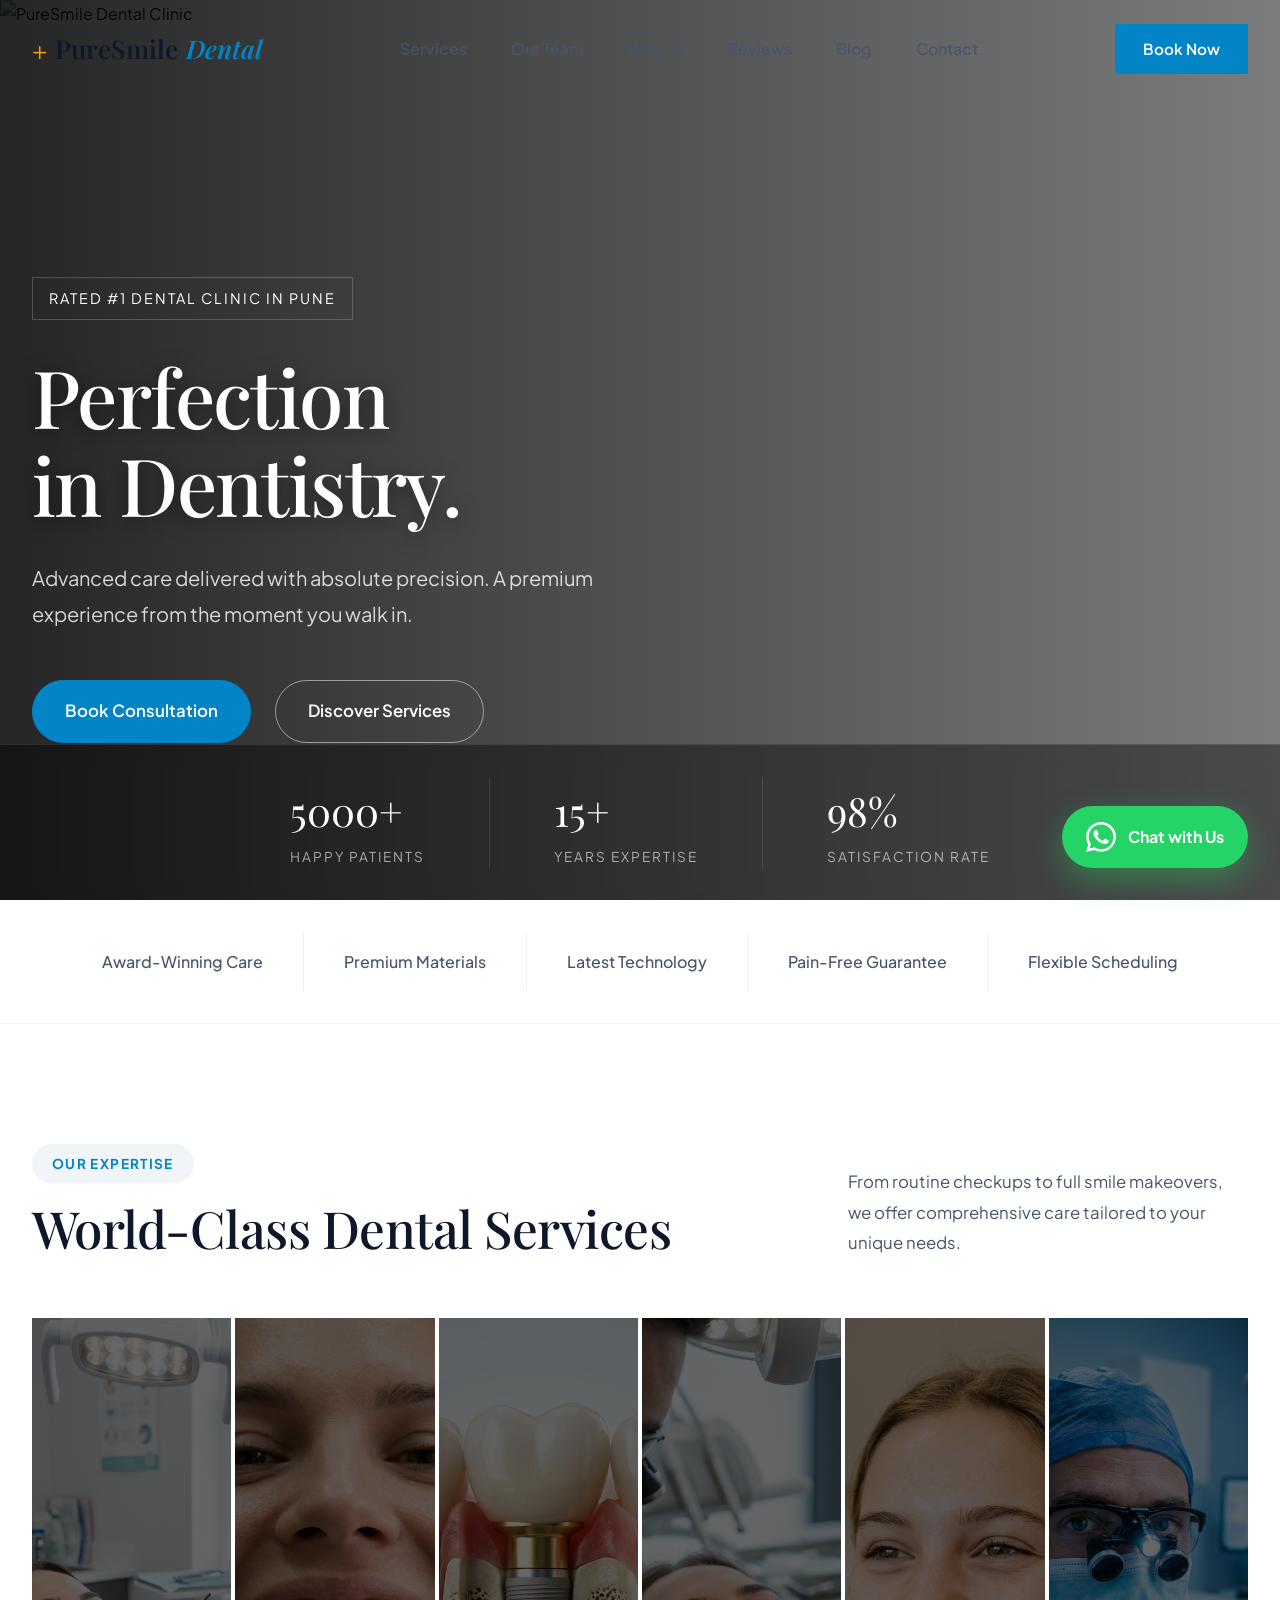
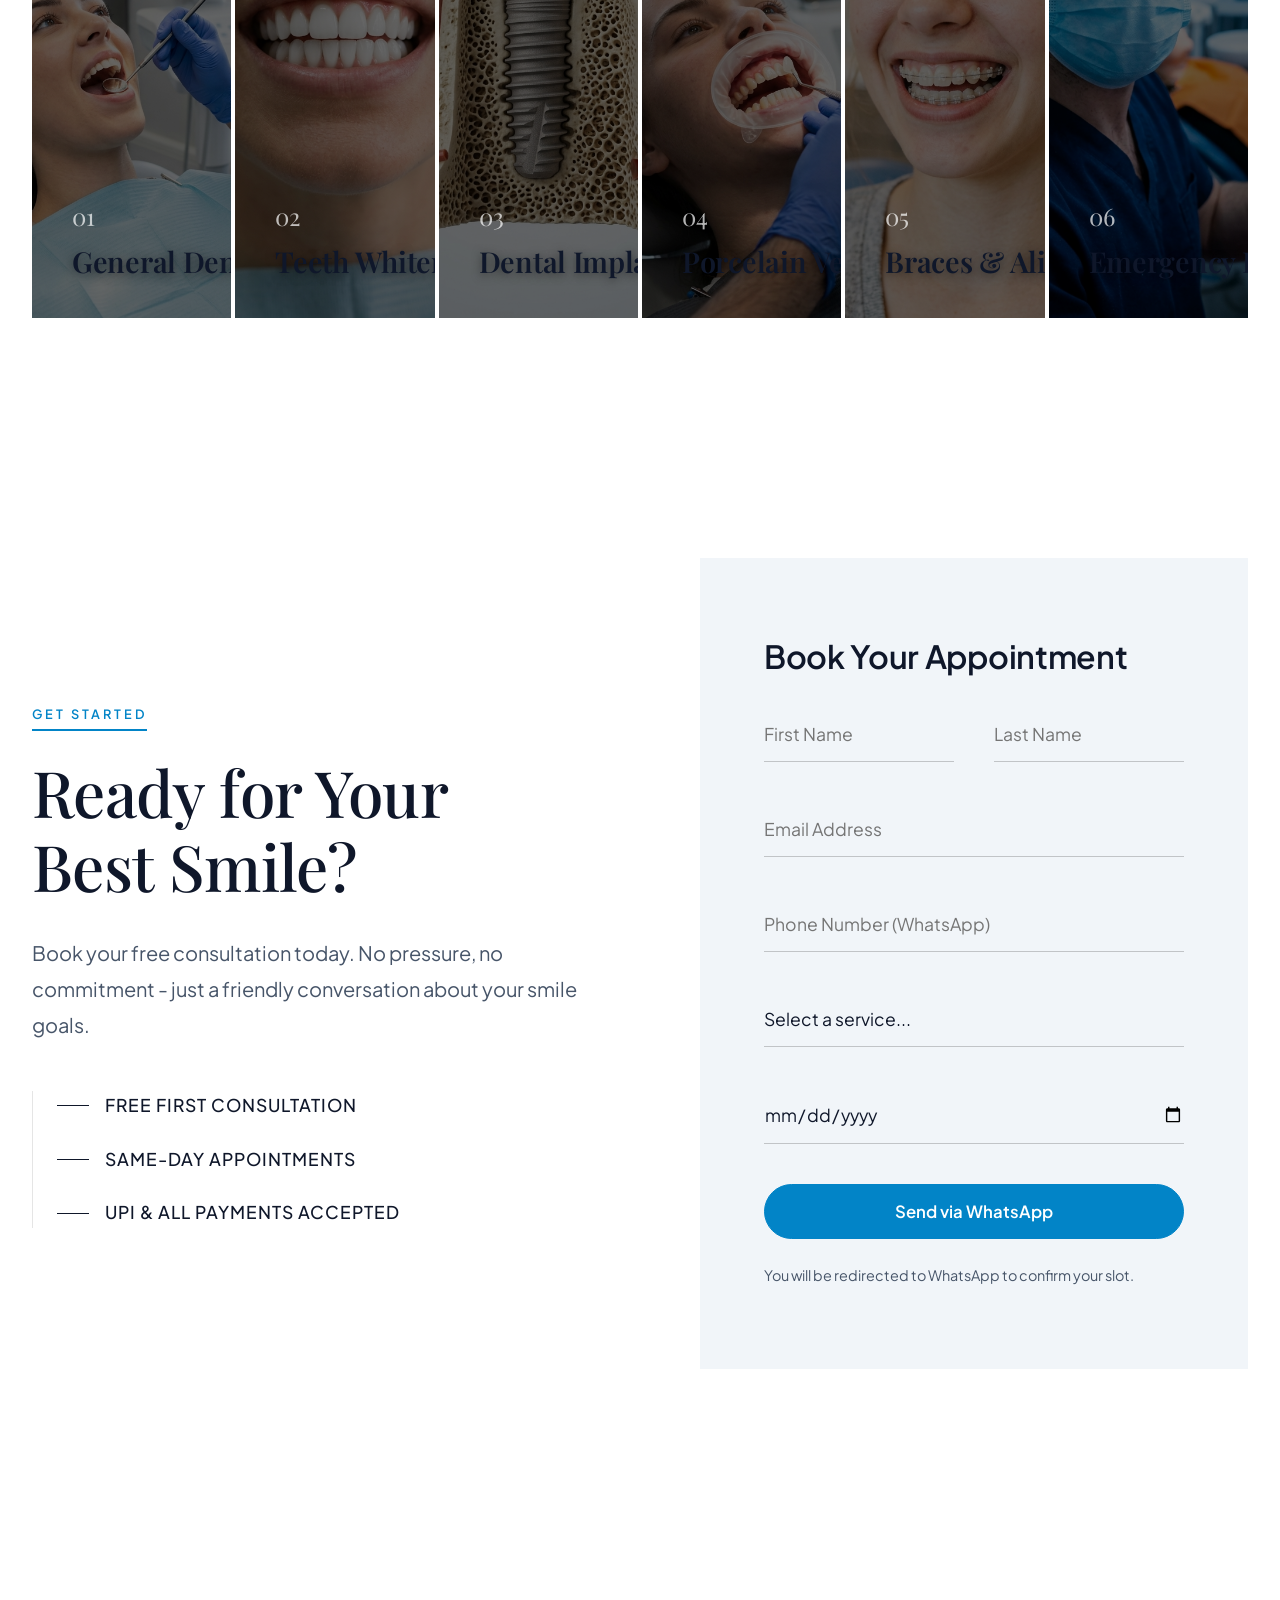
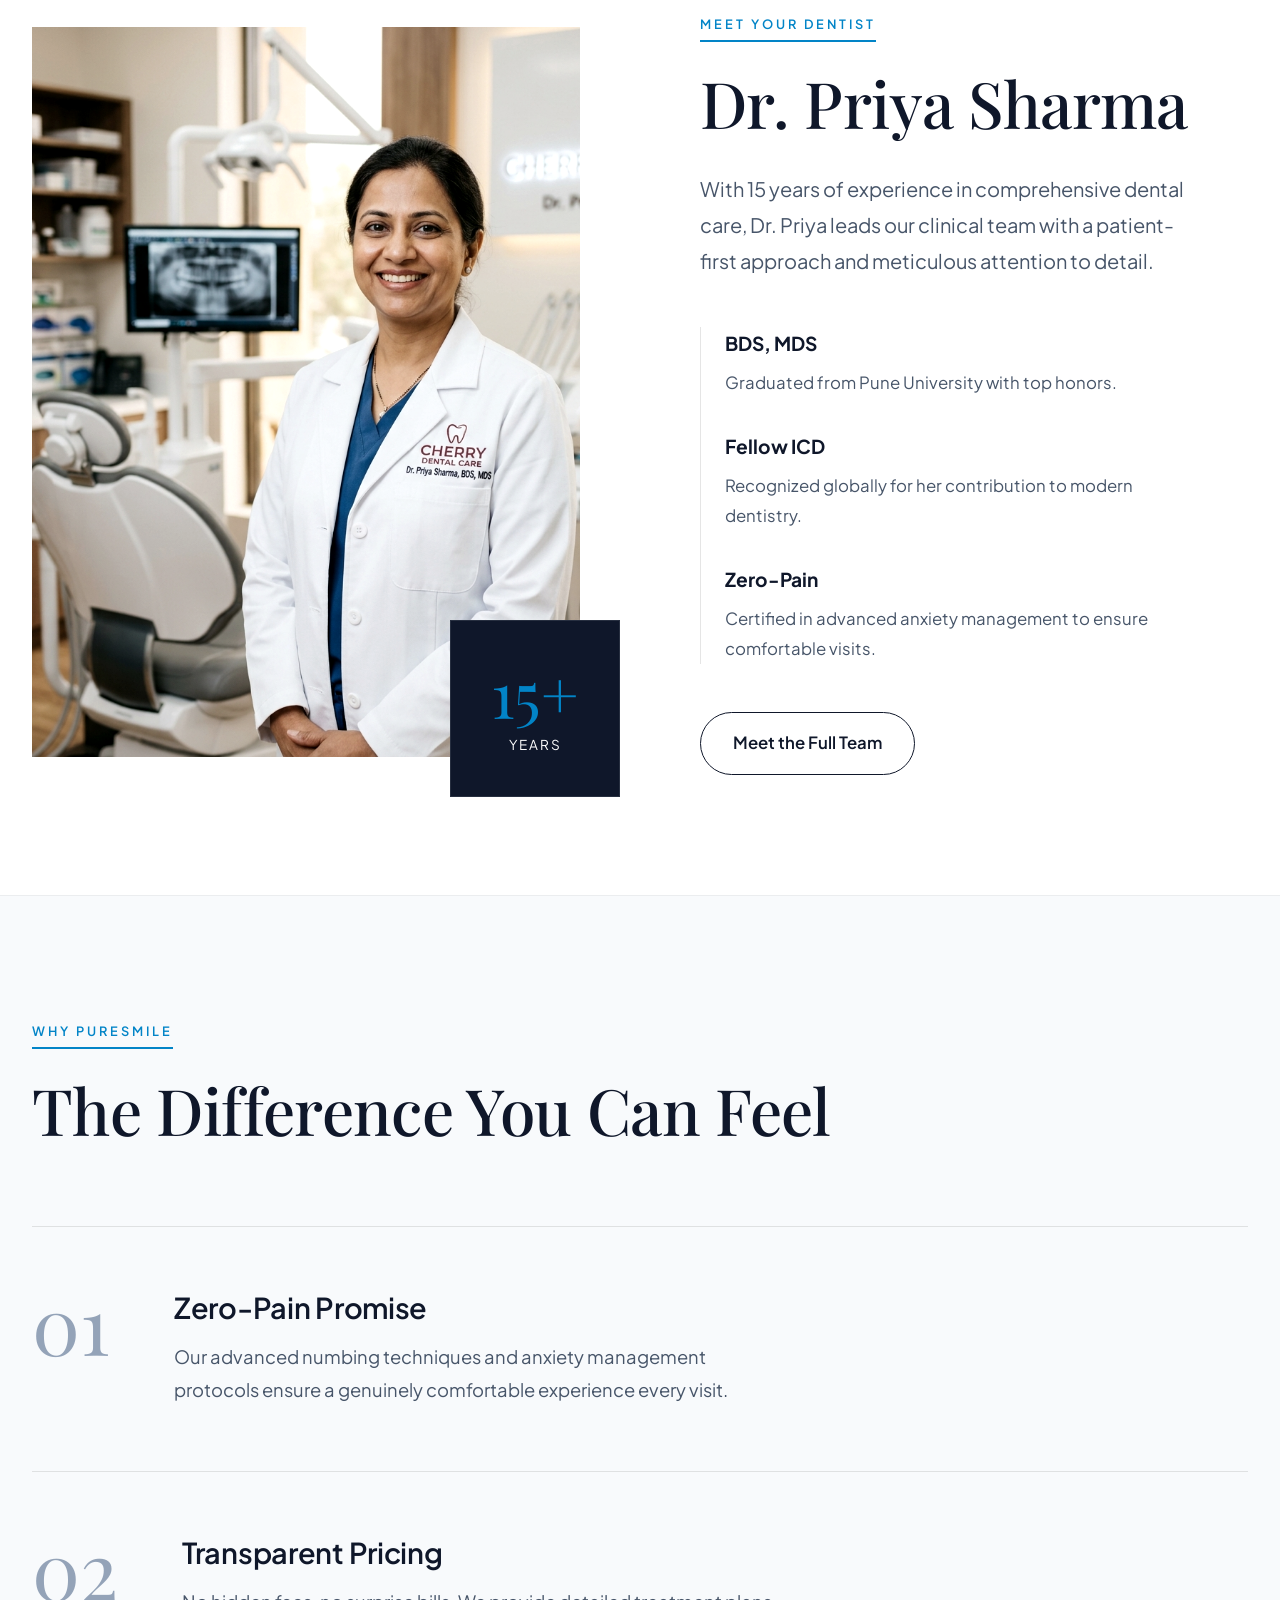
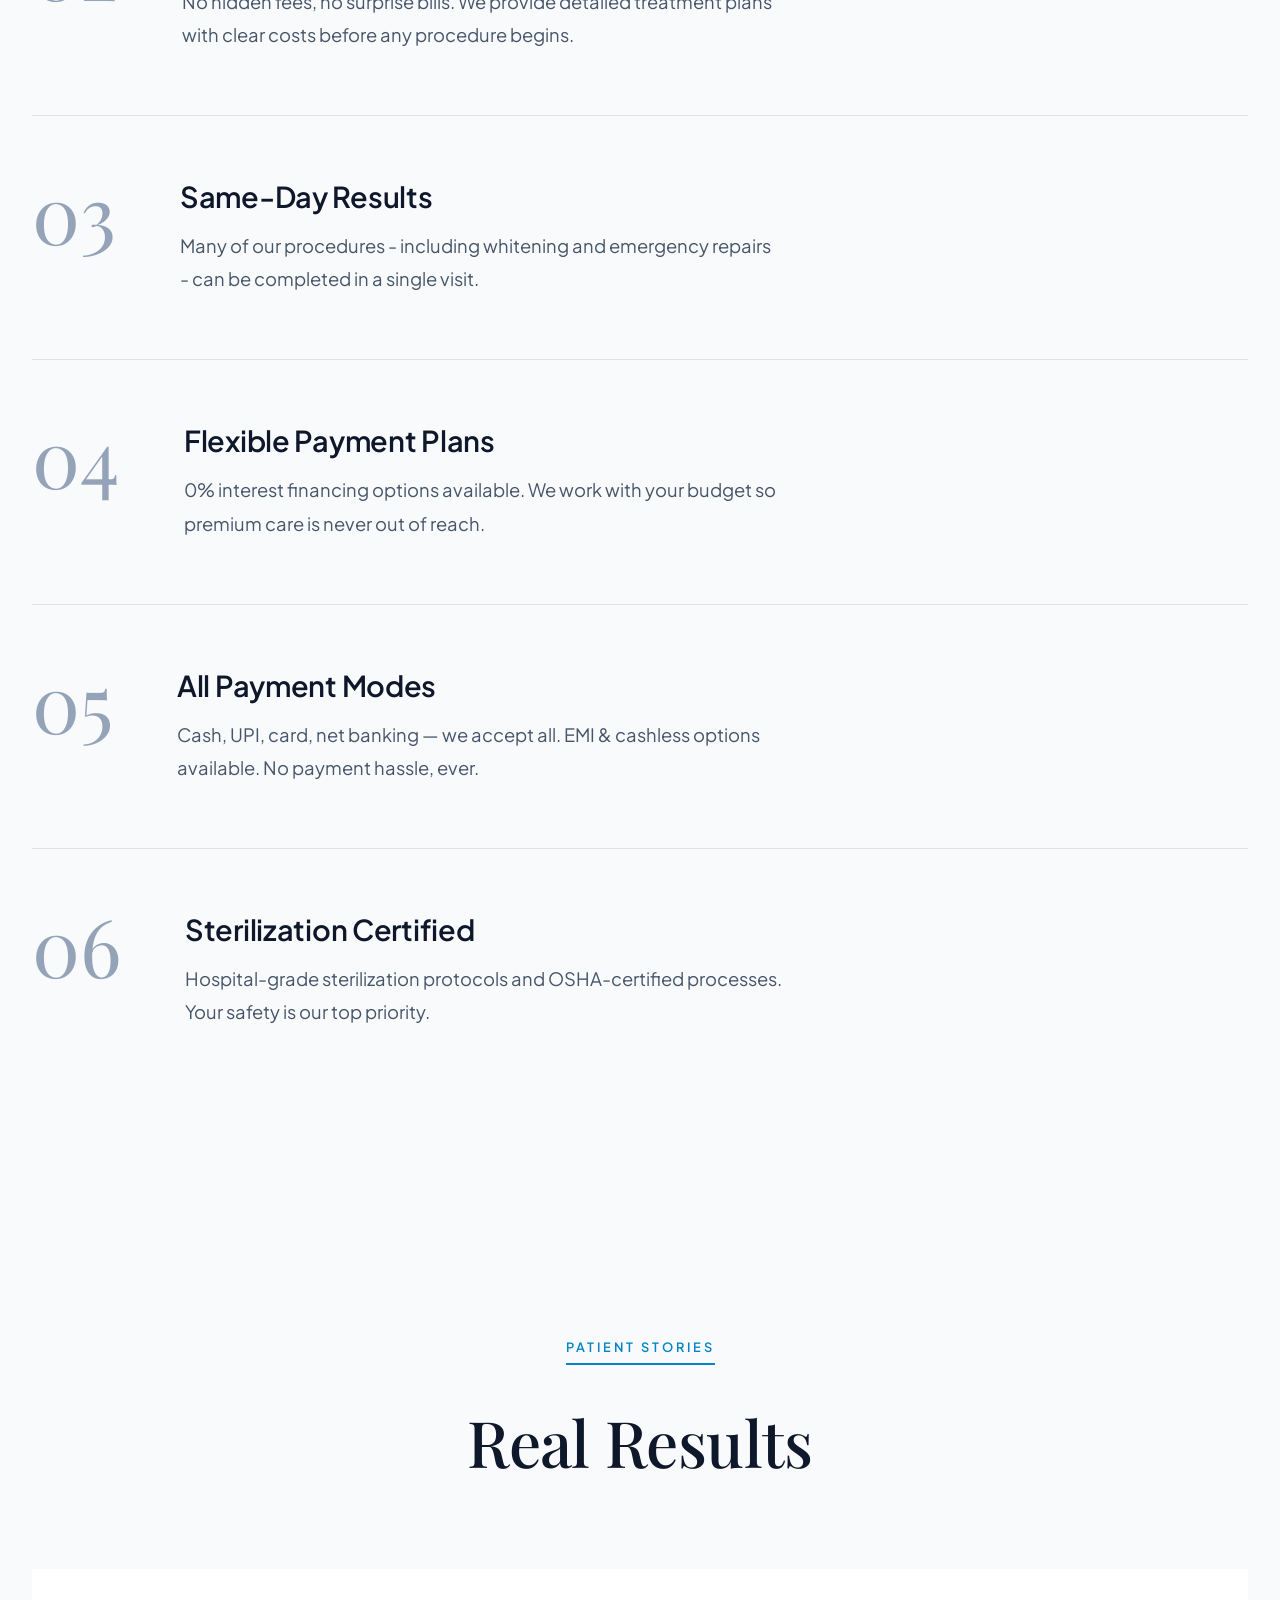
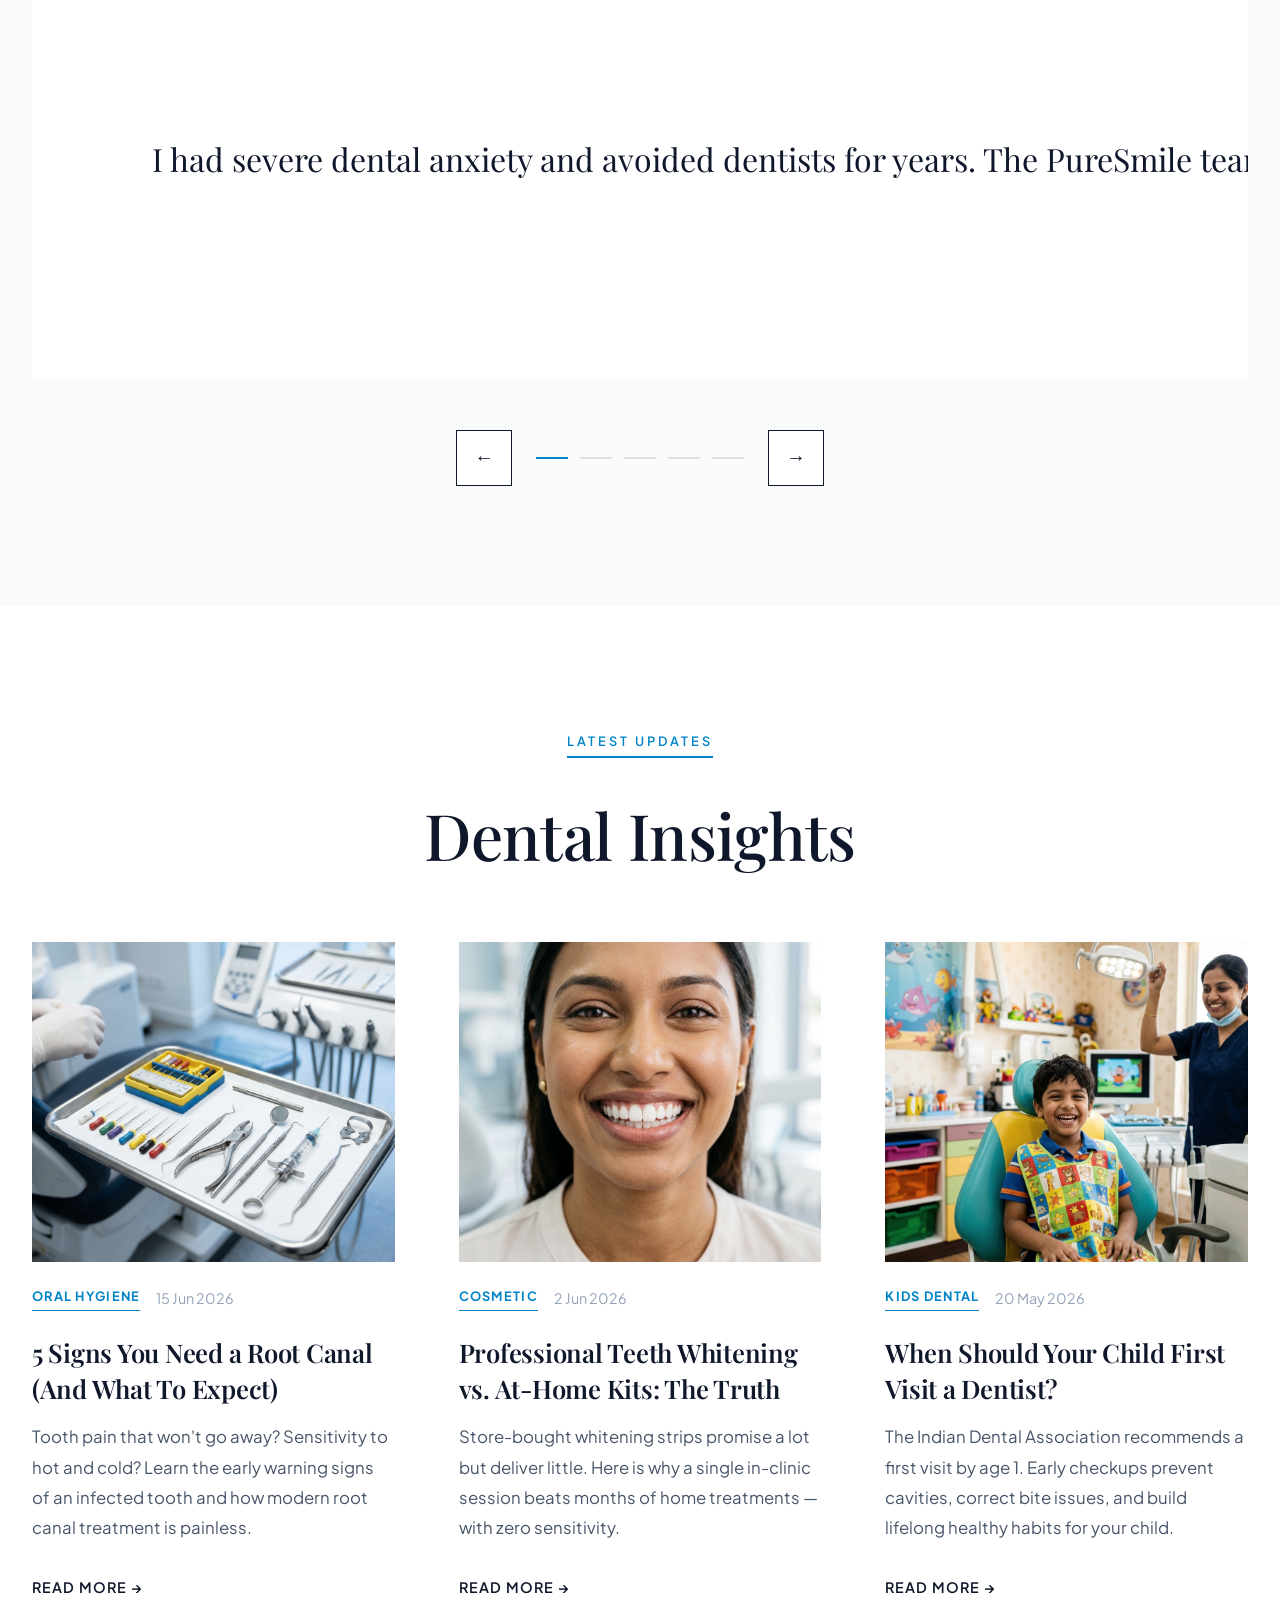
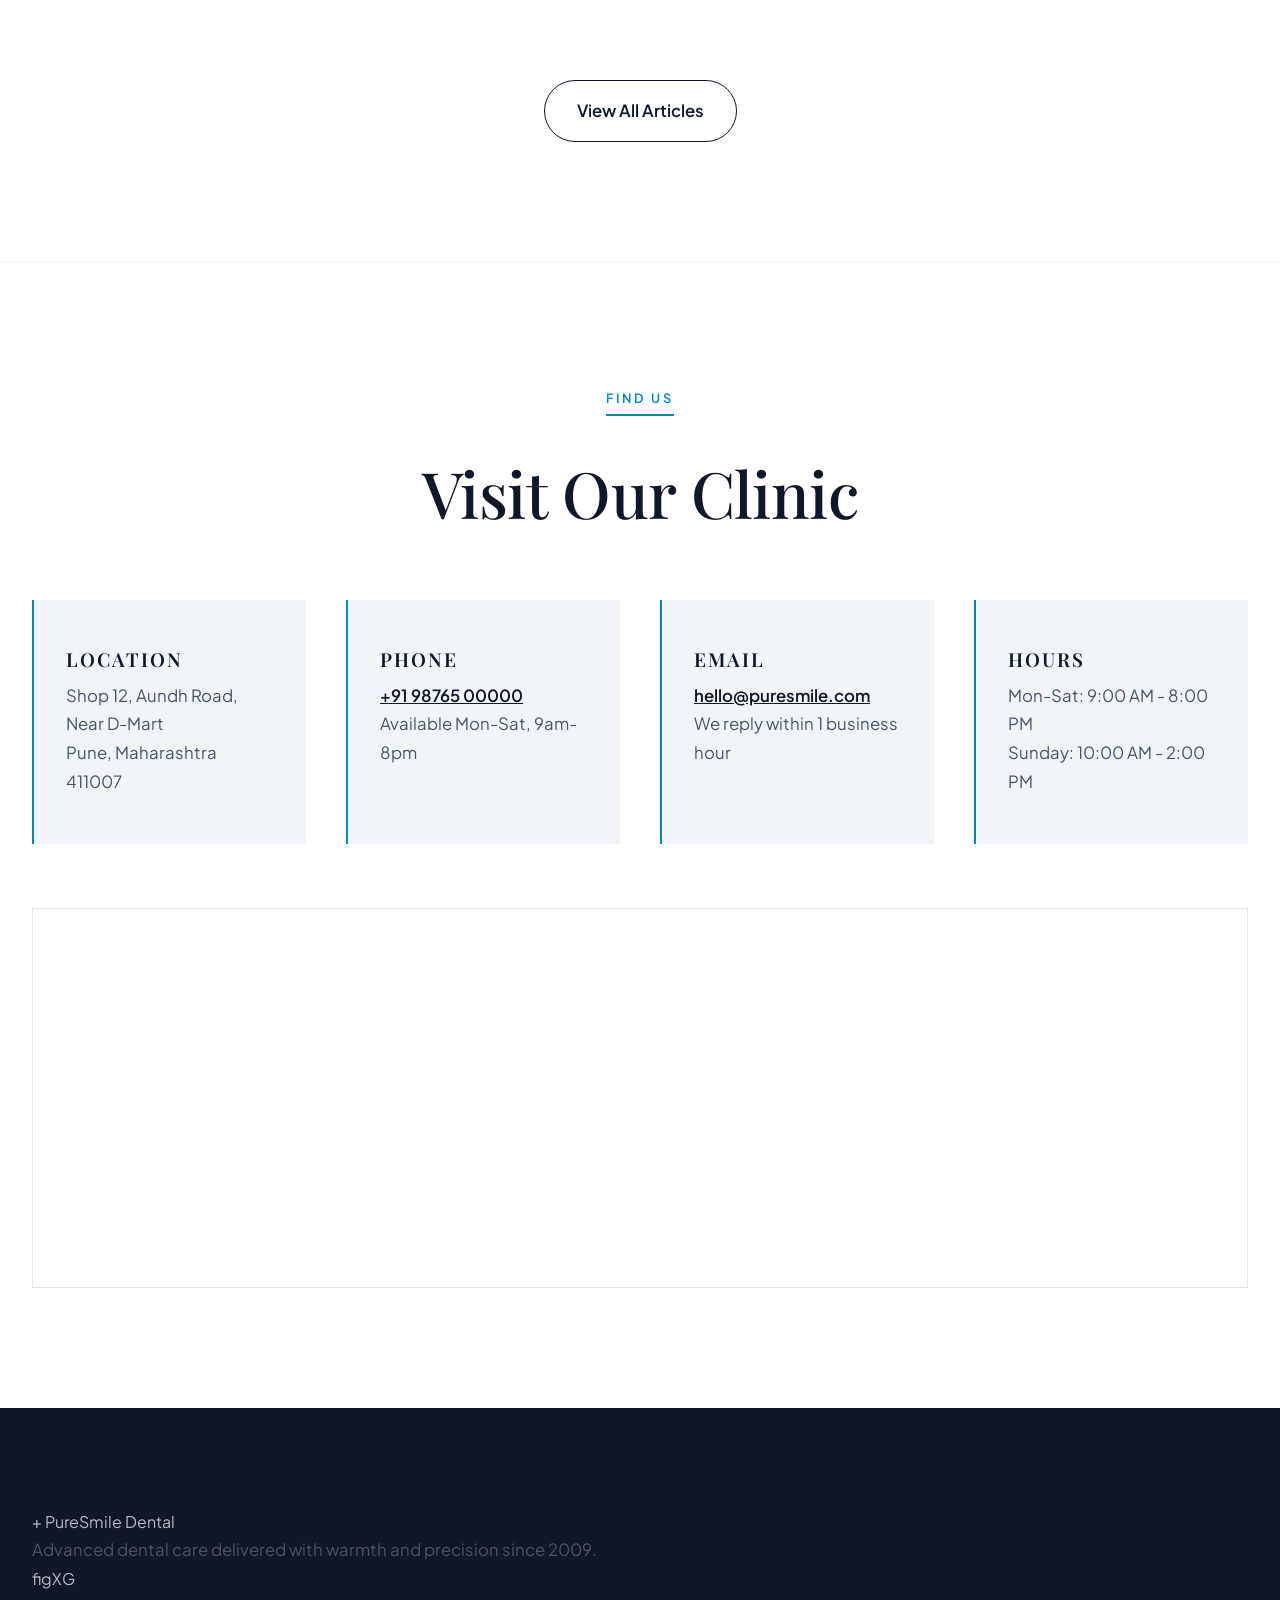
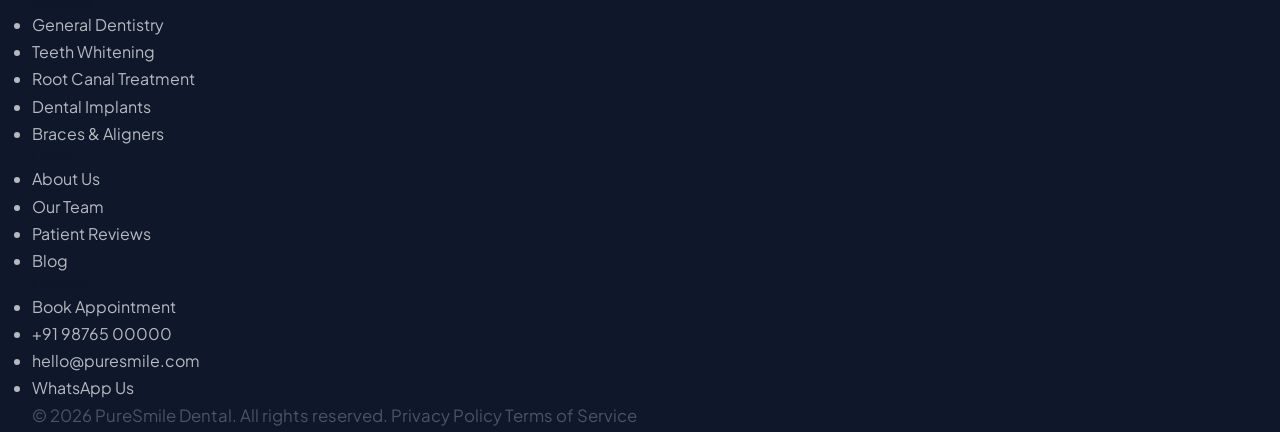
==== index.html @ 9d8875af "Fix missing HTML for why us, booking, and testimonials" ====
<!DOCTYPE html>
<html lang="en">
<head>
  <meta charset="UTF-8" />
  <meta name="viewport" content="width=device-width, initial-scale=1.0" />
  <title>PureSmile Dental | Advanced Dental Care in Pune</title>
  <meta name="description" content="PureSmile Dental offers advanced, compassionate dental care in Pune with cutting-edge technology. Book your appointment today for a healthier, brighter smile." />
  <link rel="canonical" href="https://pure-smile-dental.com/" />
  
  <!-- Open Graph / Facebook -->
  <meta property="og:type" content="website" />
  <meta property="og:url" content="https://pure-smile-dental.com/" />
  <meta property="og:title" content="PureSmile Dental | Advanced Dental Care in Pune" />
  <meta property="og:description" content="PureSmile Dental offers advanced, compassionate dental care in Pune with cutting-edge technology. Book your appointment today for a healthier, brighter smile." />
  <meta property="og:image" content="https://pure-smile-dental.com/images/dental_hero_bg_1782434562988.png" />

  <!-- Twitter -->
  <meta property="twitter:card" content="summary_large_image" />
  <meta property="twitter:url" content="https://pure-smile-dental.com/" />
  <meta property="twitter:title" content="PureSmile Dental | Advanced Dental Care in Pune" />
  <meta property="twitter:description" content="PureSmile Dental offers advanced, compassionate dental care in Pune with cutting-edge technology." />
  <meta property="twitter:image" content="https://pure-smile-dental.com/images/dental_hero_bg_1782434562988.png" />

  <!-- Preconnect and Fonts -->
  <link rel="preconnect" href="https://fonts.googleapis.com" />
  <link rel="preconnect" href="https://fonts.gstatic.com" crossorigin />
  <link href="https://fonts.googleapis.com/css2?family=Plus+Jakarta+Sans:wght@300;400;500;600;700;800&family=Playfair+Display:ital,wght@0,400;0,500;0,600;0,700;1,400;1,500;1,600&display=swap" rel="stylesheet" />
  
  <link rel="stylesheet" href="style.css" />

  <!-- Schema.org JSON-LD -->
  <script type="application/ld+json">
  {
    "@context": "https://schema.org",
    "@type": "Dentist",
    "name": "PureSmile Dental",
    "image": "https://pure-smile-dental.com/images/dental_hero_bg_1782434562988.png",
    "url": "https://pure-smile-dental.com/",
    "telephone": "+919876500000",
    "address": {
      "@type": "PostalAddress",
      "streetAddress": "FC Road",
      "addressLocality": "Pune",
      "addressRegion": "Maharashtra",
      "postalCode": "411004",
      "addressCountry": "IN"
    },
    "geo": {
      "@type": "GeoCoordinates",
      "latitude": 18.5204,
      "longitude": 73.8567
    },
    "openingHoursSpecification": {
      "@type": "OpeningHoursSpecification",
      "dayOfWeek": [
        "Monday", "Tuesday", "Wednesday", "Thursday", "Friday", "Saturday"
      ],
      "opens": "09:00",
      "closes": "20:00"
    }
  }
  </script>
</head>
<body>
  <nav class="nav" id="navbar">
    <div class="nav-container">
      <a href="#" class="nav-logo"><span class="logo-icon">+</span> PureSmile<span class="logo-accent">Dental</span></a>
      <ul class="nav-links" id="navLinks">
        <li><a href="#services">Services</a></li>
        <li><a href="team.html">Our Team</a></li>
        <li><a href="#why-us">Why Us</a></li>
        <li><a href="#testimonials">Reviews</a></li>
        <li><a href="blog.html">Blog</a></li>
        <li><a href="#contact">Contact</a></li>
      </ul>
      <a href="#booking" class="nav-cta">Book Now</a>
      <button class="nav-hamburger" id="hamburger" aria-label="Open menu"><span></span><span></span><span></span></button>
    </div>
  </nav>

  <section class="hero cinematic" id="home">
    <div class="hero-bg">
      <img src="images/dental_hero_bg_1782434562988.png" alt="PureSmile Dental Clinic" />
      <div class="hero-overlay"></div>
    </div>
    <div class="container hero-content-cinematic">
      <div class="hero-badge-clean animate-fade-up">Rated #1 Dental Clinic in Pune</div>
      <h1 class="hero-title-large animate-fade-up delay-1">Perfection<br/>in Dentistry.</h1>
      <p class="hero-subtitle-light animate-fade-up delay-2">Advanced care delivered with absolute precision. A premium experience from the moment you walk in.</p>
      <div class="hero-actions animate-fade-up delay-3">
        <a href="#booking" class="btn btn-sharp-primary">Book Consultation</a>
        <a href="#services" class="btn btn-sharp-outline">Discover Services</a>
      </div>
    </div>
    <div class="hero-stats-bar animate-fade-up delay-4">
      <div class="stat-clean"><strong>5000+</strong> <span>Happy Patients</span></div>
      <div class="stat-clean"><strong>15+</strong> <span>Years Expertise</span></div>
      <div class="stat-clean"><strong>98%</strong> <span>Satisfaction Rate</span></div>
    </div>
  </section>

  <section class="trust-bar">
    <div class="container">
      <div class="trust-items">
        <div class="trust-item"><span>Award-Winning Care</span></div>
        <div class="trust-item"><span>Premium Materials</span></div>
        <div class="trust-item"><span>Latest Technology</span></div>
        <div class="trust-item"><span>Pain-Free Guarantee</span></div>
        <div class="trust-item"><span>Flexible Scheduling</span></div>
      </div>
    </div>
  </section>

  <section class="services section" id="services">
    <div class="container">
      <div class="services-header-split">
        <div class="sh-left">
          <span class="section-tag">Our Expertise</span>
          <h2>World-Class Dental Services</h2>
        </div>
        <div class="sh-right">
          <p>From routine checkups to full smile makeovers, we offer comprehensive care tailored to your unique needs.</p>
        </div>
      </div>
      <div class="services-accordion">
        <div class="sa-item">
          <div class="sa-bg">
            <img loading="lazy" src="images/service_general.png" alt="General Dentistry">
          </div>
          <div class="sa-content">
            <div class="sa-header">
              <span class="sa-num">01</span>
              <h3>General Dentistry</h3>
            </div>
            <div class="sa-body">
              <p>Comprehensive exams, professional cleanings, fillings, and preventive care to keep your smile healthy year-round.</p>
              <a href="#booking" class="sa-link">Learn More &rarr;</a>
            </div>
          </div>
        </div>
        <div class="sa-item">
          <div class="sa-bg">
            <img loading="lazy" src="images/service_whitening.png" alt="Teeth Whitening">
          </div>
          <div class="sa-content">
            <div class="sa-header">
              <span class="sa-num">02</span>
              <h3>Teeth Whitening</h3>
            </div>
            <div class="sa-body">
              <p>Professional in-office whitening that delivers 8-10 shades brighter results in a single visit. Safe, fast, stunning.</p>
              <a href="#booking" class="sa-link">Learn More &rarr;</a>
            </div>
          </div>
        </div>
        <div class="sa-item">
          <div class="sa-bg">
            <img loading="lazy" src="images/service_implants.png" alt="Dental Implants">
          </div>
          <div class="sa-content">
            <div class="sa-header">
              <span class="sa-num">03</span>
              <h3>Dental Implants</h3>
            </div>
            <div class="sa-body">
              <p>Permanent, natural-looking replacements for missing teeth. State-of-the-art implants that last a lifetime.</p>
              <a href="#booking" class="sa-link">Learn More &rarr;</a>
            </div>
          </div>
        </div>
        <div class="sa-item">
          <div class="sa-bg">
            <img loading="lazy" src="images/service_veneers.png" alt="Porcelain Veneers">
          </div>
          <div class="sa-content">
            <div class="sa-header">
              <span class="sa-num">04</span>
              <h3>Porcelain Veneers</h3>
            </div>
            <div class="sa-body">
              <p>Ultra-thin, custom-crafted veneers that transform your smile dramatically. Hollywood results, comfortable process.</p>
              <a href="#booking" class="sa-link">Learn More &rarr;</a>
            </div>
          </div>
        </div>
        <div class="sa-item">
          <div class="sa-bg">
            <img loading="lazy" src="images/service_braces.png" alt="Braces and Aligners">
          </div>
          <div class="sa-content">
            <div class="sa-header">
              <span class="sa-num">05</span>
              <h3>Braces &amp; Aligners</h3>
            </div>
            <div class="sa-body">
              <p>Metal braces and ceramic options for all ages. Affordable, effective, and supervised by our certified orthodontist.</p>
              <a href="#booking" class="sa-link">Learn More &rarr;</a>
            </div>
          </div>
        </div>
        <div class="sa-item">
          <div class="sa-bg">
            <img loading="lazy" src="images/service_emergency.png" alt="Emergency Dental">
          </div>
          <div class="sa-content">
            <div class="sa-header">
              <span class="sa-num">06</span>
              <h3>Emergency Dental</h3>
            </div>
            <div class="sa-body">
              <p>Same-day emergency appointments available. We are here when you need us most - call anytime, 24/7.</p>
              <a href="#booking" class="sa-link">Learn More &rarr;</a>
            </div>
          </div>
        </div>
      </div>
    </div>
  </section>

  <section class="booking cinematic section" id="booking">
    <div class="booking-bg"></div>
    <div class="container booking-container-cinematic">
      <div class="booking-content">
        <span class="section-tag-sharp">Get Started</span>
        <h2 class="about-title-large">Ready for Your Best Smile?</h2>
        <p class="about-lead-sharp">Book your free consultation today. No pressure, no commitment - just a friendly conversation about your smile goals.</p>
        <div class="booking-perks-sharp"><span>Free First Consultation</span><span>Same-Day Appointments</span><span>UPI &amp; All Payments Accepted</span></div>
      </div>
      <div class="booking-form-wrap">
        <form class="booking-form-sharp" id="bookingForm" novalidate>
          <h3 class="about-title-large" style="font-size:2rem;">Book Your Appointment</h3>
          <div class="form-row-sharp">
            <div class="form-group-sharp"><input type="text" id="fname" placeholder="First Name" required /></div>
            <div class="form-group-sharp"><input type="text" id="lname" placeholder="Last Name" required /></div>
          </div>
          <div class="form-group-sharp"><input type="email" id="email" placeholder="Email Address" required /></div>
          <div class="form-group-sharp"><input type="tel" id="phone" placeholder="Phone Number (WhatsApp)" required /></div>
          <div class="form-group-sharp">
            <select id="service">
              <option value="">Select a service...</option>
              <option>General Checkup &amp; Cleaning</option>
              <option>Teeth Whitening</option>
              <option>Root Canal Treatment</option>
              <option>Dental Implants</option>
              <option>Porcelain Veneers</option>
              <option>Braces &amp; Aligners</option>
              <option>Emergency Dental Care</option>
            </select>
          </div>
          <div class="form-group-sharp"><input type="date" id="apptdate" /></div>
          <button type="submit" class="btn btn-sharp-primary" style="width:100%" id="submitBtn">Send via WhatsApp</button>
          <p class="form-note-sharp">You will be redirected to WhatsApp to confirm your slot.</p>
        </form>
        <div class="booking-success-sharp" id="bookingSuccess" style="display:none;">
          <h3>You are All Set!</h3>
          <p>We have received your request and will call to confirm within 2 hours. We cannot wait to meet you!</p>
        </div>
      </div>
    </div>
  </section>

  <section class="about section" id="about">
    <div class="container about-container-cinematic">
      <div class="about-image-wrap-cinematic">
        <img loading="lazy" src="images/team_priya.png" alt="Dr. Priya Sharma" class="about-img-cinematic" style="object-position: top; object-fit: cover;" />
        <div class="about-exp-badge-sharp"><strong>15+</strong><span>Years</span></div>
      </div>
      <div class="about-content-cinematic">
        <span class="section-tag-sharp">Meet Your Dentist</span>
        <h2 class="about-title-large">Dr. Priya Sharma</h2>
        <p class="about-lead-sharp">With 15 years of experience in comprehensive dental care, Dr. Priya leads our clinical team with a patient-first approach and meticulous attention to detail.</p>
        <div class="about-features-sharp">
          <div class="about-feature-sharp">
            <strong>BDS, MDS</strong>
            <p>Graduated from Pune University with top honors.</p>
          </div>
          <div class="about-feature-sharp">
            <strong>Fellow ICD</strong>
            <p>Recognized globally for her contribution to modern dentistry.</p>
          </div>
          <div class="about-feature-sharp">
            <strong>Zero-Pain</strong>
            <p>Certified in advanced anxiety management to ensure comfortable visits.</p>
          </div>
        </div>
        <a href="team.html" class="btn btn-sharp-outline dark-btn">Meet the Full Team</a>
      </div>
    </div>
  </section>

  <section class="why-us cinematic section" id="why-us">
    <div class="container">
      <div class="section-header-left">
        <span class="section-tag-sharp">Why PureSmile</span>
        <h2 class="about-title-large">The Difference You Can Feel</h2>
      </div>
      <div class="why-list-cinematic">
        <div class="why-row-cinematic">
          <div class="why-num-large">01</div>
          <div class="why-text-wrap">
            <h3>Zero-Pain Promise</h3>
            <p>Our advanced numbing techniques and anxiety management protocols ensure a genuinely comfortable experience every visit.</p>
          </div>
        </div>
        <div class="why-row-cinematic">
          <div class="why-num-large">02</div>
          <div class="why-text-wrap">
            <h3>Transparent Pricing</h3>
            <p>No hidden fees, no surprise bills. We provide detailed treatment plans with clear costs before any procedure begins.</p>
          </div>
        </div>
        <div class="why-row-cinematic">
          <div class="why-num-large">03</div>
          <div class="why-text-wrap">
            <h3>Same-Day Results</h3>
            <p>Many of our procedures - including whitening and emergency repairs - can be completed in a single visit.</p>
          </div>
        </div>
        <div class="why-row-cinematic">
          <div class="why-num-large">04</div>
          <div class="why-text-wrap">
            <h3>Flexible Payment Plans</h3>
            <p>0% interest financing options available. We work with your budget so premium care is never out of reach.</p>
          </div>
        </div>
        <div class="why-row-cinematic">
          <div class="why-num-large">05</div>
          <div class="why-text-wrap">
            <h3>All Payment Modes</h3>
            <p>Cash, UPI, card, net banking &mdash; we accept all. EMI &amp; cashless options available. No payment hassle, ever.</p>
          </div>
        </div>
        <div class="why-row-cinematic">
          <div class="why-num-large">06</div>
          <div class="why-text-wrap">
            <h3>Sterilization Certified</h3>
            <p>Hospital-grade sterilization protocols and OSHA-certified processes. Your safety is our top priority.</p>
          </div>
        </div>
      </div>
    </div>
  </section>

  <section class="testimonials cinematic section" id="testimonials">
    <div class="container">
      <div class="section-header">
        <span class="section-tag-sharp">Patient Stories</span>
        <h2 class="about-title-large">Real Results</h2>
      </div>
      <div class="testimonials-track" id="testimonialsTrack">
        <div class="testimonial-card cinematic">
          <div class="quote-icon-large">&quot;</div>
          <p class="testimonial-text-large">I had severe dental anxiety and avoided dentists for years. The PureSmile team completely changed that. The entire experience was gentle, professional, and almost enjoyable. My new veneers look absolutely incredible.</p>
          <div class="testimonial-author-sharp">
            <strong>Jyoti T.</strong><span>Porcelain Veneers</span>
          </div>
        </div>
        <div class="testimonial-card cinematic">
          <div class="quote-icon-large">&quot;</div>
          <p class="testimonial-text-large">Got braces done here at 32 and it has been life-changing. The doctor walked me through everything patiently. 14 months later and I have the perfectly aligned smile I always wanted. Worth every rupee!</p>
          <div class="testimonial-author-sharp">
            <strong>Mihir R.</strong><span>Braces &amp; Aligners</span>
          </div>
        </div>
        <div class="testimonial-card cinematic">
          <div class="quote-icon-large">&quot;</div>
          <p class="testimonial-text-large">Had a dental emergency on a Sunday. Called PureSmile and they had me in within 2 hours. Fixed it same-day, no pain whatsoever. I have been a loyal patient ever since. Simply the best.</p>
          <div class="testimonial-author-sharp">
            <strong>Anika S.</strong><span>Emergency Dental</span>
          </div>
        </div>
        <div class="testimonial-card cinematic">
          <div class="quote-icon-large">&quot;</div>
          <p class="testimonial-text-large">The teeth whitening results were beyond what I expected. In one session my teeth went from coffee-stained to movie-star white. The hygienist was so professional and made me feel completely at ease.</p>
          <div class="testimonial-author-sharp">
            <strong>Dev K.</strong><span>Whitening</span>
          </div>
        </div>
        <div class="testimonial-card cinematic">
          <div class="quote-icon-large">&quot;</div>
          <p class="testimonial-text-large">Two implants done here and I could not be happier. Completely natural feeling, you would never know they were not my real teeth. The payment plan made it affordable. Best investment I have ever made in myself.</p>
          <div class="testimonial-author-sharp">
            <strong>Lata M.</strong><span>Dental Implants</span>
          </div>
        </div>
      </div>
      <div class="testimonials-controls">
        <button class="t-btn" id="tPrev" aria-label="Previous">&larr;</button>
        <div class="t-dots" id="tDots"></div>
        <button class="t-btn" id="tNext" aria-label="Next">&rarr;</button>
      </div>
    </div>
  </section>


  <!-- BLOG -->
  <section class="blog cinematic section" id="blog">
    <div class="container">
      <div class="section-header">
        <span class="section-tag-sharp">Latest Updates</span>
        <h2 class="about-title-large">Dental Insights</h2>
      </div>
      <div class="blog-grid-cinematic">
        <article class="blog-card-sharp">
          <div class="blog-img-wrap-sharp">
            <img loading="lazy" src="images/blog_root_canal.png" alt="Root Canal" />
          </div>
          <div class="blog-body-sharp">
            <div class="blog-meta-sharp"><span class="blog-tag-sharp">Oral Hygiene</span><span class="blog-date-sharp">15 Jun 2026</span></div>
            <h3>5 Signs You Need a Root Canal (And What To Expect)</h3>
            <p>Tooth pain that won't go away? Sensitivity to hot and cold? Learn the early warning signs of an infected tooth and how modern root canal treatment is painless.</p>
            <a href="blog-root-canal.html" class="service-link-sharp">Read More &rarr;</a>
          </div>
        </article>
        <article class="blog-card-sharp">
          <div class="blog-img-wrap-sharp">
            <img loading="lazy" src="images/blog_whitening.png" alt="Teeth Whitening" />
          </div>
          <div class="blog-body-sharp">
            <div class="blog-meta-sharp"><span class="blog-tag-sharp">Cosmetic</span><span class="blog-date-sharp">2 Jun 2026</span></div>
            <h3>Professional Teeth Whitening vs. At-Home Kits: The Truth</h3>
            <p>Store-bought whitening strips promise a lot but deliver little. Here is why a single in-clinic session beats months of home treatments &mdash; with zero sensitivity.</p>
            <a href="blog-whitening.html" class="service-link-sharp">Read More &rarr;</a>
          </div>
        </article>
        <article class="blog-card-sharp">
          <div class="blog-img-wrap-sharp">
            <img loading="lazy" src="images/blog_kids.png" alt="Kids Dental" />
          </div>
          <div class="blog-body-sharp">
            <div class="blog-meta-sharp"><span class="blog-tag-sharp">Kids Dental</span><span class="blog-date-sharp">20 May 2026</span></div>
            <h3>When Should Your Child First Visit a Dentist?</h3>
            <p>The Indian Dental Association recommends a first visit by age 1. Early checkups prevent cavities, correct bite issues, and build lifelong healthy habits for your child.</p>
            <a href="blog-kids-dental.html" class="service-link-sharp">Read More &rarr;</a>
          </div>
        </article>
      </div>
      <div style="text-align:center;margin-top:80px;">
        <a href="blog.html" class="btn btn-sharp-outline dark-btn">View All Articles</a>
      </div>
    </div>
  </section>

  <section class="contact cinematic section" id="contact">
    <div class="container">
      <div class="section-header">
        <span class="section-tag-sharp">Find Us</span>
        <h2 class="about-title-large">Visit Our Clinic</h2>
      </div>
      <div class="contact-grid-cinematic">
        <div class="contact-card-sharp">
          <h3>Location</h3>
          <p>Shop 12, Aundh Road, Near D-Mart<br />Pune, Maharashtra 411007</p>
        </div>
        <div class="contact-card-sharp">
          <h3>Phone</h3>
          <p><a href="tel:+919876500000">+91 98765 00000</a><br />Available Mon-Sat, 9am-8pm</p>
        </div>
        <div class="contact-card-sharp">
          <h3>Email</h3>
          <p><a href="mailto:hello@puresmile.com">hello@puresmile.com</a><br />We reply within 1 business hour</p>
        </div>
        <div class="contact-card-sharp">
          <h3>Hours</h3>
          <p>Mon-Sat: 9:00 AM - 8:00 PM<br />Sunday: 10:00 AM - 2:00 PM</p>
        </div>
      </div>
      <!-- Google Maps Embed -->
      <div class="map-wrap-sharp">
        <iframe
          title="PureSmile Dental Location"
          src="https://www.google.com/maps/embed?pb=!1m18!1m12!1m3!1d3781.5955!2d73.8076!3d18.5588!2m3!1f0!2f0!3f0!3m2!1i1024!2i768!4f13.1!3m3!1m2!1s0x3bc2b9b9b9b9b9b9%3A0x1!2sAundh%2C+Pune%2C+Maharashtra!5e0!3m2!1sen!2sin!4v1700000000000"
          width="100%" height="380" style="border:0;" allowfullscreen loading="lazy"
          referrerpolicy="no-referrer-when-downgrade">
        </iframe>
      </div>
    </div>
  </section>

  <footer class="footer cinematic">
    <div class="container footer-inner-cinematic">
      <div class="footer-brand-sharp">
        <a href="#" class="nav-logo-sharp"><span class="logo-icon-sharp">+</span> PureSmile Dental</a>
        <p>Advanced dental care delivered with warmth and precision since 2009.</p>
        <div class="footer-social-sharp"><a href="#" aria-label="Facebook">f</a><a href="#" aria-label="Instagram">ig</a><a href="#" aria-label="Twitter">X</a><a href="#" aria-label="Google">G</a></div>
      </div>
      <div class="footer-links-sharp"><h4>Services</h4><ul><li><a href="#services">General Dentistry</a></li><li><a href="#services">Teeth Whitening</a></li><li><a href="blog-root-canal.html">Root Canal Treatment</a></li><li><a href="#services">Dental Implants</a></li><li><a href="#services">Braces &amp; Aligners</a></li></ul></div>
      <div class="footer-links-sharp"><h4>Clinic</h4><ul><li><a href="#about">About Us</a></li><li><a href="team.html">Our Team</a></li><li><a href="#testimonials">Patient Reviews</a></li><li><a href="blog.html">Blog</a></li></ul></div>
      <div class="footer-links-sharp"><h4>Contact</h4><ul><li><a href="#booking">Book Appointment</a></li><li><a href="tel:+919876500000">+91 98765 00000</a></li><li><a href="mailto:hello@puresmile.com">hello@puresmile.com</a></li><li><a href="https://wa.me/919876500000" target="_blank">WhatsApp Us</a></li></ul></div>
    </div>
    <div class="footer-bottom-sharp"><div class="container"><p>&copy; 2026 PureSmile Dental. All rights reserved. <span><a href="#">Privacy Policy</a> <a href="#">Terms of Service</a></span></p></div></div>
  </footer>

  <!-- WhatsApp Floating Button -->
  <a href="https://wa.me/919876500000?text=Hi%20PureSmile%20Dental!%20I%20would%20like%20to%20book%20an%20appointment." class="whatsapp-float" target="_blank" rel="noopener" aria-label="Chat on WhatsApp">
    <svg xmlns="http://www.w3.org/2000/svg" width="30" height="30" viewBox="0 0 24 24" fill="white"><path d="M17.472 14.382c-.297-.149-1.758-.867-2.03-.967-.273-.099-.471-.148-.67.15-.197.297-.767.966-.94 1.164-.173.199-.347.223-.644.075-.297-.15-1.255-.463-2.39-1.475-.883-.788-1.48-1.761-1.653-2.059-.173-.297-.018-.458.13-.606.134-.133.298-.347.446-.52.149-.174.198-.298.298-.497.099-.198.05-.371-.025-.52-.075-.149-.669-1.612-.916-2.207-.242-.579-.487-.5-.669-.51-.173-.008-.371-.01-.57-.01-.198 0-.52.074-.792.372-.272.297-1.04 1.016-1.04 2.479 0 1.462 1.065 2.875 1.213 3.074.149.198 2.096 3.2 5.077 4.487.709.306 1.262.489 1.694.625.712.227 1.36.195 1.871.118.571-.085 1.758-.719 2.006-1.413.248-.694.248-1.289.173-1.413-.074-.124-.272-.198-.57-.347m-5.421 7.403h-.004a9.87 9.87 0 01-5.031-1.378l-.361-.214-3.741.982.998-3.648-.235-.374a9.86 9.86 0 01-1.51-5.26c.001-5.45 4.436-9.884 9.888-9.884 2.64 0 5.122 1.03 6.988 2.898a9.825 9.825 0 012.893 6.994c-.003 5.45-4.437 9.884-9.885 9.884m8.413-18.297A11.815 11.815 0 0012.05 0C5.495 0 .16 5.335.157 11.892c0 2.096.547 4.142 1.588 5.945L.057 24l6.305-1.654a11.882 11.882 0 005.683 1.448h.005c6.554 0 11.89-5.335 11.893-11.893a11.821 11.821 0 00-3.48-8.413Z"/></svg>
    <span>Chat with Us</span>
  </a>

  <script src="script.js"></script>
</body>
</html>
---- style.css ----
/* ===========================
   RESET & BASE
   =========================== */
*, *::before, *::after { margin: 0; padding: 0; box-sizing: border-box; }

:root {
  /* Modern Clinic Palette */
  --primary: #0284c7;       /* Ocean Blue */
  --primary-light: #38bdf8;
  --secondary: #f59e0b;     /* Amber */
  --secondary-light: #fcd34d;
  --bg-color: #f8fafc;      /* Slate 50 */
  --surface: #ffffff;
  --surface-alt: #f1f5f9;   /* Slate 100 */
  
  --text-main: #0f172a;     /* Slate 900 */
  --text-muted: #475569;    /* Slate 600 */
  --text-light: #94a3b8;    /* Slate 400 */

  --font-body: 'Plus Jakarta Sans', sans-serif;
  --font-display: 'Playfair Display', serif;
  
  --radius-sm: 0px;
  --radius-md: 0px;
  --radius-lg: 0px;
  --radius-xl: 0px;
  
  --shadow-sm: 0 4px 12px rgba(28, 31, 29, 0.03);
  --shadow-md: 0 12px 32px rgba(28, 31, 29, 0.05);
  --shadow-lg: 0 24px 64px rgba(28, 31, 29, 0.08);
  --shadow-glow: 0 12px 40px rgba(59, 95, 72, 0.15);
  
  --transition: all 0.4s cubic-bezier(0.25, 1, 0.5, 1);
}

html { scroll-behavior: smooth; }

body {
  font-family: var(--font-body);
  background: var(--bg-color);
  color: var(--text-main);
  line-height: 1.7;
  overflow-x: hidden;
  -webkit-font-smoothing: antialiased;
}

.container { max-width: 1280px; margin: 0 auto; padding: 0 32px; }
.section { padding: 120px 0; }

/* ===========================
   TYPOGRAPHY
   =========================== */
h1, h2, h3, h4 { 
  font-family: var(--font-display); 
  font-weight: 500; 
  line-height: 1.15; 
  color: var(--text-main); 
}
h1 { font-size: clamp(3rem, 6vw, 5.5rem); letter-spacing: -0.02em; }
h2 { font-size: clamp(2.2rem, 4vw, 3.5rem); letter-spacing: -0.01em; }
h3 { font-size: 1.5rem; font-family: var(--font-body); font-weight: 600; letter-spacing: -0.01em; }
p { color: var(--text-muted); font-size: 1.05rem; line-height: 1.8; }
a { text-decoration: none; color: inherit; }

/* ===========================
   SECTION HEADER
   =========================== */
.section-header { text-align: center; max-width: 700px; margin: 0 auto 70px; }
.section-header h2 { margin: 16px 0 20px; }
.section-header p { font-size: 1.15rem; }
.section-header.light h2, .section-header.light p { color: var(--surface); }

.section-tag {
  display: inline-block;
  padding: 8px 20px;
  background: var(--surface-alt);
  color: var(--primary);
  border-radius: 100px;
  font-size: 0.85rem;
  font-weight: 700;
  letter-spacing: 0.1em;
  text-transform: uppercase;
  font-family: var(--font-body);
}

/* ===========================
   BUTTONS
   =========================== */
.btn {
  display: inline-flex;
  align-items: center;
  gap: 10px;
  padding: 16px 36px;
  border-radius: 100px;
  font-family: var(--font-body);
  font-size: 1.05rem;
  font-weight: 600;
  cursor: pointer;
  border: none;
  transition: var(--transition);
  text-align: center;
}
.btn-primary {
  background: var(--primary);
  color: var(--surface);
  box-shadow: var(--shadow-glow);
}
.btn-primary:hover { 
  transform: translateY(-3px); 
  background: var(--primary-light);
  box-shadow: 0 16px 48px rgba(59, 95, 72, 0.25); 
}
.btn-ghost {
  background: transparent;
  color: var(--primary);
  border: 2px solid var(--primary);
}
.btn-ghost:hover { 
  background: var(--primary); 
  color: var(--surface);
}
.btn-full { width: 100%; justify-content: center; }

/* ===========================
   NAV
   =========================== */
.nav {
  position: fixed;
  top: 0; left: 0; right: 0;
  z-index: 1000;
  padding: 24px 0;
  transition: var(--transition);
}
.nav.scrolled {
  background: rgba(252, 251, 249, 0.95);
  backdrop-filter: blur(24px);
  padding: 16px 0;
  box-shadow: var(--shadow-sm);
}
.nav-container { max-width: 1280px; margin: 0 auto; padding: 0 32px; display: flex; align-items: center; gap: 40px; }

.nav-logo {
  font-family: var(--font-display);
  font-size: 1.6rem;
  font-weight: 600;
  color: var(--text-main);
  display: flex;
  align-items: center;
  gap: 8px;
  transition: var(--transition);
}
.logo-icon { color: var(--secondary); font-family: var(--font-body); font-weight: 300; }
.logo-accent { font-style: italic; color: var(--primary); }

.nav-links { display: flex; list-style: none; gap: 12px; margin: 0 auto; }
.nav-links a {
  padding: 8px 16px;
  font-weight: 500;
  color: var(--text-muted);
  transition: var(--transition);
  font-size: 1rem;
}
.nav-links a:hover, .nav-links a.active { color: var(--primary); background: transparent; border-bottom: 2px solid var(--primary); }

.nav-cta {
  background: var(--primary);
  color: #fff;
  padding: 12px 28px;
  font-weight: 600;
  font-size: 0.95rem;
  transition: var(--transition);
  white-space: nowrap;
}
.nav-cta:hover { background: #000; color: #fff; }

.nav-hamburger { display: none; flex-direction: column; gap: 6px; background: none; border: none; cursor: pointer; padding: 4px; }
.nav-hamburger span { display: block; width: 28px; height: 2px; background: var(--text-main); border-radius: 2px; transition: var(--transition); }

/* ===========================
   HERO (Cinematic Redesign)
   =========================== */
.hero.cinematic {
  min-height: 100vh;
  display: flex;
  align-items: center;
  position: relative;
  overflow: hidden;
  padding: 120px 0 0;
  max-width: 100%;
}
.hero-bg {
  position: absolute;
  inset: 0;
  z-index: 0;
}
.hero-bg img {
  width: 100%;
  height: 100%;
  object-fit: cover;
}
.hero-overlay {
  position: absolute;
  inset: 0;
  background: linear-gradient(to right, rgba(0,0,0,0.85) 0%, rgba(0,0,0,0.5) 100%);
}
.hero-content-cinematic {
  position: relative;
  z-index: 2;
  width: 100%;
  max-width: 1280px;
  padding: 0 32px;
  margin: 0 auto;
}
.hero-badge-clean {
  display: inline-block;
  color: #fff;
  border: 1px solid rgba(255,255,255,0.2);
  padding: 8px 16px;
  font-size: 0.9rem;
  letter-spacing: 2px;
  text-transform: uppercase;
  margin-bottom: 32px;
}
.hero-title-large {
  font-size: 5rem;
  color: #fff;
  line-height: 1.1;
  margin-bottom: 32px;
  text-shadow: 0 4px 20px rgba(0,0,0,0.5);
}
.hero-subtitle-light {
  font-size: 1.25rem;
  color: rgba(255,255,255,0.8);
  max-width: 600px;
  line-height: 1.8;
  margin-bottom: 48px;
}
.hero-actions {
  display: flex;
  gap: 24px;
}
.btn-sharp-primary {
  display: inline-flex;
  align-items: center;
  justify-content: center;
  background: var(--primary);
  color: #fff;
  padding: 16px 32px;
  font-weight: 600;
  border: 1px solid var(--primary);
  transition: all 0.3s ease;
  text-decoration: none;
}
.btn-sharp-primary:hover {
  background: #fff;
  color: var(--primary);
}
.btn-sharp-outline {
  display: inline-flex;
  align-items: center;
  justify-content: center;
  background: transparent;
  color: #fff;
  padding: 16px 32px;
  font-weight: 600;
  border: 1px solid rgba(255,255,255,0.5);
  transition: all 0.3s ease;
  text-decoration: none;
}
.btn-sharp-outline:hover {
  background: #fff;
  color: #000;
}
.hero-stats-bar {
  position: absolute;
  bottom: 0;
  left: 0;
  width: 100%;
  background: rgba(0,0,0,0.4);
  backdrop-filter: blur(10px);
  z-index: 2;
  display: flex;
  justify-content: center;
  padding: 32px 0;
  border-top: 1px solid rgba(255,255,255,0.1);
}
.stat-clean {
  color: #fff;
  display: flex;
  flex-direction: column;
  padding: 0 64px;
  border-right: 1px solid rgba(255,255,255,0.1);
}
.stat-clean:last-child {
  border-right: none;
}
.stat-clean strong {
  font-size: 2.5rem;
  font-family: var(--font-display);
  font-weight: 400;
}
.stat-clean span {
  font-size: 0.85rem;
  text-transform: uppercase;
  letter-spacing: 2px;
  color: rgba(255,255,255,0.6);
}

/* ===========================
   TRUST BAR
   =========================== */
.trust-bar {
  background: var(--surface);
  padding: 32px 0;
  border-bottom: 1px solid rgba(0,0,0,0.04);
}
.trust-items { display: flex; justify-content: center; flex-wrap: wrap; gap: 0; }
.trust-item {
  display: flex;
  align-items: center;
  gap: 12px;
  padding: 16px 40px;
  color: var(--text-muted);
  font-weight: 500;
  font-size: 1rem;
  border-right: 1px solid rgba(0,0,0,0.06);
}
.trust-item:last-child { border-right: none; }
.trust-icon { font-size: 1.4rem; color: var(--primary); }

/* ===========================
   SERVICES
   =========================== */
.services { background: var(--surface); }
.services-header-split {
  display: flex;
  justify-content: space-between;
  align-items: flex-end;
  margin-bottom: 60px;
  gap: 40px;
}
.services-header-split .sh-left h2 { margin: 16px 0 0; }
.services-header-split .sh-right { max-width: 400px; }
.services-header-split .sh-right p { margin: 0; }

.services-accordion {
  display: flex;
  height: 600px;
  width: 100%;
  gap: 4px;
  margin-top: 40px;
}
.sa-item {
  flex: 1;
  position: relative;
  overflow: hidden;
  transition: flex 0.6s cubic-bezier(0.25, 1, 0.5, 1);
  background: #000;
  display: flex;
  align-items: flex-end;
  cursor: pointer;
}
.sa-item:hover {
  flex: 4;
}
.sa-bg {
  position: absolute;
  inset: 0;
  z-index: 1;
  opacity: 0.4;
  transition: opacity 0.6s cubic-bezier(0.25, 1, 0.5, 1), transform 0.6s cubic-bezier(0.25, 1, 0.5, 1);
}
.sa-bg img {
  width: 100%;
  height: 100%;
  object-fit: cover;
}
.sa-item:hover .sa-bg {
  opacity: 0.7;
  transform: scale(1.05);
}
.sa-content {
  position: relative;
  z-index: 2;
  padding: 40px;
  color: #fff;
  width: 100%;
  display: flex;
  flex-direction: column;
}
.sa-header {
  display: flex;
  flex-direction: column;
  transition: transform 0.4s;
}
.sa-num {
  font-family: var(--font-display);
  font-size: 1.5rem;
  margin-bottom: 8px;
  opacity: 0.7;
}
.sa-header h3 {
  font-family: var(--font-display);
  font-size: 1.8rem;
  margin: 0;
  white-space: nowrap;
  text-shadow: 0 2px 10px rgba(0,0,0,0.5);
}
.sa-body {
  height: 0;
  opacity: 0;
  overflow: hidden;
  transition: opacity 0.4s, height 0.4s;
}
.sa-item:hover .sa-body {
  height: 130px;
  opacity: 1;
  margin-top: 16px;
  transition: opacity 0.4s 0.2s, height 0.4s 0.2s;
}
.sa-body p {
  margin: 0 0 16px;
  line-height: 1.6;
  font-size: 1rem;
  text-shadow: 0 1px 4px rgba(0,0,0,0.5);
  max-width: 400px;
  white-space: normal;
}
.sa-link {
  color: #fff;
  font-weight: 600;
  display: inline-flex;
  align-items: center;
  gap: 8px;
  text-decoration: none;
  transition: var(--transition);
}
.sa-link:hover {
  gap: 12px;
}

/* ===========================
   ABOUT (Cinematic Redesign)
   =========================== */
.about { background: #fff; padding: 120px 0; }
.about-container-cinematic {
  display: grid;
  grid-template-columns: 1fr 1fr;
  gap: 120px;
  align-items: center;
}
.about-image-wrap-cinematic {
  position: relative;
  width: 100%;
}
.about-img-cinematic {
  width: 100%;
  aspect-ratio: 3/4;
  display: block;
  object-fit: cover;
  filter: grayscale(20%) contrast(1.1);
}
.about-exp-badge-sharp {
  position: absolute;
  bottom: -40px;
  right: -40px;
  background: var(--text-main);
  color: #fff;
  padding: 40px;
  display: flex;
  flex-direction: column;
  align-items: center;
  justify-content: center;
  border: 1px solid rgba(255,255,255,0.1);
}
.about-exp-badge-sharp strong {
  font-size: 4rem;
  font-family: var(--font-display);
  font-weight: 400;
  line-height: 1;
  color: var(--primary);
}
.about-exp-badge-sharp span {
  text-transform: uppercase;
  letter-spacing: 2px;
  font-size: 0.85rem;
  margin-top: 8px;
}
.about-content-cinematic {
  padding-right: 40px;
}
.section-tag-sharp {
  display: inline-block;
  text-transform: uppercase;
  letter-spacing: 3px;
  font-size: 0.8rem;
  font-weight: 600;
  color: var(--primary);
  margin-bottom: 24px;
  border-bottom: 2px solid var(--primary);
  padding-bottom: 4px;
}
.about-title-large {
  font-size: 4rem;
  margin-bottom: 32px;
  color: var(--text-main);
}
.about-lead-sharp {
  font-size: 1.25rem;
  color: var(--text-muted);
  line-height: 1.8;
  margin-bottom: 48px;
}
.about-features-sharp {
  display: flex;
  flex-direction: column;
  gap: 32px;
  margin-bottom: 48px;
  border-left: 1px solid rgba(0,0,0,0.1);
  padding-left: 24px;
}
.about-feature-sharp strong {
  display: block;
  font-size: 1.2rem;
  color: var(--text-main);
  margin-bottom: 8px;
}
.about-feature-sharp p {
  color: var(--text-muted);
  margin: 0;
}
.dark-btn {
  border-color: var(--text-main);
  color: var(--text-main);
}
.dark-btn:hover {
  background: var(--text-main);
  color: #fff;
}

/* ===========================
   WHY US
   =========================== */
.why-us.cinematic {
  background: var(--bg-color);
  padding: 120px 0;
  border-top: 1px solid rgba(0,0,0,0.05);
}
.section-header-left {
  margin-bottom: 80px;
}
.why-list-cinematic {
  display: flex;
  flex-direction: column;
}
.why-row-cinematic {
  display: flex;
  align-items: flex-start;
  gap: 64px;
  padding: 64px 0;
  border-top: 1px solid rgba(0,0,0,0.1);
  transition: all 0.4s ease;
}
.why-row-cinematic:hover {
  background: #fff;
  padding-left: 32px;
  padding-right: 32px;
}
.why-num-large {
  font-size: 5rem;
  font-family: var(--font-display);
  color: var(--text-light);
  line-height: 0.8;
  transition: color 0.4s ease;
}
.why-row-cinematic:hover .why-num-large {
  color: var(--primary);
}
.why-text-wrap h3 {
  font-size: 1.8rem;
  color: var(--text-main);
  margin-bottom: 16px;
}
.why-text-wrap p {
  font-size: 1.15rem;
  color: var(--text-muted);
  margin: 0;
  max-width: 600px;
}

/* ===========================
   TESTIMONIALS
   =========================== */
.testimonials { background: var(--bg-color); overflow: hidden; }
.testimonials-track {
  display: flex;
  gap: 32px;
  transition: transform 0.6s cubic-bezier(0.25, 1, 0.5, 1);
  overflow: hidden;
  padding: 20px 0 40px; /* Space for shadow */
}

.testimonial-card.cinematic {
  position: relative;
  background: var(--surface);
  padding: 80px 120px;
  min-width: 100%;
  flex-shrink: 0;
  display: flex;
  flex-direction: column;
  align-items: center;
  text-align: center;
}
.quote-icon-large {
  font-family: var(--font-display);
  font-size: 120px;
  line-height: 0.5;
  color: var(--primary);
  opacity: 0.2;
  margin-bottom: 24px;
}
.testimonial-text-large {
  font-size: 2rem;
  color: var(--text-main);
  line-height: 1.6;
  margin-bottom: 48px;
  font-family: var(--font-display);
}
.testimonial-author-sharp {
  display: flex;
  flex-direction: column;
  align-items: center;
  gap: 8px;
}
.testimonial-author-sharp strong {
  font-size: 1.2rem;
  color: var(--text-main);
  text-transform: uppercase;
  letter-spacing: 2px;
}
.testimonial-author-sharp span {
  color: var(--text-muted);
  font-size: 1rem;
}

.testimonials-controls { display: flex; justify-content: center; align-items: center; gap: 24px; margin-top: 10px; }
.t-btn {
  width: 56px; height: 56px;
  border: 1px solid var(--text-main);
  background: var(--surface);
  color: var(--text-main);
  font-size: 1.2rem;
  cursor: pointer;
  transition: var(--transition);
  display: flex; align-items: center; justify-content: center;
}
.t-btn:hover { background: var(--text-main); color: var(--surface); }
.t-dots { display: flex; gap: 12px; }
.t-dot {
  width: 32px; height: 2px;
  background: rgba(0,0,0,0.1);
  cursor: pointer;
  transition: var(--transition);
}
.t-dot.active { background: var(--primary); }

/* ===========================
   BOOKING
   =========================== */
/* ===========================
   BOOKING
   =========================== */
.booking.cinematic { position: relative; overflow: hidden; background: #fff; padding: 120px 0; }
.booking-container-cinematic {
  display: grid;
  grid-template-columns: 1fr 1fr;
  gap: 120px;
  align-items: center;
}
.booking-perks-sharp { display: flex; flex-direction: column; gap: 24px; border-left: 1px solid rgba(0,0,0,0.1); padding-left: 24px; }
.booking-perks-sharp span { display: flex; align-items: center; gap: 16px; font-weight: 500; color: var(--text-main); font-size: 1.1rem; text-transform: uppercase; letter-spacing: 1px;}
.booking-perks-sharp span::before { content: ''; width: 32px; height: 1px; background: var(--text-main); }

.booking-form-sharp {
  background: var(--surface-alt);
  padding: 80px 64px;
}
.form-row-sharp { display: grid; grid-template-columns: 1fr 1fr; gap: 40px; }
.form-group-sharp { margin-bottom: 40px; }
.form-group-sharp input,
.form-group-sharp select {
  padding: 16px 0;
  border: none;
  border-bottom: 1px solid rgba(0,0,0,0.2);
  border-radius: 0;
  font-family: var(--font-body);
  font-size: 1.1rem;
  color: var(--text-main);
  background: transparent;
  transition: var(--transition);
  outline: none;
  width: 100%;
}
.form-group-sharp input:focus,
.form-group-sharp select:focus { border-bottom-color: var(--text-main); }
.form-group-sharp select { appearance: none; cursor: pointer; }

.form-note-sharp { font-size: 0.9rem; color: var(--text-muted); margin-top: 24px; }

.booking-success-sharp {
  background: var(--surface-alt);
  padding: 80px 64px;
}

/* ===========================
   CONTACT
   =========================== */
.contact.cinematic { background: #fff; padding: 120px 0; border-top: 1px solid rgba(0,0,0,0.05); }
.contact-grid-cinematic { display: grid; grid-template-columns: repeat(4, 1fr); gap: 40px; margin-bottom: 64px; }
.contact-card-sharp {
  background: var(--surface-alt);
  padding: 48px 32px;
  text-align: left;
  border-left: 2px solid var(--primary);
}
.contact-card-sharp h3 { font-size: 1.2rem; margin-bottom: 12px; font-family: var(--font-display); text-transform: uppercase; letter-spacing: 2px; }
.contact-card-sharp p { font-size: 1.05rem; line-height: 1.7; color: var(--text-muted); }
.contact-card-sharp a { color: var(--text-main); font-weight: 600; text-decoration: underline; }
.contact-card-sharp a:hover { color: var(--primary); }

.map-wrap-sharp { border: 1px solid rgba(0,0,0,0.1); width: 100%; height: 380px; }
.map-wrap iframe { display: block; }

/* ===========================
   BLOG
   =========================== */
/* ===========================
   BLOG
   =========================== */
.blog.cinematic { background: #fff; padding: 120px 0; }
.blog-grid-cinematic { display: grid; grid-template-columns: repeat(3, 1fr); gap: 64px; }
.blog-card-sharp {
  background: transparent;
  display: flex; flex-direction: column;
}
.blog-img-wrap-sharp { height: 320px; overflow: hidden; margin-bottom: 24px; position: relative; }
.blog-img-wrap-sharp img { width: 100%; height: 100%; object-fit: cover; transition: transform 0.6s ease; filter: grayscale(10%); }
.blog-card-sharp:hover .blog-img-wrap-sharp img { transform: scale(1.05); filter: grayscale(0%); }
.blog-body-sharp { display: flex; flex-direction: column; flex: 1; gap: 16px; }
.blog-meta-sharp { display: flex; align-items: center; gap: 16px; margin-bottom: 8px; }
.blog-tag-sharp { color: var(--primary); font-size: 0.8rem; font-weight: 700; text-transform: uppercase; letter-spacing: 0.1em; border-bottom: 1px solid var(--primary); padding-bottom: 2px; }
.blog-date-sharp { font-size: 0.9rem; color: var(--text-light); }
.blog-card-sharp h3 { font-size: 1.6rem; font-family: var(--font-display); line-height: 1.4; color: var(--text-main); }
.blog-card-sharp p { flex: 1; margin: 0; color: var(--text-muted); }
.service-link-sharp { display: inline-block; font-weight: 600; font-size: 0.9rem; text-transform: uppercase; letter-spacing: 1px; color: var(--text-main); margin-top: 16px; transition: color 0.3s ease; }
.service-link-sharp:hover { color: var(--primary); }

/* ===========================
   FOOTER
   =========================== */
.footer { background: var(--text-main); color: rgba(255,255,255,0.7); padding: 100px 0 0; }
.footer-inner { display: grid; grid-template-columns: 2fr 1fr 1fr 1fr; gap: 80px; padding-bottom: 80px; }

.footer .nav-logo { color: var(--surface); margin-bottom: 24px; }
.footer .logo-icon { color: var(--secondary); }
.footer-brand p { font-size: 1.05rem; line-height: 1.8; max-width: 320px; }
.footer-social { display: flex; gap: 16px; margin-top: 32px; }
.footer-social a {
  width: 44px; height: 44px;
  border-radius: 50%;
  background: rgba(255,255,255,0.05);
  display: flex; align-items: center; justify-content: center;
  font-size: 1rem; color: var(--surface);
  transition: var(--transition);
}
.footer-social a:hover { background: var(--primary); transform: translateY(-4px); }

.footer-links h4 { color: var(--surface); font-size: 1rem; font-weight: 700; margin-bottom: 24px; font-family: var(--font-body); letter-spacing: 0.1em; }
.footer-links ul { list-style: none; display: flex; flex-direction: column; gap: 16px; }
.footer-links li a { font-size: 1rem; color: rgba(255,255,255,0.6); transition: var(--transition); }
.footer-links li a:hover { color: var(--secondary); padding-left: 6px; }

.footer-bottom { border-top: 1px solid rgba(255,255,255,0.05); padding: 32px 0; }
.footer-bottom p { font-size: 0.9rem; color: rgba(255,255,255,0.4); text-align: center; }
.footer-bottom a { color: rgba(255,255,255,0.6); margin: 0 8px; }
.footer-bottom a:hover { color: var(--surface); }

/* ===========================
   WHATSAPP & ANIMATIONS & RESPONSIVE
   =========================== */
.whatsapp-float {
  position: fixed; bottom: 32px; right: 32px; z-index: 9999;
  display: flex; align-items: center; gap: 12px;
  background: #25D366; color: var(--surface);
  padding: 16px 24px; border-radius: 100px;
  font-weight: 700; font-size: 1rem;
  box-shadow: 0 12px 32px rgba(37, 211, 102, 0.4);
  transition: var(--transition);
  animation: waPulse 2.5s ease-in-out infinite;
}
.whatsapp-float:hover { transform: translateY(-4px) scale(1.05); }
@keyframes waPulse {
  0%, 100% { box-shadow: 0 8px 28px rgba(37,211,102,0.4); }
  50% { box-shadow: 0 8px 40px rgba(37,211,102,0.6), 0 0 0 12px rgba(37,211,102,0.15); }
}

@keyframes fadeUp { from { opacity: 0; transform: translateY(40px); } to { opacity: 1; transform: translateY(0); } }
@keyframes slideRight { from { opacity: 0; transform: translateX(80px); } to { opacity: 1; transform: translateX(0); } }

.animate-fade-up { opacity: 0; animation: fadeUp 0.8s cubic-bezier(0.25, 1, 0.5, 1) forwards; }
.animate-slide-right { opacity: 0; animation: slideRight 0.9s cubic-bezier(0.25, 1, 0.5, 1) 0.3s forwards; }
.delay-1 { animation-delay: 0.15s; }
.delay-2 { animation-delay: 0.3s; }
.delay-3 { animation-delay: 0.45s; }
.delay-4 { animation-delay: 0.6s; }

.reveal { opacity: 0; transform: translateY(50px); transition: opacity 0.8s cubic-bezier(0.25, 1, 0.5, 1), transform 0.8s cubic-bezier(0.25, 1, 0.5, 1); }
.reveal.visible { opacity: 1; transform: translateY(0); }

@media (max-width: 1024px) {
  .services-accordion { flex-direction: column; height: 800px; }
  .sa-header h3 { font-size: 1.5rem; }
  .why-grid { grid-template-columns: repeat(2, 1fr); }
  .about-container { grid-template-columns: 1fr; gap: 64px; }
  .about-image-wrap { max-width: 600px; margin: 0 auto; }
  .about-exp-badge { bottom: 20px; right: 20px; border-radius: var(--radius-lg); padding: 24px; }
  .booking-container { grid-template-columns: 1fr; gap: 64px; }
  .contact-grid { grid-template-columns: repeat(2, 1fr); }
  .footer-inner { grid-template-columns: 1fr 1fr; gap: 64px; }
  .hero { flex-direction: column; padding: 160px 0 80px; }
  .hero-image-wrap { flex: none; width: 100%; max-width: 500px; height: 500px; margin: 0 auto; }
  .hero-content { margin-left: 0; padding: 0 32px; max-width: 100%; text-align: center; }
  .hero-actions { justify-content: center; }
  .hero-stats { justify-content: center; flex-wrap: wrap; }
}

@media (max-width: 768px) {
  .section { padding: 80px 0; }
  .nav-links { display: none; }
  .nav-cta { display: none; }
  .nav-hamburger { display: flex; }
  .nav-links.open { display: flex; flex-direction: column; position: fixed; inset: 80px 0 0; background: var(--bg-color); padding: 40px 32px; gap: 16px; z-index: 999; border-top: 1px solid rgba(0,0,0,0.05); }
  .nav-links.open a { font-size: 1.25rem; padding: 16px 24px; color: var(--text-main); border-radius: var(--radius-sm); }
  .nav-links.open a.active { background: var(--surface-alt); }
  .services-accordion { height: 900px; }
  .sa-body p { font-size: 0.9rem; }
  .why-grid { grid-template-columns: 1fr; }
  .trust-items { gap: 0; }
  .trust-item { padding: 16px 20px; font-size: 0.9rem; border-right: none; border-bottom: 1px solid rgba(0,0,0,0.06); width: 50%; }
  .form-row { grid-template-columns: 1fr; }
  .contact-grid { grid-template-columns: 1fr; }
  .footer-inner { grid-template-columns: 1fr; gap: 48px; }
  .testimonial-card { min-width: calc(100% - 0px); }
  .hero-badge::before { content: ''; }
  .whatsapp-float span { display: none; }
  .whatsapp-float { padding: 16px; border-radius: 50%; }
  
  .nav-links.open a, .service-link, .t-btn, .footer-links a, .nav-hamburger { min-height: 44px; min-width: 44px; }
}

@media (max-width: 480px) {
  h1 { font-size: 2.8rem; }
  h2 { font-size: 2.2rem; }
  .hero-stats { gap: 24px; }
  .stat-num { font-size: 2rem; }
  .stat-num + span { font-size: 1.2rem; }
  .booking-form { padding: 32px 24px; }
  .blog-grid { grid-template-columns: 1fr; }
  .trust-item { width: 100%; }
}

/* Accessibility & Form Validation */
:focus-visible { outline: 3px solid var(--primary); outline-offset: 2px; }
input.error, select.error { border-color: #ef4444; background-color: #fef2f2; }
input.error:focus, select.error:focus { box-shadow: 0 0 0 4px rgba(239, 68, 68, 0.15); border-color: #ef4444; }
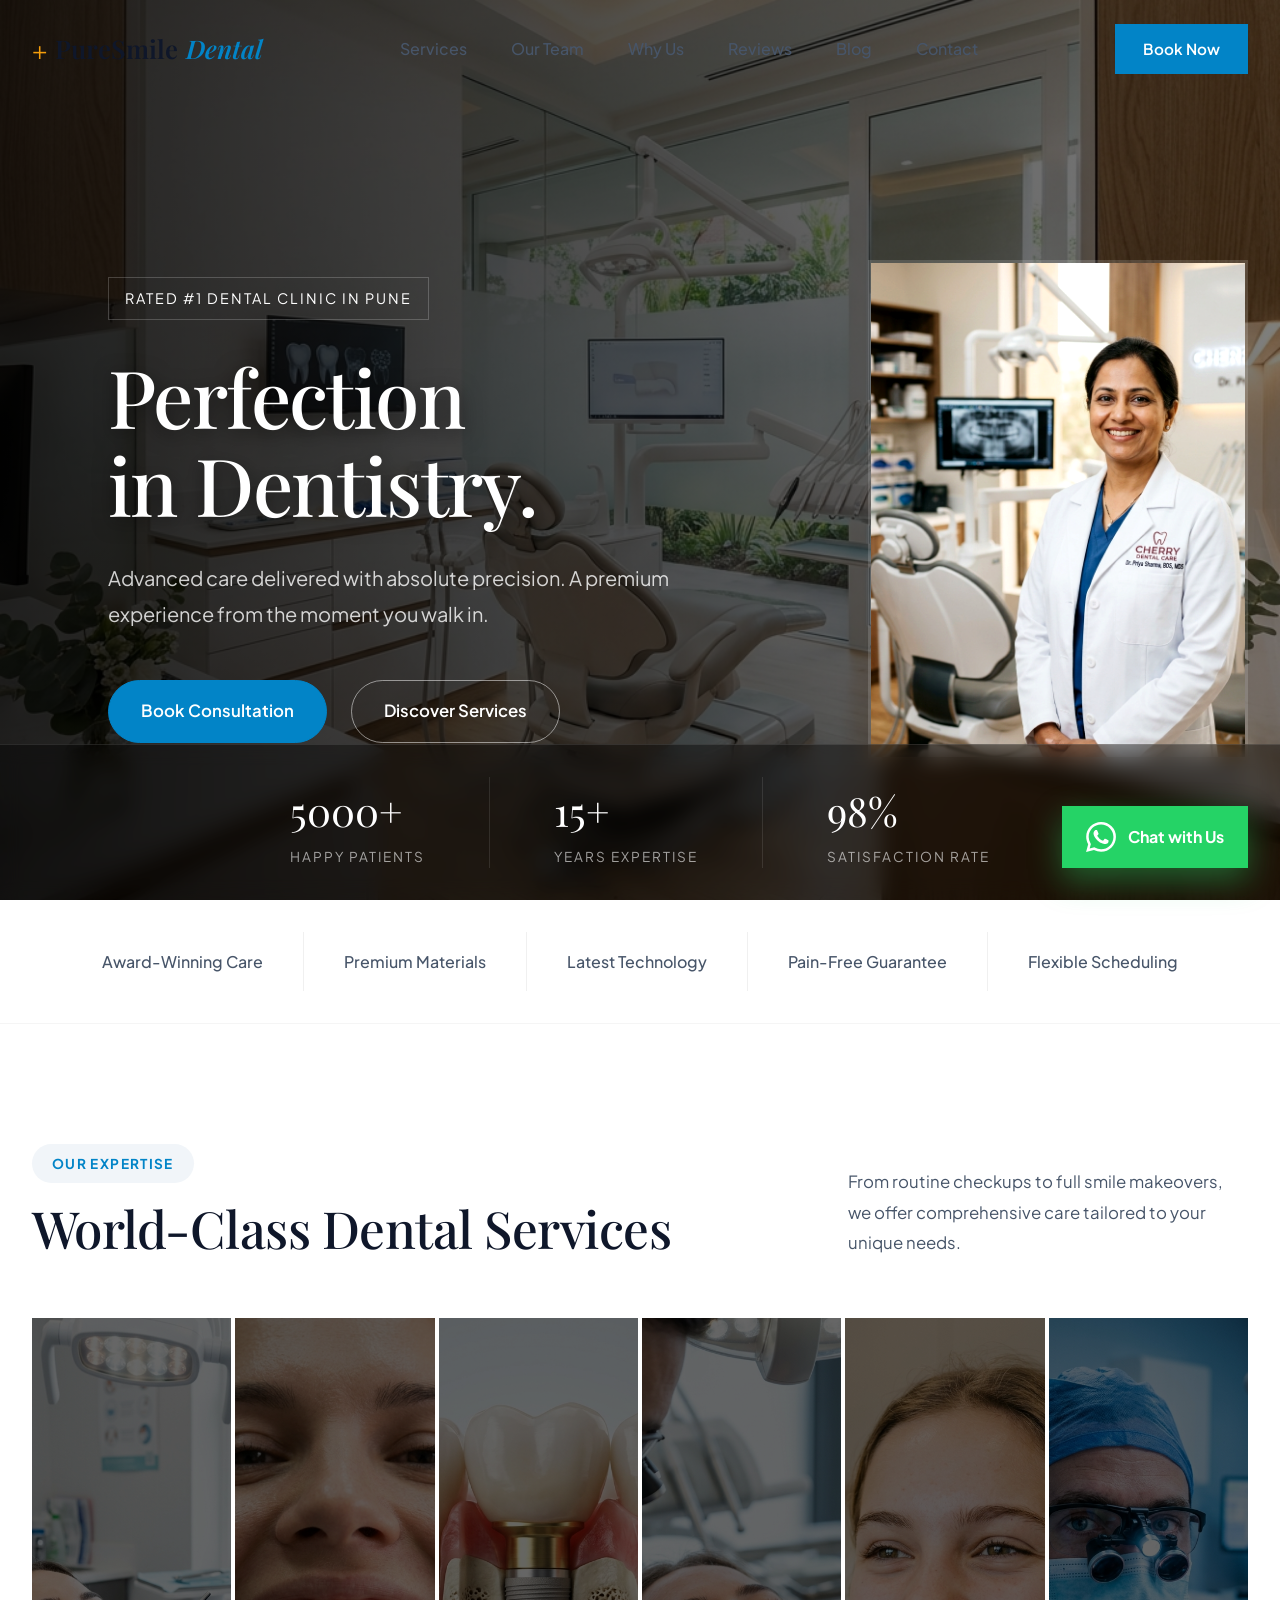
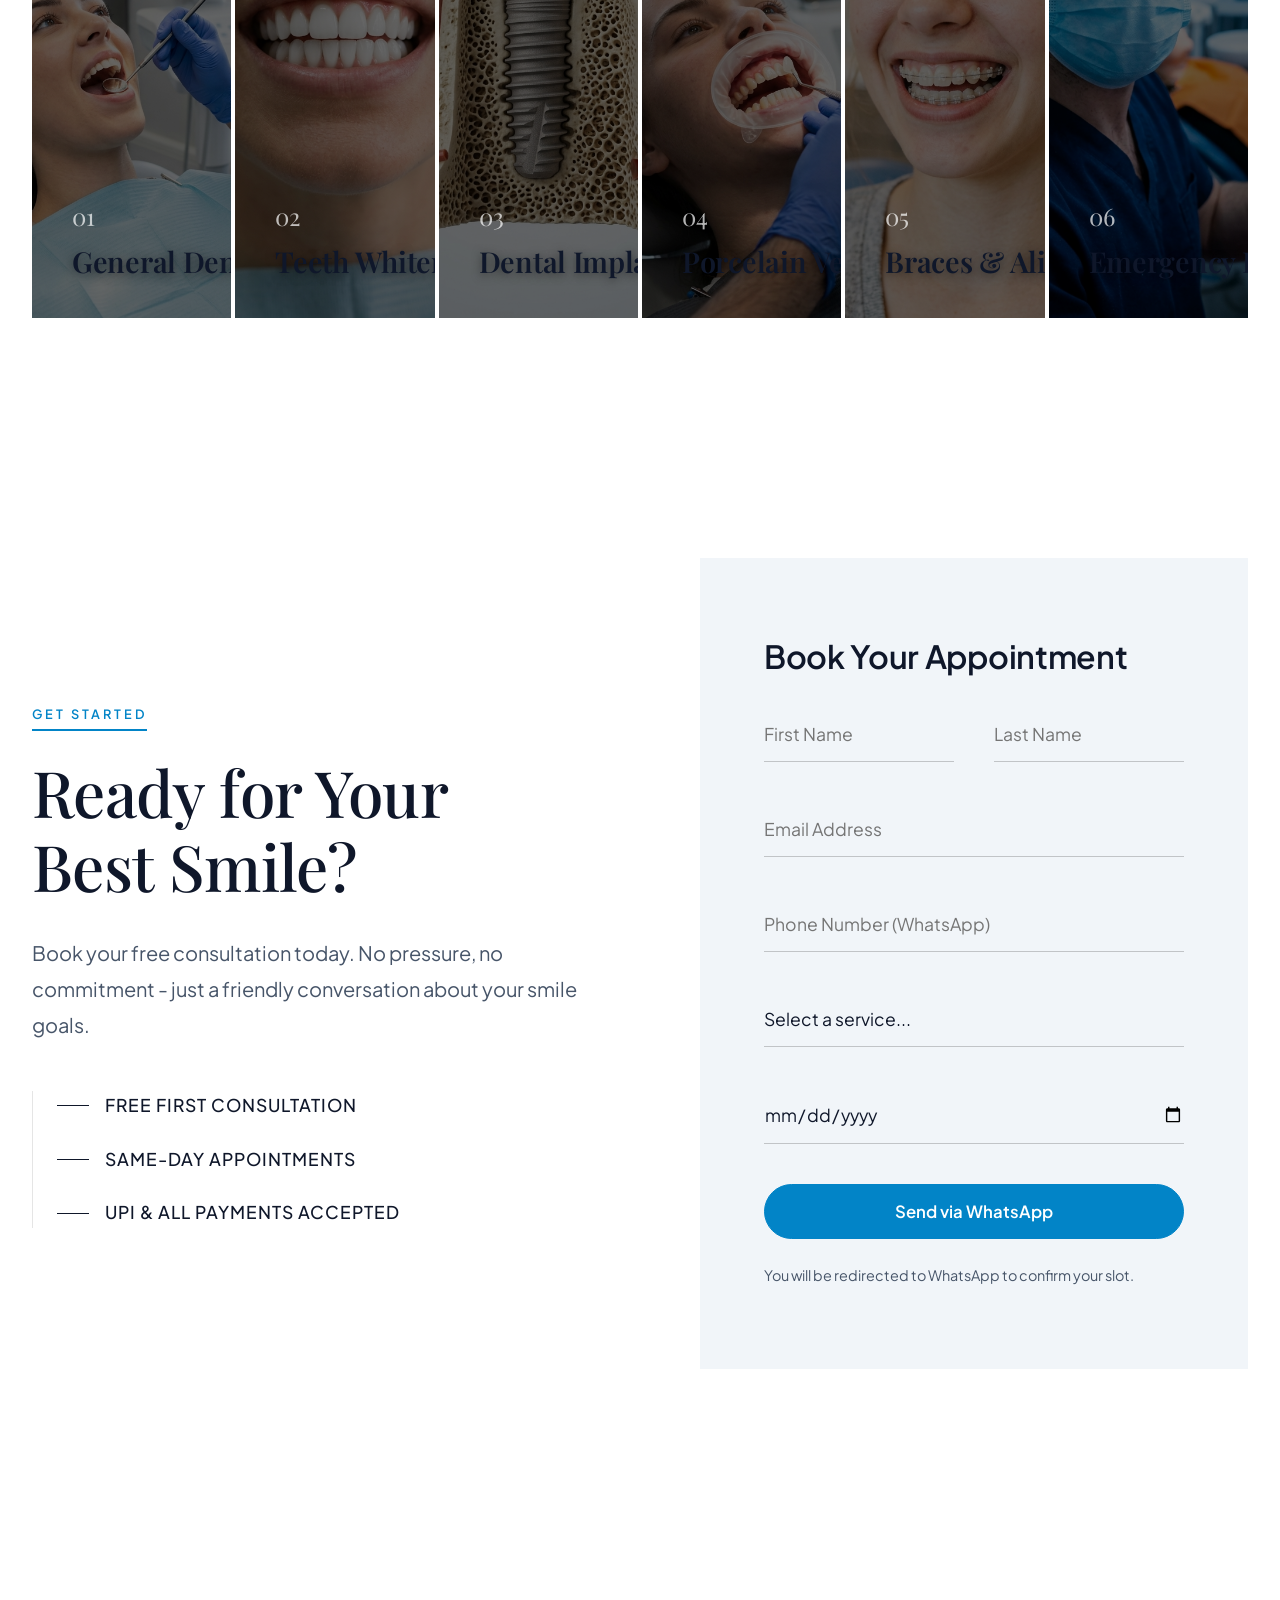
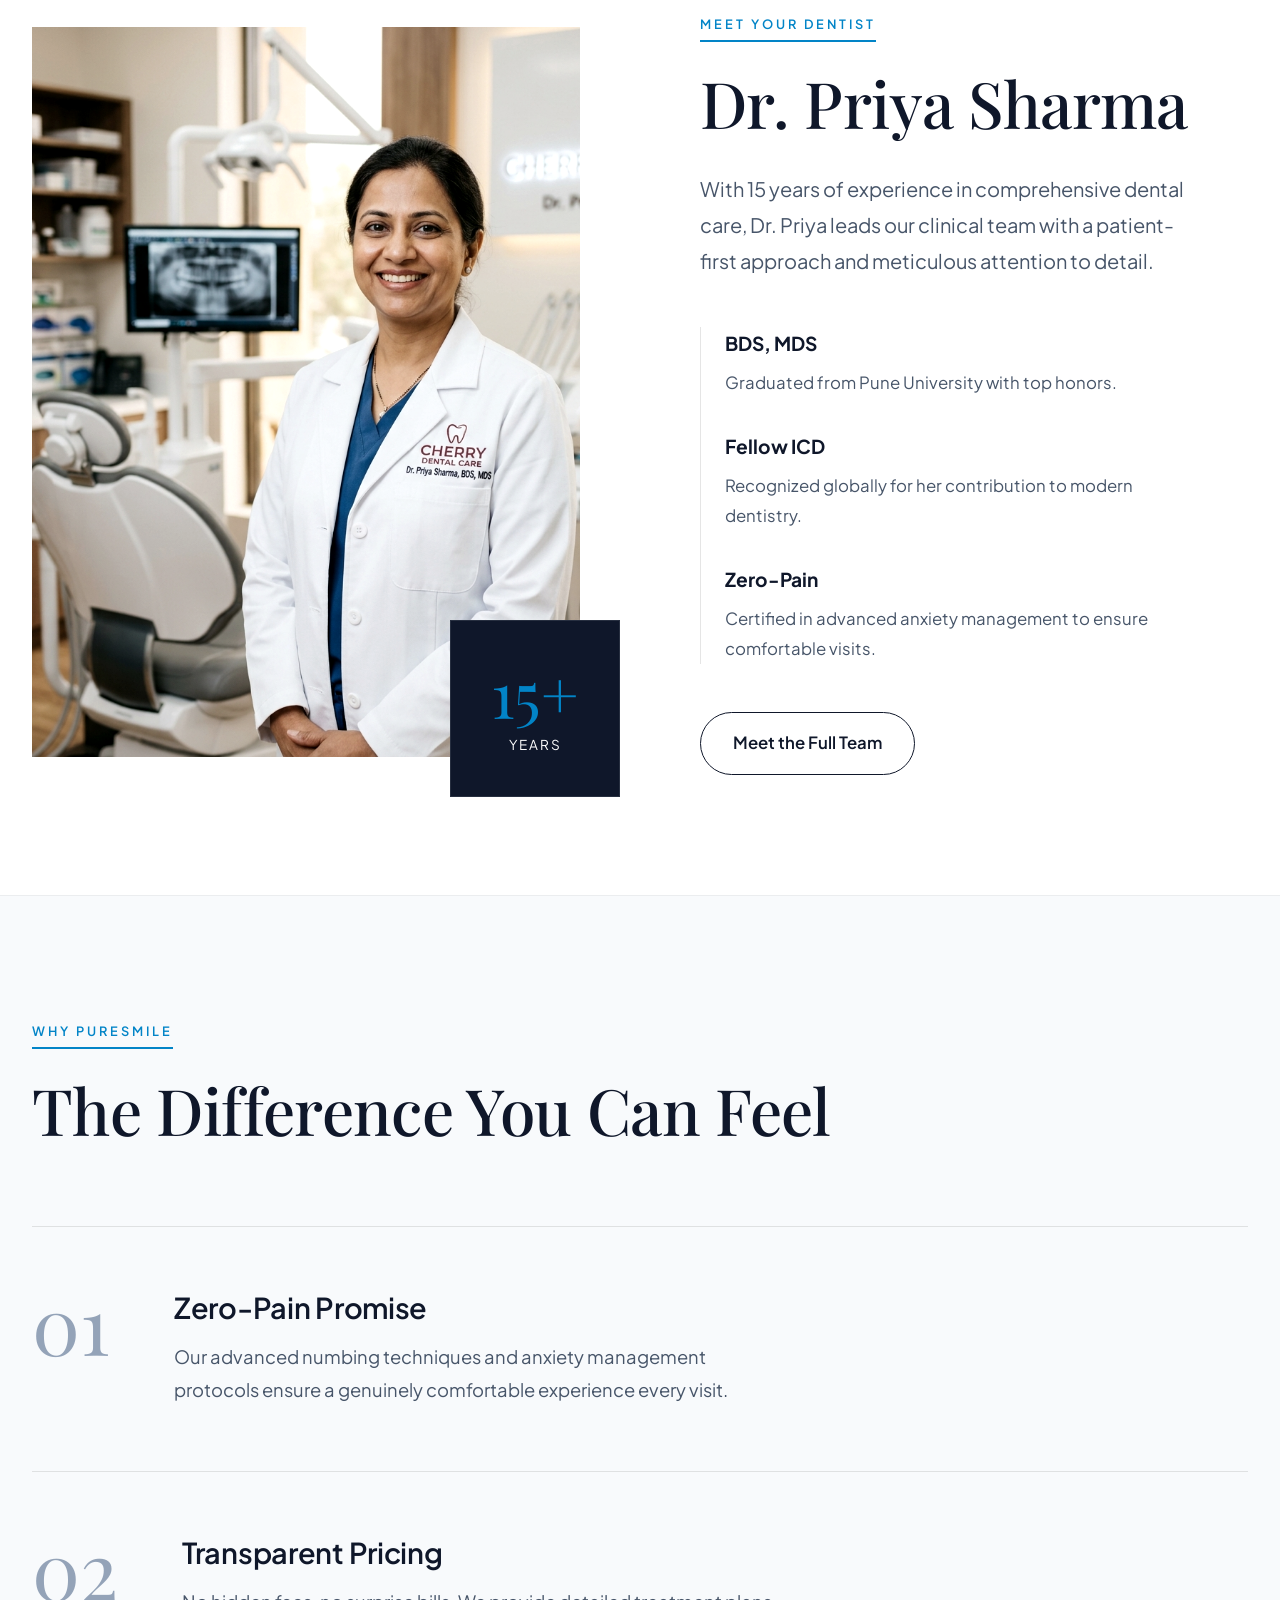
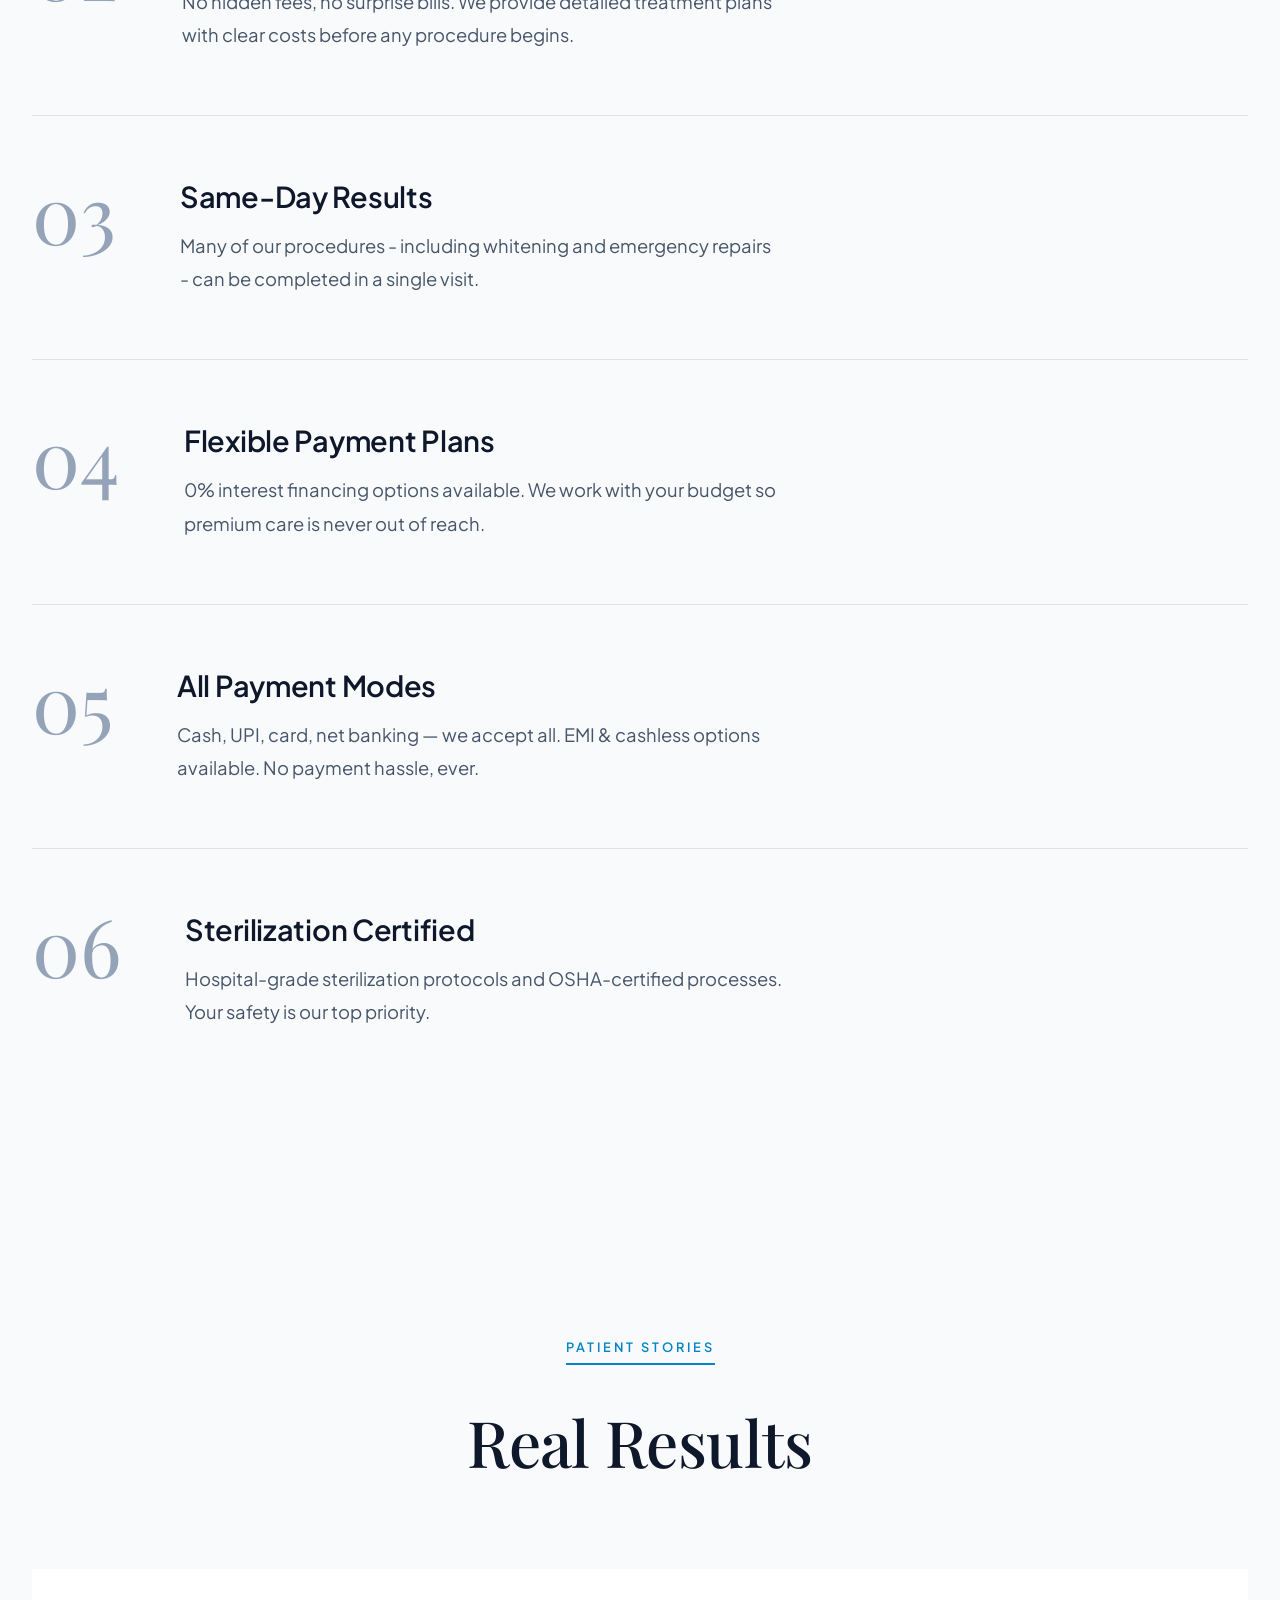
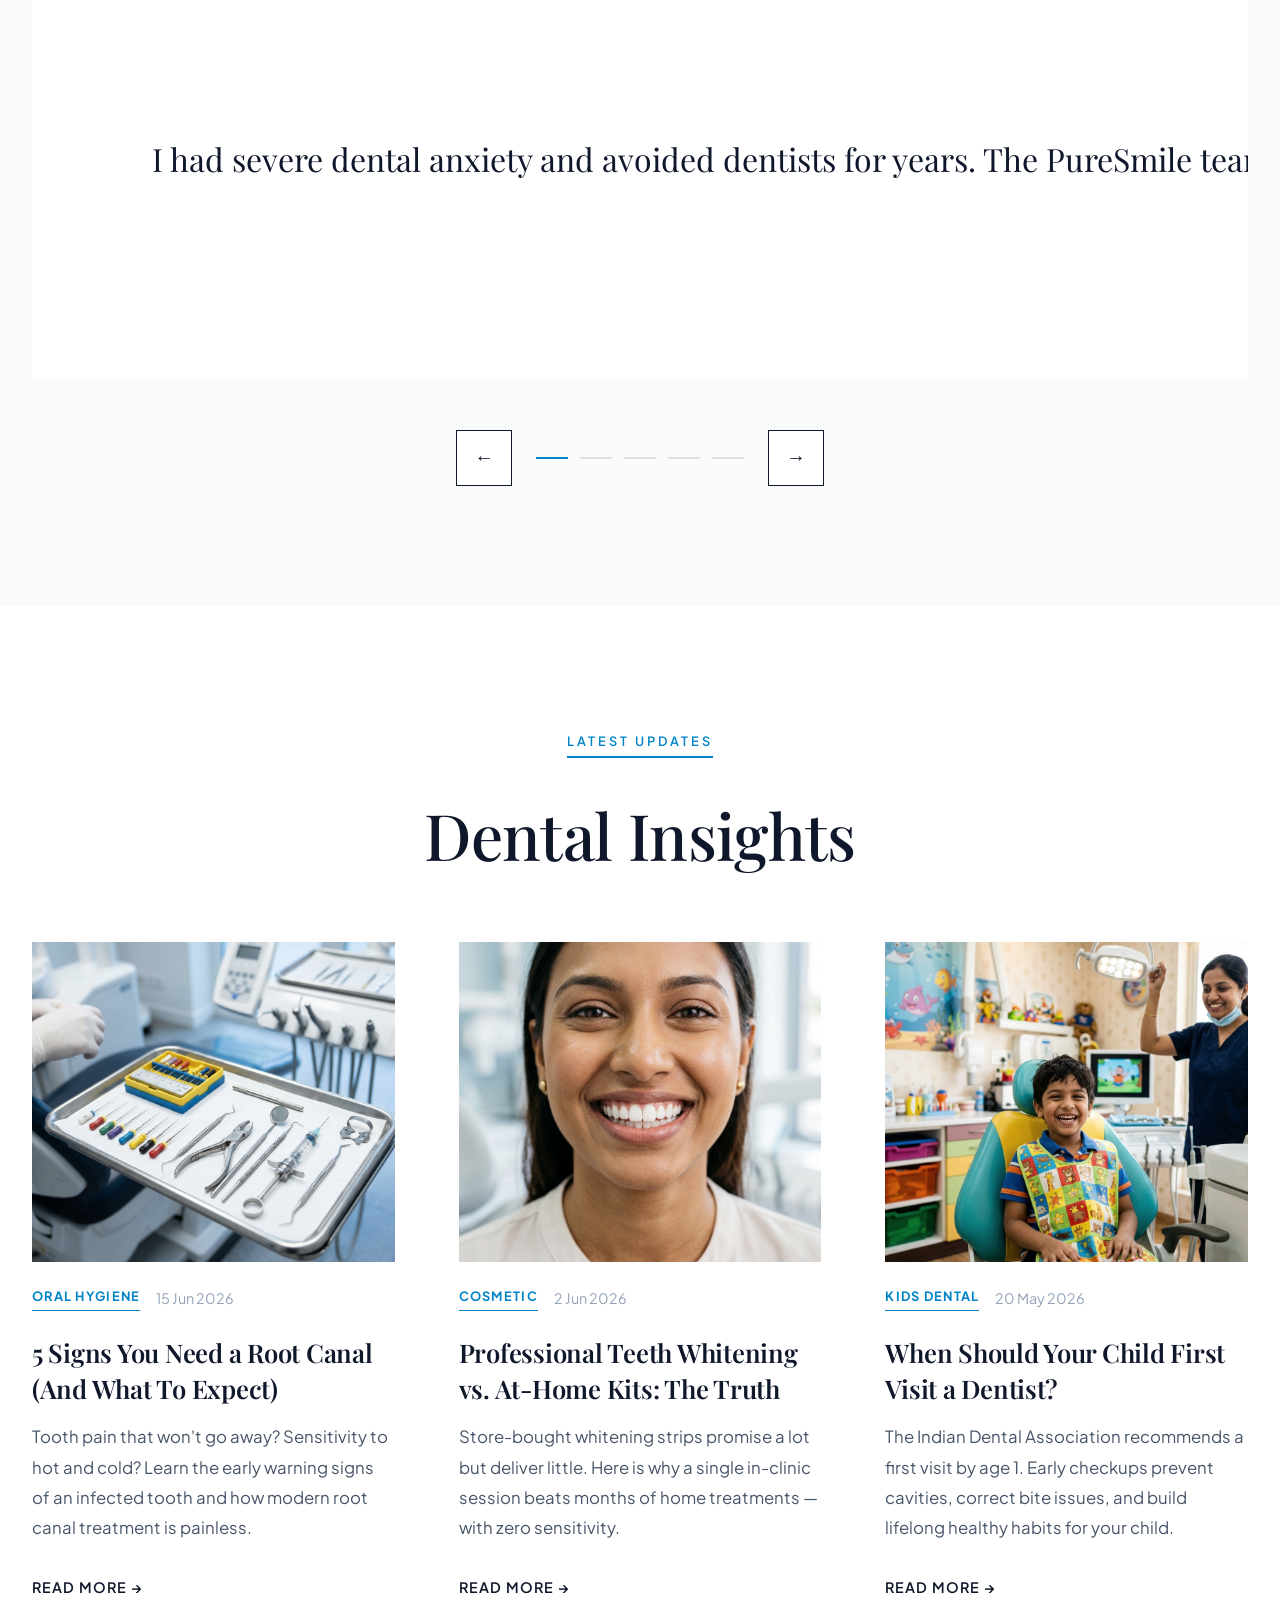
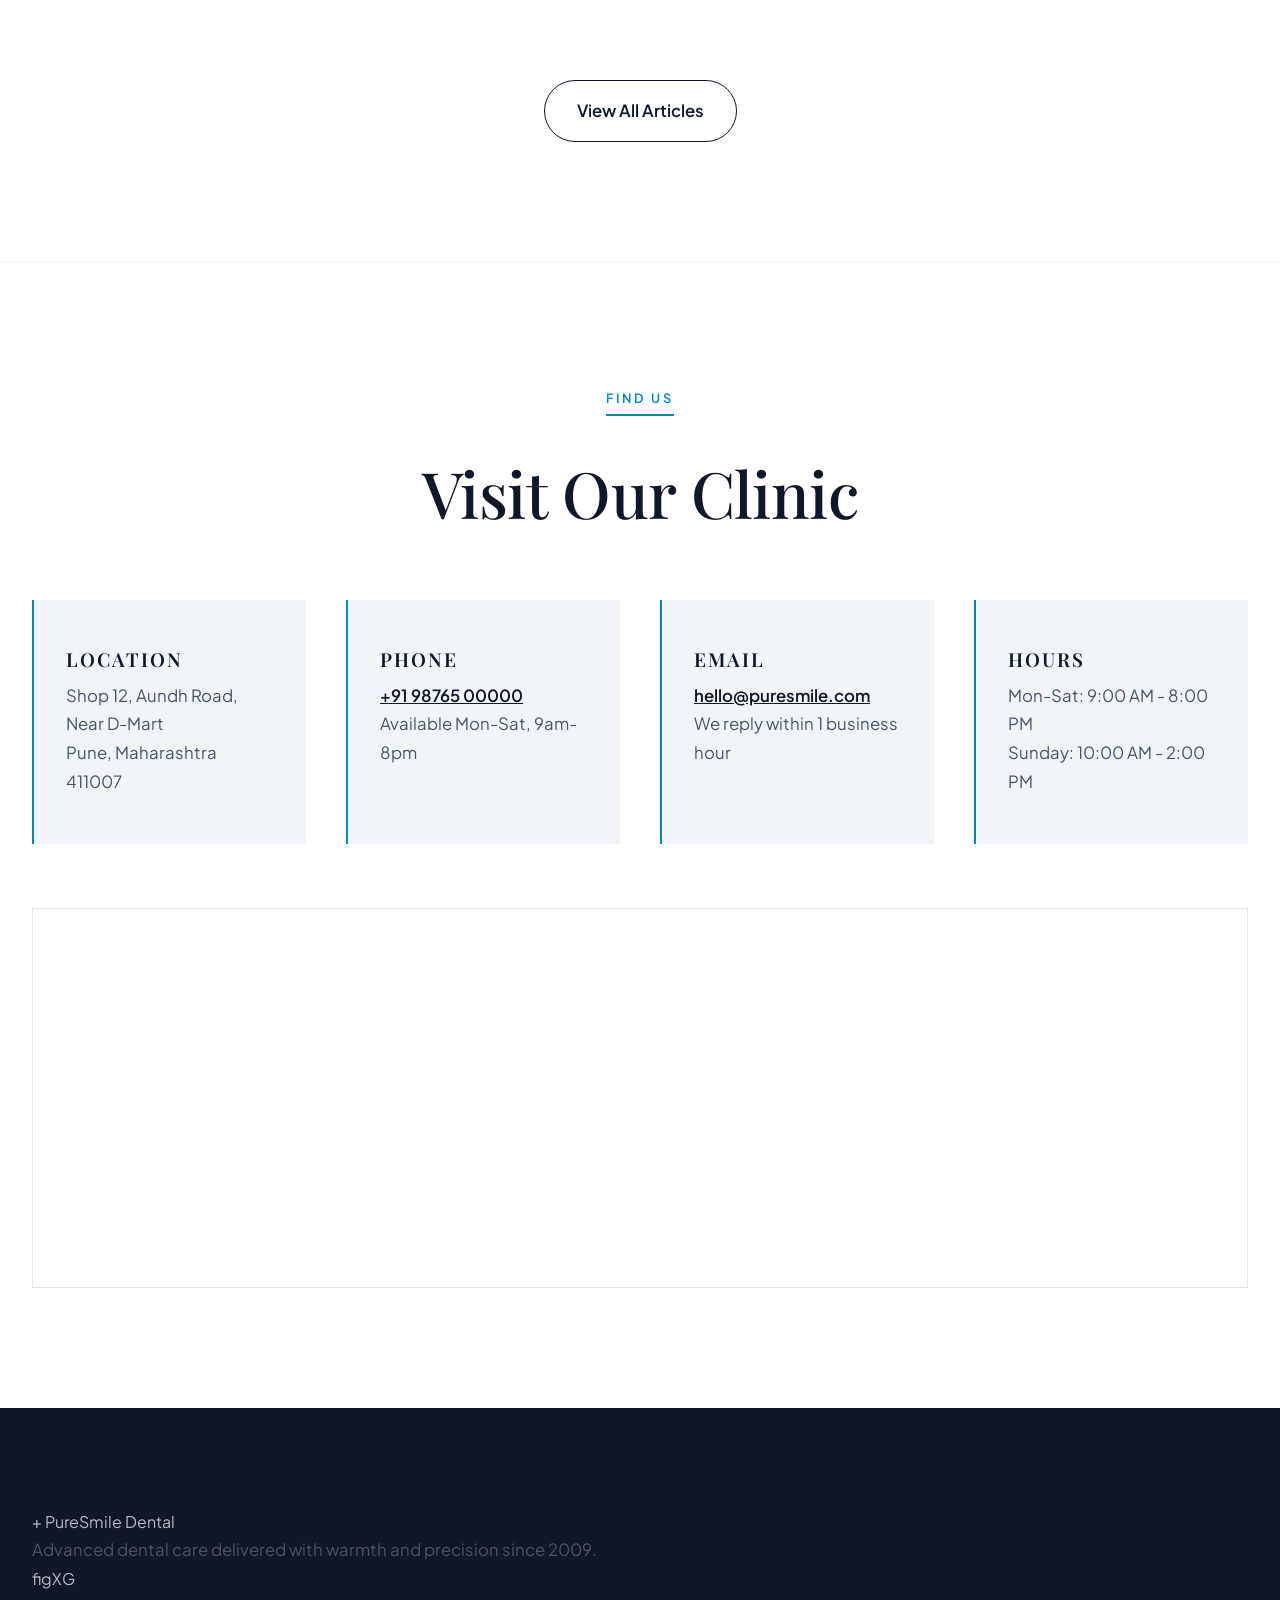
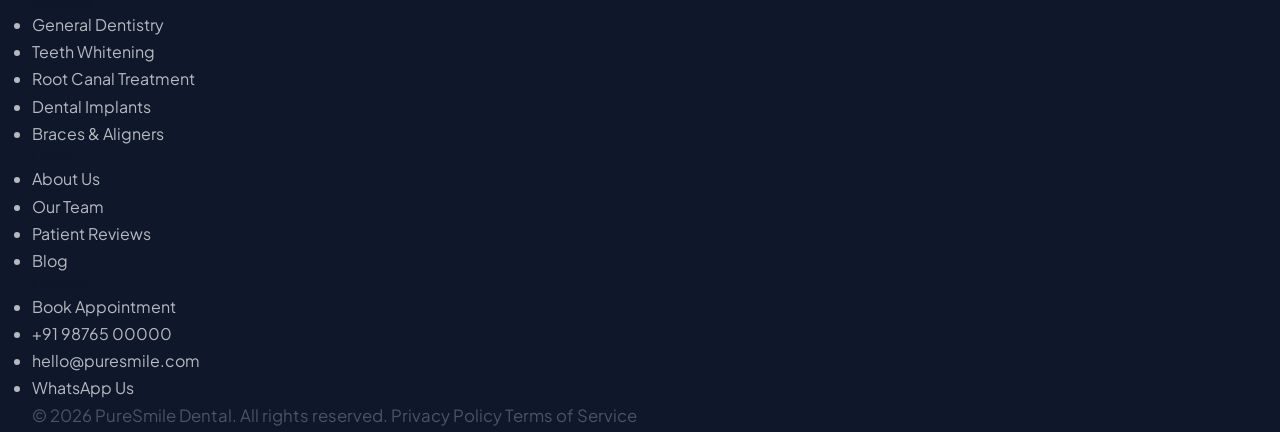
==== commit ecfce416: "Fix broken hero image, add doctor photo to hero, fix all responsive CSS, fix WhatsApp corners, fix J" ====
--- a/index.html
+++ b/index.html
@@ -12,14 +12,14 @@
   <meta property="og:url" content="https://pure-smile-dental.com/" />
   <meta property="og:title" content="PureSmile Dental | Advanced Dental Care in Pune" />
   <meta property="og:description" content="PureSmile Dental offers advanced, compassionate dental care in Pune with cutting-edge technology. Book your appointment today for a healthier, brighter smile." />
-  <meta property="og:image" content="https://pure-smile-dental.com/images/dental_hero_bg_1782434562988.png" />
+  <meta property="og:image" content="https://pure-smile-dental.com/images/dental_hero_bg.png" />
 
   <!-- Twitter -->
   <meta property="twitter:card" content="summary_large_image" />
   <meta property="twitter:url" content="https://pure-smile-dental.com/" />
   <meta property="twitter:title" content="PureSmile Dental | Advanced Dental Care in Pune" />
   <meta property="twitter:description" content="PureSmile Dental offers advanced, compassionate dental care in Pune with cutting-edge technology." />
-  <meta property="twitter:image" content="https://pure-smile-dental.com/images/dental_hero_bg_1782434562988.png" />
+  <meta property="twitter:image" content="https://pure-smile-dental.com/images/dental_hero_bg.png" />
 
   <!-- Preconnect and Fonts -->
   <link rel="preconnect" href="https://fonts.googleapis.com" />
@@ -34,7 +34,7 @@
     "@context": "https://schema.org",
     "@type": "Dentist",
     "name": "PureSmile Dental",
-    "image": "https://pure-smile-dental.com/images/dental_hero_bg_1782434562988.png",
+    "image": "https://pure-smile-dental.com/images/dental_hero_bg.png",
     "url": "https://pure-smile-dental.com/",
     "telephone": "+919876500000",
     "address": {
@@ -80,16 +80,21 @@
 
   <section class="hero cinematic" id="home">
     <div class="hero-bg">
-      <img src="images/dental_hero_bg_1782434562988.png" alt="PureSmile Dental Clinic" />
+      <img src="images/dental_hero_bg.png" alt="PureSmile Dental Clinic" />
       <div class="hero-overlay"></div>
     </div>
-    <div class="container hero-content-cinematic">
-      <div class="hero-badge-clean animate-fade-up">Rated #1 Dental Clinic in Pune</div>
-      <h1 class="hero-title-large animate-fade-up delay-1">Perfection<br/>in Dentistry.</h1>
-      <p class="hero-subtitle-light animate-fade-up delay-2">Advanced care delivered with absolute precision. A premium experience from the moment you walk in.</p>
-      <div class="hero-actions animate-fade-up delay-3">
-        <a href="#booking" class="btn btn-sharp-primary">Book Consultation</a>
-        <a href="#services" class="btn btn-sharp-outline">Discover Services</a>
+    <div class="hero-split">
+      <div class="container hero-content-cinematic">
+        <div class="hero-badge-clean animate-fade-up">Rated #1 Dental Clinic in Pune</div>
+        <h1 class="hero-title-large animate-fade-up delay-1">Perfection<br/>in Dentistry.</h1>
+        <p class="hero-subtitle-light animate-fade-up delay-2">Advanced care delivered with absolute precision. A premium experience from the moment you walk in.</p>
+        <div class="hero-actions animate-fade-up delay-3">
+          <a href="#booking" class="btn btn-sharp-primary">Book Consultation</a>
+          <a href="#services" class="btn btn-sharp-outline">Discover Services</a>
+        </div>
+      </div>
+      <div class="hero-doctor-wrap animate-slide-right">
+        <img src="images/team_priya.png" alt="Dr. Priya Sharma" class="hero-doctor-img" />
       </div>
     </div>
     <div class="hero-stats-bar animate-fade-up delay-4">
--- a/style.css
+++ b/style.css
@@ -207,9 +207,35 @@
   position: relative;
   z-index: 2;
   width: 100%;
+  max-width: 700px;
+  padding: 0 32px;
+}
+.hero-split {
+  position: relative;
+  z-index: 2;
+  display: flex;
+  align-items: center;
+  justify-content: space-between;
+  width: 100%;
   max-width: 1280px;
+  margin: 0 auto;
   padding: 0 32px;
-  margin: 0 auto;
+  gap: 48px;
+}
+.hero-doctor-wrap {
+  flex-shrink: 0;
+  width: 380px;
+  height: 500px;
+  overflow: hidden;
+  border: 3px solid rgba(255,255,255,0.15);
+  position: relative;
+}
+.hero-doctor-img {
+  width: 100%;
+  height: 100%;
+  object-fit: cover;
+  object-position: top;
+  filter: contrast(1.1);
 }
 .hero-badge-clean {
   display: inline-block;
@@ -664,9 +690,6 @@
 }
 .t-dot.active { background: var(--primary); }
 
-/* ===========================
-   BOOKING
-   =========================== */
 /* ===========================
    BOOKING
    =========================== */
@@ -734,9 +757,6 @@
 /* ===========================
    BLOG
    =========================== */
-/* ===========================
-   BLOG
-   =========================== */
 .blog.cinematic { background: #fff; padding: 120px 0; }
 .blog-grid-cinematic { display: grid; grid-template-columns: repeat(3, 1fr); gap: 64px; }
 .blog-card-sharp {
@@ -792,11 +812,12 @@
   position: fixed; bottom: 32px; right: 32px; z-index: 9999;
   display: flex; align-items: center; gap: 12px;
   background: #25D366; color: var(--surface);
-  padding: 16px 24px; border-radius: 100px;
+  padding: 16px 24px;
   font-weight: 700; font-size: 1rem;
   box-shadow: 0 12px 32px rgba(37, 211, 102, 0.4);
   transition: var(--transition);
   animation: waPulse 2.5s ease-in-out infinite;
+  text-decoration: none;
 }
 .whatsapp-float:hover { transform: translateY(-4px) scale(1.05); }
 @keyframes waPulse {
@@ -820,18 +841,20 @@
 @media (max-width: 1024px) {
   .services-accordion { flex-direction: column; height: 800px; }
   .sa-header h3 { font-size: 1.5rem; }
-  .why-grid { grid-template-columns: repeat(2, 1fr); }
-  .about-container { grid-template-columns: 1fr; gap: 64px; }
-  .about-image-wrap { max-width: 600px; margin: 0 auto; }
-  .about-exp-badge { bottom: 20px; right: 20px; border-radius: var(--radius-lg); padding: 24px; }
-  .booking-container { grid-template-columns: 1fr; gap: 64px; }
-  .contact-grid { grid-template-columns: repeat(2, 1fr); }
-  .footer-inner { grid-template-columns: 1fr 1fr; gap: 64px; }
-  .hero { flex-direction: column; padding: 160px 0 80px; }
-  .hero-image-wrap { flex: none; width: 100%; max-width: 500px; height: 500px; margin: 0 auto; }
-  .hero-content { margin-left: 0; padding: 0 32px; max-width: 100%; text-align: center; }
+  .why-list-cinematic { gap: 0; }
+  .why-row-cinematic { gap: 32px; padding: 40px 0; }
+  .why-num-large { font-size: 3.5rem; }
+  .about-container-cinematic { grid-template-columns: 1fr; gap: 64px; }
+  .about-image-wrap-cinematic { max-width: 600px; margin: 0 auto; }
+  .about-exp-badge-sharp { bottom: 20px; right: 20px; padding: 24px; }
+  .booking-container-cinematic { grid-template-columns: 1fr; gap: 64px; }
+  .contact-grid-cinematic { grid-template-columns: repeat(2, 1fr); }
+  .footer-inner-cinematic { grid-template-columns: 1fr 1fr; gap: 64px; }
+  .hero-split { flex-direction: column; text-align: center; }
+  .hero-content-cinematic { max-width: 100%; }
   .hero-actions { justify-content: center; }
-  .hero-stats { justify-content: center; flex-wrap: wrap; }
+  .hero-doctor-wrap { width: 280px; height: 360px; margin: 0 auto; }
+  .blog-grid-cinematic { grid-template-columns: 1fr 1fr; gap: 40px; }
 }
 
 @media (max-width: 768px) {
@@ -840,33 +863,38 @@
   .nav-cta { display: none; }
   .nav-hamburger { display: flex; }
   .nav-links.open { display: flex; flex-direction: column; position: fixed; inset: 80px 0 0; background: var(--bg-color); padding: 40px 32px; gap: 16px; z-index: 999; border-top: 1px solid rgba(0,0,0,0.05); }
-  .nav-links.open a { font-size: 1.25rem; padding: 16px 24px; color: var(--text-main); border-radius: var(--radius-sm); }
-  .nav-links.open a.active { background: var(--surface-alt); }
+  .nav-links.open a { font-size: 1.25rem; padding: 16px 24px; color: var(--text-main); min-height: 44px; }
   .services-accordion { height: 900px; }
   .sa-body p { font-size: 0.9rem; }
-  .why-grid { grid-template-columns: 1fr; }
-  .trust-items { gap: 0; }
+  .trust-items { gap: 0; flex-wrap: wrap; }
   .trust-item { padding: 16px 20px; font-size: 0.9rem; border-right: none; border-bottom: 1px solid rgba(0,0,0,0.06); width: 50%; }
-  .form-row { grid-template-columns: 1fr; }
-  .contact-grid { grid-template-columns: 1fr; }
-  .footer-inner { grid-template-columns: 1fr; gap: 48px; }
-  .testimonial-card { min-width: calc(100% - 0px); }
-  .hero-badge::before { content: ''; }
+  .form-row-sharp { grid-template-columns: 1fr; }
+  .contact-grid-cinematic { grid-template-columns: 1fr; }
+  .footer-inner-cinematic { grid-template-columns: 1fr; gap: 48px; }
+  .testimonial-card.cinematic { padding: 40px 24px; min-width: 100%; }
+  .testimonial-text-large { font-size: 1.3rem; }
   .whatsapp-float span { display: none; }
-  .whatsapp-float { padding: 16px; border-radius: 50%; }
-  
-  .nav-links.open a, .service-link, .t-btn, .footer-links a, .nav-hamburger { min-height: 44px; min-width: 44px; }
+  .whatsapp-float { padding: 16px; }
+  .hero-doctor-wrap { width: 220px; height: 300px; }
+  .hero-title-large { font-size: 3rem; }
+  .about-title-large { font-size: 2.5rem; }
+  .blog-grid-cinematic { grid-template-columns: 1fr; gap: 48px; }
+  .why-row-cinematic { flex-direction: column; gap: 16px; }
+  .why-num-large { font-size: 3rem; }
+  .booking-form-sharp { padding: 40px 24px; }
+  .nav-hamburger, .t-btn, .service-link-sharp { min-height: 44px; min-width: 44px; }
 }
 
 @media (max-width: 480px) {
   h1 { font-size: 2.8rem; }
   h2 { font-size: 2.2rem; }
-  .hero-stats { gap: 24px; }
-  .stat-num { font-size: 2rem; }
-  .stat-num + span { font-size: 1.2rem; }
-  .booking-form { padding: 32px 24px; }
-  .blog-grid { grid-template-columns: 1fr; }
+  .hero-title-large { font-size: 2.5rem; }
+  .about-title-large { font-size: 2rem; }
+  .hero-doctor-wrap { width: 180px; height: 240px; }
+  .booking-form-sharp { padding: 32px 16px; }
   .trust-item { width: 100%; }
+  .stat-clean { padding: 0 24px; }
+  .stat-clean strong { font-size: 1.8rem; }
 }
 
 /* Accessibility & Form Validation */
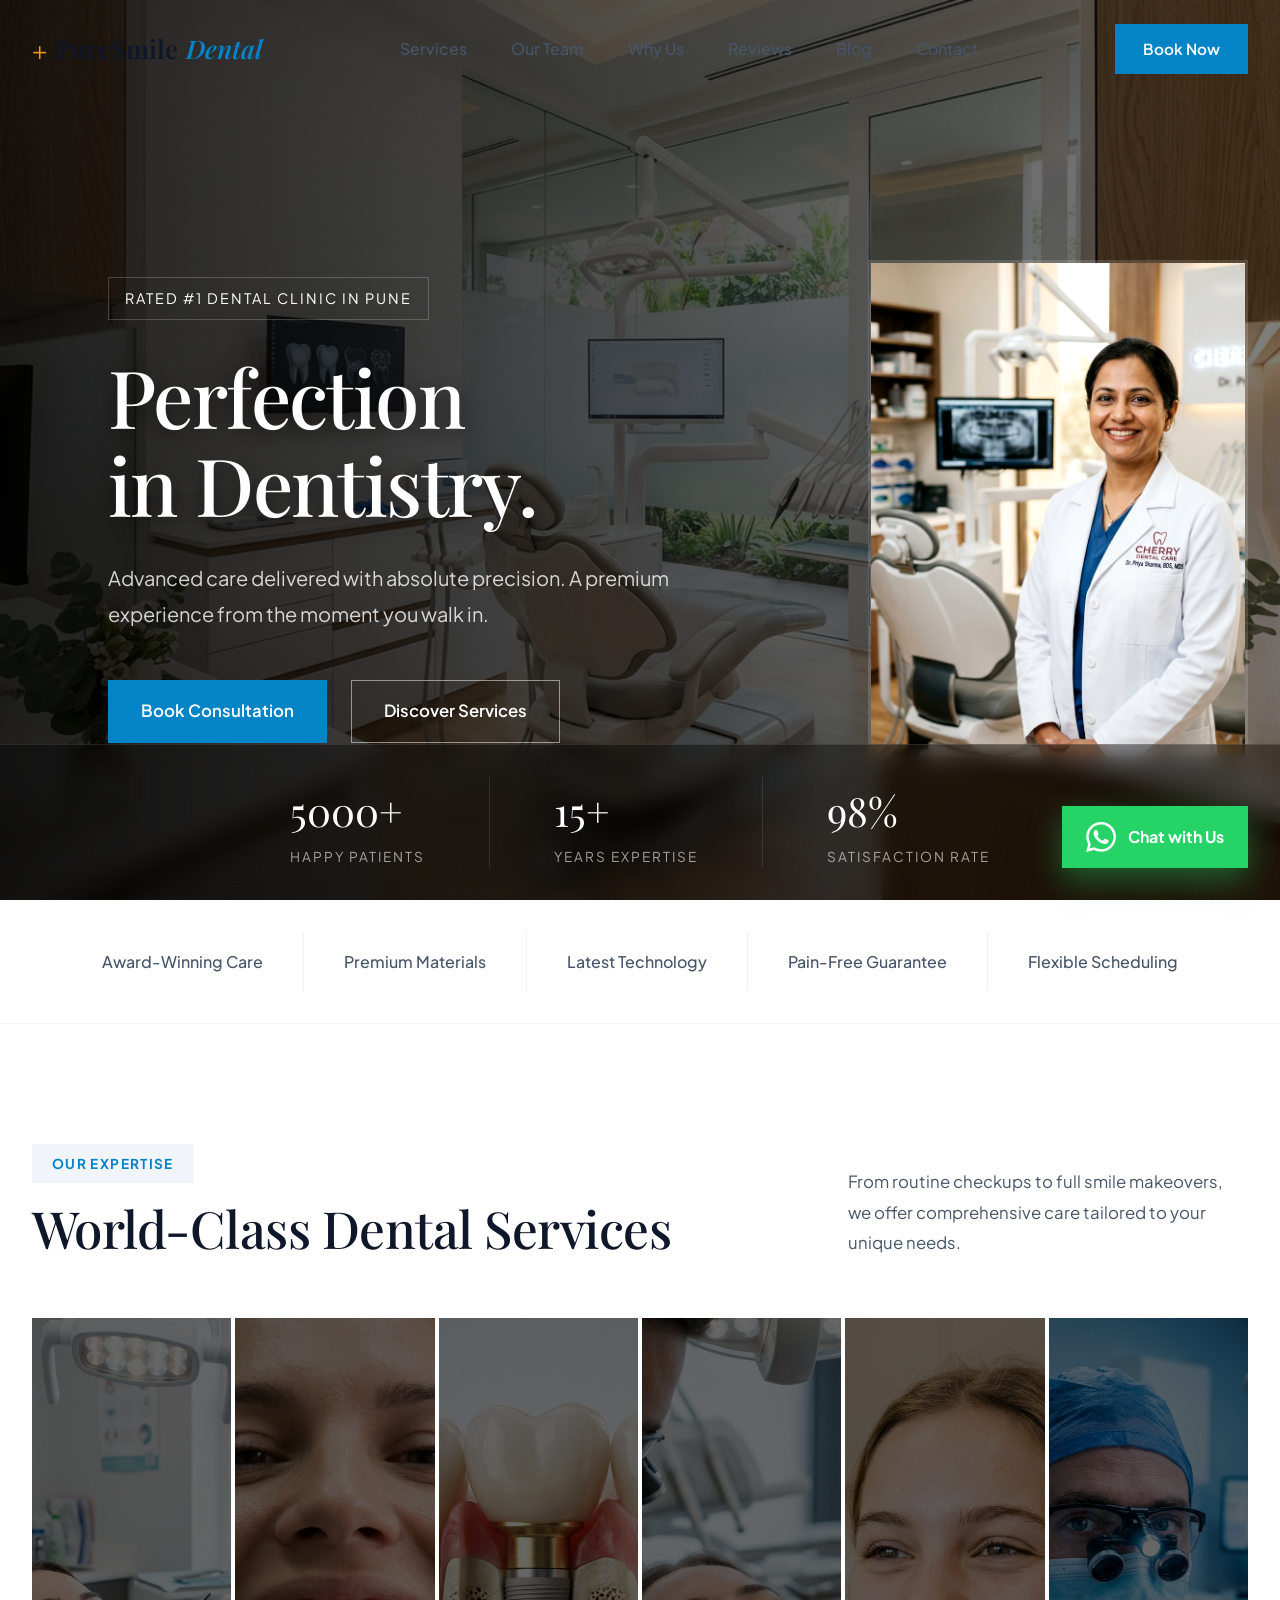
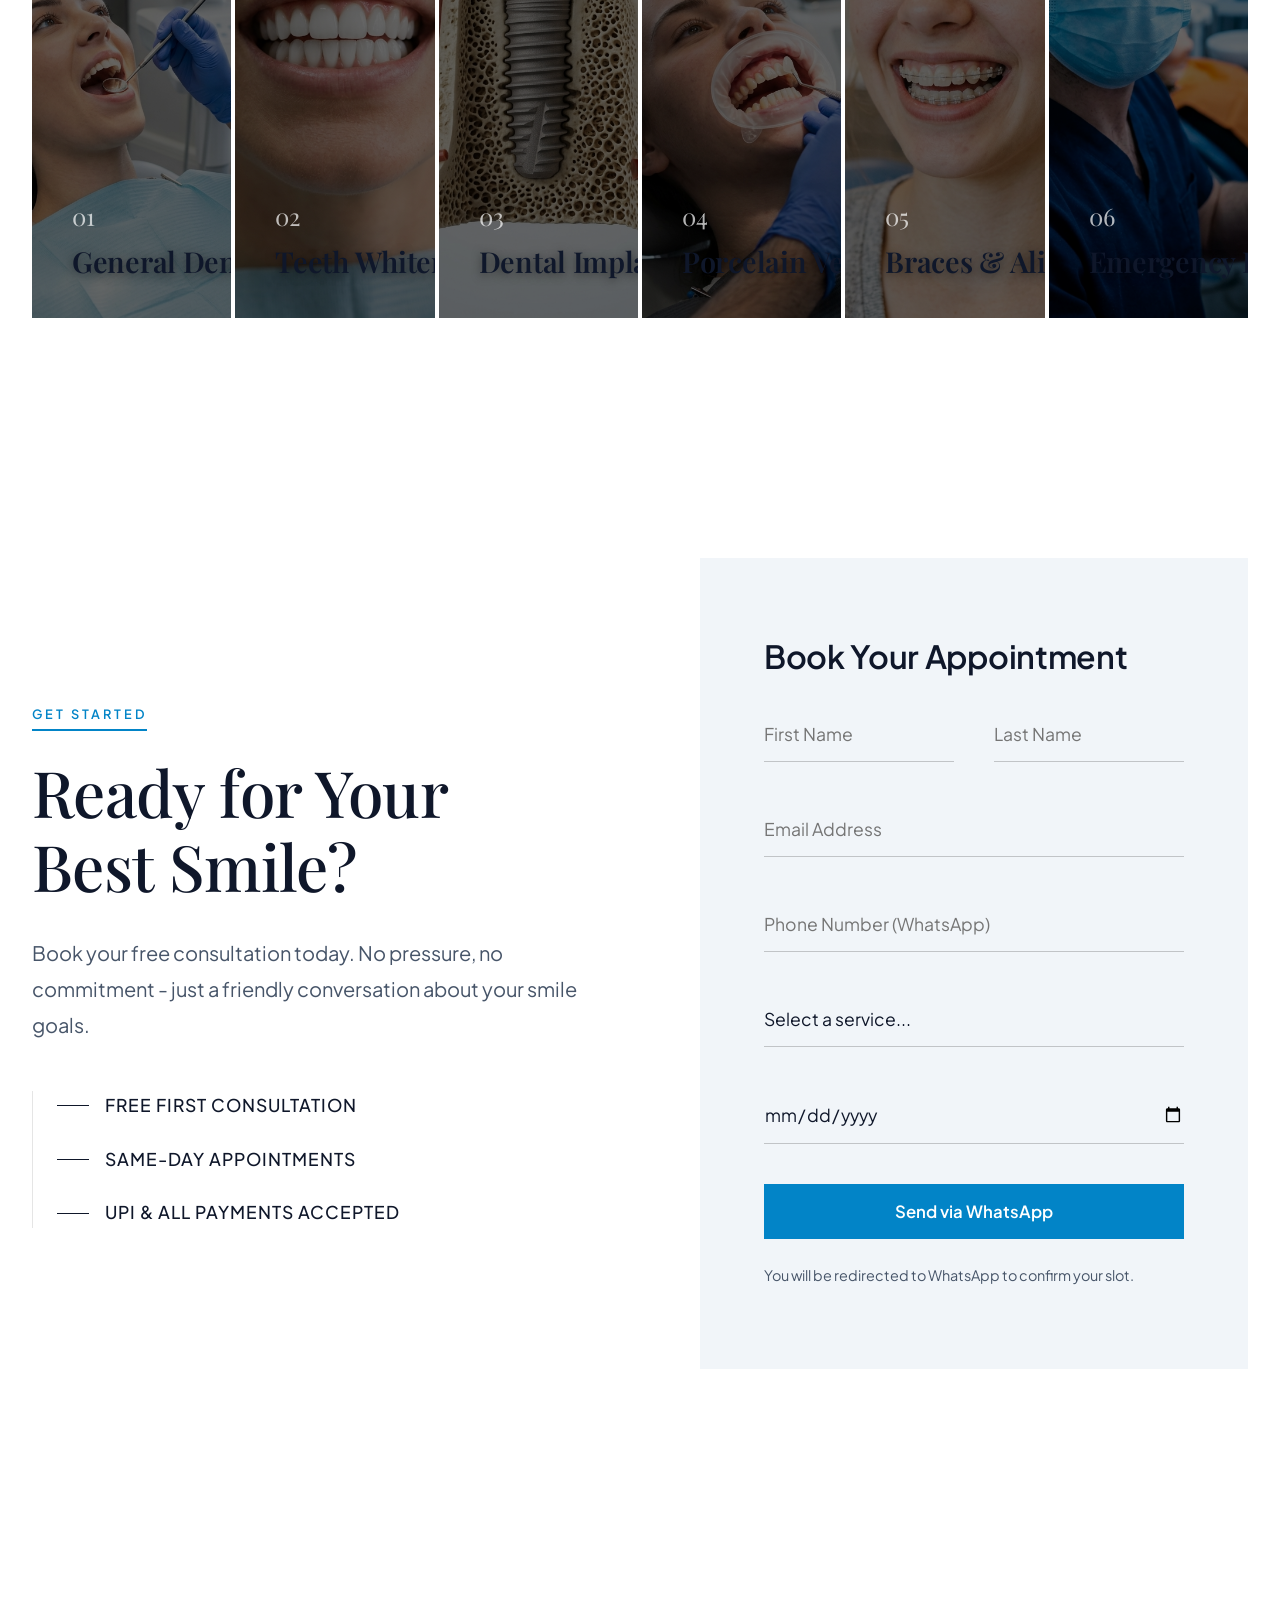
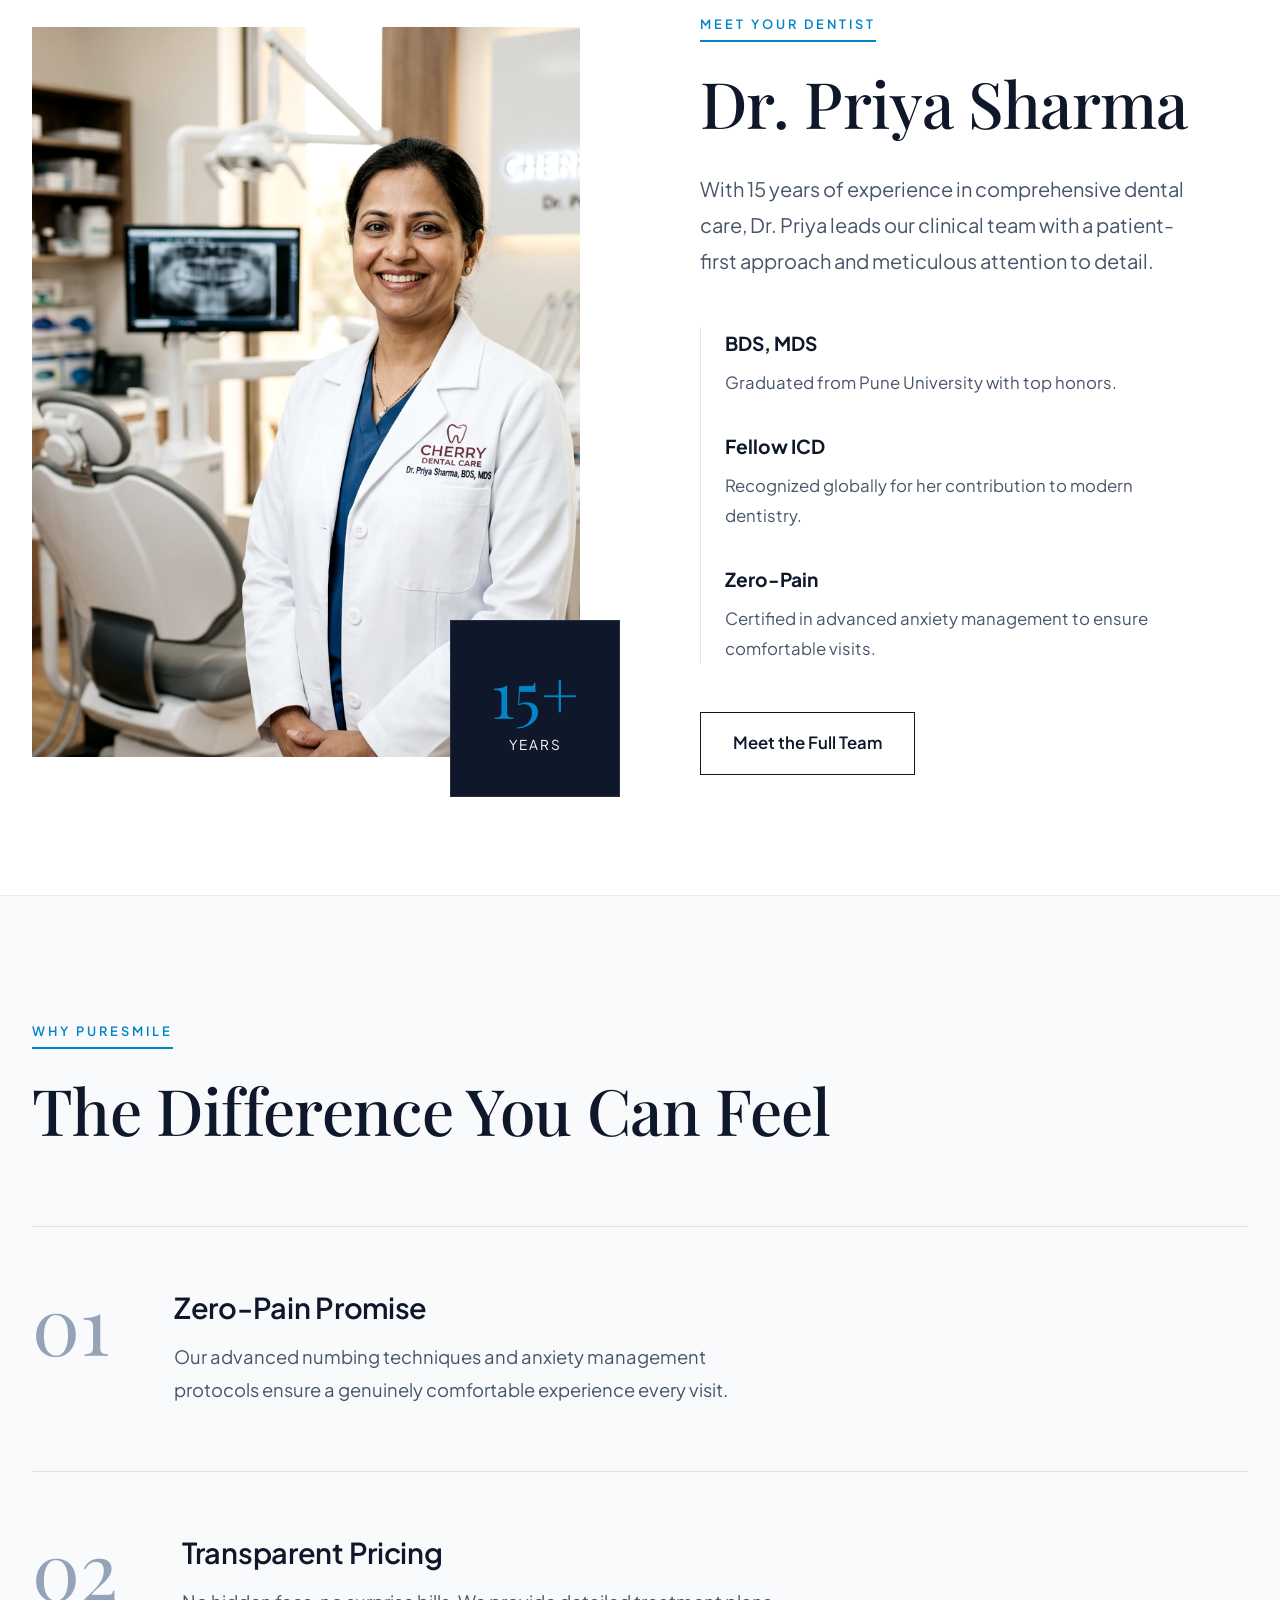
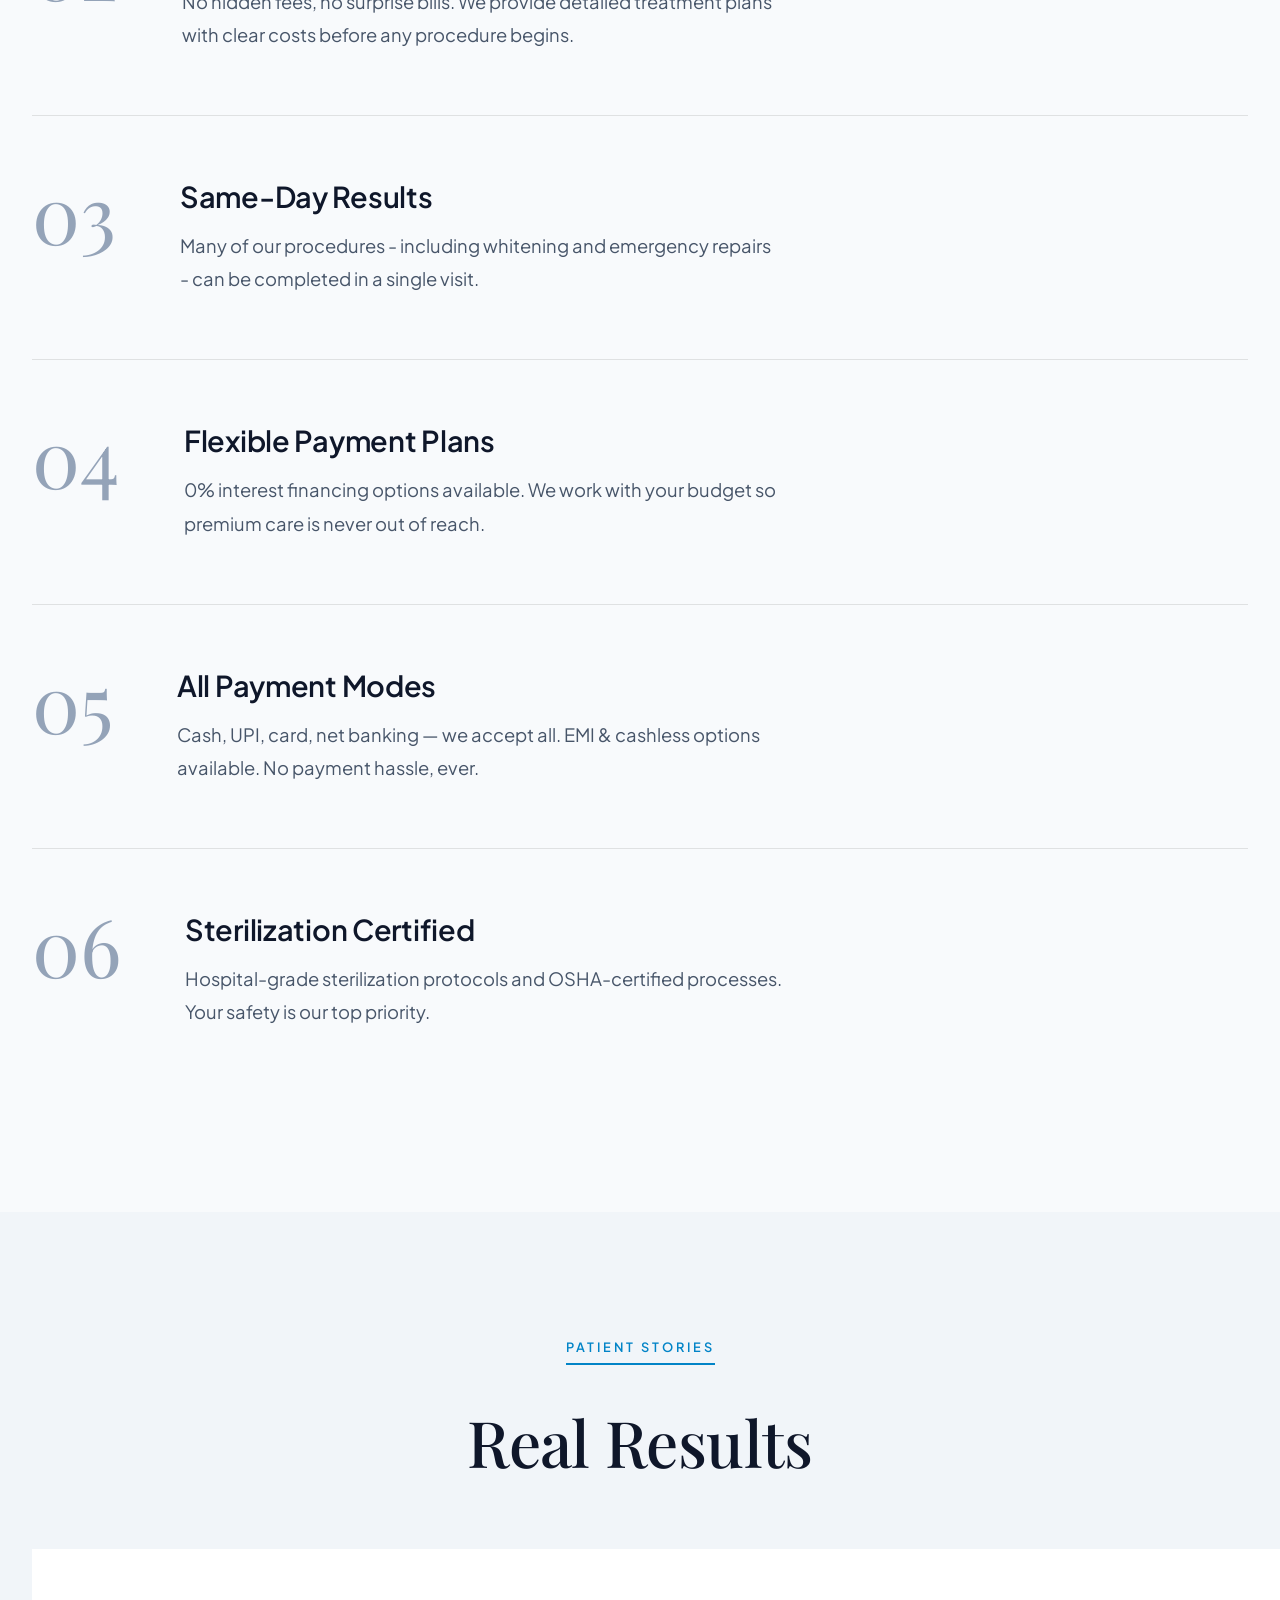
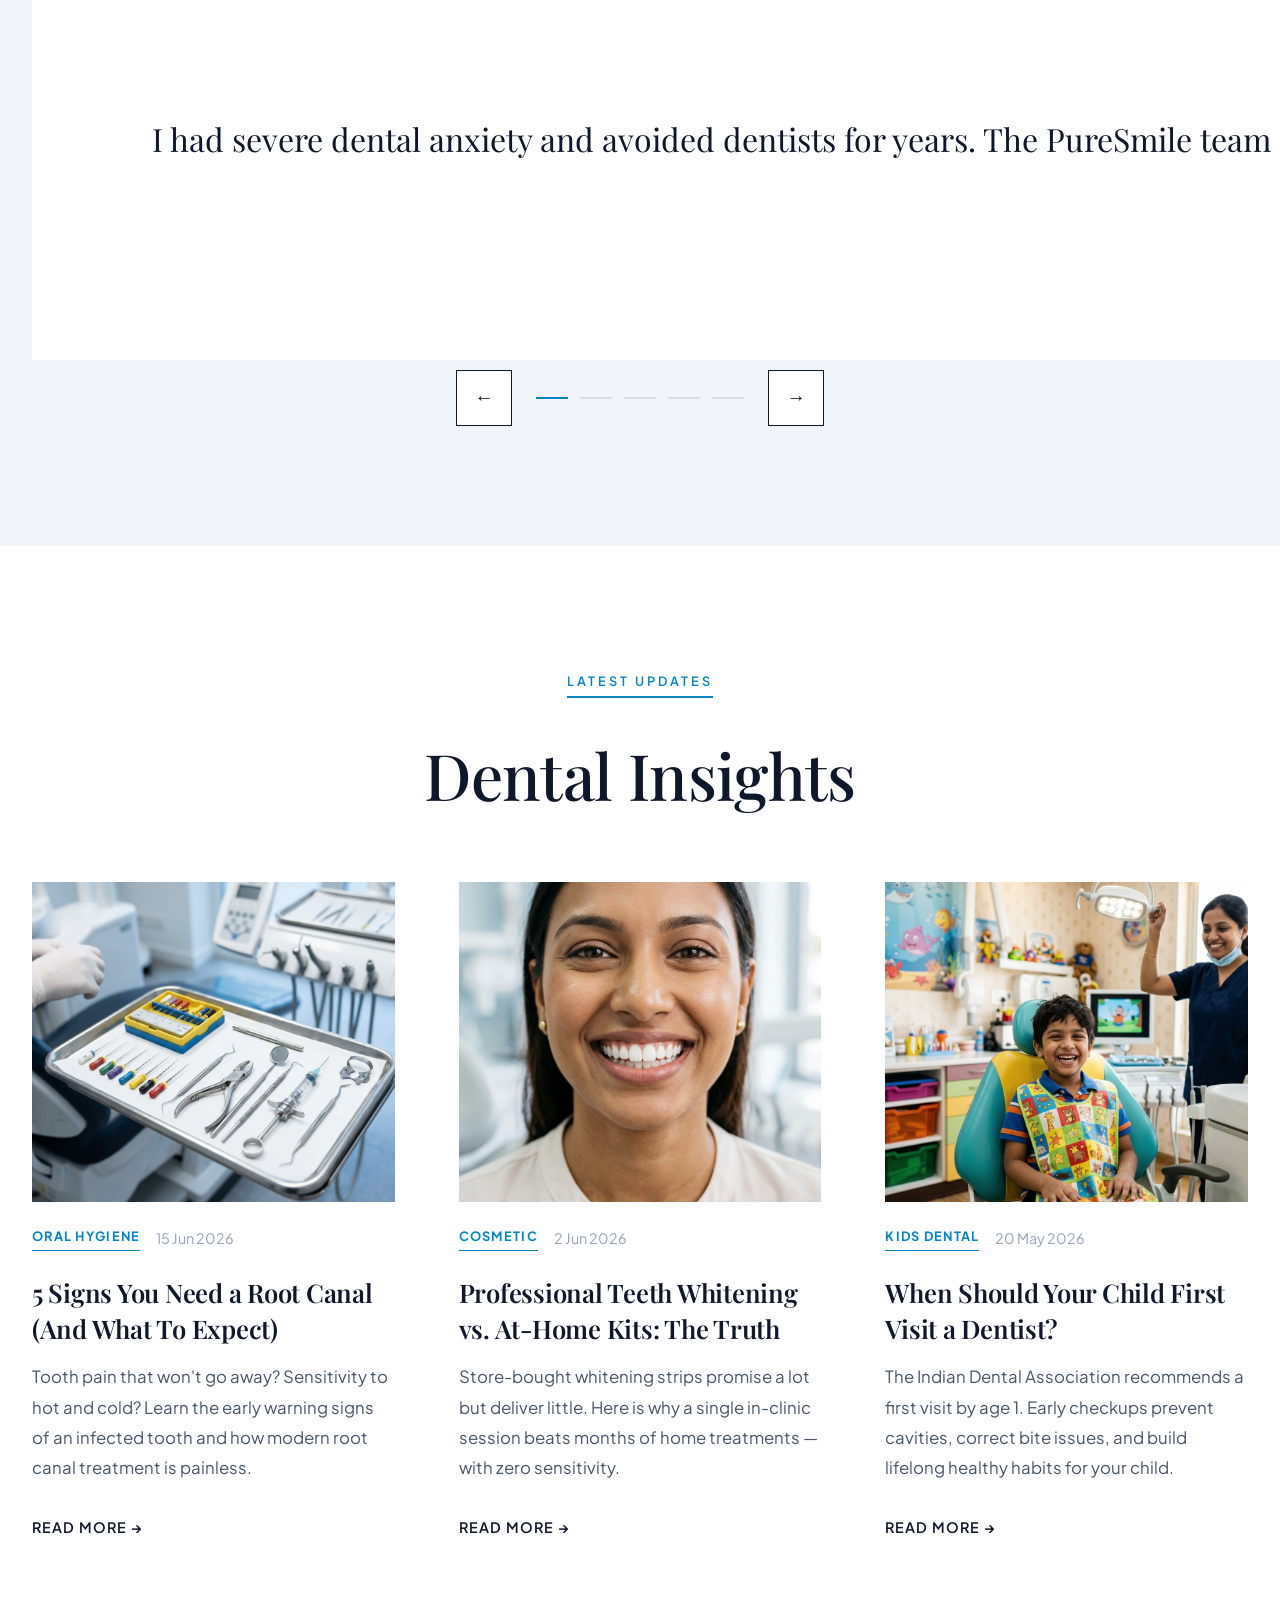
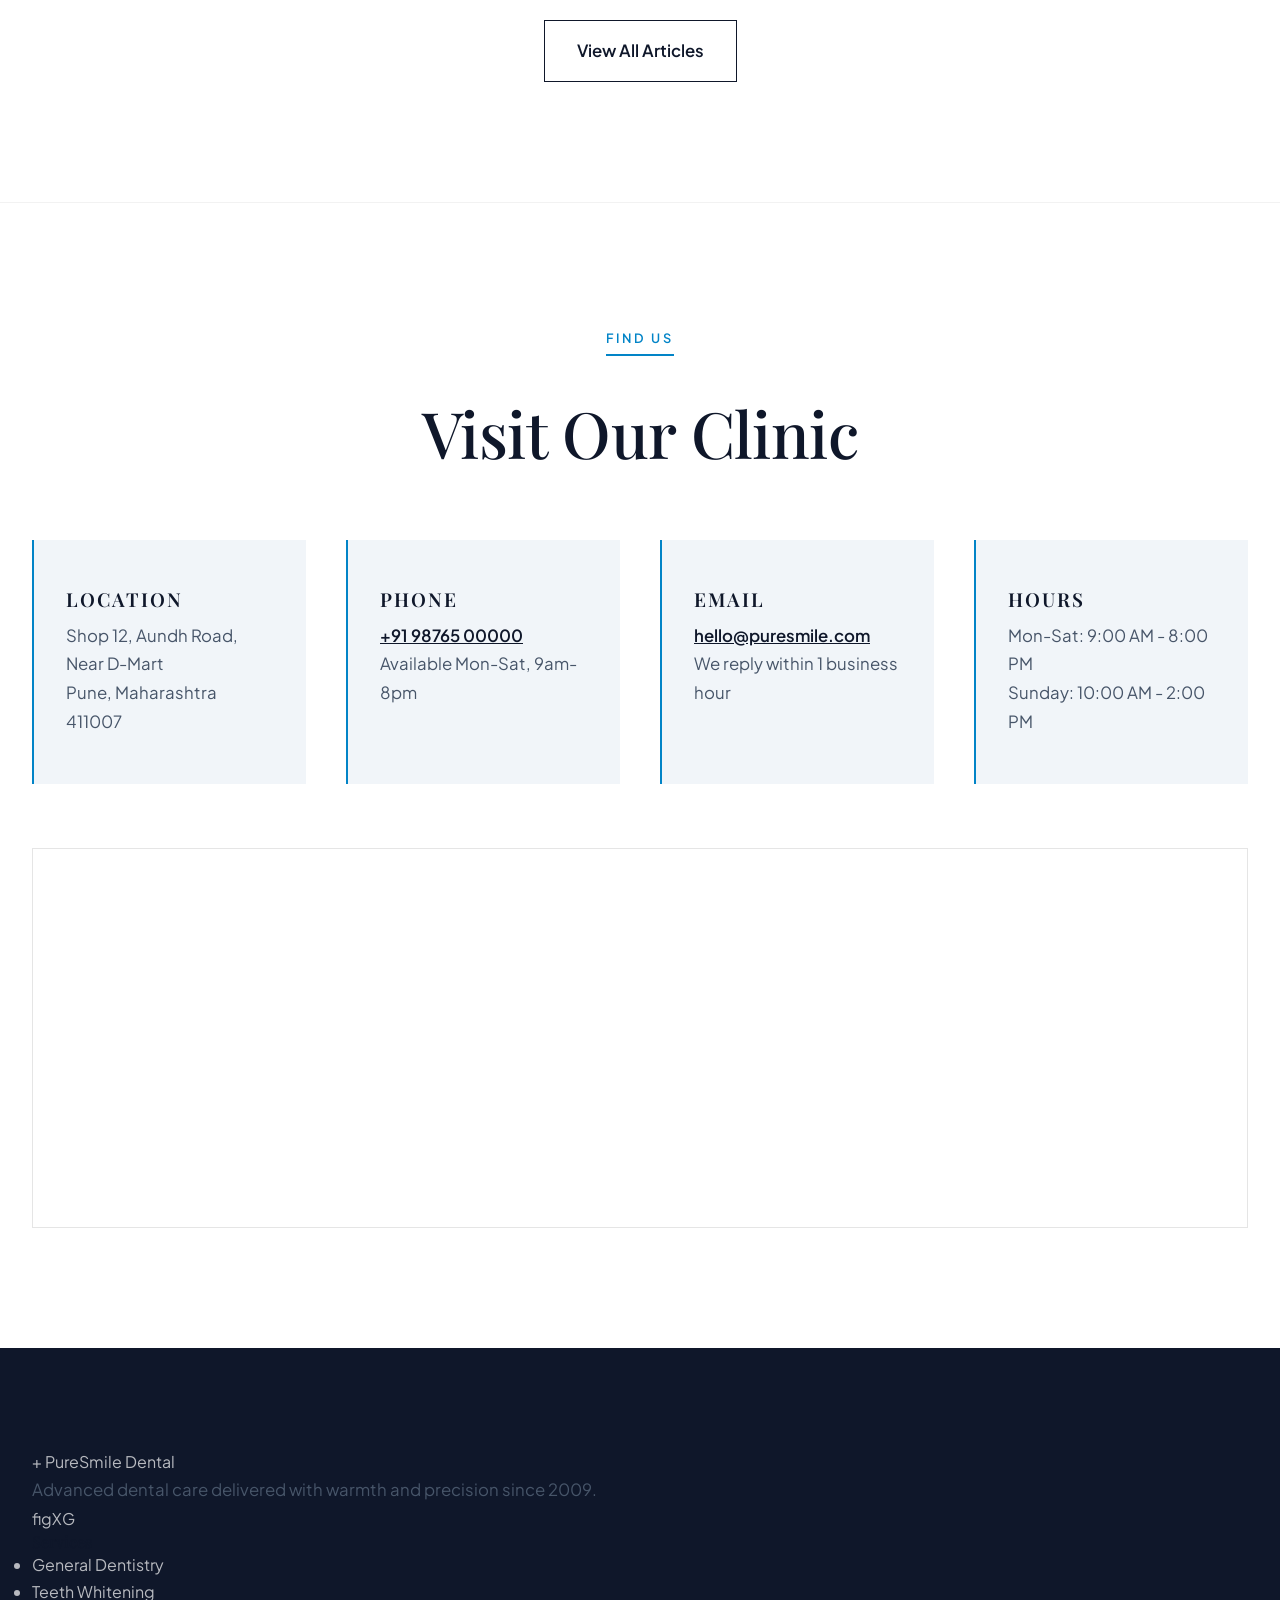
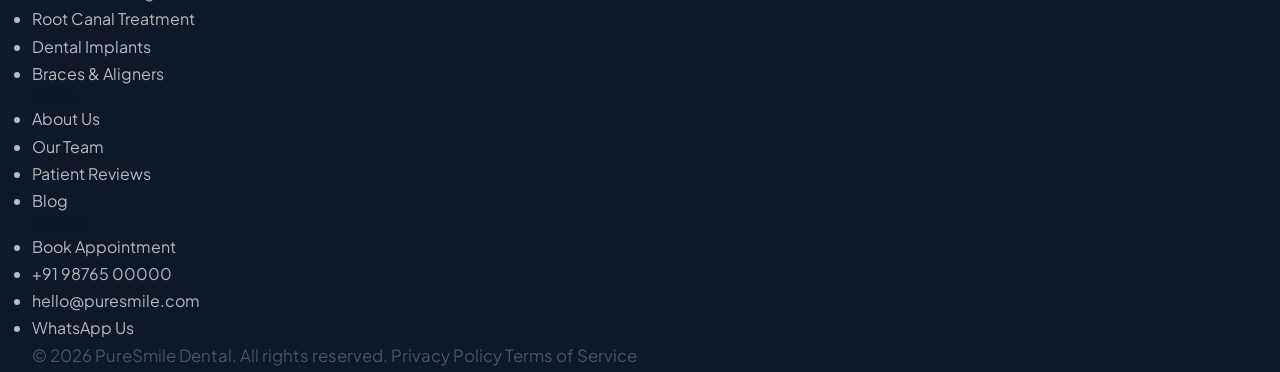
==== commit 5203ff72: "Fix remaining button radii, map wrapper, inner blur, and add cache-busters" ====
--- a/index.html
+++ b/index.html
@@ -26,7 +26,7 @@
   <link rel="preconnect" href="https://fonts.gstatic.com" crossorigin />
   <link href="https://fonts.googleapis.com/css2?family=Plus+Jakarta+Sans:wght@300;400;500;600;700;800&family=Playfair+Display:ital,wght@0,400;0,500;0,600;0,700;1,400;1,500;1,600&display=swap" rel="stylesheet" />
   
-  <link rel="stylesheet" href="style.css" />
+  <link rel="stylesheet" href="style.css?v=3" />
 
   <!-- Schema.org JSON-LD -->
   <script type="application/ld+json">
@@ -502,6 +502,6 @@
     <span>Chat with Us</span>
   </a>
 
-  <script src="script.js"></script>
+  <script src="script.js?v=3"></script>
 </body>
 </html>
--- a/style.css
+++ b/style.css
@@ -75,7 +75,7 @@
   padding: 8px 20px;
   background: var(--surface-alt);
   color: var(--primary);
-  border-radius: 100px;
+  border-radius: 0;
   font-size: 0.85rem;
   font-weight: 700;
   letter-spacing: 0.1em;
@@ -91,7 +91,7 @@
   align-items: center;
   gap: 10px;
   padding: 16px 36px;
-  border-radius: 100px;
+  border-radius: 0;
   font-family: var(--font-body);
   font-size: 1.05rem;
   font-weight: 600;
@@ -132,8 +132,7 @@
   transition: var(--transition);
 }
 .nav.scrolled {
-  background: rgba(252, 251, 249, 0.95);
-  backdrop-filter: blur(24px);
+  background: rgba(252, 251, 249, 0.97);
   padding: 16px 0;
   box-shadow: var(--shadow-sm);
 }
@@ -617,13 +616,12 @@
 /* ===========================
    TESTIMONIALS
    =========================== */
-.testimonials { background: var(--bg-color); overflow: hidden; }
+.testimonials.cinematic { background: var(--surface-alt); padding: 120px 0; overflow: hidden; }
 .testimonials-track {
   display: flex;
-  gap: 32px;
+  gap: 0;
   transition: transform 0.6s cubic-bezier(0.25, 1, 0.5, 1);
-  overflow: hidden;
-  padding: 20px 0 40px; /* Space for shadow */
+  padding: 0;
 }
 
 .testimonial-card.cinematic {
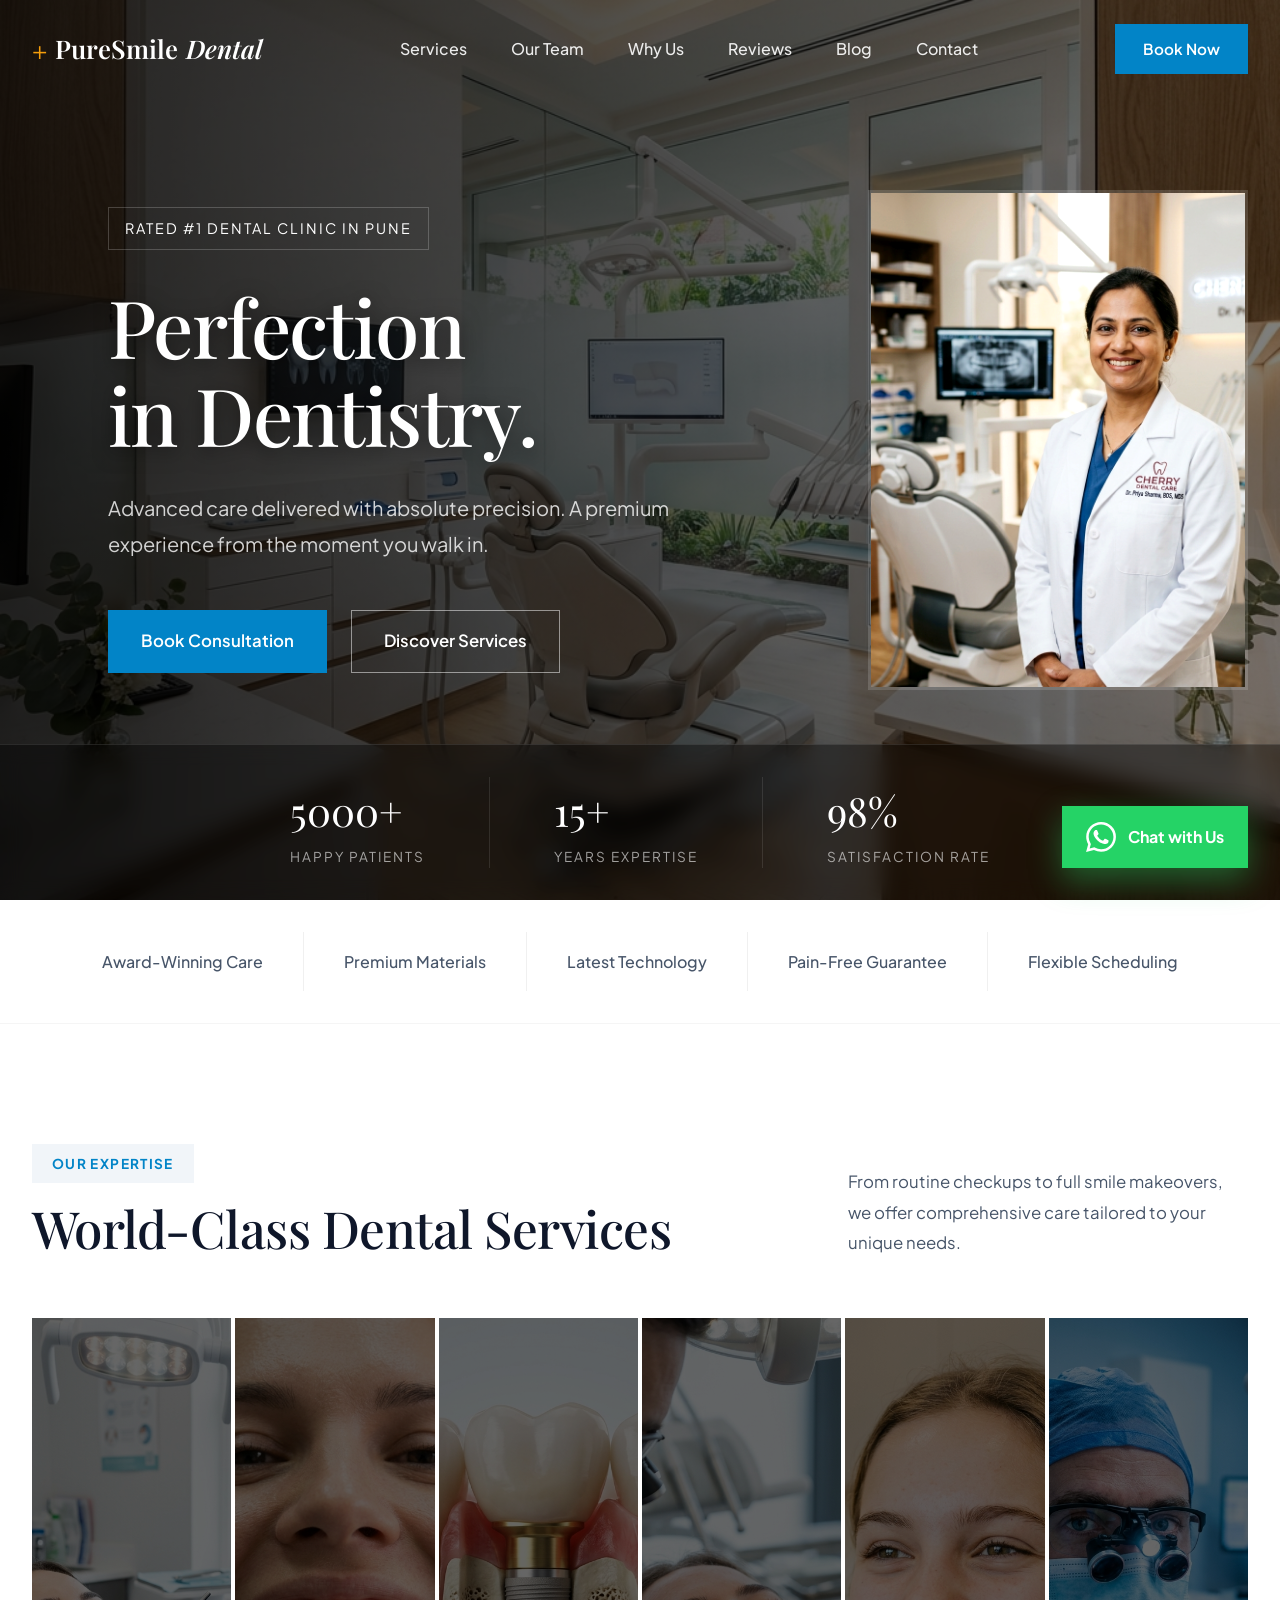
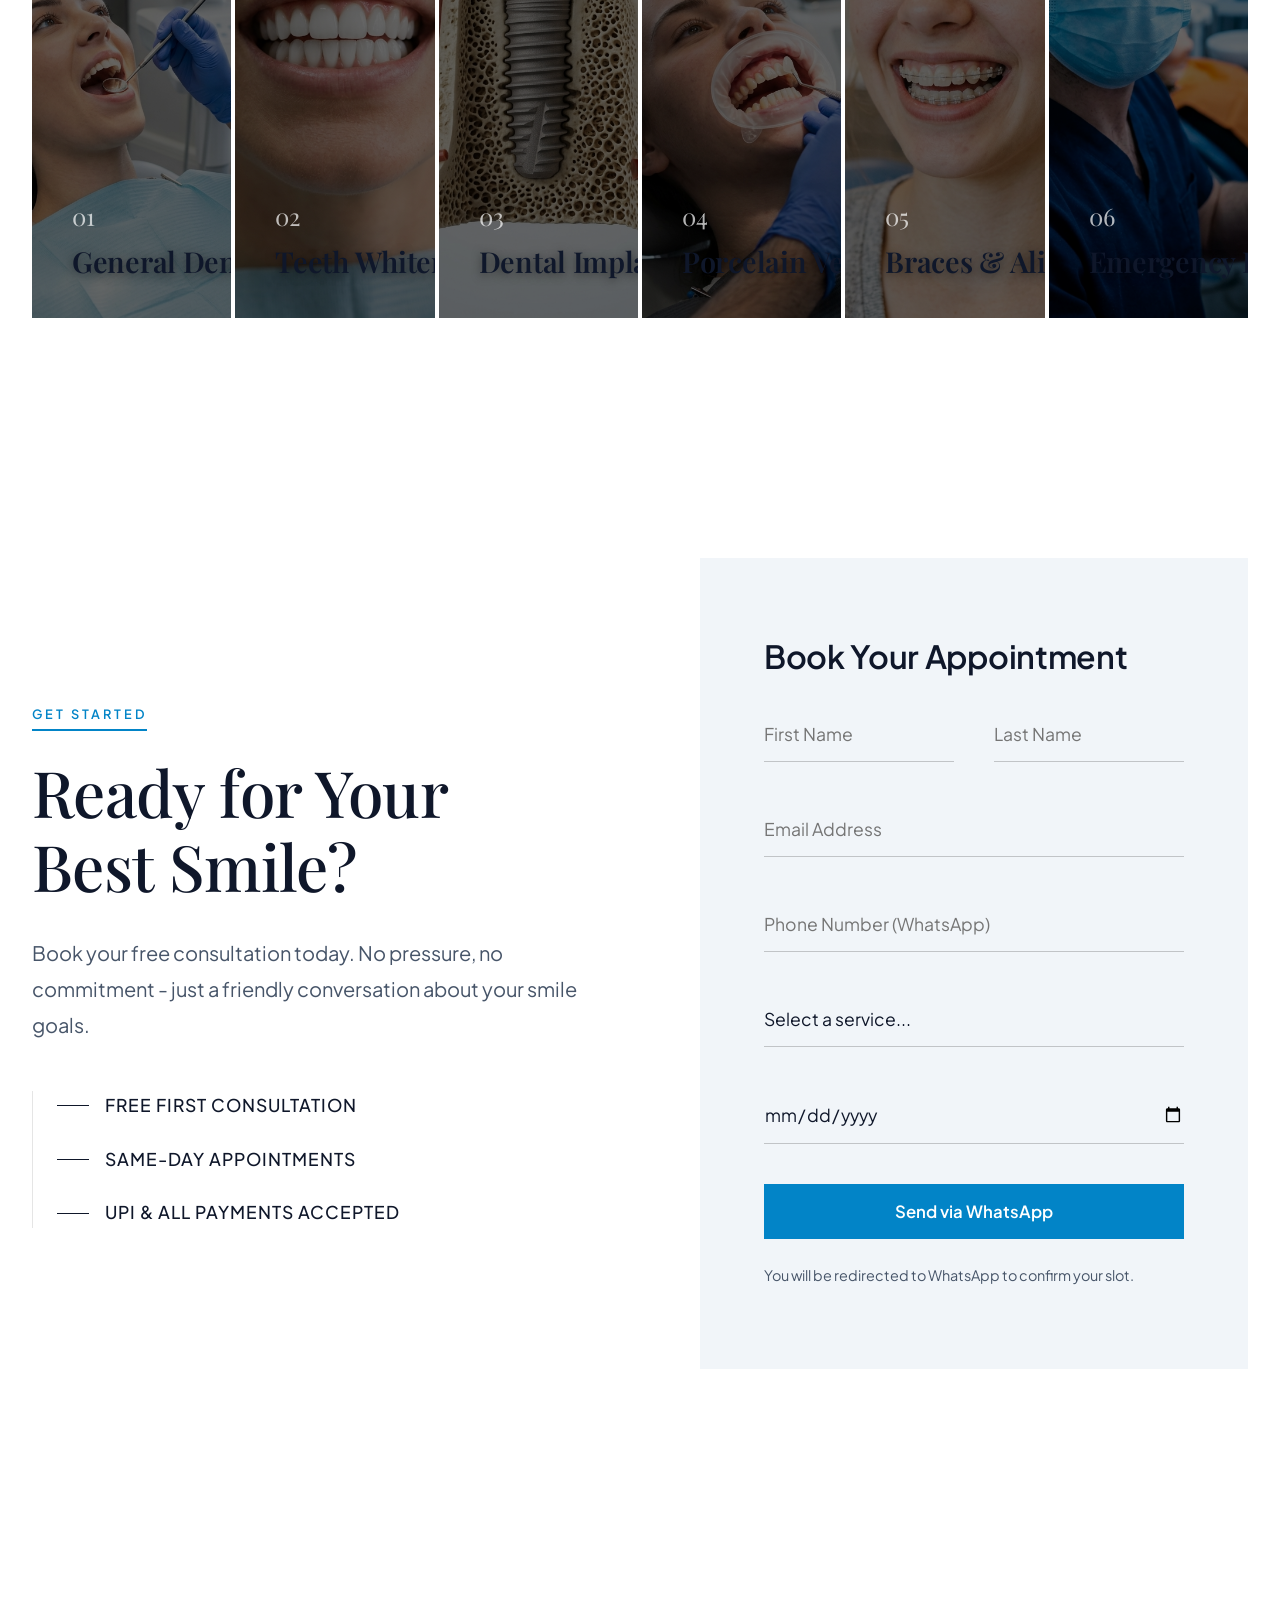
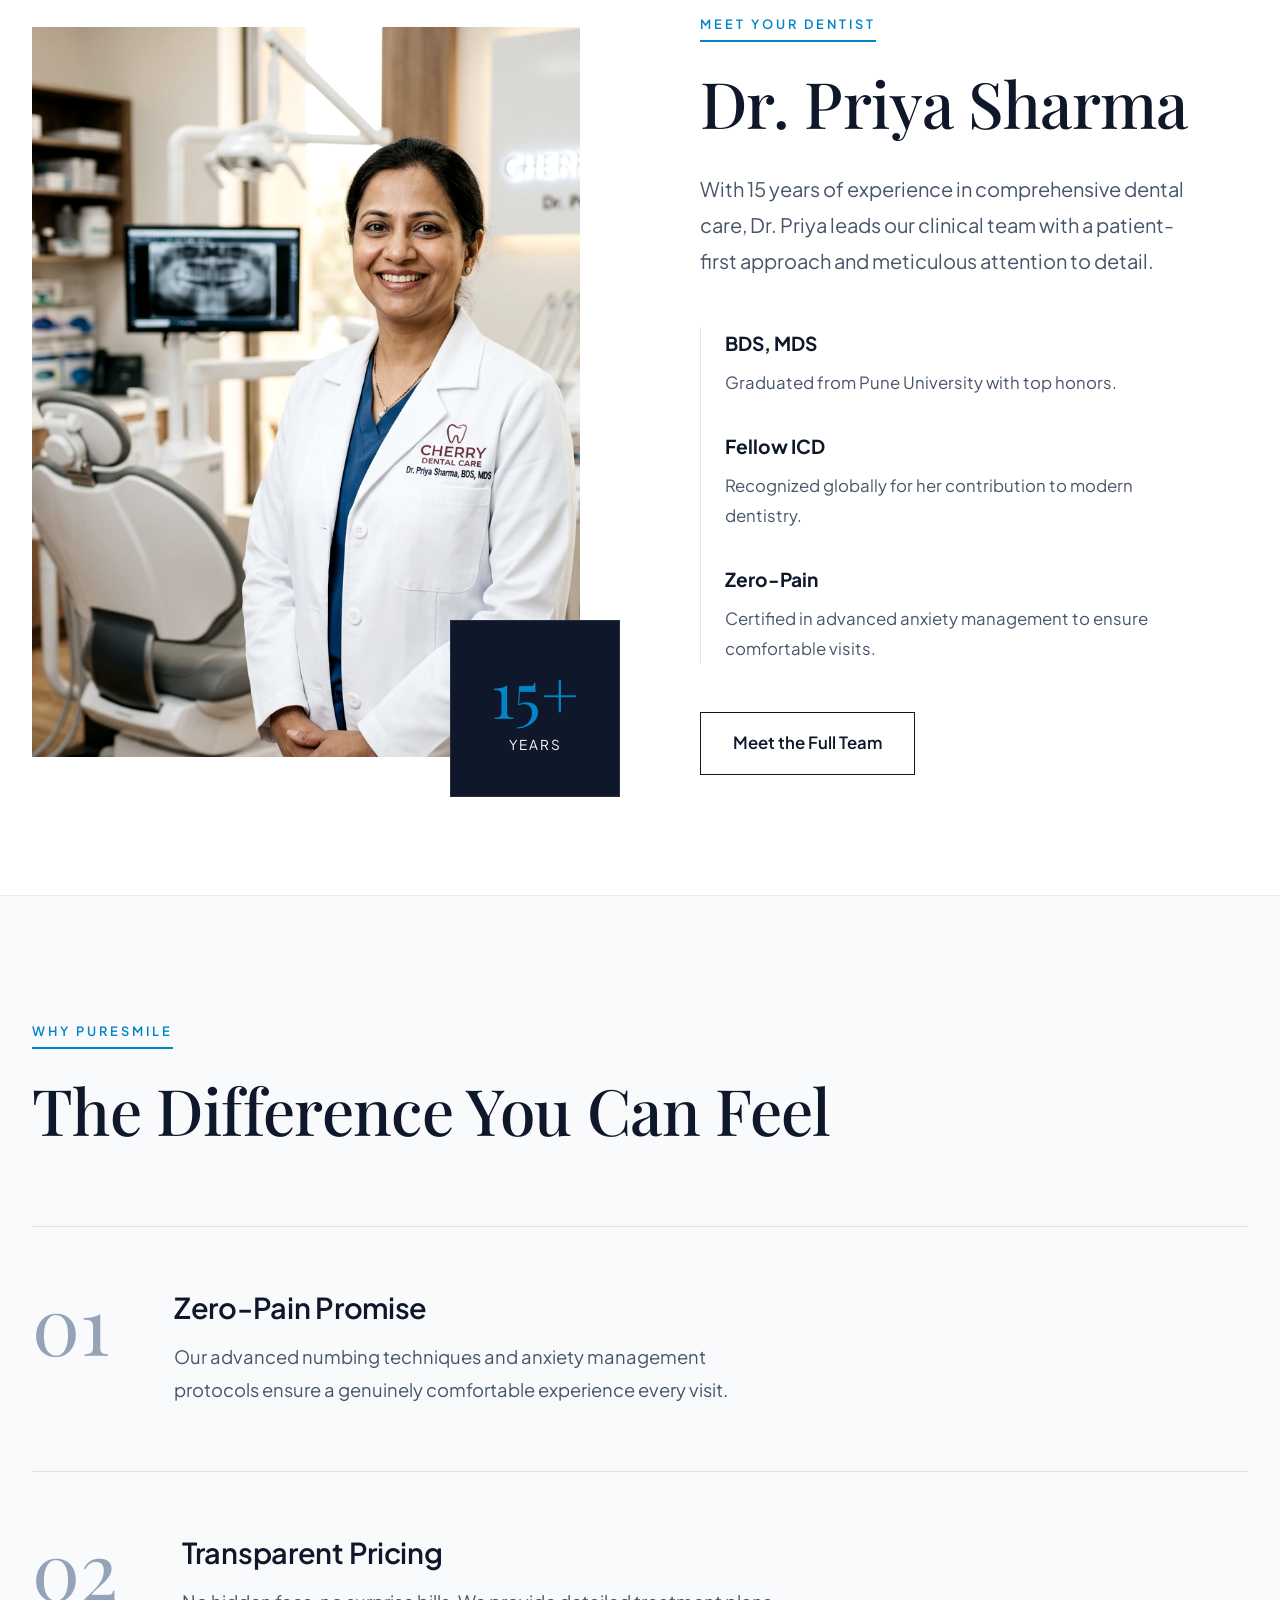
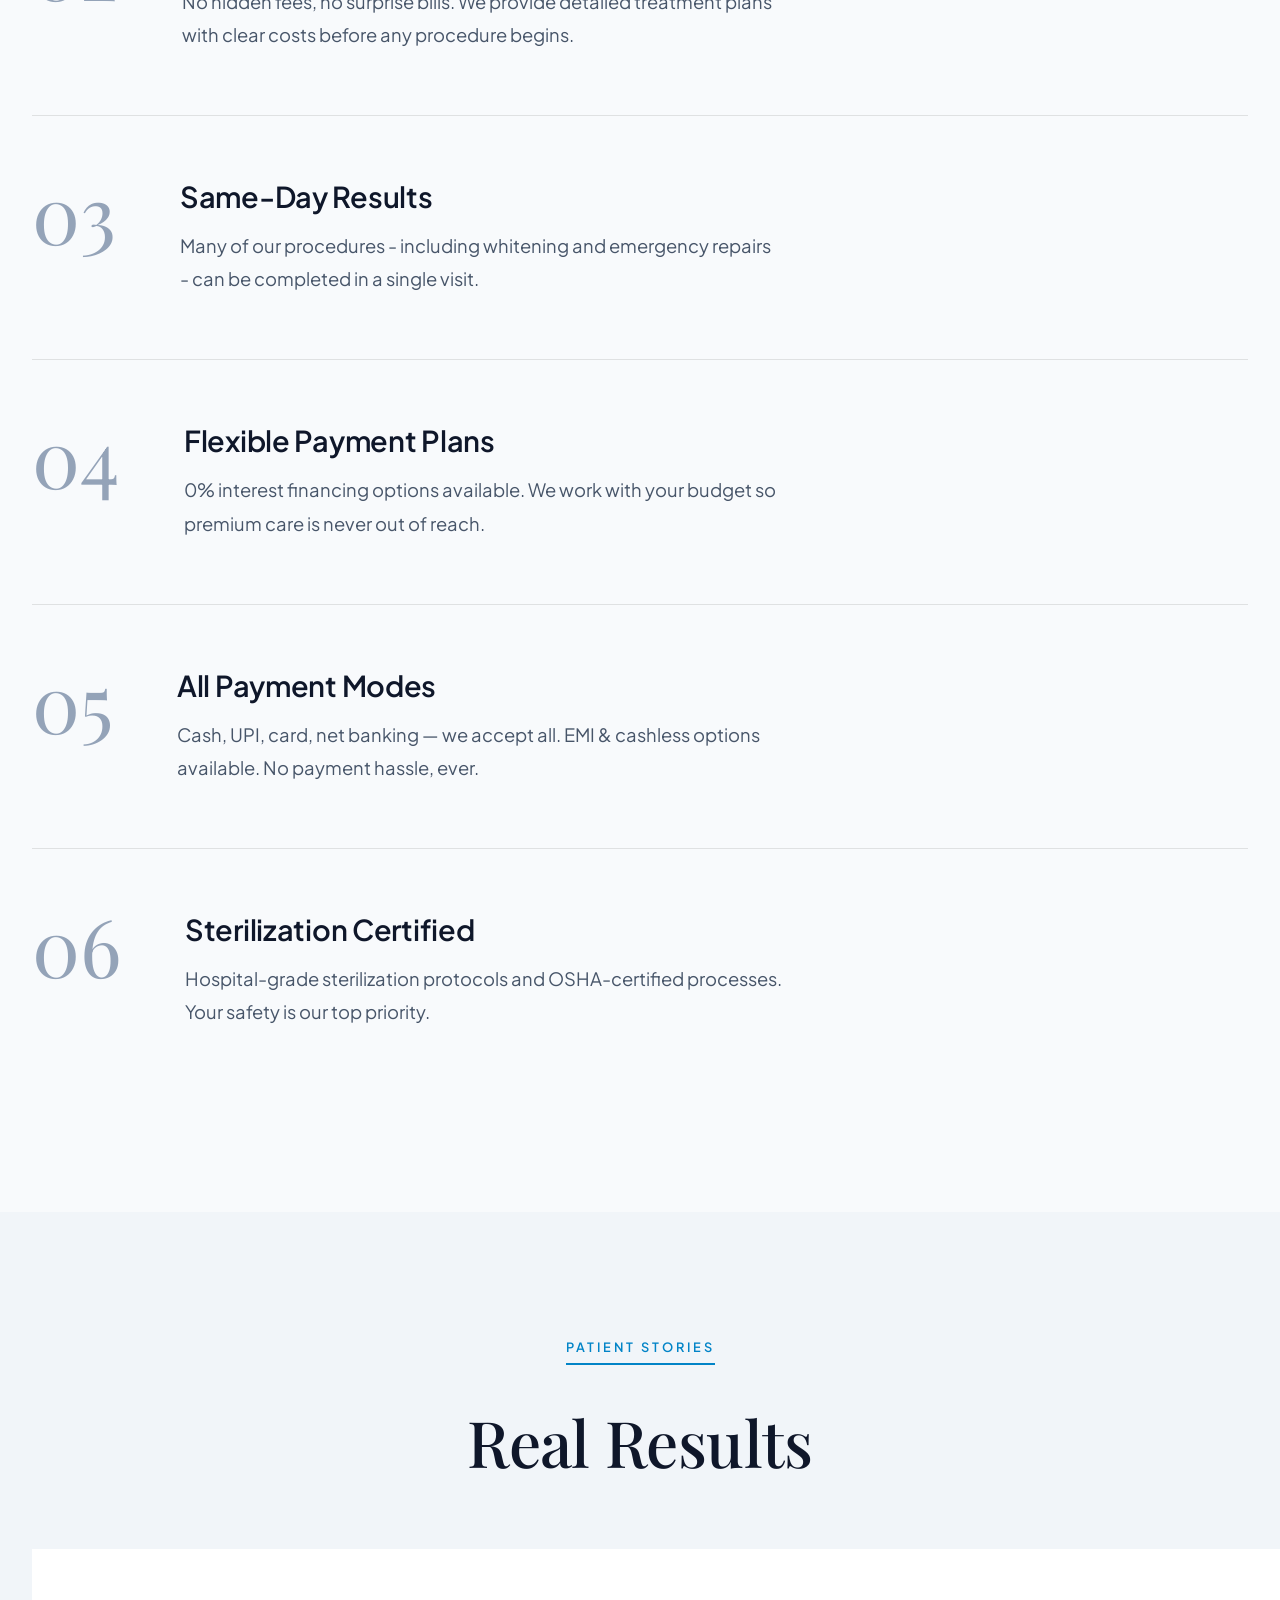
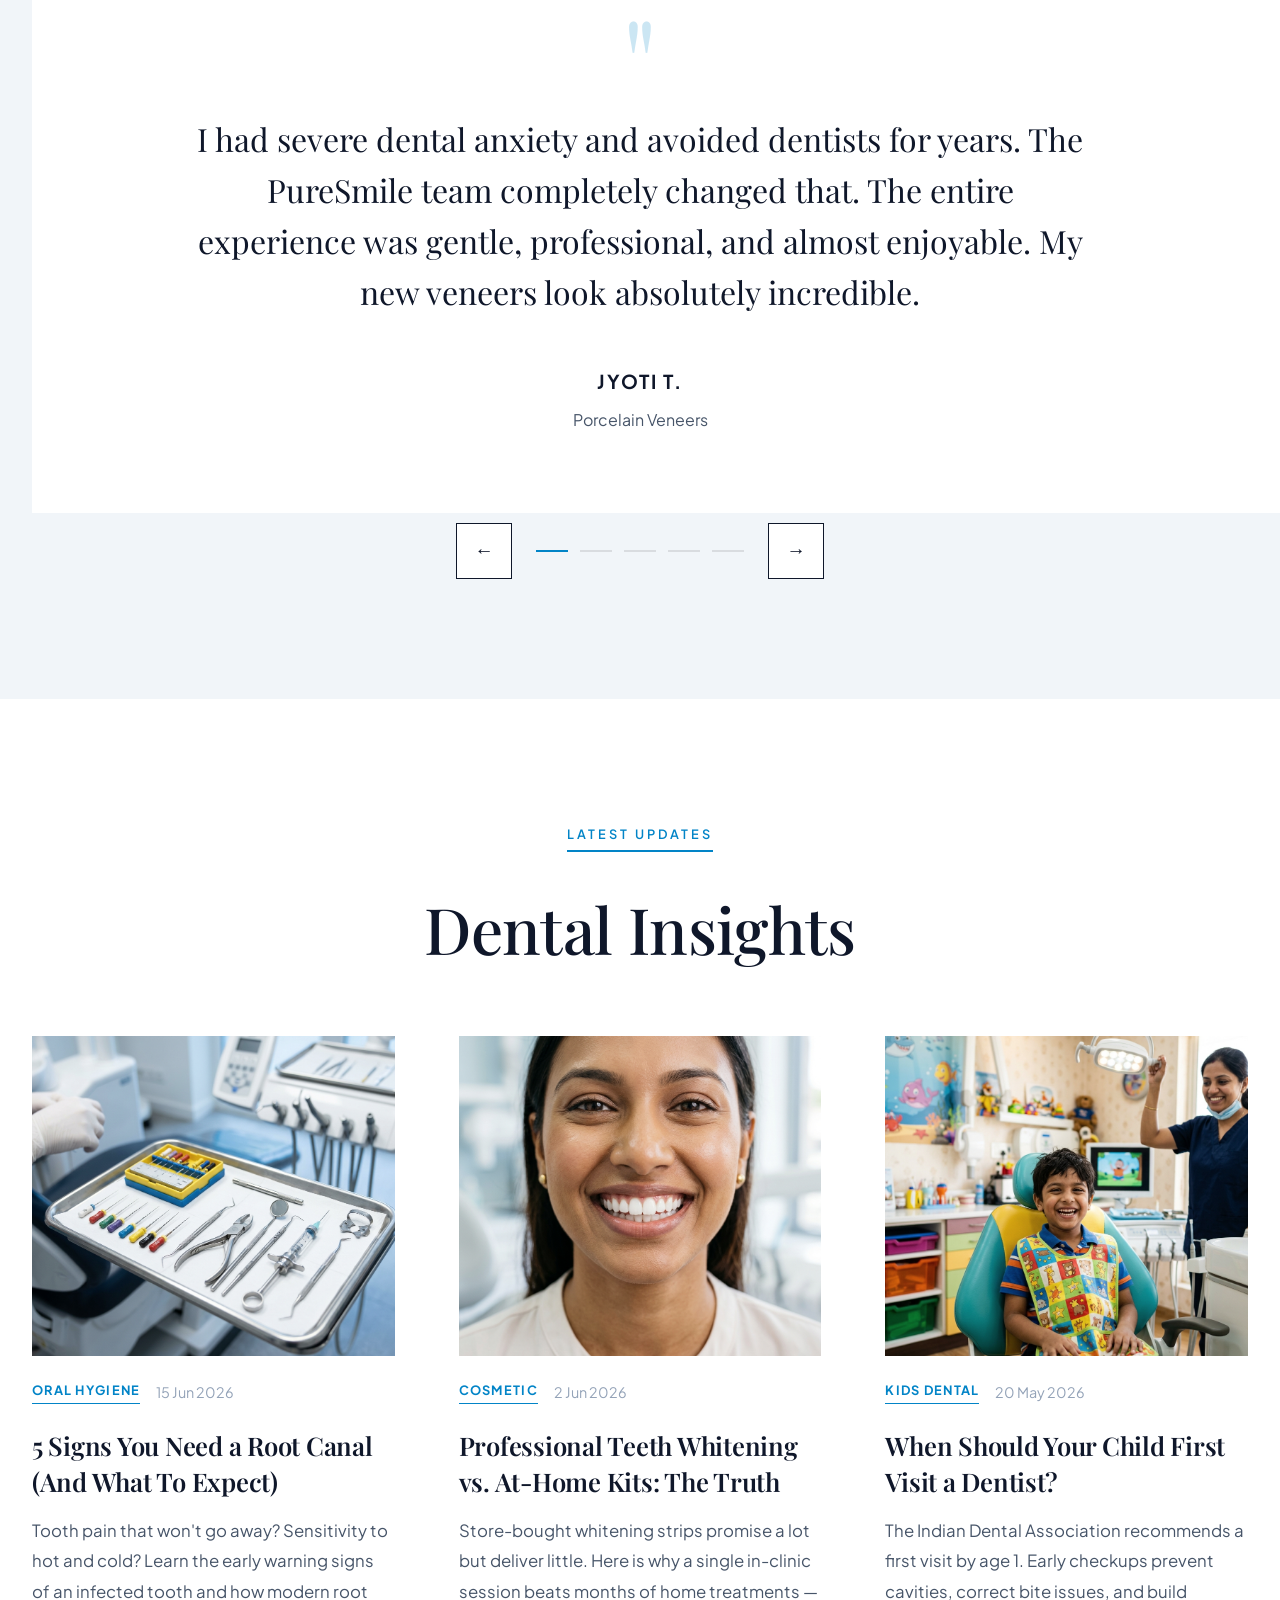
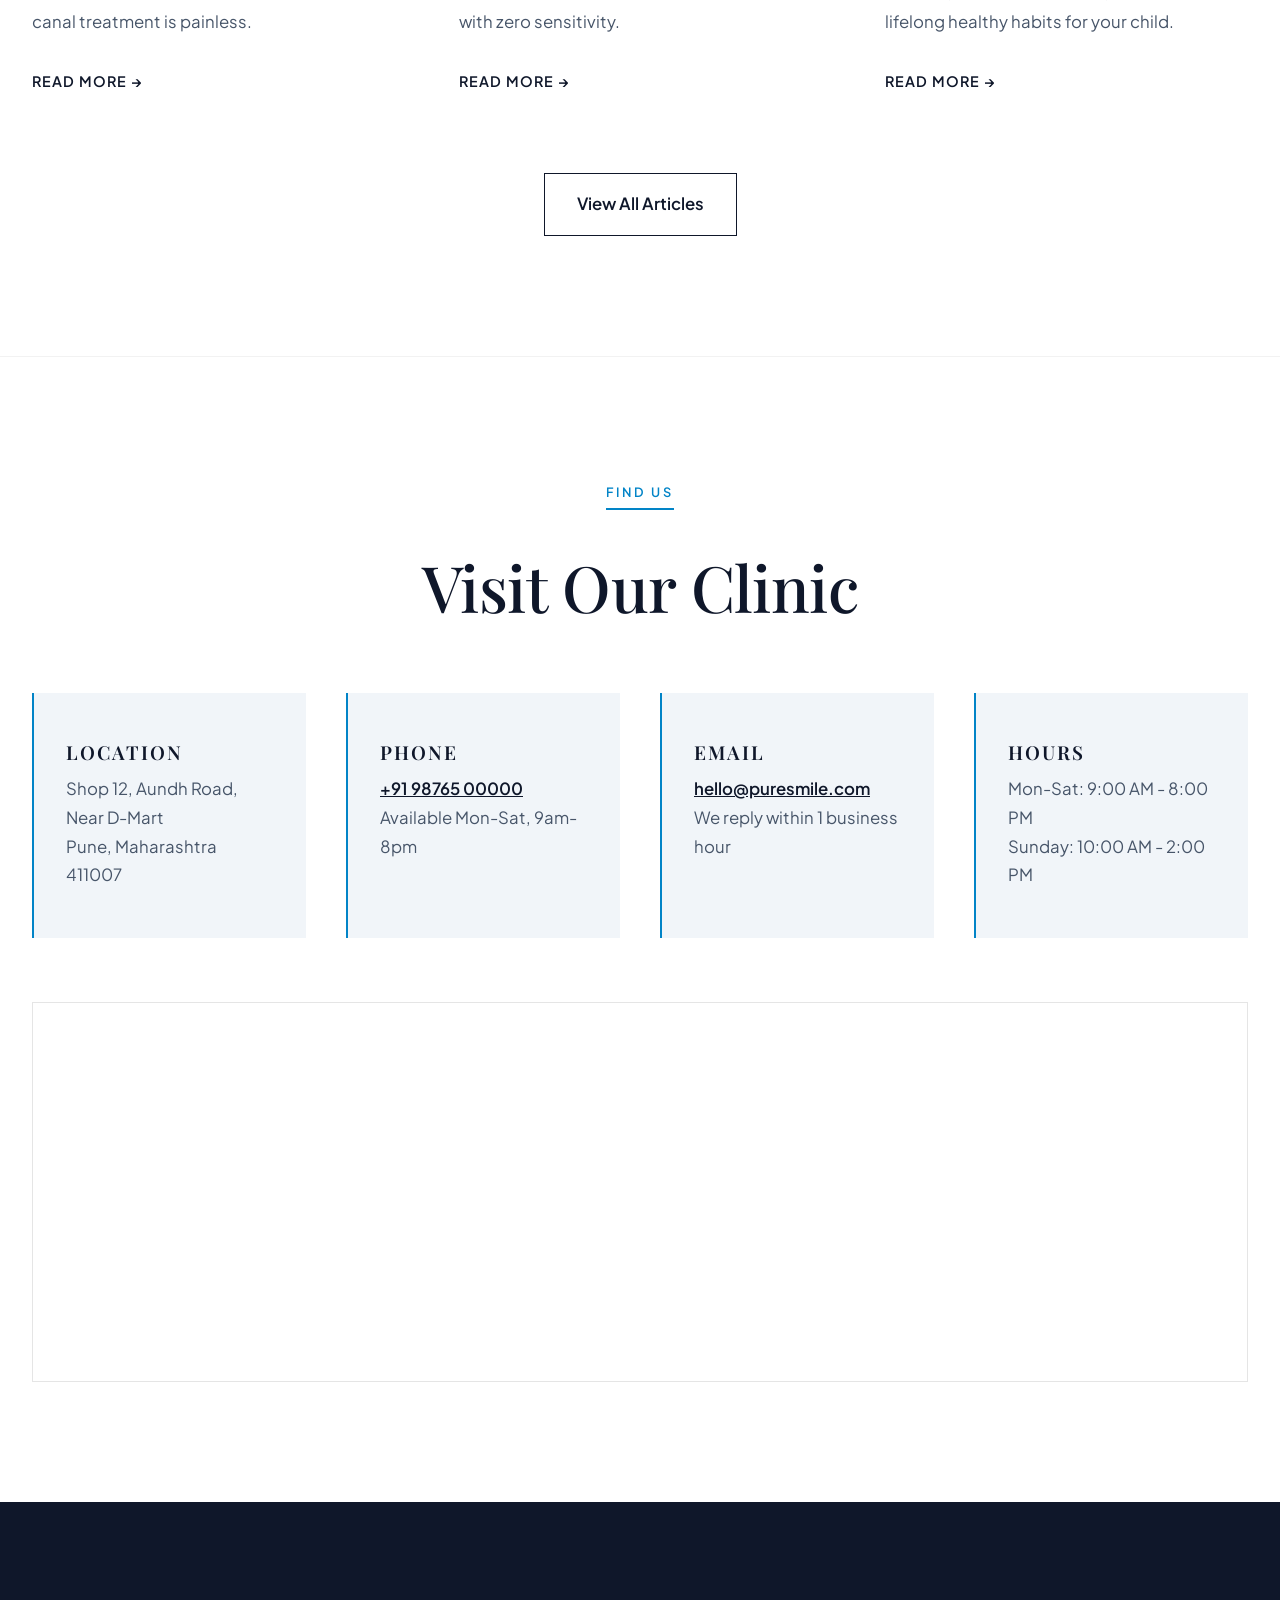
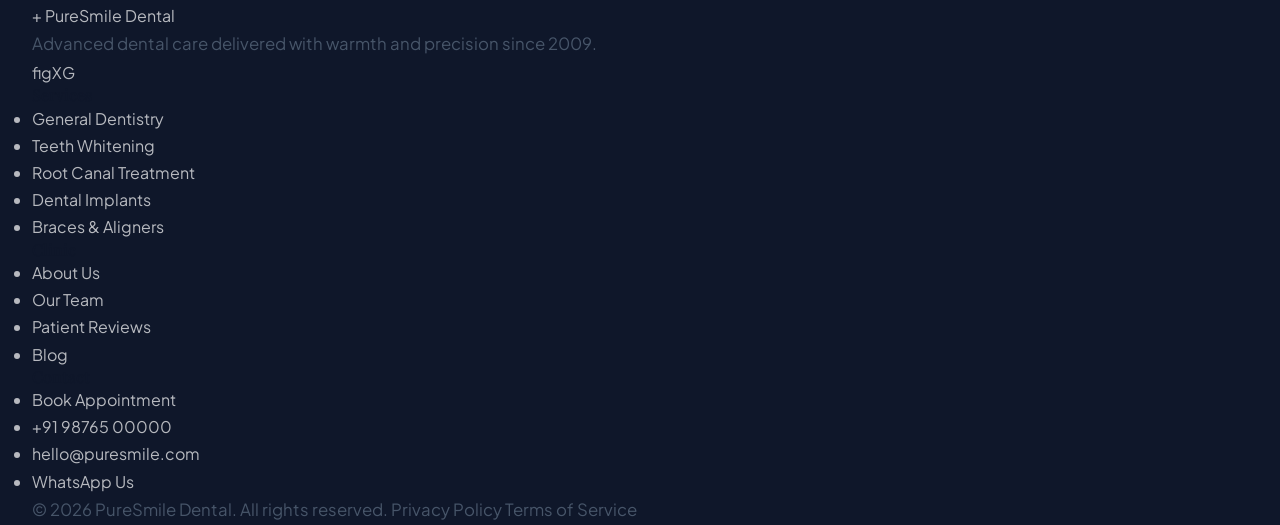
==== commit fd44f7f3: "Fix flex layout bugs on testimonial cards and nav link colors" ====
--- a/index.html
+++ b/index.html
@@ -26,7 +26,7 @@
   <link rel="preconnect" href="https://fonts.gstatic.com" crossorigin />
   <link href="https://fonts.googleapis.com/css2?family=Plus+Jakarta+Sans:wght@300;400;500;600;700;800&family=Playfair+Display:ital,wght@0,400;0,500;0,600;0,700;1,400;1,500;1,600&display=swap" rel="stylesheet" />
   
-  <link rel="stylesheet" href="style.css?v=3" />
+  <link rel="stylesheet" href="style.css" />
 
   <!-- Schema.org JSON-LD -->
   <script type="application/ld+json">
@@ -502,6 +502,6 @@
     <span>Chat with Us</span>
   </a>
 
-  <script src="script.js?v=3"></script>
+  <script src="script.js"></script>
 </body>
 </html>
--- a/style.css
+++ b/style.css
@@ -142,24 +142,33 @@
   font-family: var(--font-display);
   font-size: 1.6rem;
   font-weight: 600;
+  color: #fff;
+  display: flex;
+  align-items: center;
+  gap: 8px;
+  transition: var(--transition);
+}
+.nav.scrolled .nav-logo {
   color: var(--text-main);
-  display: flex;
-  align-items: center;
-  gap: 8px;
-  transition: var(--transition);
 }
 .logo-icon { color: var(--secondary); font-family: var(--font-body); font-weight: 300; }
-.logo-accent { font-style: italic; color: var(--primary); }
+.logo-accent { font-style: italic; color: #fff; }
+.nav.scrolled .logo-accent { color: var(--primary); }
 
 .nav-links { display: flex; list-style: none; gap: 12px; margin: 0 auto; }
 .nav-links a {
   padding: 8px 16px;
   font-weight: 500;
+  color: rgba(255,255,255,0.9);
+  transition: var(--transition);
+  font-size: 1rem;
+}
+.nav.scrolled .nav-links a {
   color: var(--text-muted);
-  transition: var(--transition);
-  font-size: 1rem;
 }
 .nav-links a:hover, .nav-links a.active { color: var(--primary); background: transparent; border-bottom: 2px solid var(--primary); }
+.nav-hamburger span { display: block; width: 28px; height: 2px; background: #fff; border-radius: 2px; transition: var(--transition); }
+.nav.scrolled .nav-hamburger span { background: var(--text-main); }
 
 .nav-cta {
   background: var(--primary);
@@ -181,10 +190,11 @@
 .hero.cinematic {
   min-height: 100vh;
   display: flex;
-  align-items: center;
+  flex-direction: column;
+  justify-content: center;
   position: relative;
   overflow: hidden;
-  padding: 120px 0 0;
+  padding: 160px 0 180px;
   max-width: 100%;
 }
 .hero-bg {
@@ -217,7 +227,7 @@
   justify-content: space-between;
   width: 100%;
   max-width: 1280px;
-  margin: 0 auto;
+  margin: auto;
   padding: 0 32px;
   gap: 48px;
 }
@@ -628,8 +638,11 @@
   position: relative;
   background: var(--surface);
   padding: 80px 120px;
-  min-width: 100%;
-  flex-shrink: 0;
+  flex: 0 0 100%;
+  width: 100%;
+  min-width: 0;
+  max-width: 100%;
+  box-sizing: border-box;
   display: flex;
   flex-direction: column;
   align-items: center;
@@ -647,7 +660,8 @@
   font-size: 2rem;
   color: var(--text-main);
   line-height: 1.6;
-  margin-bottom: 48px;
+  margin: 0 auto 48px;
+  max-width: 900px;
   font-family: var(--font-display);
 }
 .testimonial-author-sharp {
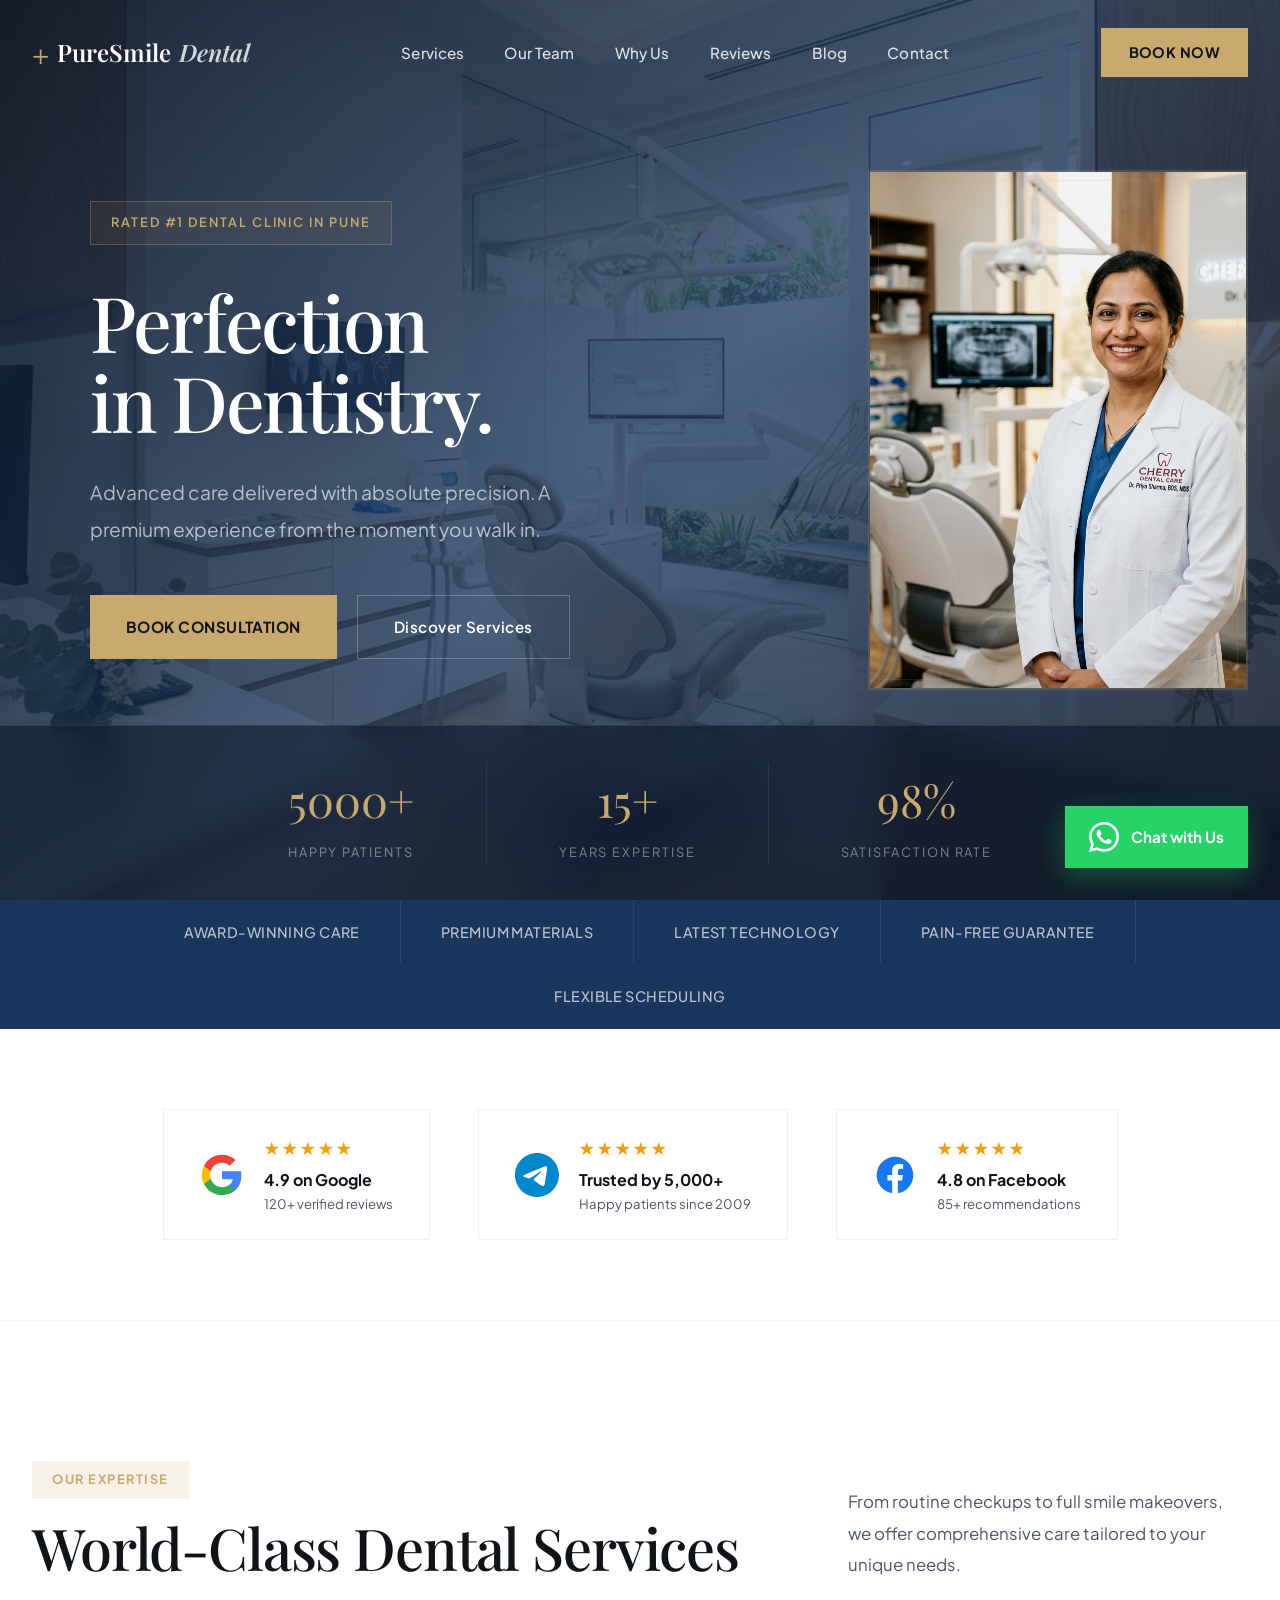
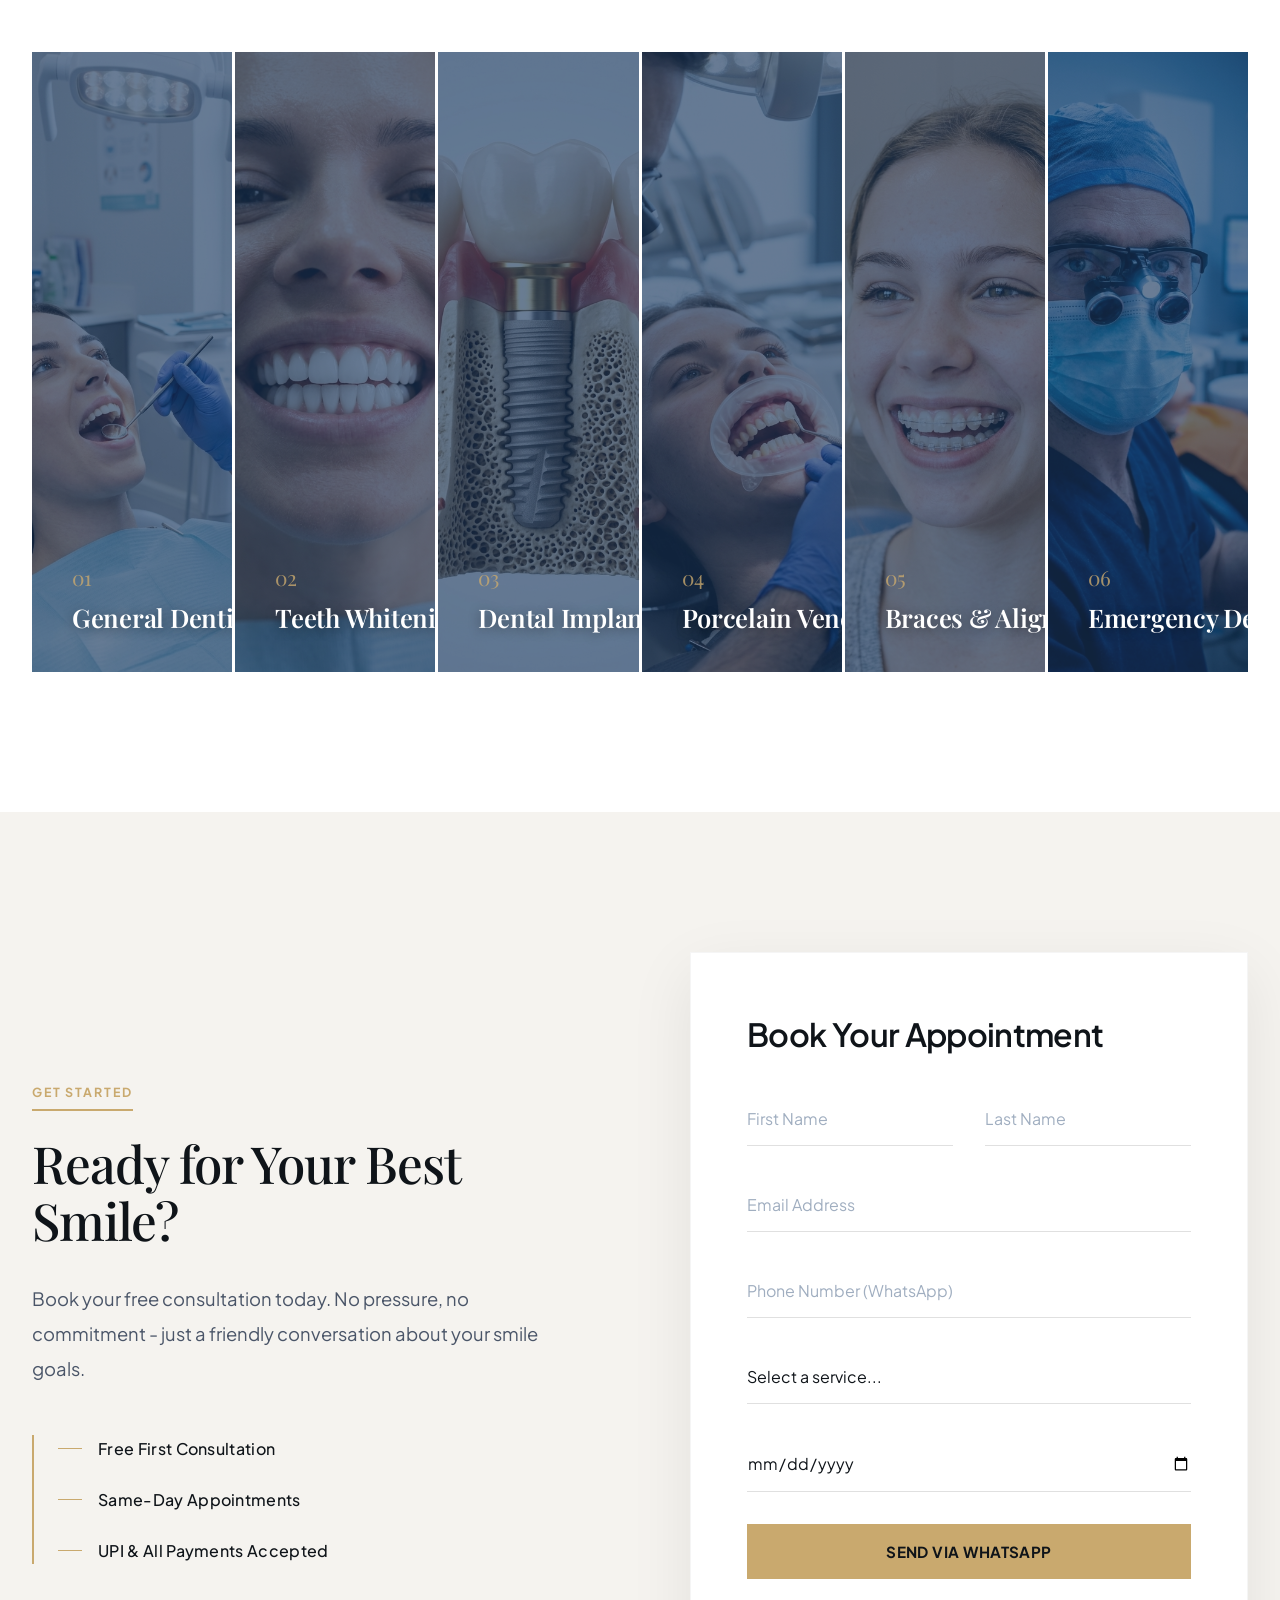
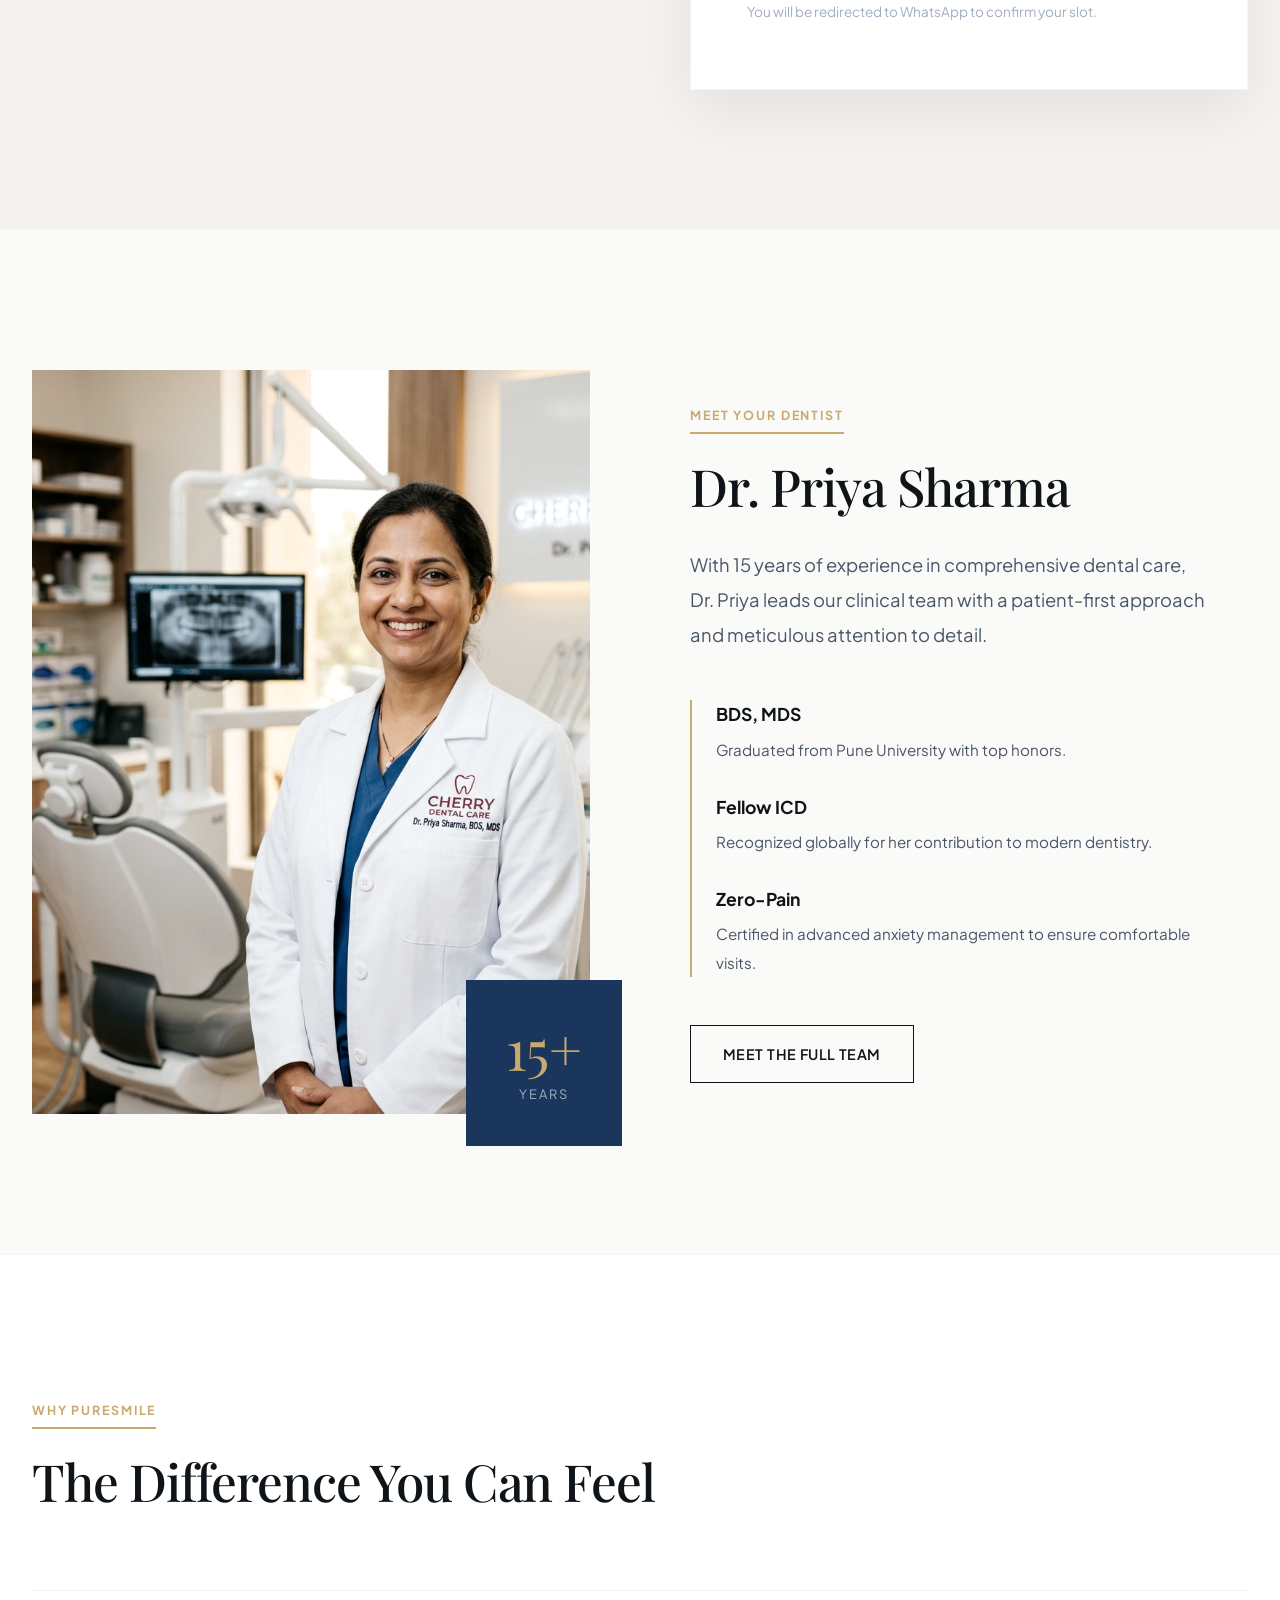
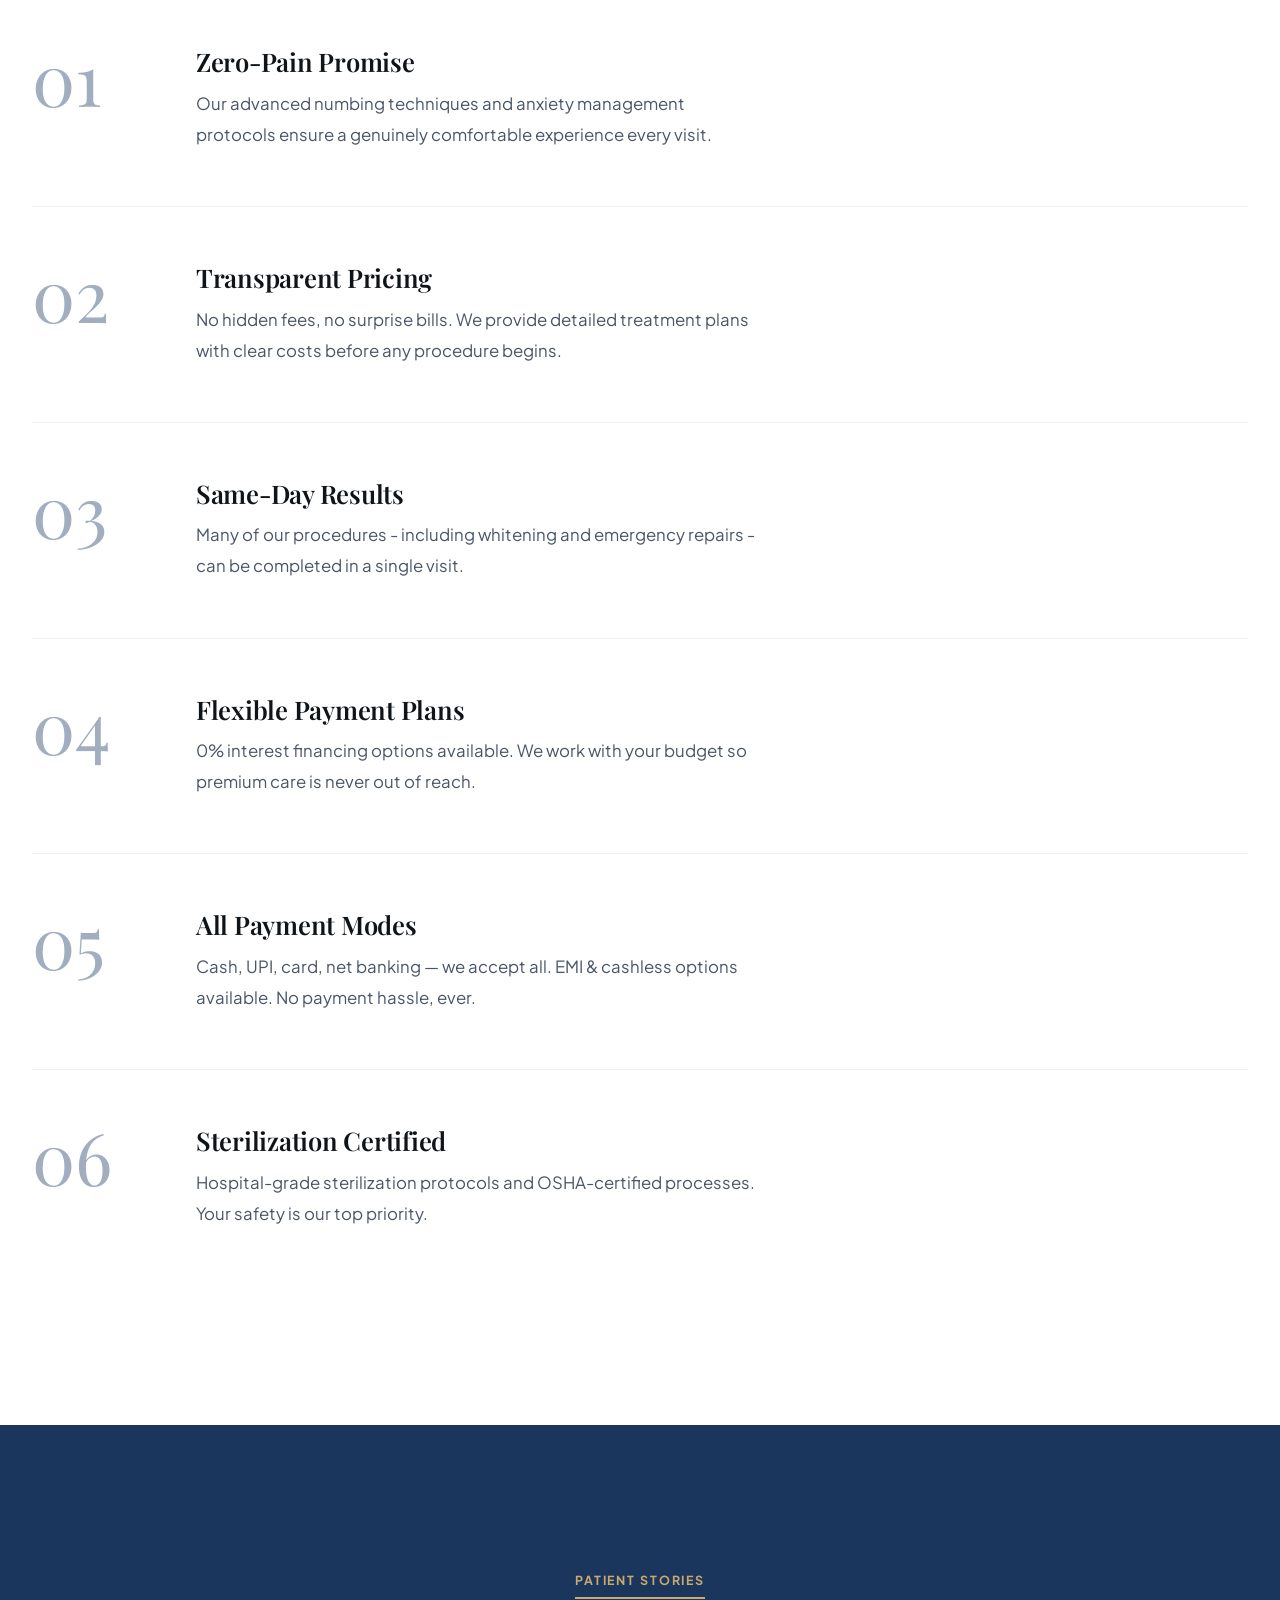
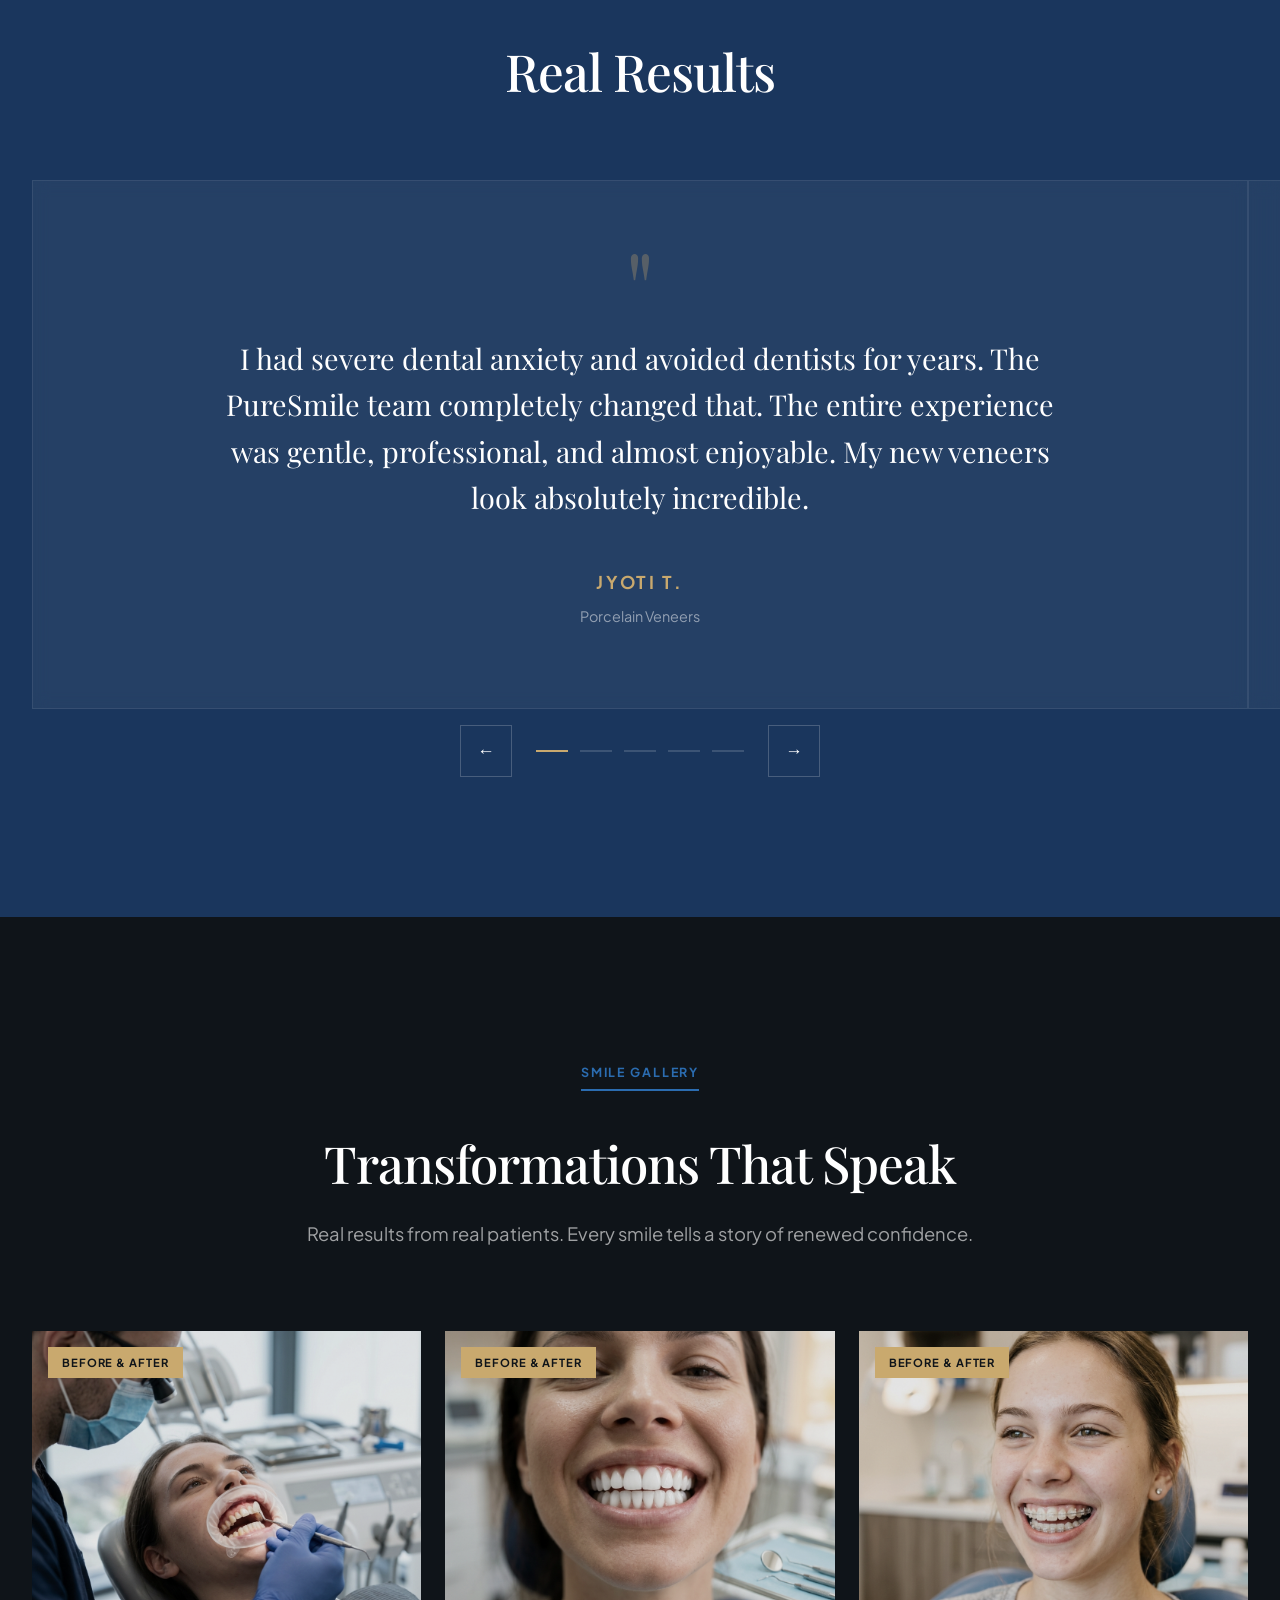
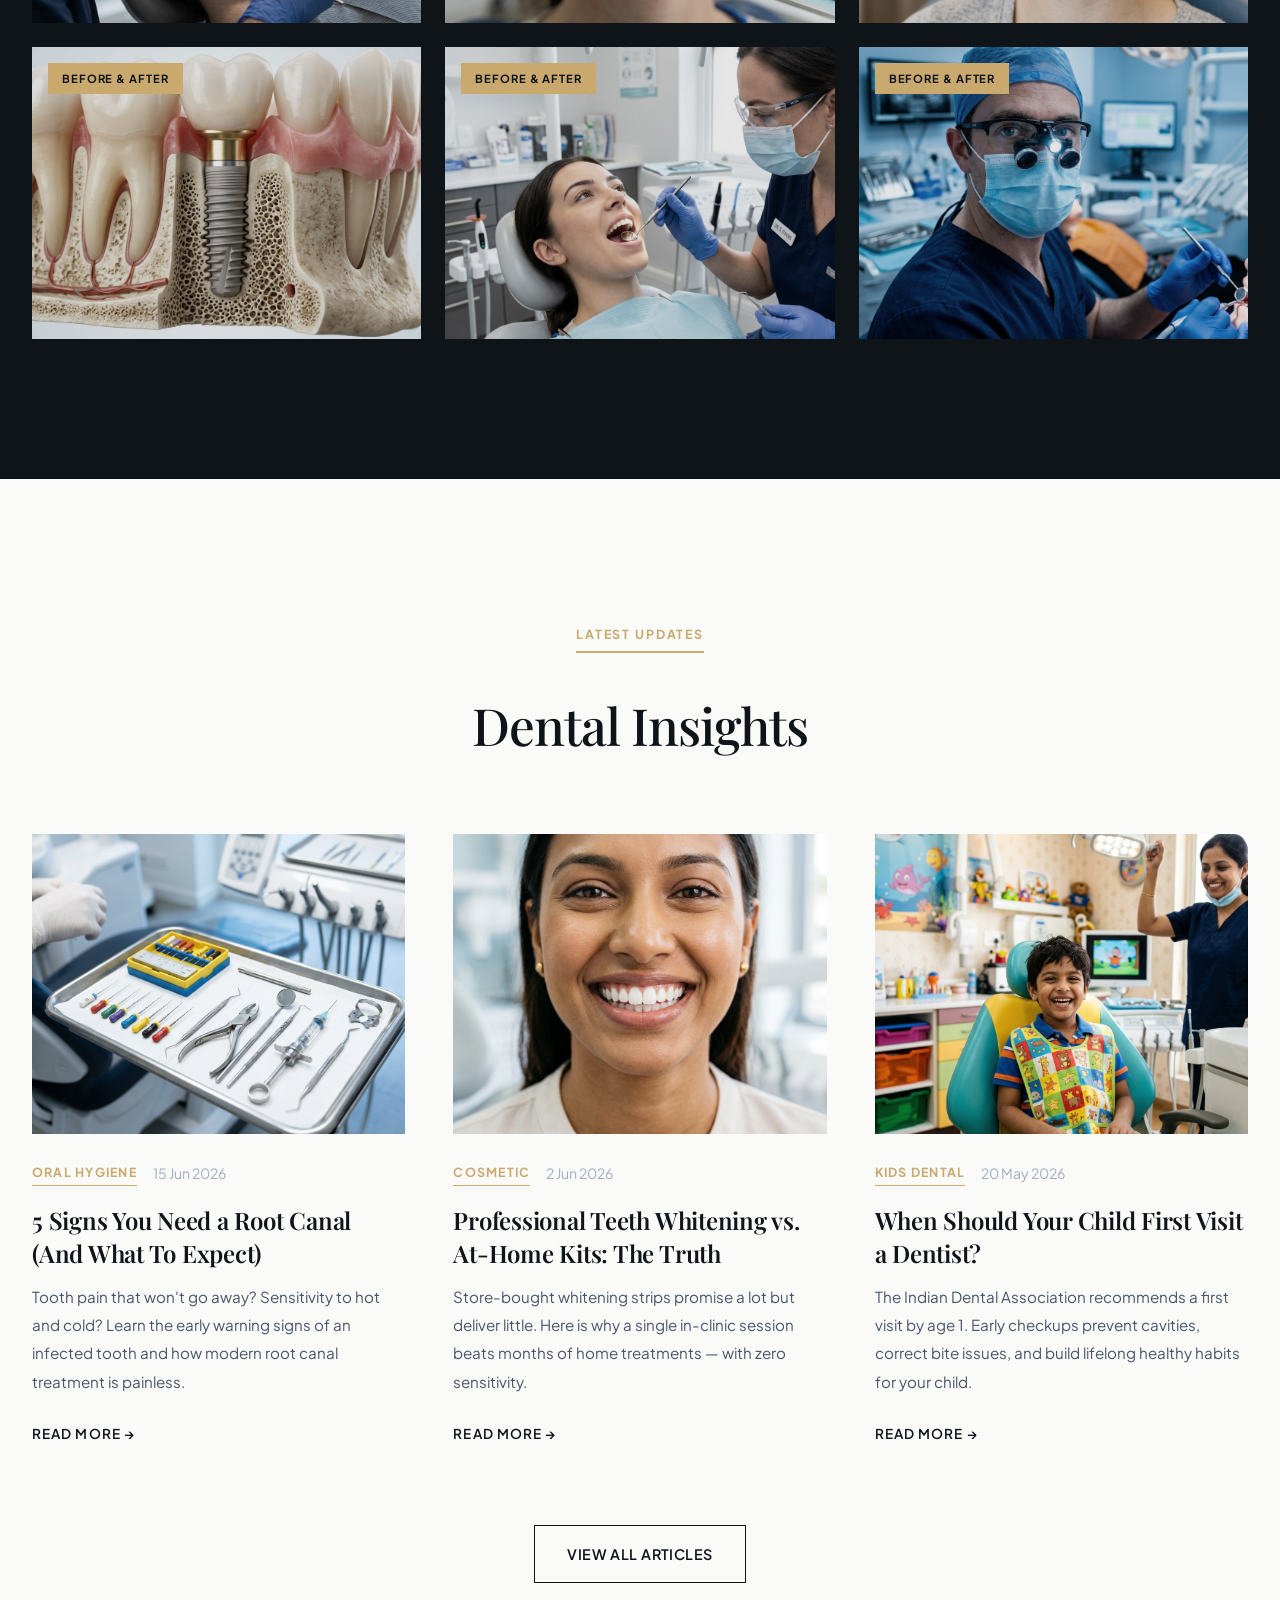
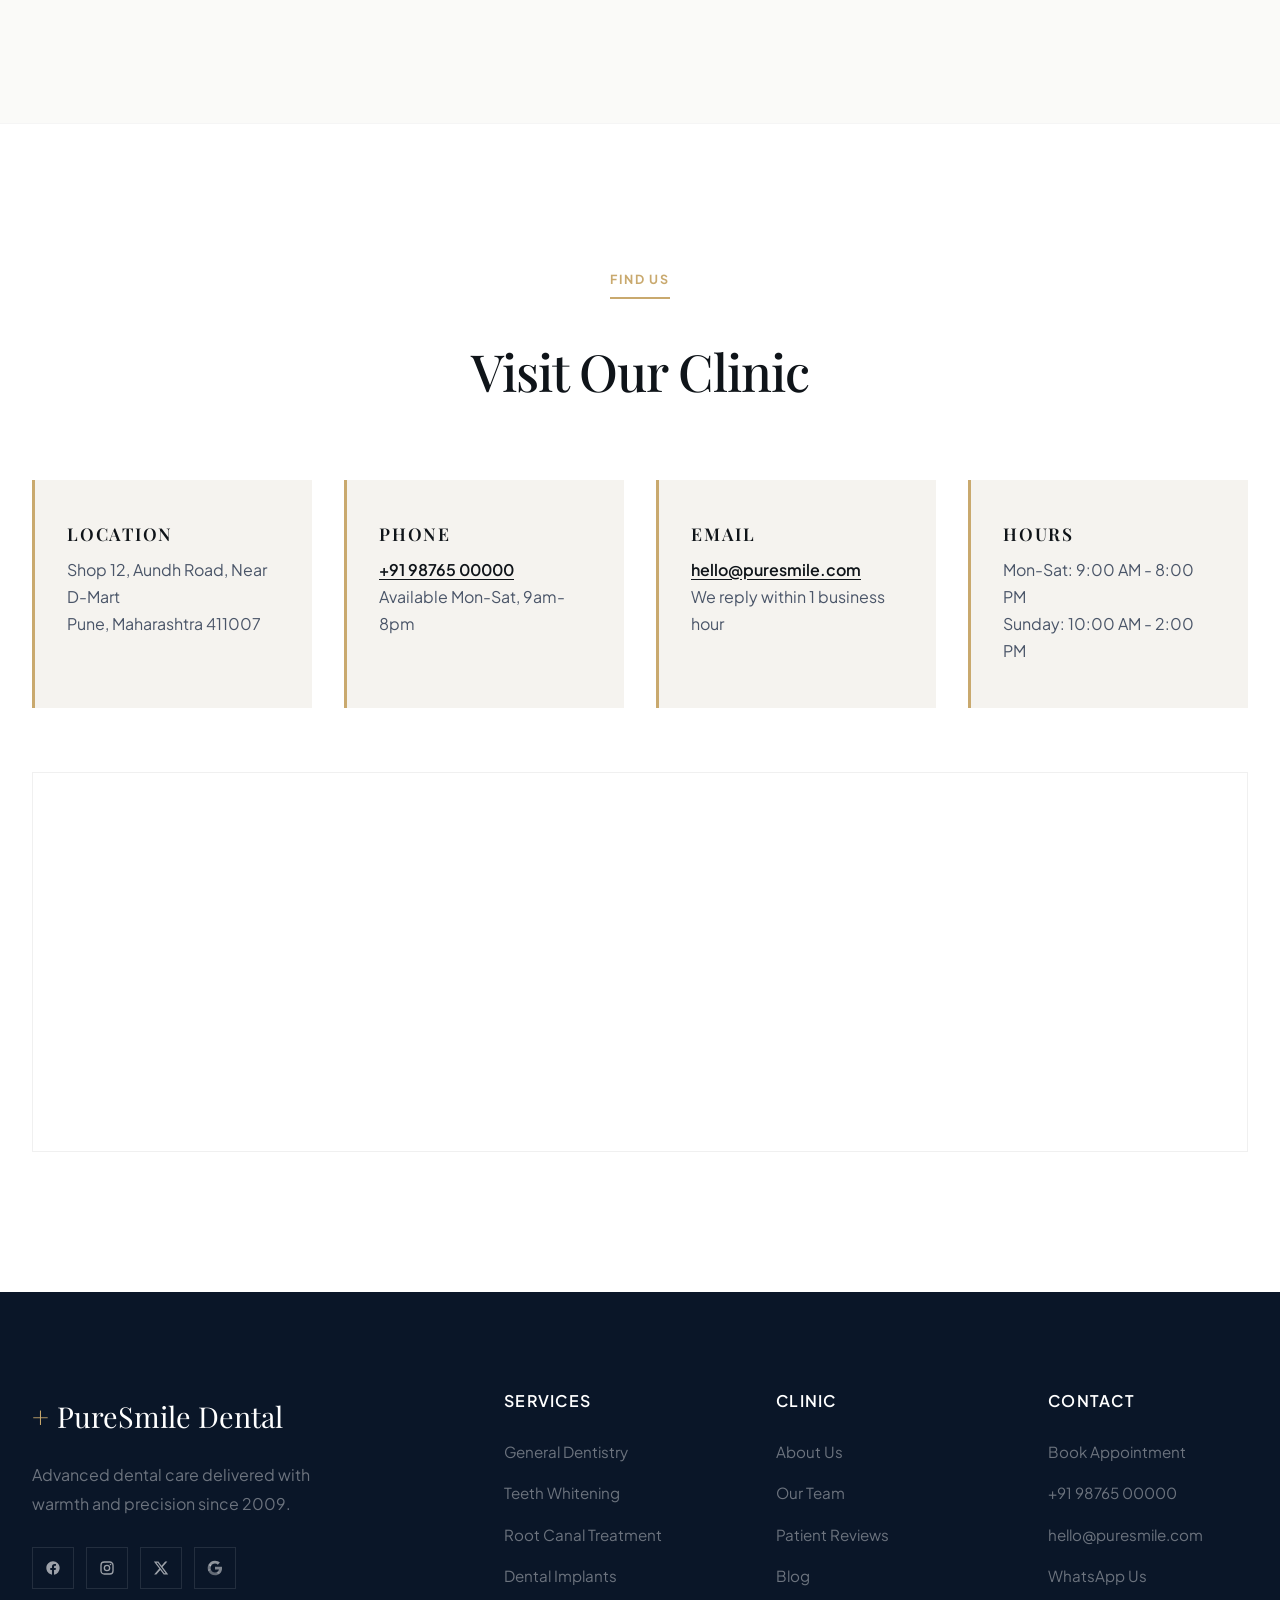
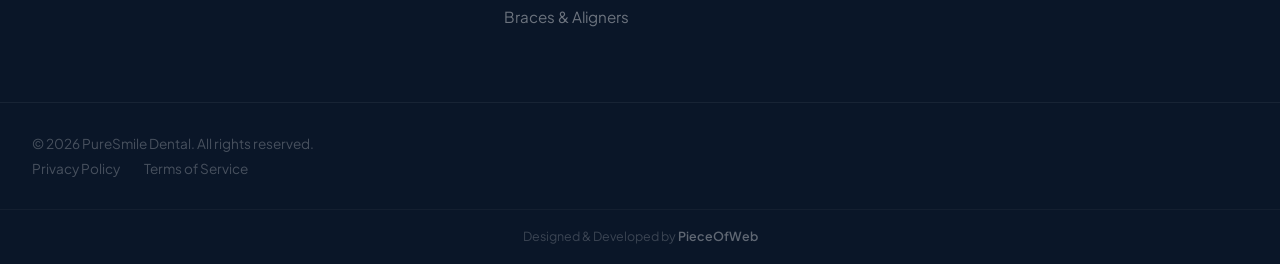
==== commit 6955e8c4: "Major UI/UX overhaul — premium dental website redesign Visual: - New premium color palette (dark nav" ====
--- a/index.html
+++ b/index.html
@@ -26,7 +26,13 @@
   <link rel="preconnect" href="https://fonts.gstatic.com" crossorigin />
   <link href="https://fonts.googleapis.com/css2?family=Plus+Jakarta+Sans:wght@300;400;500;600;700;800&family=Playfair+Display:ital,wght@0,400;0,500;0,600;0,700;1,400;1,500;1,600&display=swap" rel="stylesheet" />
   
+  <!-- Favicon -->
+  <link rel="icon" type="image/svg+xml" href="data:image/svg+xml,%3Csvg xmlns='http://www.w3.org/2000/svg' viewBox='0 0 100 100'%3E%3Cpath d='M50 8c-12 0-22 8-25 20-2 8 0 16 2 24 3 10 6 20 8 30 1 5 4 8 7 10 2 1 5 2 8 0 3-2 6-5 7-10 2-10 5-20 8-30 2-8 4-16 2-24C64 16 58 8 50 8z' fill='%230284c7'/%3E%3Ccircle cx='42' cy='30' r='4' fill='white' opacity='0.8'/%3E%3Ccircle cx='58' cy='30' r='4' fill='white' opacity='0.8'/%3E%3C/svg%3E" />
+
   <link rel="stylesheet" href="style.css" />
+
+  <!-- Preload hero image -->
+  <link rel="preload" as="image" href="images/dental_hero_bg.png" />
 
   <!-- Schema.org JSON-LD -->
   <script type="application/ld+json">
@@ -62,6 +68,17 @@
   </script>
 </head>
 <body>
+  <!-- Page Preloader -->
+  <div class="page-loader" id="pageLoader">
+    <div class="loader-tooth">
+      <svg viewBox="0 0 100 100" fill="none" xmlns="http://www.w3.org/2000/svg">
+        <path d="M50 8c-12 0-22 8-25 20-2 8 0 16 2 24 3 10 6 20 8 30 1 5 4 8 7 10 2 1 5 2 8 0 3-2 6-5 7-10 2-10 5-20 8-30 2-8 4-16 2-24C64 16 58 8 50 8z" fill="#0284c7"/>
+        <circle cx="42" cy="30" r="4" fill="white" opacity="0.8"/>
+        <circle cx="58" cy="30" r="4" fill="white" opacity="0.8"/>
+      </svg>
+    </div>
+  </div>
+
   <nav class="nav" id="navbar">
     <div class="nav-container">
       <a href="#" class="nav-logo"><span class="logo-icon">+</span> PureSmile<span class="logo-accent">Dental</span></a>
@@ -116,6 +133,44 @@
     </div>
   </section>
 
+  <!-- Social Proof / Reviews -->
+  <section class="social-proof">
+    <div class="container">
+      <div class="social-proof-inner">
+        <div class="sp-badge">
+          <div class="sp-badge-icon">
+            <svg viewBox="0 0 24 24" xmlns="http://www.w3.org/2000/svg"><path d="M22.56 12.25c0-.78-.07-1.53-.2-2.25H12v4.26h5.92a5.06 5.06 0 01-2.2 3.32v2.77h3.57c2.08-1.92 3.28-4.74 3.28-8.1z" fill="#4285F4"/><path d="M12 23c2.97 0 5.46-.98 7.28-2.66l-3.57-2.77c-.98.66-2.23 1.06-3.71 1.06-2.86 0-5.29-1.93-6.16-4.53H2.18v2.84C3.99 20.53 7.7 23 12 23z" fill="#34A853"/><path d="M5.84 14.09c-.22-.66-.35-1.36-.35-2.09s.13-1.43.35-2.09V7.07H2.18C1.43 8.55 1 10.22 1 12s.43 3.45 1.18 4.93l2.85-2.22.81-.62z" fill="#FBBC05"/><path d="M12 5.38c1.62 0 3.06.56 4.21 1.64l3.15-3.15C17.45 2.09 14.97 1 12 1 7.7 1 3.99 3.47 2.18 7.07l3.66 2.84c.87-2.6 3.3-4.53 6.16-4.53z" fill="#EA4335"/></svg>
+          </div>
+          <div class="sp-badge-text">
+            <div class="sp-stars">★★★★★</div>
+            <strong>4.9 on Google</strong>
+            <span>120+ verified reviews</span>
+          </div>
+        </div>
+        <div class="sp-badge">
+          <div class="sp-badge-icon">
+            <svg viewBox="0 0 24 24" xmlns="http://www.w3.org/2000/svg"><path d="M12 0C5.373 0 0 5.373 0 12s5.373 12 12 12 12-5.373 12-12S18.627 0 12 0zm5.562 8.161c-.18 1.897-.962 6.502-1.359 8.627-.168.9-.5 1.201-.82 1.23-.697.064-1.226-.461-1.901-.903-1.056-.692-1.653-1.123-2.678-1.799-1.185-.781-.417-1.21.258-1.911.177-.184 3.247-2.977 3.307-3.23.007-.032.014-.15-.056-.212s-.174-.041-.249-.024c-.106.024-1.793 1.14-5.061 3.345-.479.33-.913.49-1.302.48-.428-.008-1.252-.241-1.865-.44-.752-.245-1.349-.374-1.297-.789.027-.216.325-.437.893-.663 3.498-1.524 5.83-2.529 6.998-3.014 3.332-1.386 4.025-1.627 4.476-1.635.099-.002.321.023.465.141.12.098.153.229.169.354.015.12.035.389.019.6z" fill="#0088CC"/></svg>
+          </div>
+          <div class="sp-badge-text">
+            <div class="sp-stars">★★★★★</div>
+            <strong>Trusted by 5,000+</strong>
+            <span>Happy patients since 2009</span>
+          </div>
+        </div>
+        <div class="sp-badge">
+          <div class="sp-badge-icon">
+            <svg viewBox="0 0 24 24" xmlns="http://www.w3.org/2000/svg"><path d="M12 2.04C6.5 2.04 2 6.53 2 12.06C2 17.06 5.66 21.21 10.44 21.96V14.96H7.9V12.06H10.44V9.85C10.44 7.34 11.93 5.96 14.22 5.96C15.31 5.96 16.45 6.15 16.45 6.15V8.62H15.19C13.95 8.62 13.56 9.39 13.56 10.18V12.06H16.34L15.89 14.96H13.56V21.96A10 10 0 0022 12.06C22 6.53 17.5 2.04 12 2.04Z" fill="#1877F2"/></svg>
+          </div>
+          <div class="sp-badge-text">
+            <div class="sp-stars">★★★★★</div>
+            <strong>4.8 on Facebook</strong>
+            <span>85+ recommendations</span>
+          </div>
+        </div>
+      </div>
+    </div>
+  </section>
+
   <section class="services section" id="services">
     <div class="container">
       <div class="services-header-split">
@@ -398,6 +453,67 @@
   </section>
 
 
+  <!-- SMILE GALLERY -->
+  <section class="gallery-section section" id="gallery">
+    <div class="container">
+      <div class="section-header">
+        <span class="section-tag-sharp" style="color:var(--primary-light);border-color:var(--primary-light);">Smile Gallery</span>
+        <h2 class="about-title-large" style="color:#fff;">Transformations That Speak</h2>
+        <p style="color:rgba(255,255,255,0.6);">Real results from real patients. Every smile tells a story of renewed confidence.</p>
+      </div>
+      <div class="gallery-grid">
+        <div class="gallery-card reveal-stagger">
+          <span class="ba-label">Before &amp; After</span>
+          <img loading="lazy" src="images/service_veneers.png" alt="Veneer transformation" />
+          <div class="gallery-card-overlay">
+            <h4>Complete Smile Makeover</h4>
+            <span>Porcelain Veneers &bull; 2 Visits</span>
+          </div>
+        </div>
+        <div class="gallery-card reveal-stagger">
+          <span class="ba-label">Before &amp; After</span>
+          <img loading="lazy" src="images/service_whitening.png" alt="Whitening transformation" />
+          <div class="gallery-card-overlay">
+            <h4>Professional Whitening</h4>
+            <span>8 Shades Brighter &bull; 1 Session</span>
+          </div>
+        </div>
+        <div class="gallery-card reveal-stagger">
+          <span class="ba-label">Before &amp; After</span>
+          <img loading="lazy" src="images/service_braces.png" alt="Braces transformation" />
+          <div class="gallery-card-overlay">
+            <h4>Orthodontic Alignment</h4>
+            <span>Ceramic Braces &bull; 14 Months</span>
+          </div>
+        </div>
+        <div class="gallery-card reveal-stagger">
+          <span class="ba-label">Before &amp; After</span>
+          <img loading="lazy" src="images/service_implants.png" alt="Implant transformation" />
+          <div class="gallery-card-overlay">
+            <h4>Dental Implant</h4>
+            <span>Single Tooth Replacement</span>
+          </div>
+        </div>
+        <div class="gallery-card reveal-stagger">
+          <span class="ba-label">Before &amp; After</span>
+          <img loading="lazy" src="images/service_general.png" alt="General dentistry result" />
+          <div class="gallery-card-overlay">
+            <h4>Deep Cleaning &amp; Restoration</h4>
+            <span>General Dentistry &bull; 1 Visit</span>
+          </div>
+        </div>
+        <div class="gallery-card reveal-stagger">
+          <span class="ba-label">Before &amp; After</span>
+          <img loading="lazy" src="images/service_emergency.png" alt="Emergency dental repair" />
+          <div class="gallery-card-overlay">
+            <h4>Emergency Repair</h4>
+            <span>Same-Day Bonding &bull; 1 Hour</span>
+          </div>
+        </div>
+      </div>
+    </div>
+  </section>
+
   <!-- BLOG -->
   <section class="blog cinematic section" id="blog">
     <div class="container">
@@ -487,14 +603,33 @@
       <div class="footer-brand-sharp">
         <a href="#" class="nav-logo-sharp"><span class="logo-icon-sharp">+</span> PureSmile Dental</a>
         <p>Advanced dental care delivered with warmth and precision since 2009.</p>
-        <div class="footer-social-sharp"><a href="#" aria-label="Facebook">f</a><a href="#" aria-label="Instagram">ig</a><a href="#" aria-label="Twitter">X</a><a href="#" aria-label="Google">G</a></div>
+        <div class="footer-social-sharp"><a href="#" aria-label="Facebook"><svg viewBox="0 0 24 24"><path d="M12 2.04C6.5 2.04 2 6.53 2 12.06C2 17.06 5.66 21.21 10.44 21.96V14.96H7.9V12.06H10.44V9.85C10.44 7.34 11.93 5.96 14.22 5.96C15.31 5.96 16.45 6.15 16.45 6.15V8.62H15.19C13.95 8.62 13.56 9.39 13.56 10.18V12.06H16.34L15.89 14.96H13.56V21.96A10 10 0 0022 12.06C22 6.53 17.5 2.04 12 2.04Z" fill="currentColor"/></svg></a><a href="#" aria-label="Instagram"><svg viewBox="0 0 24 24"><path d="M7.8 2h8.4C19.4 2 22 4.6 22 7.8v8.4a5.8 5.8 0 01-5.8 5.8H7.8C4.6 22 2 19.4 2 16.2V7.8A5.8 5.8 0 017.8 2m-.2 2A3.6 3.6 0 004 7.6v8.8C4 18.39 5.61 20 7.6 20h8.8a3.6 3.6 0 003.6-3.6V7.6C20 5.61 18.39 4 16.4 4H7.6m9.65 1.5a1.25 1.25 0 110 2.5 1.25 1.25 0 010-2.5M12 7a5 5 0 110 10 5 5 0 010-10m0 2a3 3 0 100 6 3 3 0 000-6z" fill="currentColor"/></svg></a><a href="#" aria-label="Twitter / X"><svg viewBox="0 0 24 24"><path d="M18.244 2.25h3.308l-7.227 8.26 8.502 11.24H16.17l-5.214-6.817L4.99 21.75H1.68l7.73-8.835L1.254 2.25H8.08l4.713 6.231zm-1.161 17.52h1.833L7.084 4.126H5.117z" fill="currentColor"/></svg></a><a href="#" aria-label="Google"><svg viewBox="0 0 24 24"><path d="M22.56 12.25c0-.78-.07-1.53-.2-2.25H12v4.26h5.92a5.06 5.06 0 01-2.2 3.32v2.77h3.57c2.08-1.92 3.28-4.74 3.28-8.1z" fill="currentColor" opacity="0.8"/><path d="M12 23c2.97 0 5.46-.98 7.28-2.66l-3.57-2.77c-.98.66-2.23 1.06-3.71 1.06-2.86 0-5.29-1.93-6.16-4.53H2.18v2.84C3.99 20.53 7.7 23 12 23z" fill="currentColor" opacity="0.6"/><path d="M5.84 14.09c-.22-.66-.35-1.36-.35-2.09s.13-1.43.35-2.09V7.07H2.18C1.43 8.55 1 10.22 1 12s.43 3.45 1.18 4.93l2.85-2.22.81-.62z" fill="currentColor" opacity="0.7"/><path d="M12 5.38c1.62 0 3.06.56 4.21 1.64l3.15-3.15C17.45 2.09 14.97 1 12 1 7.7 1 3.99 3.47 2.18 7.07l3.66 2.84c.87-2.6 3.3-4.53 6.16-4.53z" fill="currentColor" opacity="0.9"/></svg></a></div>
       </div>
       <div class="footer-links-sharp"><h4>Services</h4><ul><li><a href="#services">General Dentistry</a></li><li><a href="#services">Teeth Whitening</a></li><li><a href="blog-root-canal.html">Root Canal Treatment</a></li><li><a href="#services">Dental Implants</a></li><li><a href="#services">Braces &amp; Aligners</a></li></ul></div>
       <div class="footer-links-sharp"><h4>Clinic</h4><ul><li><a href="#about">About Us</a></li><li><a href="team.html">Our Team</a></li><li><a href="#testimonials">Patient Reviews</a></li><li><a href="blog.html">Blog</a></li></ul></div>
       <div class="footer-links-sharp"><h4>Contact</h4><ul><li><a href="#booking">Book Appointment</a></li><li><a href="tel:+919876500000">+91 98765 00000</a></li><li><a href="mailto:hello@puresmile.com">hello@puresmile.com</a></li><li><a href="https://wa.me/919876500000" target="_blank">WhatsApp Us</a></li></ul></div>
     </div>
     <div class="footer-bottom-sharp"><div class="container"><p>&copy; 2026 PureSmile Dental. All rights reserved. <span><a href="#">Privacy Policy</a> <a href="#">Terms of Service</a></span></p></div></div>
+    <div class="powered-by"><div class="container">Designed &amp; Developed by <a href="https://pieceofweb.com" target="_blank" rel="noopener">PieceOfWeb</a></div></div>
   </footer>
+
+  <!-- Mobile Sticky CTA Bar -->
+  <div class="mobile-cta-bar">
+    <div class="mobile-cta-bar-inner">
+      <a href="tel:+919876500000" class="mobile-cta-link">
+        <svg viewBox="0 0 24 24" fill="none" stroke="currentColor" stroke-width="2"><path d="M22 16.92v3a2 2 0 01-2.18 2 19.79 19.79 0 01-8.63-3.07 19.5 19.5 0 01-6-6 19.79 19.79 0 01-3.07-8.67A2 2 0 014.11 2h3a2 2 0 012 1.72 12.84 12.84 0 00.7 2.81 2 2 0 01-.45 2.11L8.09 9.91a16 16 0 006 6l1.27-1.27a2 2 0 012.11-.45 12.84 12.84 0 002.81.7A2 2 0 0122 16.92z"/></svg>
+        Call Now
+      </a>
+      <a href="#booking" class="mobile-cta-link">
+        <svg viewBox="0 0 24 24" fill="none" stroke="currentColor" stroke-width="2"><rect x="3" y="4" width="18" height="18" rx="2" ry="2"/><line x1="16" y1="2" x2="16" y2="6"/><line x1="8" y1="2" x2="8" y2="6"/><line x1="3" y1="10" x2="21" y2="10"/></svg>
+        Book Now
+      </a>
+      <a href="https://wa.me/919876500000" class="mobile-cta-link wa" target="_blank" rel="noopener">
+        <svg viewBox="0 0 24 24" fill="currentColor"><path d="M17.472 14.382c-.297-.149-1.758-.867-2.03-.967-.273-.099-.471-.148-.67.15-.197.297-.767.966-.94 1.164-.173.199-.347.223-.644.075-.297-.15-1.255-.463-2.39-1.475-.883-.788-1.48-1.761-1.653-2.059-.173-.297-.018-.458.13-.606.134-.133.298-.347.446-.52.149-.174.198-.298.298-.497.099-.198.05-.371-.025-.52-.075-.149-.669-1.612-.916-2.207-.242-.579-.487-.5-.669-.51-.173-.008-.371-.01-.57-.01-.198 0-.52.074-.792.372-.272.297-1.04 1.016-1.04 2.479 0 1.462 1.065 2.875 1.213 3.074.149.198 2.096 3.2 5.077 4.487.709.306 1.262.489 1.694.625.712.227 1.36.195 1.871.118.571-.085 1.758-.719 2.006-1.413.248-.694.248-1.289.173-1.413-.074-.124-.272-.198-.57-.347z"/></svg>
+        WhatsApp
+      </a>
+    </div>
+  </div>
 
   <!-- WhatsApp Floating Button -->
   <a href="https://wa.me/919876500000?text=Hi%20PureSmile%20Dental!%20I%20would%20like%20to%20book%20an%20appointment." class="whatsapp-float" target="_blank" rel="noopener" aria-label="Chat on WhatsApp">
--- a/style.css
+++ b/style.css
@@ -4,32 +4,33 @@
 *, *::before, *::after { margin: 0; padding: 0; box-sizing: border-box; }
 
 :root {
-  /* Modern Clinic Palette */
-  --primary: #0284c7;       /* Ocean Blue */
-  --primary-light: #38bdf8;
-  --secondary: #f59e0b;     /* Amber */
-  --secondary-light: #fcd34d;
-  --bg-color: #f8fafc;      /* Slate 50 */
+  /* Premium Dental Palette — Dark Navy + Warm Gold */
+  --primary: #1a365d;        /* Deep Navy */
+  --primary-light: #2b6cb0;
+  --accent: #c9a96e;         /* Warm Gold */
+  --accent-light: #d4b98a;
+  --accent-glow: rgba(201, 169, 110, 0.15);
+  --bg-color: #fafaf8;       /* Warm Off-White */
   --surface: #ffffff;
-  --surface-alt: #f1f5f9;   /* Slate 100 */
-  
-  --text-main: #0f172a;     /* Slate 900 */
-  --text-muted: #475569;    /* Slate 600 */
-  --text-light: #94a3b8;    /* Slate 400 */
+  --surface-alt: #f5f3ef;    /* Warm Light */
+
+  --text-main: #0f1419;      /* Near Black */
+  --text-muted: #4a5568;     /* Slate */
+  --text-light: #a0aec0;     /* Light Slate */
 
   --font-body: 'Plus Jakarta Sans', sans-serif;
   --font-display: 'Playfair Display', serif;
-  
+
   --radius-sm: 0px;
   --radius-md: 0px;
   --radius-lg: 0px;
   --radius-xl: 0px;
-  
-  --shadow-sm: 0 4px 12px rgba(28, 31, 29, 0.03);
-  --shadow-md: 0 12px 32px rgba(28, 31, 29, 0.05);
-  --shadow-lg: 0 24px 64px rgba(28, 31, 29, 0.08);
-  --shadow-glow: 0 12px 40px rgba(59, 95, 72, 0.15);
-  
+
+  --shadow-sm: 0 2px 8px rgba(0,0,0,0.04);
+  --shadow-md: 0 8px 30px rgba(0,0,0,0.06);
+  --shadow-lg: 0 20px 60px rgba(0,0,0,0.08);
+  --shadow-gold: 0 8px 30px rgba(201, 169, 110, 0.2);
+
   --transition: all 0.4s cubic-bezier(0.25, 1, 0.5, 1);
 }
 
@@ -42,43 +43,42 @@
   line-height: 1.7;
   overflow-x: hidden;
   -webkit-font-smoothing: antialiased;
+  -moz-osx-font-smoothing: grayscale;
 }
 
 .container { max-width: 1280px; margin: 0 auto; padding: 0 32px; }
-.section { padding: 120px 0; }
+.section { padding: 140px 0; }
 
 /* ===========================
    TYPOGRAPHY
    =========================== */
-h1, h2, h3, h4 { 
-  font-family: var(--font-display); 
-  font-weight: 500; 
-  line-height: 1.15; 
-  color: var(--text-main); 
-}
-h1 { font-size: clamp(3rem, 6vw, 5.5rem); letter-spacing: -0.02em; }
-h2 { font-size: clamp(2.2rem, 4vw, 3.5rem); letter-spacing: -0.01em; }
-h3 { font-size: 1.5rem; font-family: var(--font-body); font-weight: 600; letter-spacing: -0.01em; }
-p { color: var(--text-muted); font-size: 1.05rem; line-height: 1.8; }
+h1, h2, h3, h4 {
+  font-family: var(--font-display);
+  font-weight: 500;
+  line-height: 1.12;
+  color: var(--text-main);
+}
+h1 { font-size: clamp(3.2rem, 6.5vw, 6rem); letter-spacing: -0.03em; }
+h2 { font-size: clamp(2.4rem, 4.5vw, 3.8rem); letter-spacing: -0.02em; }
+h3 { font-size: 1.4rem; font-family: var(--font-body); font-weight: 600; letter-spacing: -0.01em; }
+p { color: var(--text-muted); font-size: 1.05rem; line-height: 1.85; }
 a { text-decoration: none; color: inherit; }
 
 /* ===========================
-   SECTION HEADER
-   =========================== */
-.section-header { text-align: center; max-width: 700px; margin: 0 auto 70px; }
-.section-header h2 { margin: 16px 0 20px; }
+   SECTION HEADERS
+   =========================== */
+.section-header { text-align: center; max-width: 680px; margin: 0 auto 80px; }
+.section-header h2 { margin: 20px 0 24px; }
 .section-header p { font-size: 1.15rem; }
-.section-header.light h2, .section-header.light p { color: var(--surface); }
 
 .section-tag {
   display: inline-block;
   padding: 8px 20px;
-  background: var(--surface-alt);
-  color: var(--primary);
-  border-radius: 0;
-  font-size: 0.85rem;
+  background: var(--accent-glow);
+  color: var(--accent);
+  font-size: 0.8rem;
   font-weight: 700;
-  letter-spacing: 0.1em;
+  letter-spacing: 0.12em;
   text-transform: uppercase;
   font-family: var(--font-body);
 }
@@ -90,36 +90,36 @@
   display: inline-flex;
   align-items: center;
   gap: 10px;
-  padding: 16px 36px;
-  border-radius: 0;
+  padding: 18px 40px;
   font-family: var(--font-body);
-  font-size: 1.05rem;
+  font-size: 1rem;
   font-weight: 600;
   cursor: pointer;
   border: none;
   transition: var(--transition);
   text-align: center;
+  text-decoration: none;
+  letter-spacing: 0.02em;
 }
 .btn-primary {
   background: var(--primary);
   color: var(--surface);
-  box-shadow: var(--shadow-glow);
-}
-.btn-primary:hover { 
-  transform: translateY(-3px); 
-  background: var(--primary-light);
-  box-shadow: 0 16px 48px rgba(59, 95, 72, 0.25); 
+  box-shadow: var(--shadow-md);
+}
+.btn-primary:hover {
+  transform: translateY(-3px);
+  box-shadow: var(--shadow-lg);
+  background: #0f2440;
 }
 .btn-ghost {
   background: transparent;
   color: var(--primary);
   border: 2px solid var(--primary);
 }
-.btn-ghost:hover { 
-  background: var(--primary); 
+.btn-ghost:hover {
+  background: var(--primary);
   color: var(--surface);
 }
-.btn-full { width: 100%; justify-content: center; }
 
 /* ===========================
    NAV
@@ -128,19 +128,27 @@
   position: fixed;
   top: 0; left: 0; right: 0;
   z-index: 1000;
-  padding: 24px 0;
+  padding: 28px 0;
   transition: var(--transition);
 }
 .nav.scrolled {
-  background: rgba(252, 251, 249, 0.97);
+  background: rgba(255, 255, 255, 0.97);
+  backdrop-filter: blur(12px);
   padding: 16px 0;
-  box-shadow: var(--shadow-sm);
-}
-.nav-container { max-width: 1280px; margin: 0 auto; padding: 0 32px; display: flex; align-items: center; gap: 40px; }
+  box-shadow: 0 1px 0 rgba(0,0,0,0.06);
+}
+.nav-container {
+  max-width: 1280px;
+  margin: 0 auto;
+  padding: 0 32px;
+  display: flex;
+  align-items: center;
+  gap: 40px;
+}
 
 .nav-logo {
   font-family: var(--font-display);
-  font-size: 1.6rem;
+  font-size: 1.5rem;
   font-weight: 600;
   color: #fff;
   display: flex;
@@ -148,44 +156,44 @@
   gap: 8px;
   transition: var(--transition);
 }
-.nav.scrolled .nav-logo {
-  color: var(--text-main);
-}
-.logo-icon { color: var(--secondary); font-family: var(--font-body); font-weight: 300; }
-.logo-accent { font-style: italic; color: #fff; }
+.nav.scrolled .nav-logo { color: var(--text-main); }
+.logo-icon { color: var(--accent); font-family: var(--font-body); font-weight: 300; font-size: 1.8rem; }
+.logo-accent { font-style: italic; color: rgba(255,255,255,0.8); }
 .nav.scrolled .logo-accent { color: var(--primary); }
 
-.nav-links { display: flex; list-style: none; gap: 12px; margin: 0 auto; }
+.nav-links { display: flex; list-style: none; gap: 8px; margin: 0 auto; }
 .nav-links a {
   padding: 8px 16px;
   font-weight: 500;
-  color: rgba(255,255,255,0.9);
-  transition: var(--transition);
-  font-size: 1rem;
-}
-.nav.scrolled .nav-links a {
-  color: var(--text-muted);
-}
-.nav-links a:hover, .nav-links a.active { color: var(--primary); background: transparent; border-bottom: 2px solid var(--primary); }
-.nav-hamburger span { display: block; width: 28px; height: 2px; background: #fff; border-radius: 2px; transition: var(--transition); }
+  color: rgba(255,255,255,0.85);
+  transition: var(--transition);
+  font-size: 0.95rem;
+  letter-spacing: 0.01em;
+}
+.nav.scrolled .nav-links a { color: var(--text-muted); }
+.nav-links a:hover, .nav-links a.active {
+  color: var(--accent);
+}
+
+.nav-cta {
+  background: var(--accent);
+  color: var(--text-main);
+  padding: 12px 28px;
+  font-weight: 700;
+  font-size: 0.9rem;
+  transition: var(--transition);
+  white-space: nowrap;
+  letter-spacing: 0.03em;
+  text-transform: uppercase;
+}
+.nav-cta:hover { background: #b8944f; color: #fff; transform: translateY(-2px); }
+
+.nav-hamburger { display: none; flex-direction: column; gap: 6px; background: none; border: none; cursor: pointer; padding: 4px; }
+.nav-hamburger span { display: block; width: 28px; height: 2px; background: #fff; transition: var(--transition); }
 .nav.scrolled .nav-hamburger span { background: var(--text-main); }
 
-.nav-cta {
-  background: var(--primary);
-  color: #fff;
-  padding: 12px 28px;
-  font-weight: 600;
-  font-size: 0.95rem;
-  transition: var(--transition);
-  white-space: nowrap;
-}
-.nav-cta:hover { background: #000; color: #fff; }
-
-.nav-hamburger { display: none; flex-direction: column; gap: 6px; background: none; border: none; cursor: pointer; padding: 4px; }
-.nav-hamburger span { display: block; width: 28px; height: 2px; background: var(--text-main); border-radius: 2px; transition: var(--transition); }
-
-/* ===========================
-   HERO (Cinematic Redesign)
+/* ===========================
+   HERO
    =========================== */
 .hero.cinematic {
   min-height: 100vh;
@@ -194,7 +202,7 @@
   justify-content: center;
   position: relative;
   overflow: hidden;
-  padding: 160px 0 180px;
+  padding: 160px 0 200px;
   max-width: 100%;
 }
 .hero-bg {
@@ -210,14 +218,7 @@
 .hero-overlay {
   position: absolute;
   inset: 0;
-  background: linear-gradient(to right, rgba(0,0,0,0.85) 0%, rgba(0,0,0,0.5) 100%);
-}
-.hero-content-cinematic {
-  position: relative;
-  z-index: 2;
-  width: 100%;
-  max-width: 700px;
-  padding: 0 32px;
+  background: linear-gradient(135deg, rgba(10,22,40,0.92) 0%, rgba(26,54,93,0.75) 50%, rgba(10,22,40,0.85) 100%);
 }
 .hero-split {
   position: relative;
@@ -229,139 +230,202 @@
   max-width: 1280px;
   margin: auto;
   padding: 0 32px;
-  gap: 48px;
-}
+  gap: 64px;
+}
+.hero-content-cinematic {
+  position: relative;
+  z-index: 2;
+  width: 100%;
+  max-width: 720px;
+  padding: 0 32px;
+}
+.hero-badge-clean {
+  display: inline-block;
+  color: var(--accent);
+  border: 1px solid rgba(201, 169, 110, 0.3);
+  background: rgba(201, 169, 110, 0.08);
+  padding: 10px 20px;
+  font-size: 0.8rem;
+  letter-spacing: 0.15em;
+  text-transform: uppercase;
+  margin-bottom: 36px;
+  font-weight: 600;
+}
+.hero-title-large {
+  font-size: clamp(3.5rem, 6vw, 5.5rem);
+  color: #fff;
+  line-height: 1.05;
+  margin-bottom: 32px;
+  letter-spacing: -0.03em;
+}
+.hero-subtitle-light {
+  font-size: 1.2rem;
+  color: rgba(255,255,255,0.65);
+  max-width: 540px;
+  line-height: 1.9;
+  margin-bottom: 48px;
+}
+.hero-actions { display: flex; gap: 20px; flex-wrap: wrap; }
+
+.btn-sharp-primary {
+  display: inline-flex;
+  align-items: center;
+  justify-content: center;
+  background: var(--accent);
+  color: var(--text-main);
+  padding: 18px 36px;
+  font-weight: 700;
+  font-size: 0.95rem;
+  border: none;
+  transition: var(--transition);
+  text-decoration: none;
+  letter-spacing: 0.03em;
+  text-transform: uppercase;
+}
+.btn-sharp-primary:hover {
+  background: #b8944f;
+  color: #fff;
+  transform: translateY(-3px);
+  box-shadow: var(--shadow-gold);
+}
+.btn-sharp-outline {
+  display: inline-flex;
+  align-items: center;
+  justify-content: center;
+  background: transparent;
+  color: #fff;
+  padding: 18px 36px;
+  font-weight: 600;
+  font-size: 0.95rem;
+  border: 1px solid rgba(255,255,255,0.25);
+  transition: var(--transition);
+  text-decoration: none;
+  letter-spacing: 0.03em;
+}
+.btn-sharp-outline:hover {
+  background: rgba(255,255,255,0.08);
+  border-color: rgba(255,255,255,0.5);
+}
+
 .hero-doctor-wrap {
   flex-shrink: 0;
   width: 380px;
-  height: 500px;
+  height: 520px;
   overflow: hidden;
-  border: 3px solid rgba(255,255,255,0.15);
+  border: 2px solid rgba(201, 169, 110, 0.2);
   position: relative;
+}
+.hero-doctor-wrap::after {
+  content: '';
+  position: absolute;
+  inset: 0;
+  border: 1px solid rgba(201, 169, 110, 0.15);
+  pointer-events: none;
+  z-index: 2;
+  margin: 8px;
 }
 .hero-doctor-img {
   width: 100%;
   height: 100%;
   object-fit: cover;
   object-position: top;
-  filter: contrast(1.1);
-}
-.hero-badge-clean {
-  display: inline-block;
-  color: #fff;
-  border: 1px solid rgba(255,255,255,0.2);
-  padding: 8px 16px;
-  font-size: 0.9rem;
-  letter-spacing: 2px;
-  text-transform: uppercase;
-  margin-bottom: 32px;
-}
-.hero-title-large {
-  font-size: 5rem;
-  color: #fff;
-  line-height: 1.1;
-  margin-bottom: 32px;
-  text-shadow: 0 4px 20px rgba(0,0,0,0.5);
-}
-.hero-subtitle-light {
-  font-size: 1.25rem;
-  color: rgba(255,255,255,0.8);
-  max-width: 600px;
-  line-height: 1.8;
-  margin-bottom: 48px;
-}
-.hero-actions {
-  display: flex;
-  gap: 24px;
-}
-.btn-sharp-primary {
-  display: inline-flex;
-  align-items: center;
-  justify-content: center;
-  background: var(--primary);
-  color: #fff;
-  padding: 16px 32px;
-  font-weight: 600;
-  border: 1px solid var(--primary);
-  transition: all 0.3s ease;
-  text-decoration: none;
-}
-.btn-sharp-primary:hover {
-  background: #fff;
-  color: var(--primary);
-}
-.btn-sharp-outline {
-  display: inline-flex;
-  align-items: center;
-  justify-content: center;
-  background: transparent;
-  color: #fff;
-  padding: 16px 32px;
-  font-weight: 600;
-  border: 1px solid rgba(255,255,255,0.5);
-  transition: all 0.3s ease;
-  text-decoration: none;
-}
-.btn-sharp-outline:hover {
-  background: #fff;
-  color: #000;
-}
+  filter: contrast(1.05) brightness(0.95);
+}
+
 .hero-stats-bar {
   position: absolute;
   bottom: 0;
   left: 0;
   width: 100%;
-  background: rgba(0,0,0,0.4);
-  backdrop-filter: blur(10px);
+  background: rgba(10, 22, 40, 0.6);
+  backdrop-filter: blur(16px);
   z-index: 2;
   display: flex;
   justify-content: center;
-  padding: 32px 0;
-  border-top: 1px solid rgba(255,255,255,0.1);
+  padding: 36px 0;
+  border-top: 1px solid rgba(201, 169, 110, 0.15);
 }
 .stat-clean {
   color: #fff;
   display: flex;
   flex-direction: column;
-  padding: 0 64px;
-  border-right: 1px solid rgba(255,255,255,0.1);
-}
-.stat-clean:last-child {
-  border-right: none;
-}
+  align-items: center;
+  padding: 0 72px;
+  border-right: 1px solid rgba(255,255,255,0.08);
+}
+.stat-clean:last-child { border-right: none; }
 .stat-clean strong {
-  font-size: 2.5rem;
+  font-size: 2.8rem;
   font-family: var(--font-display);
   font-weight: 400;
+  color: var(--accent);
 }
 .stat-clean span {
-  font-size: 0.85rem;
-  text-transform: uppercase;
-  letter-spacing: 2px;
-  color: rgba(255,255,255,0.6);
+  font-size: 0.8rem;
+  text-transform: uppercase;
+  letter-spacing: 0.15em;
+  color: rgba(255,255,255,0.45);
+  margin-top: 4px;
 }
 
 /* ===========================
    TRUST BAR
    =========================== */
 .trust-bar {
-  background: var(--surface);
-  padding: 32px 0;
-  border-bottom: 1px solid rgba(0,0,0,0.04);
+  background: var(--primary);
+  padding: 0;
+  border: none;
 }
 .trust-items { display: flex; justify-content: center; flex-wrap: wrap; gap: 0; }
 .trust-item {
   display: flex;
   align-items: center;
   gap: 12px;
-  padding: 16px 40px;
-  color: var(--text-muted);
+  padding: 20px 40px;
+  color: rgba(255,255,255,0.7);
   font-weight: 500;
-  font-size: 1rem;
-  border-right: 1px solid rgba(0,0,0,0.06);
+  font-size: 0.9rem;
+  border-right: 1px solid rgba(255,255,255,0.08);
+  letter-spacing: 0.03em;
+  text-transform: uppercase;
 }
 .trust-item:last-child { border-right: none; }
-.trust-icon { font-size: 1.4rem; color: var(--primary); }
+
+/* ===========================
+   SOCIAL PROOF / REVIEWS
+   =========================== */
+.social-proof {
+  background: var(--surface);
+  padding: 80px 0;
+  border-bottom: 1px solid rgba(0,0,0,0.04);
+}
+.social-proof-inner {
+  display: flex;
+  align-items: center;
+  justify-content: center;
+  gap: 48px;
+  flex-wrap: wrap;
+}
+.sp-badge {
+  display: flex;
+  align-items: center;
+  gap: 20px;
+  padding: 24px 36px;
+  border: 1px solid rgba(0,0,0,0.06);
+  transition: var(--transition);
+  background: var(--surface);
+}
+.sp-badge:hover {
+  box-shadow: var(--shadow-md);
+  border-color: transparent;
+  transform: translateY(-2px);
+}
+.sp-badge-icon { width: 44px; height: 44px; display: flex; align-items: center; justify-content: center; flex-shrink: 0; }
+.sp-badge-icon svg { width: 100%; height: 100%; }
+.sp-badge-text { display: flex; flex-direction: column; }
+.sp-stars { color: #F59E0B; font-size: 1.1rem; letter-spacing: 2px; margin-bottom: 2px; }
+.sp-badge-text strong { font-size: 1rem; color: var(--text-main); }
+.sp-badge-text span { font-size: 0.82rem; color: var(--text-muted); }
 
 /* ===========================
    SERVICES
@@ -371,8 +435,8 @@
   display: flex;
   justify-content: space-between;
   align-items: flex-end;
-  margin-bottom: 60px;
-  gap: 40px;
+  margin-bottom: 72px;
+  gap: 48px;
 }
 .services-header-split .sh-left h2 { margin: 16px 0 0; }
 .services-header-split .sh-right { max-width: 400px; }
@@ -380,40 +444,31 @@
 
 .services-accordion {
   display: flex;
-  height: 600px;
+  height: 620px;
   width: 100%;
-  gap: 4px;
+  gap: 3px;
   margin-top: 40px;
 }
 .sa-item {
   flex: 1;
   position: relative;
   overflow: hidden;
-  transition: flex 0.6s cubic-bezier(0.25, 1, 0.5, 1);
-  background: #000;
+  transition: flex 0.7s cubic-bezier(0.25, 1, 0.5, 1);
+  background: var(--primary);
   display: flex;
   align-items: flex-end;
   cursor: pointer;
 }
-.sa-item:hover {
-  flex: 4;
-}
+.sa-item:hover { flex: 4.5; }
 .sa-bg {
   position: absolute;
   inset: 0;
   z-index: 1;
-  opacity: 0.4;
-  transition: opacity 0.6s cubic-bezier(0.25, 1, 0.5, 1), transform 0.6s cubic-bezier(0.25, 1, 0.5, 1);
-}
-.sa-bg img {
-  width: 100%;
-  height: 100%;
-  object-fit: cover;
-}
-.sa-item:hover .sa-bg {
-  opacity: 0.7;
-  transform: scale(1.05);
-}
+  opacity: 0.35;
+  transition: opacity 0.7s ease, transform 0.7s ease;
+}
+.sa-bg img { width: 100%; height: 100%; object-fit: cover; }
+.sa-item:hover .sa-bg { opacity: 0.6; transform: scale(1.06); }
 .sa-content {
   position: relative;
   z-index: 2;
@@ -423,23 +478,21 @@
   display: flex;
   flex-direction: column;
 }
-.sa-header {
-  display: flex;
-  flex-direction: column;
-  transition: transform 0.4s;
-}
+.sa-header { display: flex; flex-direction: column; transition: transform 0.4s; }
 .sa-num {
   font-family: var(--font-display);
-  font-size: 1.5rem;
+  font-size: 1.3rem;
   margin-bottom: 8px;
-  opacity: 0.7;
+  color: var(--accent);
+  opacity: 0.8;
 }
 .sa-header h3 {
   font-family: var(--font-display);
-  font-size: 1.8rem;
+  font-size: 1.6rem;
   margin: 0;
   white-space: nowrap;
-  text-shadow: 0 2px 10px rgba(0,0,0,0.5);
+  text-shadow: 0 2px 12px rgba(0,0,0,0.4);
+  color: #fff;
 }
 .sa-body {
   height: 0;
@@ -455,189 +508,253 @@
 }
 .sa-body p {
   margin: 0 0 16px;
-  line-height: 1.6;
-  font-size: 1rem;
-  text-shadow: 0 1px 4px rgba(0,0,0,0.5);
-  max-width: 400px;
+  line-height: 1.7;
+  font-size: 0.95rem;
+  text-shadow: 0 1px 6px rgba(0,0,0,0.4);
+  max-width: 380px;
   white-space: normal;
+  color: rgba(255,255,255,0.85);
 }
 .sa-link {
-  color: #fff;
+  color: var(--accent);
   font-weight: 600;
   display: inline-flex;
   align-items: center;
   gap: 8px;
   text-decoration: none;
   transition: var(--transition);
-}
-.sa-link:hover {
-  gap: 12px;
-}
-
-/* ===========================
-   ABOUT (Cinematic Redesign)
-   =========================== */
-.about { background: #fff; padding: 120px 0; }
+  font-size: 0.9rem;
+  text-transform: uppercase;
+  letter-spacing: 0.05em;
+}
+.sa-link:hover { gap: 14px; }
+
+/* ===========================
+   BOOKING
+   =========================== */
+.booking.cinematic { position: relative; overflow: hidden; background: var(--surface-alt); padding: 140px 0; }
+.booking-container-cinematic {
+  display: grid;
+  grid-template-columns: 1fr 1fr;
+  gap: 100px;
+  align-items: center;
+}
+.booking-content { padding-right: 20px; }
+.booking-perks-sharp {
+  display: flex;
+  flex-direction: column;
+  gap: 24px;
+  border-left: 2px solid var(--accent);
+  padding-left: 24px;
+}
+.booking-perks-sharp span {
+  display: flex;
+  align-items: center;
+  gap: 16px;
+  font-weight: 500;
+  color: var(--text-main);
+  font-size: 1rem;
+  letter-spacing: 0.02em;
+}
+.booking-perks-sharp span::before { content: ''; width: 24px; height: 1px; background: var(--accent); }
+
+.booking-form-sharp {
+  background: var(--surface);
+  padding: 64px 56px;
+  box-shadow: var(--shadow-lg);
+  border: 1px solid rgba(0,0,0,0.04);
+}
+.booking-form-sharp h3 { margin-bottom: 40px; }
+.form-row-sharp { display: grid; grid-template-columns: 1fr 1fr; gap: 32px; }
+.form-group-sharp { margin-bottom: 32px; }
+.form-group-sharp input,
+.form-group-sharp select {
+  padding: 16px 0;
+  border: none;
+  border-bottom: 1px solid rgba(0,0,0,0.12);
+  font-family: var(--font-body);
+  font-size: 1rem;
+  color: var(--text-main);
+  background: transparent;
+  transition: var(--transition);
+  outline: none;
+  width: 100%;
+}
+.form-group-sharp input:focus,
+.form-group-sharp select:focus { border-bottom-color: var(--accent); }
+.form-group-sharp input::placeholder { color: var(--text-light); }
+.form-group-sharp select { appearance: none; cursor: pointer; color: var(--text-light); }
+.form-group-sharp select:valid { color: var(--text-main); }
+
+.form-note-sharp { font-size: 0.85rem; color: var(--text-light); margin-top: 20px; }
+.booking-success-sharp { background: var(--surface); padding: 64px 56px; box-shadow: var(--shadow-lg); text-align: center; }
+
+/* ===========================
+   ABOUT
+   =========================== */
+.about { background: var(--bg-color); padding: 140px 0; }
 .about-container-cinematic {
   display: grid;
   grid-template-columns: 1fr 1fr;
-  gap: 120px;
-  align-items: center;
-}
-.about-image-wrap-cinematic {
-  position: relative;
-  width: 100%;
-}
+  gap: 100px;
+  align-items: center;
+}
+.about-image-wrap-cinematic { position: relative; width: 100%; }
 .about-img-cinematic {
   width: 100%;
   aspect-ratio: 3/4;
   display: block;
   object-fit: cover;
-  filter: grayscale(20%) contrast(1.1);
+  filter: grayscale(15%) contrast(1.05);
 }
 .about-exp-badge-sharp {
   position: absolute;
-  bottom: -40px;
-  right: -40px;
-  background: var(--text-main);
+  bottom: -32px;
+  right: -32px;
+  background: var(--primary);
   color: #fff;
   padding: 40px;
   display: flex;
   flex-direction: column;
   align-items: center;
   justify-content: center;
-  border: 1px solid rgba(255,255,255,0.1);
 }
 .about-exp-badge-sharp strong {
-  font-size: 4rem;
+  font-size: 3.5rem;
   font-family: var(--font-display);
   font-weight: 400;
   line-height: 1;
-  color: var(--primary);
+  color: var(--accent);
 }
 .about-exp-badge-sharp span {
   text-transform: uppercase;
-  letter-spacing: 2px;
-  font-size: 0.85rem;
+  letter-spacing: 0.15em;
+  font-size: 0.8rem;
   margin-top: 8px;
-}
-.about-content-cinematic {
-  padding-right: 40px;
-}
+  color: rgba(255,255,255,0.6);
+}
+.about-content-cinematic { padding-right: 40px; }
 .section-tag-sharp {
   display: inline-block;
   text-transform: uppercase;
-  letter-spacing: 3px;
-  font-size: 0.8rem;
-  font-weight: 600;
-  color: var(--primary);
+  letter-spacing: 0.15em;
+  font-size: 0.78rem;
+  font-weight: 700;
+  color: var(--accent);
   margin-bottom: 24px;
-  border-bottom: 2px solid var(--primary);
-  padding-bottom: 4px;
+  border-bottom: 2px solid var(--accent);
+  padding-bottom: 6px;
 }
 .about-title-large {
-  font-size: 4rem;
+  font-size: clamp(2.5rem, 4vw, 3.8rem);
   margin-bottom: 32px;
   color: var(--text-main);
+  letter-spacing: -0.02em;
 }
 .about-lead-sharp {
-  font-size: 1.25rem;
+  font-size: 1.15rem;
   color: var(--text-muted);
-  line-height: 1.8;
+  line-height: 1.9;
   margin-bottom: 48px;
 }
 .about-features-sharp {
   display: flex;
   flex-direction: column;
-  gap: 32px;
+  gap: 28px;
   margin-bottom: 48px;
-  border-left: 1px solid rgba(0,0,0,0.1);
+  border-left: 2px solid var(--accent);
   padding-left: 24px;
 }
 .about-feature-sharp strong {
   display: block;
-  font-size: 1.2rem;
+  font-size: 1.1rem;
   color: var(--text-main);
-  margin-bottom: 8px;
-}
-.about-feature-sharp p {
+  margin-bottom: 6px;
+}
+.about-feature-sharp p { color: var(--text-muted); margin: 0; font-size: 0.95rem; }
+.dark-btn {
+  border: 1px solid var(--text-main);
+  color: var(--text-main);
+  background: transparent;
+  padding: 16px 32px;
+  font-weight: 600;
+  font-size: 0.9rem;
+  letter-spacing: 0.03em;
+  text-transform: uppercase;
+  display: inline-flex;
+  transition: var(--transition);
+  text-decoration: none;
+}
+.dark-btn:hover {
+  background: var(--text-main);
+  color: #fff;
+}
+
+/* ===========================
+   WHY US
+   =========================== */
+.why-us.cinematic {
+  background: var(--surface);
+  padding: 140px 0;
+  border-top: 1px solid rgba(0,0,0,0.04);
+}
+.section-header-left { margin-bottom: 80px; }
+.why-list-cinematic { display: flex; flex-direction: column; }
+.why-row-cinematic {
+  display: flex;
+  align-items: flex-start;
+  gap: 64px;
+  padding: 56px 0;
+  border-top: 1px solid rgba(0,0,0,0.06);
+  transition: all 0.5s ease;
+}
+.why-row-cinematic:hover {
+  background: var(--surface-alt);
+  padding-left: 40px;
+  padding-right: 40px;
+}
+.why-num-large {
+  font-size: 4.5rem;
+  font-family: var(--font-display);
+  color: var(--text-light);
+  line-height: 0.85;
+  transition: color 0.4s ease;
+  flex-shrink: 0;
+  width: 100px;
+}
+.why-row-cinematic:hover .why-num-large { color: var(--accent); }
+.why-text-wrap h3 {
+  font-size: 1.6rem;
+  color: var(--text-main);
+  margin-bottom: 12px;
+  font-family: var(--font-display);
+}
+.why-text-wrap p {
+  font-size: 1.05rem;
   color: var(--text-muted);
   margin: 0;
-}
-.dark-btn {
-  border-color: var(--text-main);
-  color: var(--text-main);
-}
-.dark-btn:hover {
-  background: var(--text-main);
-  color: #fff;
-}
-
-/* ===========================
-   WHY US
-   =========================== */
-.why-us.cinematic {
-  background: var(--bg-color);
-  padding: 120px 0;
-  border-top: 1px solid rgba(0,0,0,0.05);
-}
-.section-header-left {
-  margin-bottom: 80px;
-}
-.why-list-cinematic {
-  display: flex;
-  flex-direction: column;
-}
-.why-row-cinematic {
-  display: flex;
-  align-items: flex-start;
-  gap: 64px;
-  padding: 64px 0;
-  border-top: 1px solid rgba(0,0,0,0.1);
-  transition: all 0.4s ease;
-}
-.why-row-cinematic:hover {
-  background: #fff;
-  padding-left: 32px;
-  padding-right: 32px;
-}
-.why-num-large {
-  font-size: 5rem;
-  font-family: var(--font-display);
-  color: var(--text-light);
-  line-height: 0.8;
-  transition: color 0.4s ease;
-}
-.why-row-cinematic:hover .why-num-large {
-  color: var(--primary);
-}
-.why-text-wrap h3 {
-  font-size: 1.8rem;
-  color: var(--text-main);
-  margin-bottom: 16px;
-}
-.why-text-wrap p {
-  font-size: 1.15rem;
-  color: var(--text-muted);
-  margin: 0;
-  max-width: 600px;
+  max-width: 560px;
 }
 
 /* ===========================
    TESTIMONIALS
    =========================== */
-.testimonials.cinematic { background: var(--surface-alt); padding: 120px 0; overflow: hidden; }
+.testimonials.cinematic { background: var(--primary); padding: 140px 0; overflow: hidden; }
+.testimonials.cinematic .section-header h2,
+.testimonials.cinematic .section-header p { color: #fff; }
+.testimonials.cinematic .section-tag-sharp { color: var(--accent); border-color: var(--accent); }
+
 .testimonials-track {
   display: flex;
   gap: 0;
-  transition: transform 0.6s cubic-bezier(0.25, 1, 0.5, 1);
+  transition: transform 0.7s cubic-bezier(0.25, 1, 0.5, 1);
   padding: 0;
 }
-
 .testimonial-card.cinematic {
   position: relative;
-  background: var(--surface);
-  padding: 80px 120px;
+  background: rgba(255,255,255,0.05);
+  border: 1px solid rgba(255,255,255,0.08);
+  padding: 80px 100px;
   flex: 0 0 100%;
   width: 100%;
   min-width: 0;
@@ -647,269 +764,513 @@
   flex-direction: column;
   align-items: center;
   text-align: center;
+  backdrop-filter: blur(8px);
 }
 .quote-icon-large {
   font-family: var(--font-display);
-  font-size: 120px;
+  font-size: 100px;
   line-height: 0.5;
-  color: var(--primary);
-  opacity: 0.2;
+  color: var(--accent);
+  opacity: 0.3;
   margin-bottom: 24px;
 }
 .testimonial-text-large {
-  font-size: 2rem;
-  color: var(--text-main);
+  font-size: 1.8rem;
+  color: #fff;
   line-height: 1.6;
   margin: 0 auto 48px;
-  max-width: 900px;
-  font-family: var(--font-display);
+  max-width: 850px;
+  font-family: var(--font-display);
+  font-weight: 400;
 }
 .testimonial-author-sharp {
   display: flex;
   flex-direction: column;
   align-items: center;
-  gap: 8px;
+  gap: 6px;
 }
 .testimonial-author-sharp strong {
-  font-size: 1.2rem;
-  color: var(--text-main);
-  text-transform: uppercase;
-  letter-spacing: 2px;
-}
-.testimonial-author-sharp span {
-  color: var(--text-muted);
-  font-size: 1rem;
-}
-
-.testimonials-controls { display: flex; justify-content: center; align-items: center; gap: 24px; margin-top: 10px; }
+  font-size: 1.1rem;
+  color: var(--accent);
+  text-transform: uppercase;
+  letter-spacing: 0.15em;
+}
+.testimonial-author-sharp span { color: rgba(255,255,255,0.5); font-size: 0.9rem; }
+
+.testimonials-controls {
+  display: flex;
+  justify-content: center;
+  align-items: center;
+  gap: 24px;
+  margin-top: 16px;
+}
 .t-btn {
-  width: 56px; height: 56px;
-  border: 1px solid var(--text-main);
-  background: var(--surface);
-  color: var(--text-main);
-  font-size: 1.2rem;
+  width: 52px; height: 52px;
+  border: 1px solid rgba(255,255,255,0.2);
+  background: transparent;
+  color: #fff;
+  font-size: 1.1rem;
   cursor: pointer;
   transition: var(--transition);
   display: flex; align-items: center; justify-content: center;
 }
-.t-btn:hover { background: var(--text-main); color: var(--surface); }
+.t-btn:hover { background: var(--accent); color: var(--text-main); border-color: var(--accent); }
 .t-dots { display: flex; gap: 12px; }
 .t-dot {
   width: 32px; height: 2px;
-  background: rgba(0,0,0,0.1);
+  background: rgba(255,255,255,0.15);
   cursor: pointer;
   transition: var(--transition);
 }
-.t-dot.active { background: var(--primary); }
-
-/* ===========================
-   BOOKING
-   =========================== */
-.booking.cinematic { position: relative; overflow: hidden; background: #fff; padding: 120px 0; }
-.booking-container-cinematic {
+.t-dot.active { background: var(--accent); }
+
+/* ===========================
+   SMILE GALLERY
+   =========================== */
+.gallery-section {
+  background: var(--text-main);
+  padding: 140px 0;
+  overflow: hidden;
+}
+.gallery-section .section-header h2,
+.gallery-section .section-header p { color: #fff; }
+.gallery-section .section-tag-sharp {
+  color: var(--accent);
+  border-color: var(--accent);
+}
+.gallery-grid {
   display: grid;
-  grid-template-columns: 1fr 1fr;
-  gap: 120px;
-  align-items: center;
-}
-.booking-perks-sharp { display: flex; flex-direction: column; gap: 24px; border-left: 1px solid rgba(0,0,0,0.1); padding-left: 24px; }
-.booking-perks-sharp span { display: flex; align-items: center; gap: 16px; font-weight: 500; color: var(--text-main); font-size: 1.1rem; text-transform: uppercase; letter-spacing: 1px;}
-.booking-perks-sharp span::before { content: ''; width: 32px; height: 1px; background: var(--text-main); }
-
-.booking-form-sharp {
-  background: var(--surface-alt);
-  padding: 80px 64px;
-}
-.form-row-sharp { display: grid; grid-template-columns: 1fr 1fr; gap: 40px; }
-.form-group-sharp { margin-bottom: 40px; }
-.form-group-sharp input,
-.form-group-sharp select {
-  padding: 16px 0;
-  border: none;
-  border-bottom: 1px solid rgba(0,0,0,0.2);
-  border-radius: 0;
-  font-family: var(--font-body);
-  font-size: 1.1rem;
+  grid-template-columns: repeat(3, 1fr);
+  gap: 24px;
+  margin-top: 64px;
+}
+.gallery-card {
+  position: relative;
+  overflow: hidden;
+  aspect-ratio: 4/3;
+  cursor: pointer;
+}
+.gallery-card img {
+  width: 100%;
+  height: 100%;
+  object-fit: cover;
+  transition: transform 0.7s ease, filter 0.7s ease;
+  filter: grayscale(25%) brightness(0.9);
+}
+.gallery-card:hover img {
+  transform: scale(1.08);
+  filter: grayscale(0%) brightness(1);
+}
+.gallery-card-overlay {
+  position: absolute;
+  inset: 0;
+  background: linear-gradient(to top, rgba(0,0,0,0.8) 0%, transparent 50%);
+  display: flex;
+  flex-direction: column;
+  justify-content: flex-end;
+  padding: 28px;
+  opacity: 0;
+  transition: opacity 0.4s ease;
+}
+.gallery-card:hover .gallery-card-overlay { opacity: 1; }
+.gallery-card-overlay h4 {
+  color: #fff;
+  font-size: 1.2rem;
+  font-family: var(--font-display);
+  margin-bottom: 6px;
+}
+.gallery-card-overlay span {
+  color: var(--accent-light);
+  font-size: 0.82rem;
+  text-transform: uppercase;
+  letter-spacing: 0.08em;
+}
+.ba-label {
+  position: absolute;
+  top: 16px;
+  left: 16px;
+  background: var(--accent);
   color: var(--text-main);
-  background: transparent;
-  transition: var(--transition);
-  outline: none;
-  width: 100%;
-}
-.form-group-sharp input:focus,
-.form-group-sharp select:focus { border-bottom-color: var(--text-main); }
-.form-group-sharp select { appearance: none; cursor: pointer; }
-
-.form-note-sharp { font-size: 0.9rem; color: var(--text-muted); margin-top: 24px; }
-
-.booking-success-sharp {
-  background: var(--surface-alt);
-  padding: 80px 64px;
-}
-
-/* ===========================
-   CONTACT
-   =========================== */
-.contact.cinematic { background: #fff; padding: 120px 0; border-top: 1px solid rgba(0,0,0,0.05); }
-.contact-grid-cinematic { display: grid; grid-template-columns: repeat(4, 1fr); gap: 40px; margin-bottom: 64px; }
-.contact-card-sharp {
-  background: var(--surface-alt);
-  padding: 48px 32px;
-  text-align: left;
-  border-left: 2px solid var(--primary);
-}
-.contact-card-sharp h3 { font-size: 1.2rem; margin-bottom: 12px; font-family: var(--font-display); text-transform: uppercase; letter-spacing: 2px; }
-.contact-card-sharp p { font-size: 1.05rem; line-height: 1.7; color: var(--text-muted); }
-.contact-card-sharp a { color: var(--text-main); font-weight: 600; text-decoration: underline; }
-.contact-card-sharp a:hover { color: var(--primary); }
-
-.map-wrap-sharp { border: 1px solid rgba(0,0,0,0.1); width: 100%; height: 380px; }
-.map-wrap iframe { display: block; }
+  padding: 6px 14px;
+  font-size: 0.7rem;
+  font-weight: 700;
+  text-transform: uppercase;
+  letter-spacing: 0.08em;
+  z-index: 2;
+}
 
 /* ===========================
    BLOG
    =========================== */
-.blog.cinematic { background: #fff; padding: 120px 0; }
-.blog-grid-cinematic { display: grid; grid-template-columns: repeat(3, 1fr); gap: 64px; }
+.blog.cinematic { background: var(--bg-color); padding: 140px 0; }
+.blog-grid-cinematic { display: grid; grid-template-columns: repeat(3, 1fr); gap: 48px; }
 .blog-card-sharp {
   background: transparent;
   display: flex; flex-direction: column;
 }
-.blog-img-wrap-sharp { height: 320px; overflow: hidden; margin-bottom: 24px; position: relative; }
-.blog-img-wrap-sharp img { width: 100%; height: 100%; object-fit: cover; transition: transform 0.6s ease; filter: grayscale(10%); }
-.blog-card-sharp:hover .blog-img-wrap-sharp img { transform: scale(1.05); filter: grayscale(0%); }
-.blog-body-sharp { display: flex; flex-direction: column; flex: 1; gap: 16px; }
-.blog-meta-sharp { display: flex; align-items: center; gap: 16px; margin-bottom: 8px; }
-.blog-tag-sharp { color: var(--primary); font-size: 0.8rem; font-weight: 700; text-transform: uppercase; letter-spacing: 0.1em; border-bottom: 1px solid var(--primary); padding-bottom: 2px; }
-.blog-date-sharp { font-size: 0.9rem; color: var(--text-light); }
-.blog-card-sharp h3 { font-size: 1.6rem; font-family: var(--font-display); line-height: 1.4; color: var(--text-main); }
-.blog-card-sharp p { flex: 1; margin: 0; color: var(--text-muted); }
-.service-link-sharp { display: inline-block; font-weight: 600; font-size: 0.9rem; text-transform: uppercase; letter-spacing: 1px; color: var(--text-main); margin-top: 16px; transition: color 0.3s ease; }
-.service-link-sharp:hover { color: var(--primary); }
+.blog-img-wrap-sharp {
+  height: 300px;
+  overflow: hidden;
+  margin-bottom: 28px;
+  position: relative;
+}
+.blog-img-wrap-sharp img {
+  width: 100%;
+  height: 100%;
+  object-fit: cover;
+  transition: transform 0.7s ease, filter 0.6s ease;
+  filter: grayscale(8%);
+}
+.blog-card-sharp:hover .blog-img-wrap-sharp img {
+  transform: scale(1.05);
+  filter: grayscale(0%);
+}
+.blog-body-sharp { display: flex; flex-direction: column; flex: 1; gap: 14px; }
+.blog-meta-sharp { display: flex; align-items: center; gap: 16px; margin-bottom: 4px; }
+.blog-tag-sharp {
+  color: var(--accent);
+  font-size: 0.78rem;
+  font-weight: 700;
+  text-transform: uppercase;
+  letter-spacing: 0.1em;
+  border-bottom: 1px solid var(--accent);
+  padding-bottom: 2px;
+}
+.blog-date-sharp { font-size: 0.88rem; color: var(--text-light); }
+.blog-card-sharp h3 {
+  font-size: 1.5rem;
+  font-family: var(--font-display);
+  line-height: 1.35;
+  color: var(--text-main);
+}
+.blog-card-sharp p { flex: 1; margin: 0; color: var(--text-muted); font-size: 0.95rem; }
+.service-link-sharp {
+  display: inline-block;
+  font-weight: 600;
+  font-size: 0.85rem;
+  text-transform: uppercase;
+  letter-spacing: 0.08em;
+  color: var(--text-main);
+  margin-top: 12px;
+  transition: color 0.3s ease;
+}
+.service-link-sharp:hover { color: var(--accent); }
+
+/* ===========================
+   CONTACT
+   =========================== */
+.contact.cinematic {
+  background: var(--surface);
+  padding: 140px 0;
+  border-top: 1px solid rgba(0,0,0,0.04);
+}
+.contact-grid-cinematic {
+  display: grid;
+  grid-template-columns: repeat(4, 1fr);
+  gap: 32px;
+  margin-bottom: 64px;
+}
+.contact-card-sharp {
+  background: var(--surface-alt);
+  padding: 44px 32px;
+  text-align: left;
+  border-left: 3px solid var(--accent);
+  transition: var(--transition);
+}
+.contact-card-sharp:hover {
+  box-shadow: var(--shadow-md);
+  transform: translateY(-4px);
+}
+.contact-card-sharp h3 {
+  font-size: 1.1rem;
+  margin-bottom: 12px;
+  font-family: var(--font-display);
+  text-transform: uppercase;
+  letter-spacing: 0.1em;
+}
+.contact-card-sharp p { font-size: 1rem; line-height: 1.7; color: var(--text-muted); }
+.contact-card-sharp a { color: var(--text-main); font-weight: 600; text-decoration: underline; text-underline-offset: 3px; }
+.contact-card-sharp a:hover { color: var(--accent); }
+
+.map-wrap-sharp { border: 1px solid rgba(0,0,0,0.06); width: 100%; height: 380px; }
+.map-wrap-sharp iframe { display: block; }
 
 /* ===========================
    FOOTER
    =========================== */
-.footer { background: var(--text-main); color: rgba(255,255,255,0.7); padding: 100px 0 0; }
-.footer-inner { display: grid; grid-template-columns: 2fr 1fr 1fr 1fr; gap: 80px; padding-bottom: 80px; }
-
-.footer .nav-logo { color: var(--surface); margin-bottom: 24px; }
-.footer .logo-icon { color: var(--secondary); }
-.footer-brand p { font-size: 1.05rem; line-height: 1.8; max-width: 320px; }
-.footer-social { display: flex; gap: 16px; margin-top: 32px; }
-.footer-social a {
-  width: 44px; height: 44px;
-  border-radius: 50%;
-  background: rgba(255,255,255,0.05);
+.footer { background: #0a1628; color: rgba(255,255,255,0.6); padding: 100px 0 0; font-family: var(--font-body); }
+.footer.cinematic { background: #0a1628; }
+.footer-inner-cinematic { display: grid; grid-template-columns: 2fr 1fr 1fr 1fr; gap: 72px; padding-bottom: 72px; }
+
+.footer .nav-logo-sharp {
+  font-family: var(--font-display);
+  font-size: 1.8rem;
+  color: #fff;
+  text-decoration: none;
+  display: flex;
+  align-items: center;
+  gap: 8px;
+  margin-bottom: 20px;
+}
+.footer .logo-icon-sharp { color: var(--accent); font-weight: 300; }
+.footer-brand-sharp p { font-size: 1rem; line-height: 1.8; max-width: 300px; color: rgba(255,255,255,0.4); }
+.footer-social-sharp { display: flex; gap: 12px; margin-top: 28px; }
+.footer-social-sharp a {
+  width: 42px; height: 42px;
+  border: 1px solid rgba(255,255,255,0.1);
   display: flex; align-items: center; justify-content: center;
-  font-size: 1rem; color: var(--surface);
-  transition: var(--transition);
-}
-.footer-social a:hover { background: var(--primary); transform: translateY(-4px); }
-
-.footer-links h4 { color: var(--surface); font-size: 1rem; font-weight: 700; margin-bottom: 24px; font-family: var(--font-body); letter-spacing: 0.1em; }
-.footer-links ul { list-style: none; display: flex; flex-direction: column; gap: 16px; }
-.footer-links li a { font-size: 1rem; color: rgba(255,255,255,0.6); transition: var(--transition); }
-.footer-links li a:hover { color: var(--secondary); padding-left: 6px; }
-
-.footer-bottom { border-top: 1px solid rgba(255,255,255,0.05); padding: 32px 0; }
-.footer-bottom p { font-size: 0.9rem; color: rgba(255,255,255,0.4); text-align: center; }
-.footer-bottom a { color: rgba(255,255,255,0.6); margin: 0 8px; }
-.footer-bottom a:hover { color: var(--surface); }
-
-/* ===========================
-   WHATSAPP & ANIMATIONS & RESPONSIVE
+  font-size: 0.9rem; color: rgba(255,255,255,0.6);
+  transition: all 0.3s ease;
+  text-decoration: none;
+  background: transparent;
+}
+.footer-social-sharp a:hover { background: var(--accent); color: var(--text-main); border-color: var(--accent); transform: translateY(-3px); }
+.footer-social-sharp a svg,
+.footer-social a svg { width: 16px; height: 16px; fill: currentColor; }
+
+.footer-links-sharp h4 {
+  color: #fff;
+  font-size: 1rem;
+  font-weight: 600;
+  margin-bottom: 28px;
+  font-family: var(--font-body);
+  letter-spacing: 0.08em;
+  text-transform: uppercase;
+}
+.footer-links-sharp ul { list-style: none; display: flex; flex-direction: column; gap: 14px; padding: 0; margin: 0; }
+.footer-links-sharp li a {
+  font-size: 0.95rem;
+  color: rgba(255,255,255,0.4);
+  transition: all 0.3s ease;
+  text-decoration: none;
+  display: inline-block;
+}
+.footer-links-sharp li a:hover { color: var(--accent); transform: translateX(6px); }
+
+.footer-bottom-sharp { border-top: 1px solid rgba(255,255,255,0.06); padding: 28px 0; }
+.footer-bottom-sharp .container { display: flex; justify-content: space-between; align-items: center; flex-wrap: wrap; gap: 16px; }
+.footer-bottom-sharp p { font-size: 0.85rem; color: rgba(255,255,255,0.25); margin: 0; }
+.footer-bottom-sharp span { display: flex; gap: 24px; }
+.footer-bottom-sharp a { color: rgba(255,255,255,0.25); text-decoration: none; transition: color 0.3s ease; }
+.footer-bottom-sharp a:hover { color: var(--accent); }
+
+/* Powered By */
+.powered-by {
+  text-align: center;
+  padding: 16px 0;
+  font-size: 0.78rem;
+  color: rgba(255,255,255,0.2);
+  border-top: 1px solid rgba(255,255,255,0.04);
+}
+.powered-by a {
+  color: rgba(255,255,255,0.35);
+  font-weight: 600;
+  text-decoration: none;
+  transition: color 0.3s ease;
+}
+.powered-by a:hover { color: var(--accent); }
+
+/* ===========================
+   WHATSAPP FLOAT
    =========================== */
 .whatsapp-float {
   position: fixed; bottom: 32px; right: 32px; z-index: 9999;
   display: flex; align-items: center; gap: 12px;
   background: #25D366; color: var(--surface);
   padding: 16px 24px;
-  font-weight: 700; font-size: 1rem;
-  box-shadow: 0 12px 32px rgba(37, 211, 102, 0.4);
-  transition: var(--transition);
-  animation: waPulse 2.5s ease-in-out infinite;
+  font-weight: 700; font-size: 0.95rem;
+  box-shadow: 0 8px 28px rgba(37, 211, 102, 0.35);
+  transition: var(--transition);
+  animation: waPulse 3s ease-in-out infinite;
   text-decoration: none;
 }
-.whatsapp-float:hover { transform: translateY(-4px) scale(1.05); }
+.whatsapp-float:hover { transform: translateY(-4px) scale(1.03); }
 @keyframes waPulse {
-  0%, 100% { box-shadow: 0 8px 28px rgba(37,211,102,0.4); }
-  50% { box-shadow: 0 8px 40px rgba(37,211,102,0.6), 0 0 0 12px rgba(37,211,102,0.15); }
-}
-
+  0%, 100% { box-shadow: 0 8px 28px rgba(37,211,102,0.35); }
+  50% { box-shadow: 0 8px 40px rgba(37,211,102,0.55), 0 0 0 10px rgba(37,211,102,0.1); }
+}
+
+/* ===========================
+   MOBILE STICKY CTA BAR
+   =========================== */
+.mobile-cta-bar {
+  display: none;
+  position: fixed;
+  bottom: 0;
+  left: 0;
+  right: 0;
+  z-index: 9998;
+  background: var(--primary);
+  padding: 0;
+  box-shadow: 0 -4px 24px rgba(0,0,0,0.2);
+}
+.mobile-cta-bar-inner { display: flex; }
+.mobile-cta-link {
+  flex: 1;
+  display: flex;
+  align-items: center;
+  justify-content: center;
+  gap: 8px;
+  padding: 16px;
+  color: #fff;
+  font-weight: 600;
+  font-size: 0.88rem;
+  text-decoration: none;
+  transition: background 0.3s ease;
+  border-right: 1px solid rgba(255,255,255,0.08);
+  letter-spacing: 0.02em;
+}
+.mobile-cta-link:last-child { border-right: none; }
+.mobile-cta-link:active { background: rgba(255,255,255,0.1); }
+.mobile-cta-link svg { width: 18px; height: 18px; flex-shrink: 0; }
+.mobile-cta-link.wa { background: #25D366; }
+.mobile-cta-link.wa:active { background: #1da851; }
+
+/* ===========================
+   PAGE PRELOADER
+   =========================== */
+.page-loader {
+  position: fixed;
+  inset: 0;
+  z-index: 99999;
+  background: #fff;
+  display: flex;
+  align-items: center;
+  justify-content: center;
+  transition: opacity 0.5s ease, visibility 0.5s ease;
+}
+.page-loader.loaded {
+  opacity: 0;
+  visibility: hidden;
+  pointer-events: none;
+}
+.loader-tooth {
+  width: 44px;
+  height: 44px;
+  animation: loaderPulse 1s ease-in-out infinite;
+}
+.loader-tooth svg { width: 100%; height: 100%; }
+@keyframes loaderPulse {
+  0%, 100% { transform: scale(1); opacity: 0.6; }
+  50% { transform: scale(1.12); opacity: 1; }
+}
+
+/* ===========================
+   ANIMATIONS
+   =========================== */
 @keyframes fadeUp { from { opacity: 0; transform: translateY(40px); } to { opacity: 1; transform: translateY(0); } }
 @keyframes slideRight { from { opacity: 0; transform: translateX(80px); } to { opacity: 1; transform: translateX(0); } }
 
-.animate-fade-up { opacity: 0; animation: fadeUp 0.8s cubic-bezier(0.25, 1, 0.5, 1) forwards; }
-.animate-slide-right { opacity: 0; animation: slideRight 0.9s cubic-bezier(0.25, 1, 0.5, 1) 0.3s forwards; }
+.animate-fade-up { opacity: 0; animation: fadeUp 0.9s cubic-bezier(0.25, 1, 0.5, 1) forwards; }
+.animate-slide-right { opacity: 0; animation: slideRight 1s cubic-bezier(0.25, 1, 0.5, 1) 0.3s forwards; }
 .delay-1 { animation-delay: 0.15s; }
 .delay-2 { animation-delay: 0.3s; }
 .delay-3 { animation-delay: 0.45s; }
 .delay-4 { animation-delay: 0.6s; }
 
-.reveal { opacity: 0; transform: translateY(50px); transition: opacity 0.8s cubic-bezier(0.25, 1, 0.5, 1), transform 0.8s cubic-bezier(0.25, 1, 0.5, 1); }
+.reveal { opacity: 0; transform: translateY(40px); transition: opacity 0.8s cubic-bezier(0.25, 1, 0.5, 1), transform 0.8s cubic-bezier(0.25, 1, 0.5, 1); }
 .reveal.visible { opacity: 1; transform: translateY(0); }
 
+.reveal-stagger { opacity: 0; transform: translateY(30px); transition: opacity 0.7s cubic-bezier(0.25, 1, 0.5, 1), transform 0.7s cubic-bezier(0.25, 1, 0.5, 1); }
+.reveal-stagger.visible { opacity: 1; transform: translateY(0); }
+.reveal-stagger:nth-child(2) { transition-delay: 0.08s; }
+.reveal-stagger:nth-child(3) { transition-delay: 0.16s; }
+.reveal-stagger:nth-child(4) { transition-delay: 0.24s; }
+.reveal-stagger:nth-child(5) { transition-delay: 0.32s; }
+.reveal-stagger:nth-child(6) { transition-delay: 0.4s; }
+
+/* ===========================
+   RESPONSIVE
+   =========================== */
 @media (max-width: 1024px) {
-  .services-accordion { flex-direction: column; height: 800px; }
-  .sa-header h3 { font-size: 1.5rem; }
+  .services-accordion { flex-direction: column; height: 900px; }
+  .sa-header h3 { font-size: 1.4rem; }
   .why-list-cinematic { gap: 0; }
   .why-row-cinematic { gap: 32px; padding: 40px 0; }
   .why-num-large { font-size: 3.5rem; }
   .about-container-cinematic { grid-template-columns: 1fr; gap: 64px; }
-  .about-image-wrap-cinematic { max-width: 600px; margin: 0 auto; }
-  .about-exp-badge-sharp { bottom: 20px; right: 20px; padding: 24px; }
+  .about-image-wrap-cinematic { max-width: 560px; margin: 0 auto; }
+  .about-exp-badge-sharp { bottom: 16px; right: 16px; padding: 24px; }
   .booking-container-cinematic { grid-template-columns: 1fr; gap: 64px; }
   .contact-grid-cinematic { grid-template-columns: repeat(2, 1fr); }
-  .footer-inner-cinematic { grid-template-columns: 1fr 1fr; gap: 64px; }
+  .footer-inner-cinematic { grid-template-columns: 1fr 1fr; gap: 56px; }
   .hero-split { flex-direction: column; text-align: center; }
   .hero-content-cinematic { max-width: 100%; }
+  .hero-subtitle-light { margin-left: auto; margin-right: auto; }
   .hero-actions { justify-content: center; }
-  .hero-doctor-wrap { width: 280px; height: 360px; margin: 0 auto; }
-  .blog-grid-cinematic { grid-template-columns: 1fr 1fr; gap: 40px; }
+  .hero-doctor-wrap { width: 280px; height: 380px; margin: 0 auto; }
+  .blog-grid-cinematic { grid-template-columns: 1fr 1fr; gap: 36px; }
+  .gallery-grid { grid-template-columns: 1fr 1fr; gap: 16px; }
+  .social-proof-inner { gap: 24px; }
 }
 
 @media (max-width: 768px) {
-  .section { padding: 80px 0; }
+  .section { padding: 100px 0; }
   .nav-links { display: none; }
   .nav-cta { display: none; }
   .nav-hamburger { display: flex; }
-  .nav-links.open { display: flex; flex-direction: column; position: fixed; inset: 80px 0 0; background: var(--bg-color); padding: 40px 32px; gap: 16px; z-index: 999; border-top: 1px solid rgba(0,0,0,0.05); }
-  .nav-links.open a { font-size: 1.25rem; padding: 16px 24px; color: var(--text-main); min-height: 44px; }
+  .nav-links.open {
+    display: flex; flex-direction: column;
+    position: fixed; inset: 72px 0 0;
+    background: var(--bg-color);
+    padding: 40px 32px;
+    gap: 8px;
+    z-index: 999;
+    border-top: 1px solid rgba(0,0,0,0.05);
+  }
+  .nav-links.open a {
+    font-size: 1.15rem;
+    padding: 16px 24px;
+    color: var(--text-main) !important;
+    min-height: 44px;
+    display: flex;
+    align-items: center;
+  }
   .services-accordion { height: 900px; }
-  .sa-body p { font-size: 0.9rem; }
+  .services-header-split { flex-direction: column; align-items: flex-start; gap: 16px; }
+  .sa-body p { font-size: 0.88rem; }
   .trust-items { gap: 0; flex-wrap: wrap; }
-  .trust-item { padding: 16px 20px; font-size: 0.9rem; border-right: none; border-bottom: 1px solid rgba(0,0,0,0.06); width: 50%; }
-  .form-row-sharp { grid-template-columns: 1fr; }
+  .trust-item { padding: 14px 20px; font-size: 0.82rem; border-right: none; border-bottom: 1px solid rgba(255,255,255,0.06); width: 50%; justify-content: center; text-align: center; }
+  .form-row-sharp { grid-template-columns: 1fr; gap: 0; }
   .contact-grid-cinematic { grid-template-columns: 1fr; }
-  .footer-inner-cinematic { grid-template-columns: 1fr; gap: 48px; }
-  .testimonial-card.cinematic { padding: 40px 24px; min-width: 100%; }
-  .testimonial-text-large { font-size: 1.3rem; }
+  .footer-inner-cinematic { grid-template-columns: 1fr; gap: 40px; }
+  .testimonial-card.cinematic { padding: 48px 28px; min-width: 100%; }
+  .testimonial-text-large { font-size: 1.25rem; }
   .whatsapp-float span { display: none; }
-  .whatsapp-float { padding: 16px; }
+  .whatsapp-float { padding: 16px; bottom: 80px; }
   .hero-doctor-wrap { width: 220px; height: 300px; }
-  .hero-title-large { font-size: 3rem; }
-  .about-title-large { font-size: 2.5rem; }
-  .blog-grid-cinematic { grid-template-columns: 1fr; gap: 48px; }
-  .why-row-cinematic { flex-direction: column; gap: 16px; }
-  .why-num-large { font-size: 3rem; }
-  .booking-form-sharp { padding: 40px 24px; }
+  .hero-title-large { font-size: 2.8rem; }
+  .about-title-large { font-size: 2.4rem; }
+  .blog-grid-cinematic { grid-template-columns: 1fr; gap: 40px; }
+  .why-row-cinematic { flex-direction: column; gap: 12px; }
+  .why-num-large { font-size: 2.8rem; }
+  .booking-form-sharp { padding: 40px 28px; }
   .nav-hamburger, .t-btn, .service-link-sharp { min-height: 44px; min-width: 44px; }
+  .mobile-cta-bar { display: block; }
+  .footer { padding-bottom: 72px; }
+  .gallery-grid { grid-template-columns: 1fr 1fr; gap: 12px; }
+  .sp-badge { width: 100%; padding: 18px 24px; }
+  .hero-stats-bar { flex-wrap: wrap; padding: 20px 0; }
+  .stat-clean { padding: 12px 32px; }
+  .stat-clean strong { font-size: 2rem; }
 }
 
 @media (max-width: 480px) {
-  h1 { font-size: 2.8rem; }
-  h2 { font-size: 2.2rem; }
-  .hero-title-large { font-size: 2.5rem; }
-  .about-title-large { font-size: 2rem; }
+  h1 { font-size: 2.6rem; }
+  h2 { font-size: 2rem; }
+  .hero-title-large { font-size: 2.4rem; }
+  .about-title-large { font-size: 1.9rem; }
   .hero-doctor-wrap { width: 180px; height: 240px; }
-  .booking-form-sharp { padding: 32px 16px; }
+  .booking-form-sharp { padding: 32px 20px; }
   .trust-item { width: 100%; }
-  .stat-clean { padding: 0 24px; }
-  .stat-clean strong { font-size: 1.8rem; }
-}
-
-/* Accessibility & Form Validation */
-:focus-visible { outline: 3px solid var(--primary); outline-offset: 2px; }
+  .stat-clean { padding: 10px 20px; }
+  .stat-clean strong { font-size: 1.6rem; }
+  .gallery-grid { grid-template-columns: 1fr; }
+}
+
+/* ===========================
+   ACCESSIBILITY & FORM VALIDATION
+   =========================== */
+:focus-visible { outline: 3px solid var(--accent); outline-offset: 2px; }
 input.error, select.error { border-color: #ef4444; background-color: #fef2f2; }
 input.error:focus, select.error:focus { box-shadow: 0 0 0 4px rgba(239, 68, 68, 0.15); border-color: #ef4444; }
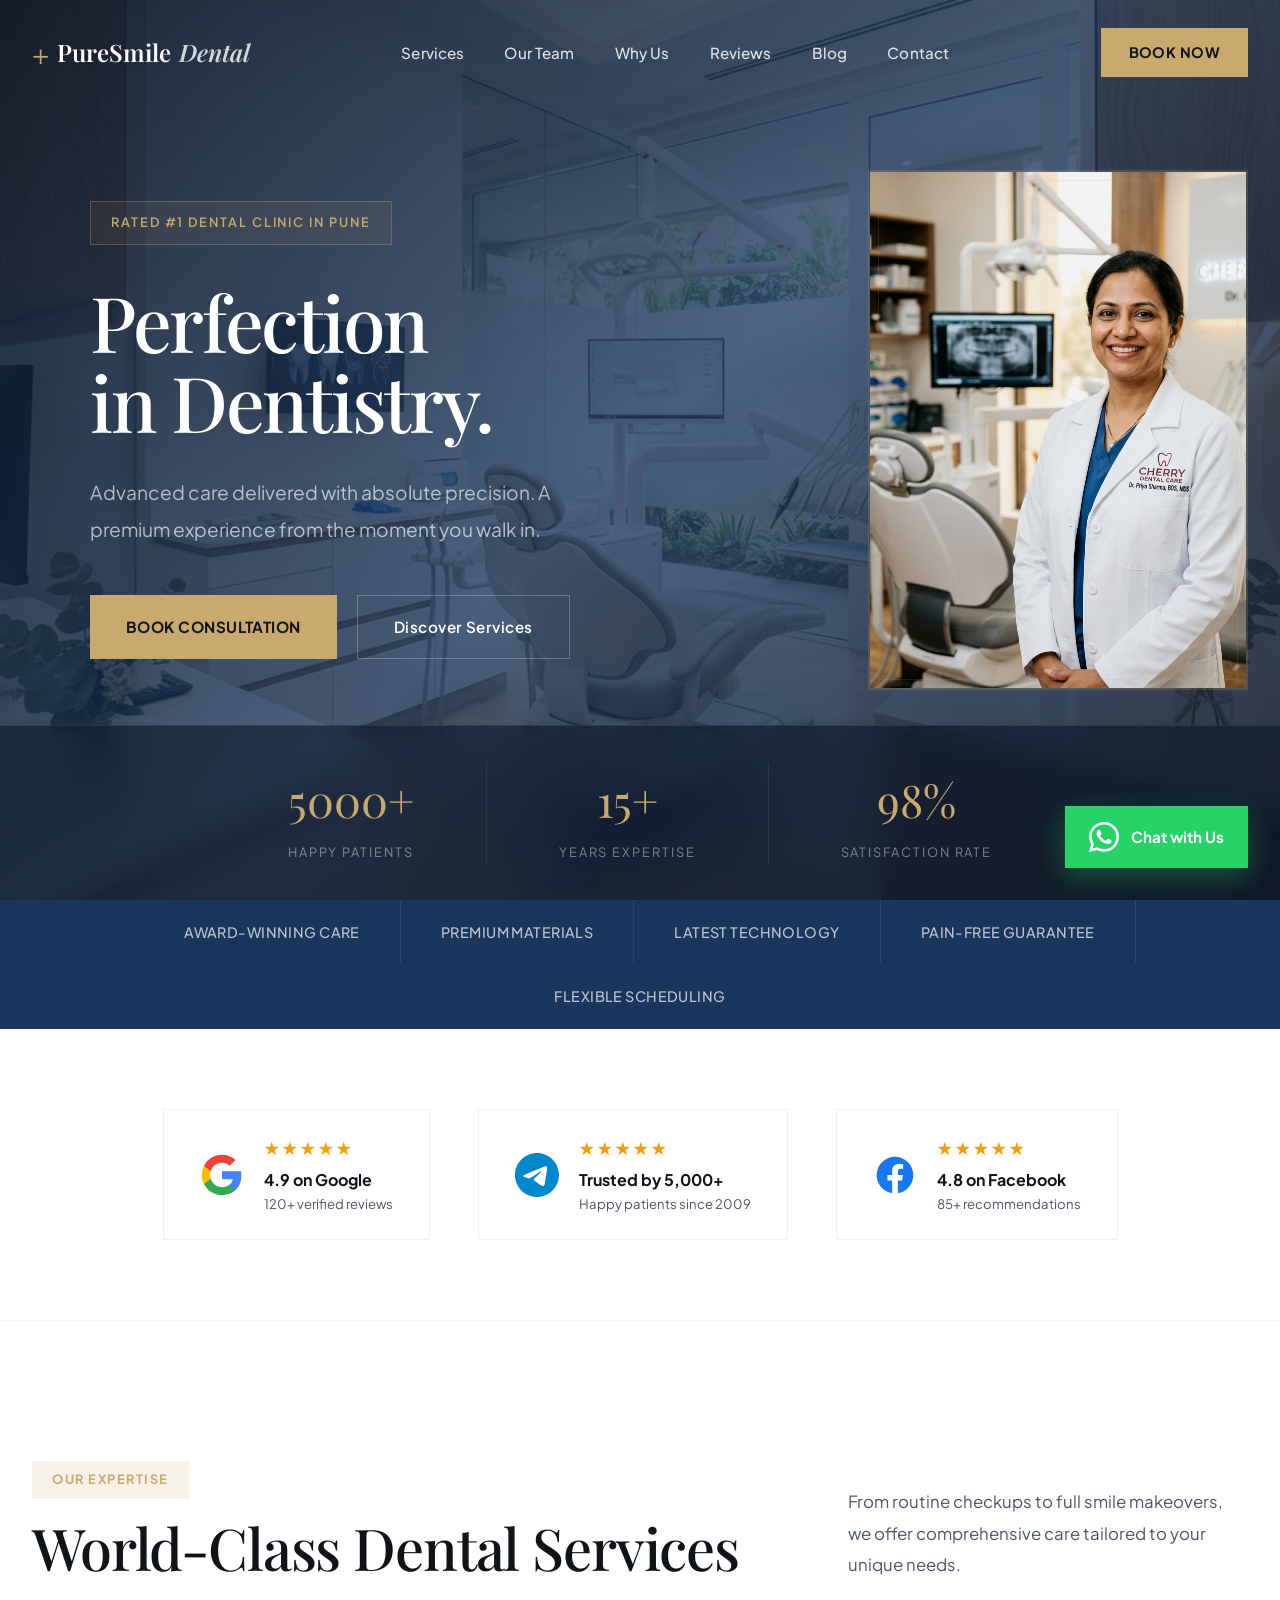
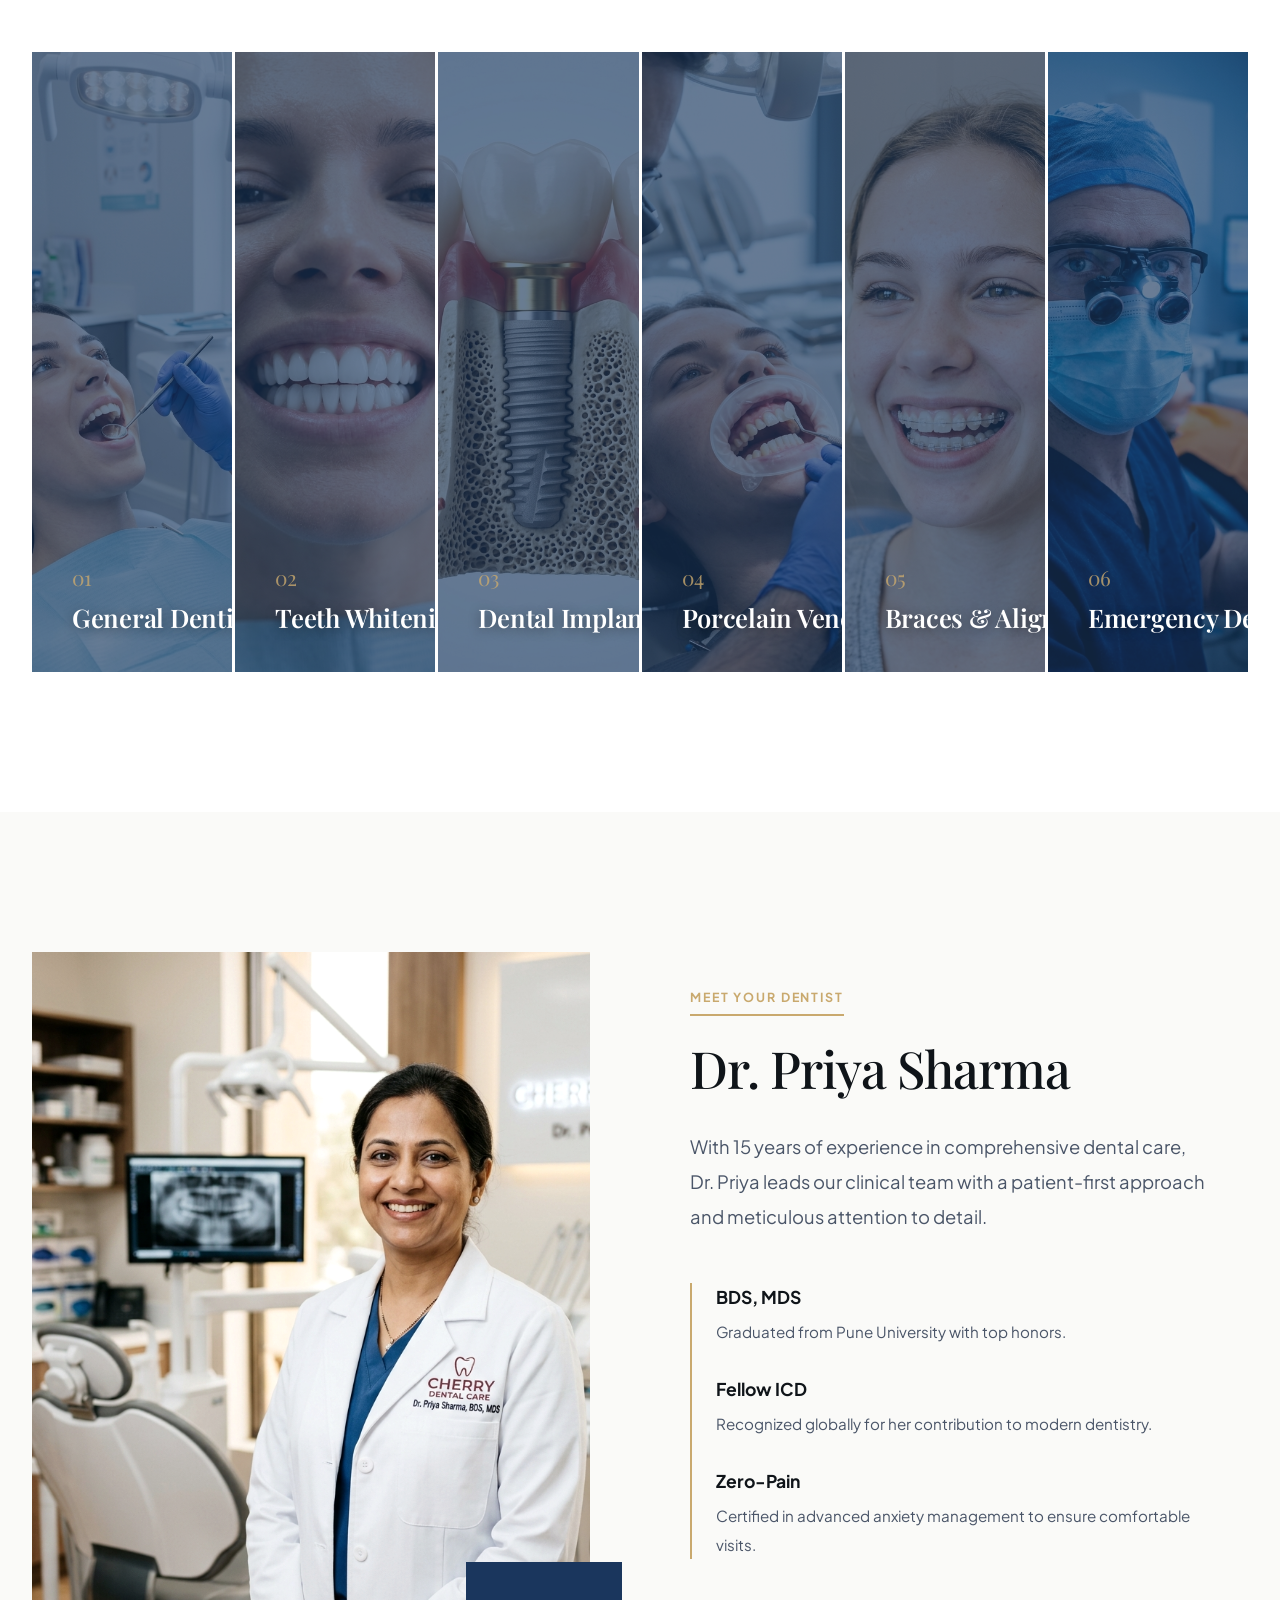
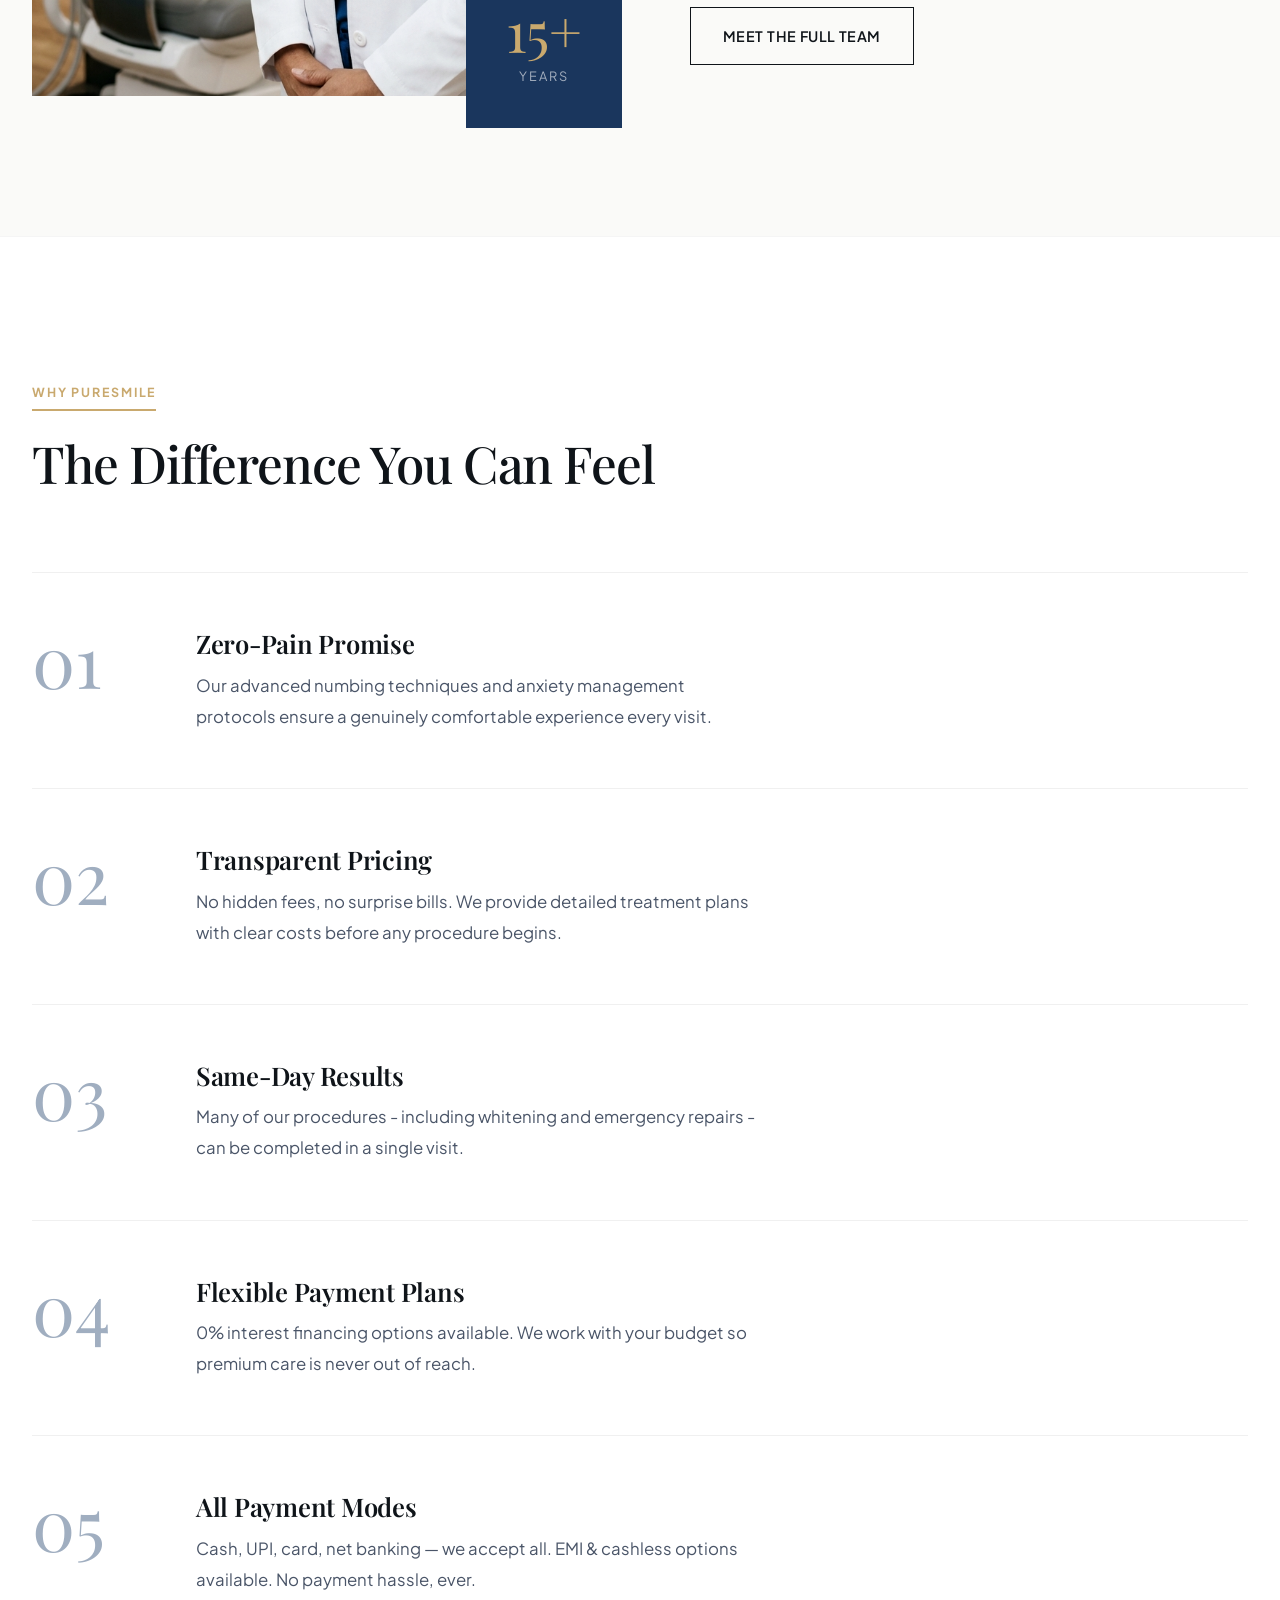
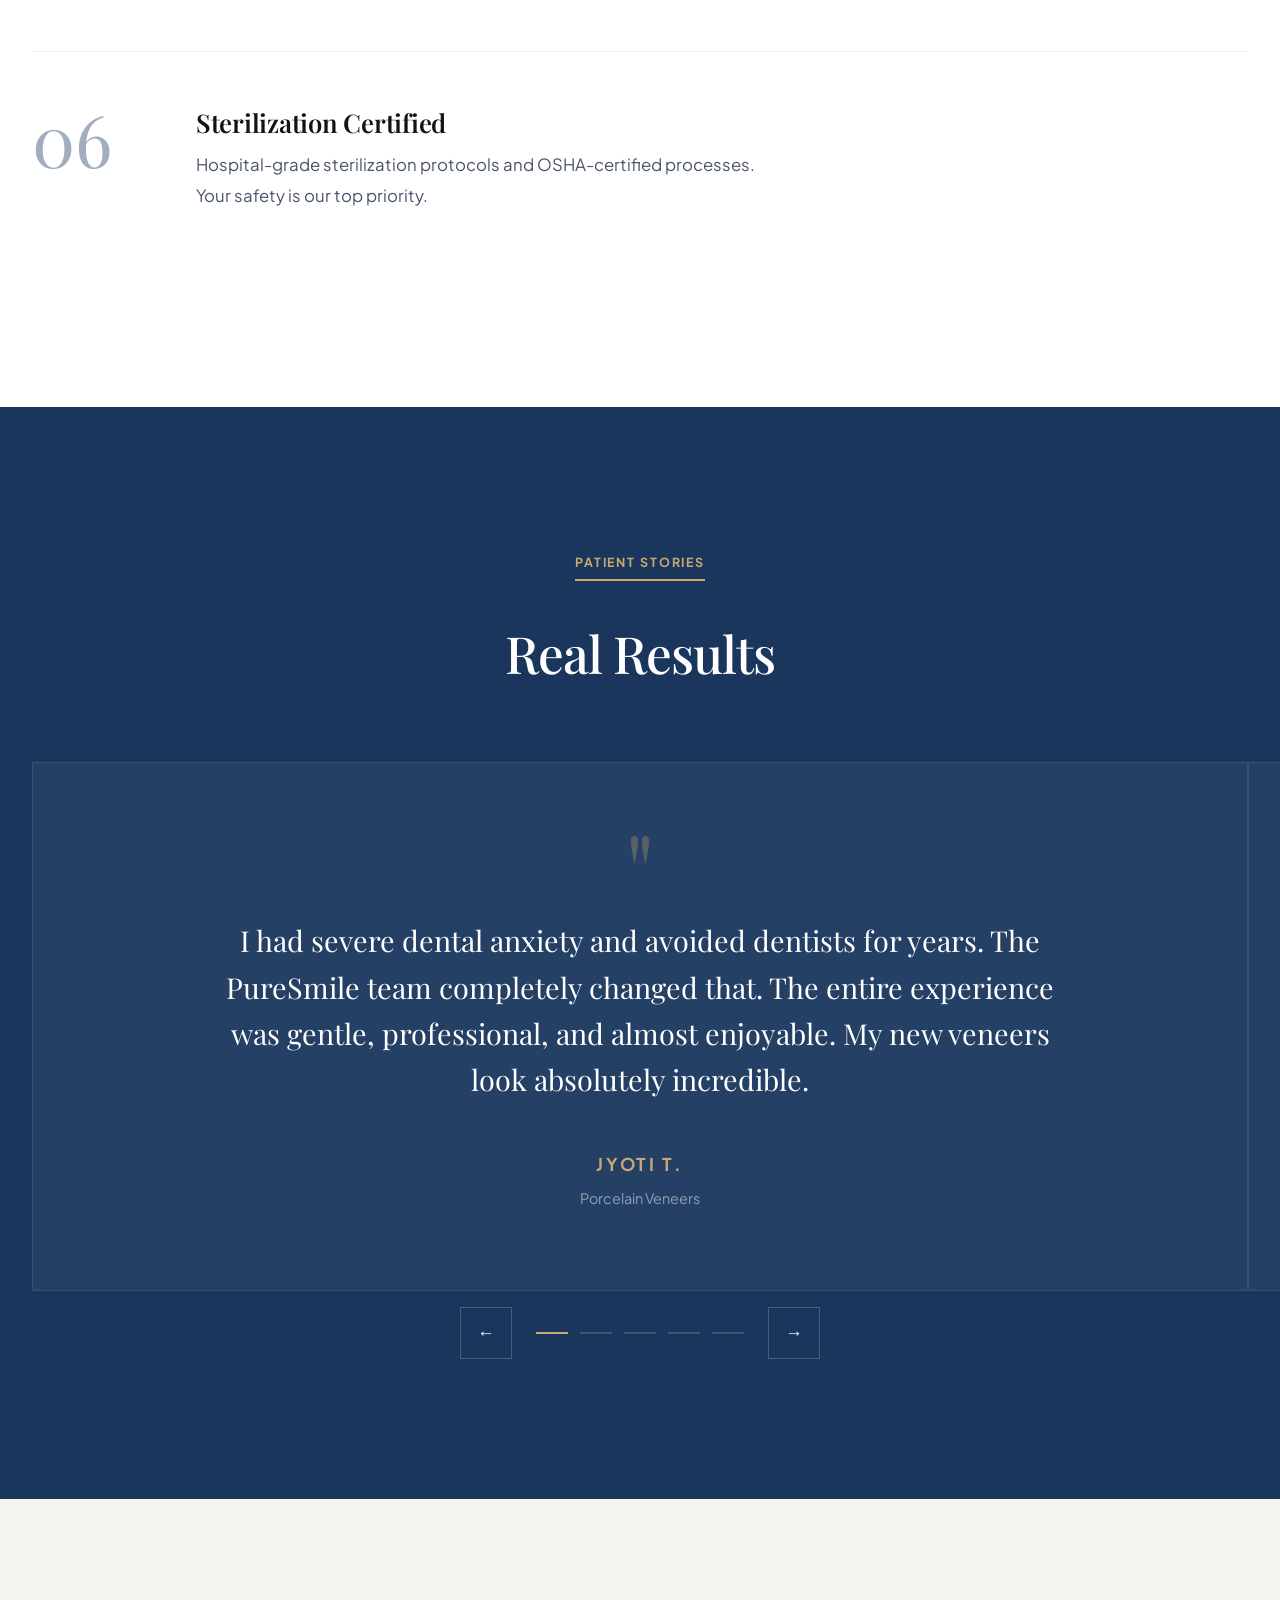
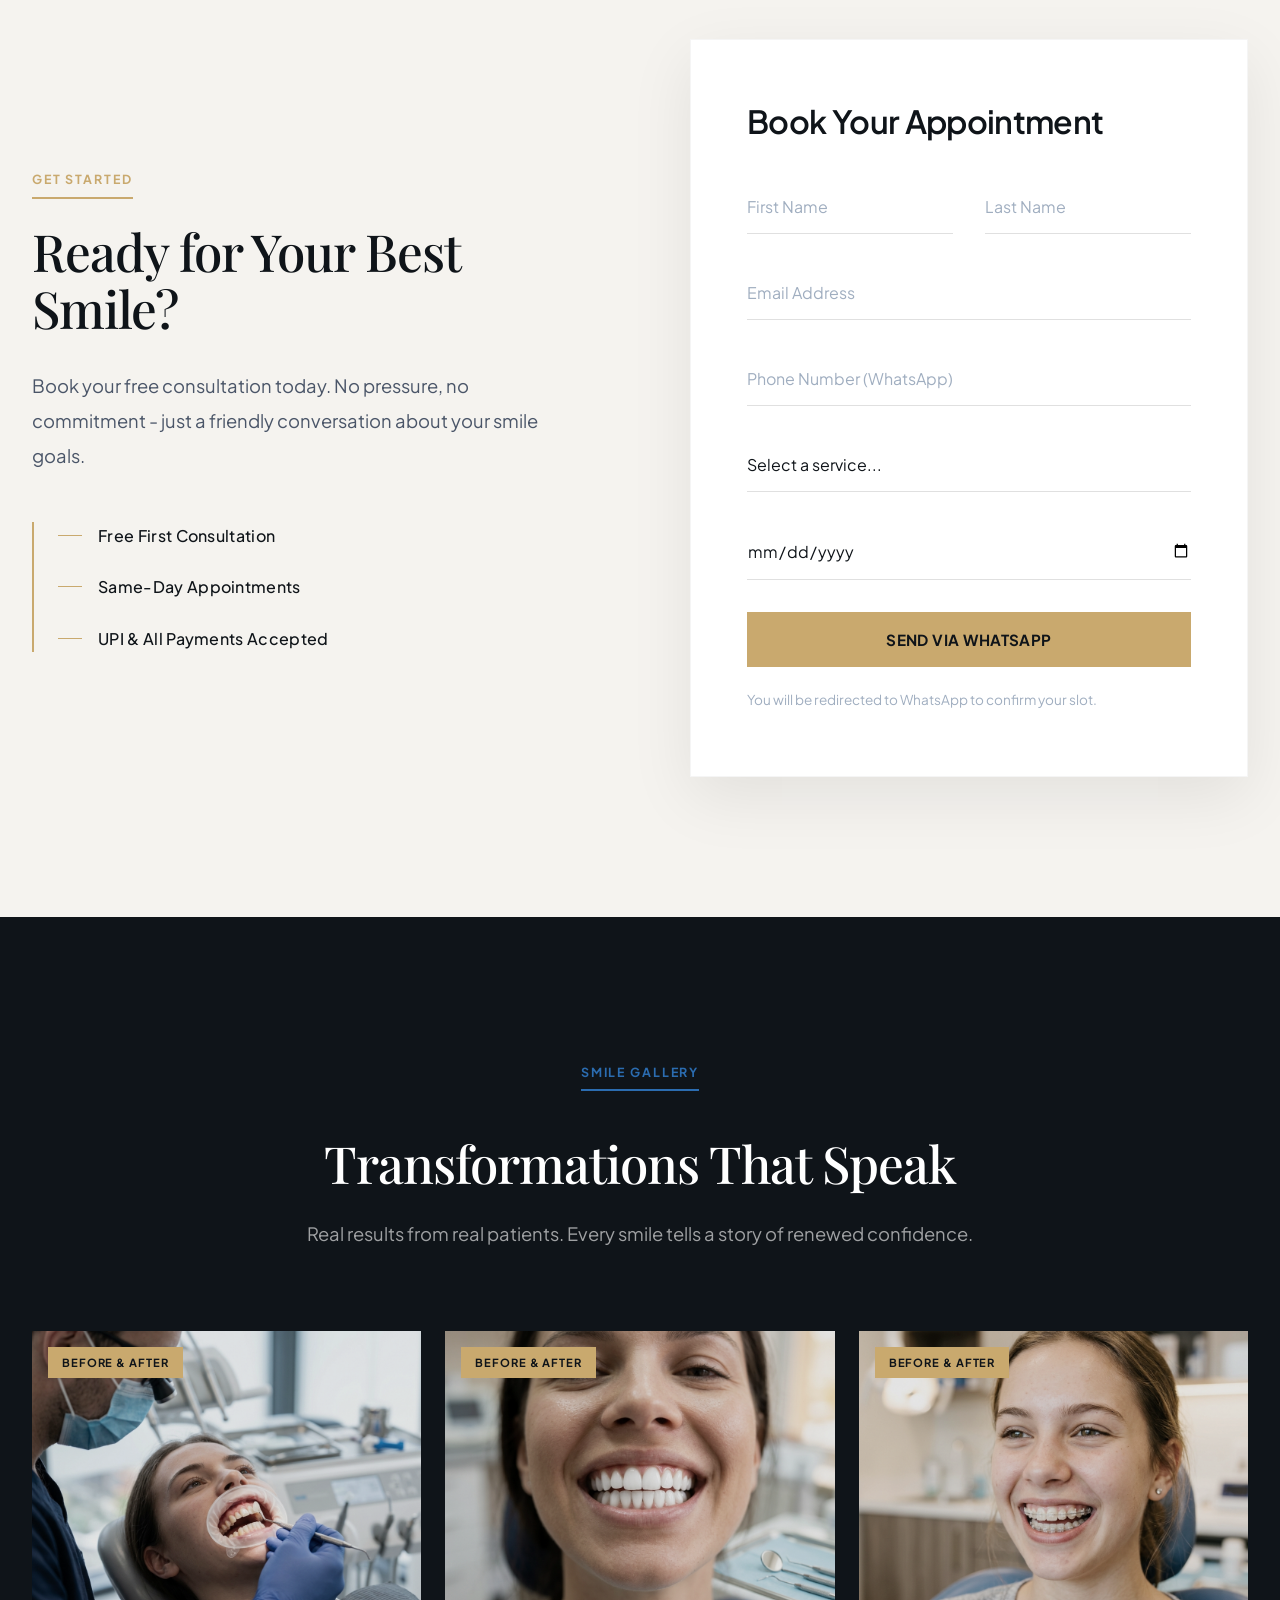
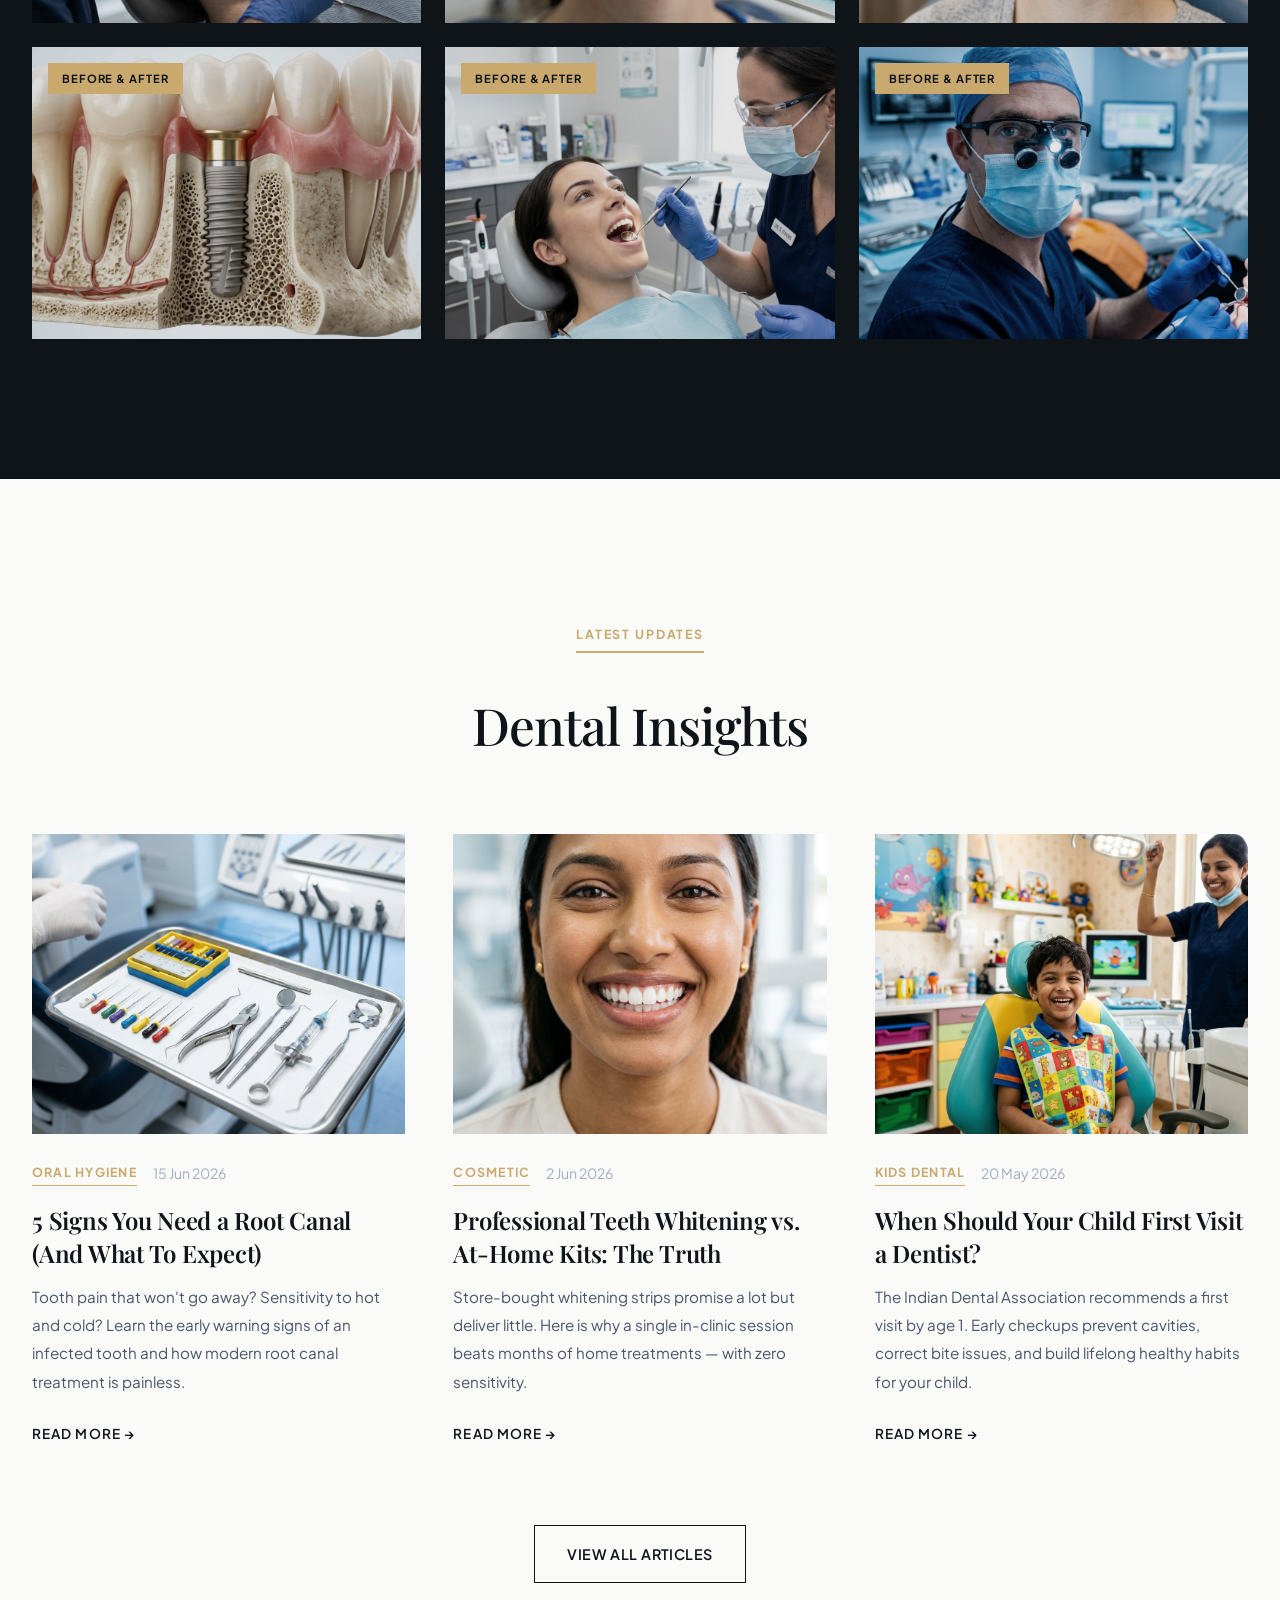
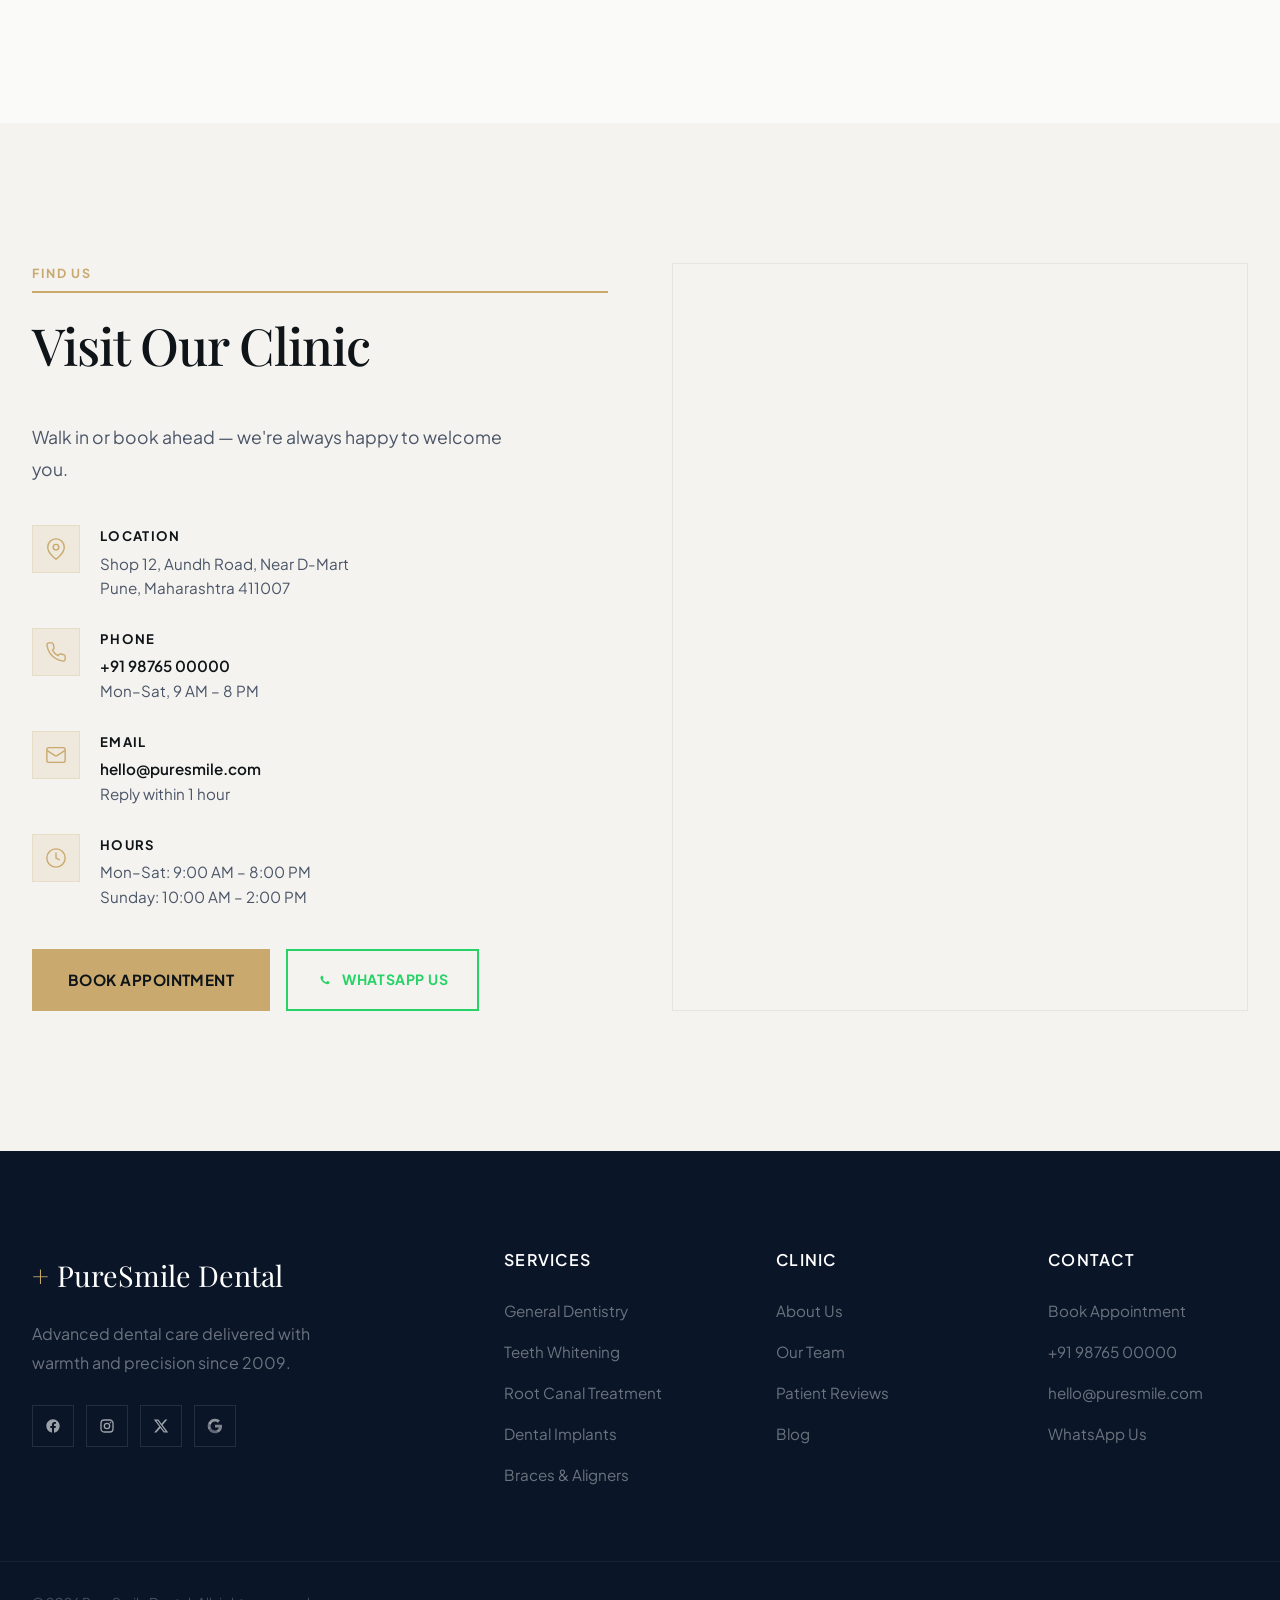
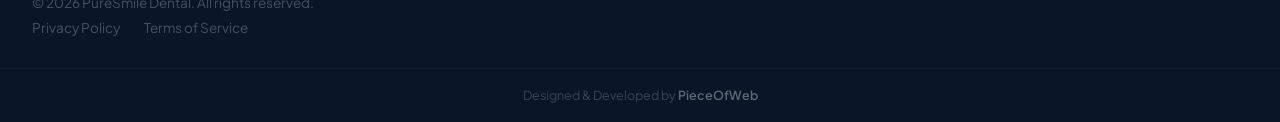
==== commit 49c40d1d: "redesign: contact section + reorder page flow - Contact: new 2-column layout with SVG icons, CTA but" ====
--- a/index.html
+++ b/index.html
@@ -277,6 +277,140 @@
     </div>
   </section>
 
+
+  <section class="about section" id="about">
+    <div class="container about-container-cinematic">
+      <div class="about-image-wrap-cinematic">
+        <img loading="lazy" src="images/team_priya.png" alt="Dr. Priya Sharma" class="about-img-cinematic" />
+        <div class="about-exp-badge-sharp"><strong>15+</strong><span>Years</span></div>
+      </div>
+      <div class="about-content-cinematic">
+        <span class="section-tag-sharp">Meet Your Dentist</span>
+        <h2 class="about-title-large">Dr. Priya Sharma</h2>
+        <p class="about-lead-sharp">With 15 years of experience in comprehensive dental care, Dr. Priya leads our clinical team with a patient-first approach and meticulous attention to detail.</p>
+        <div class="about-features-sharp">
+          <div class="about-feature-sharp">
+            <strong>BDS, MDS</strong>
+            <p>Graduated from Pune University with top honors.</p>
+          </div>
+          <div class="about-feature-sharp">
+            <strong>Fellow ICD</strong>
+            <p>Recognized globally for her contribution to modern dentistry.</p>
+          </div>
+          <div class="about-feature-sharp">
+            <strong>Zero-Pain</strong>
+            <p>Certified in advanced anxiety management to ensure comfortable visits.</p>
+          </div>
+        </div>
+        <a href="team.html" class="btn btn-sharp-outline dark-btn">Meet the Full Team</a>
+      </div>
+    </div>
+  </section>
+
+  <section class="why-us cinematic section" id="why-us">
+    <div class="container">
+      <div class="section-header-left">
+        <span class="section-tag-sharp">Why PureSmile</span>
+        <h2 class="about-title-large">The Difference You Can Feel</h2>
+      </div>
+      <div class="why-list-cinematic">
+        <div class="why-row-cinematic">
+          <div class="why-num-large">01</div>
+          <div class="why-text-wrap">
+            <h3>Zero-Pain Promise</h3>
+            <p>Our advanced numbing techniques and anxiety management protocols ensure a genuinely comfortable experience every visit.</p>
+          </div>
+        </div>
+        <div class="why-row-cinematic">
+          <div class="why-num-large">02</div>
+          <div class="why-text-wrap">
+            <h3>Transparent Pricing</h3>
+            <p>No hidden fees, no surprise bills. We provide detailed treatment plans with clear costs before any procedure begins.</p>
+          </div>
+        </div>
+        <div class="why-row-cinematic">
+          <div class="why-num-large">03</div>
+          <div class="why-text-wrap">
+            <h3>Same-Day Results</h3>
+            <p>Many of our procedures - including whitening and emergency repairs - can be completed in a single visit.</p>
+          </div>
+        </div>
+        <div class="why-row-cinematic">
+          <div class="why-num-large">04</div>
+          <div class="why-text-wrap">
+            <h3>Flexible Payment Plans</h3>
+            <p>0% interest financing options available. We work with your budget so premium care is never out of reach.</p>
+          </div>
+        </div>
+        <div class="why-row-cinematic">
+          <div class="why-num-large">05</div>
+          <div class="why-text-wrap">
+            <h3>All Payment Modes</h3>
+            <p>Cash, UPI, card, net banking &mdash; we accept all. EMI &amp; cashless options available. No payment hassle, ever.</p>
+          </div>
+        </div>
+        <div class="why-row-cinematic">
+          <div class="why-num-large">06</div>
+          <div class="why-text-wrap">
+            <h3>Sterilization Certified</h3>
+            <p>Hospital-grade sterilization protocols and OSHA-certified processes. Your safety is our top priority.</p>
+          </div>
+        </div>
+      </div>
+    </div>
+  </section>
+
+  <section class="testimonials cinematic section" id="testimonials">
+    <div class="container">
+      <div class="section-header">
+        <span class="section-tag-sharp">Patient Stories</span>
+        <h2 class="about-title-large">Real Results</h2>
+      </div>
+      <div class="testimonials-track" id="testimonialsTrack">
+        <div class="testimonial-card cinematic">
+          <div class="quote-icon-large">&quot;</div>
+          <p class="testimonial-text-large">I had severe dental anxiety and avoided dentists for years. The PureSmile team completely changed that. The entire experience was gentle, professional, and almost enjoyable. My new veneers look absolutely incredible.</p>
+          <div class="testimonial-author-sharp">
+            <strong>Jyoti T.</strong><span>Porcelain Veneers</span>
+          </div>
+        </div>
+        <div class="testimonial-card cinematic">
+          <div class="quote-icon-large">&quot;</div>
+          <p class="testimonial-text-large">Got braces done here at 32 and it has been life-changing. The doctor walked me through everything patiently. 14 months later and I have the perfectly aligned smile I always wanted. Worth every rupee!</p>
+          <div class="testimonial-author-sharp">
+            <strong>Mihir R.</strong><span>Braces &amp; Aligners</span>
+          </div>
+        </div>
+        <div class="testimonial-card cinematic">
+          <div class="quote-icon-large">&quot;</div>
+          <p class="testimonial-text-large">Had a dental emergency on a Sunday. Called PureSmile and they had me in within 2 hours. Fixed it same-day, no pain whatsoever. I have been a loyal patient ever since. Simply the best.</p>
+          <div class="testimonial-author-sharp">
+            <strong>Anika S.</strong><span>Emergency Dental</span>
+          </div>
+        </div>
+        <div class="testimonial-card cinematic">
+          <div class="quote-icon-large">&quot;</div>
+          <p class="testimonial-text-large">The teeth whitening results were beyond what I expected. In one session my teeth went from coffee-stained to movie-star white. The hygienist was so professional and made me feel completely at ease.</p>
+          <div class="testimonial-author-sharp">
+            <strong>Dev K.</strong><span>Whitening</span>
+          </div>
+        </div>
+        <div class="testimonial-card cinematic">
+          <div class="quote-icon-large">&quot;</div>
+          <p class="testimonial-text-large">Two implants done here and I could not be happier. Completely natural feeling, you would never know they were not my real teeth. The payment plan made it affordable. Best investment I have ever made in myself.</p>
+          <div class="testimonial-author-sharp">
+            <strong>Lata M.</strong><span>Dental Implants</span>
+          </div>
+        </div>
+      </div>
+      <div class="testimonials-controls">
+        <button class="t-btn" id="tPrev" aria-label="Previous">&larr;</button>
+        <div class="t-dots" id="tDots"></div>
+        <button class="t-btn" id="tNext" aria-label="Next">&rarr;</button>
+      </div>
+    </div>
+  </section>
+
   <section class="booking cinematic section" id="booking">
     <div class="booking-bg"></div>
     <div class="container booking-container-cinematic">
@@ -288,7 +422,7 @@
       </div>
       <div class="booking-form-wrap">
         <form class="booking-form-sharp" id="bookingForm" novalidate>
-          <h3 class="about-title-large" style="font-size:2rem;">Book Your Appointment</h3>
+          <h3 class="about-title-large booking-form-title">Book Your Appointment</h3>
           <div class="form-row-sharp">
             <div class="form-group-sharp"><input type="text" id="fname" placeholder="First Name" required /></div>
             <div class="form-group-sharp"><input type="text" id="lname" placeholder="Last Name" required /></div>
@@ -308,7 +442,7 @@
             </select>
           </div>
           <div class="form-group-sharp"><input type="date" id="apptdate" /></div>
-          <button type="submit" class="btn btn-sharp-primary" style="width:100%" id="submitBtn">Send via WhatsApp</button>
+          <button type="submit" class="btn btn-sharp-primary btn-full-width" id="submitBtn">Send via WhatsApp</button>
           <p class="form-note-sharp">You will be redirected to WhatsApp to confirm your slot.</p>
         </form>
         <div class="booking-success-sharp" id="bookingSuccess" style="display:none;">
@@ -319,147 +453,14 @@
     </div>
   </section>
 
-  <section class="about section" id="about">
-    <div class="container about-container-cinematic">
-      <div class="about-image-wrap-cinematic">
-        <img loading="lazy" src="images/team_priya.png" alt="Dr. Priya Sharma" class="about-img-cinematic" style="object-position: top; object-fit: cover;" />
-        <div class="about-exp-badge-sharp"><strong>15+</strong><span>Years</span></div>
-      </div>
-      <div class="about-content-cinematic">
-        <span class="section-tag-sharp">Meet Your Dentist</span>
-        <h2 class="about-title-large">Dr. Priya Sharma</h2>
-        <p class="about-lead-sharp">With 15 years of experience in comprehensive dental care, Dr. Priya leads our clinical team with a patient-first approach and meticulous attention to detail.</p>
-        <div class="about-features-sharp">
-          <div class="about-feature-sharp">
-            <strong>BDS, MDS</strong>
-            <p>Graduated from Pune University with top honors.</p>
-          </div>
-          <div class="about-feature-sharp">
-            <strong>Fellow ICD</strong>
-            <p>Recognized globally for her contribution to modern dentistry.</p>
-          </div>
-          <div class="about-feature-sharp">
-            <strong>Zero-Pain</strong>
-            <p>Certified in advanced anxiety management to ensure comfortable visits.</p>
-          </div>
-        </div>
-        <a href="team.html" class="btn btn-sharp-outline dark-btn">Meet the Full Team</a>
-      </div>
-    </div>
-  </section>
-
-  <section class="why-us cinematic section" id="why-us">
-    <div class="container">
-      <div class="section-header-left">
-        <span class="section-tag-sharp">Why PureSmile</span>
-        <h2 class="about-title-large">The Difference You Can Feel</h2>
-      </div>
-      <div class="why-list-cinematic">
-        <div class="why-row-cinematic">
-          <div class="why-num-large">01</div>
-          <div class="why-text-wrap">
-            <h3>Zero-Pain Promise</h3>
-            <p>Our advanced numbing techniques and anxiety management protocols ensure a genuinely comfortable experience every visit.</p>
-          </div>
-        </div>
-        <div class="why-row-cinematic">
-          <div class="why-num-large">02</div>
-          <div class="why-text-wrap">
-            <h3>Transparent Pricing</h3>
-            <p>No hidden fees, no surprise bills. We provide detailed treatment plans with clear costs before any procedure begins.</p>
-          </div>
-        </div>
-        <div class="why-row-cinematic">
-          <div class="why-num-large">03</div>
-          <div class="why-text-wrap">
-            <h3>Same-Day Results</h3>
-            <p>Many of our procedures - including whitening and emergency repairs - can be completed in a single visit.</p>
-          </div>
-        </div>
-        <div class="why-row-cinematic">
-          <div class="why-num-large">04</div>
-          <div class="why-text-wrap">
-            <h3>Flexible Payment Plans</h3>
-            <p>0% interest financing options available. We work with your budget so premium care is never out of reach.</p>
-          </div>
-        </div>
-        <div class="why-row-cinematic">
-          <div class="why-num-large">05</div>
-          <div class="why-text-wrap">
-            <h3>All Payment Modes</h3>
-            <p>Cash, UPI, card, net banking &mdash; we accept all. EMI &amp; cashless options available. No payment hassle, ever.</p>
-          </div>
-        </div>
-        <div class="why-row-cinematic">
-          <div class="why-num-large">06</div>
-          <div class="why-text-wrap">
-            <h3>Sterilization Certified</h3>
-            <p>Hospital-grade sterilization protocols and OSHA-certified processes. Your safety is our top priority.</p>
-          </div>
-        </div>
-      </div>
-    </div>
-  </section>
-
-  <section class="testimonials cinematic section" id="testimonials">
-    <div class="container">
-      <div class="section-header">
-        <span class="section-tag-sharp">Patient Stories</span>
-        <h2 class="about-title-large">Real Results</h2>
-      </div>
-      <div class="testimonials-track" id="testimonialsTrack">
-        <div class="testimonial-card cinematic">
-          <div class="quote-icon-large">&quot;</div>
-          <p class="testimonial-text-large">I had severe dental anxiety and avoided dentists for years. The PureSmile team completely changed that. The entire experience was gentle, professional, and almost enjoyable. My new veneers look absolutely incredible.</p>
-          <div class="testimonial-author-sharp">
-            <strong>Jyoti T.</strong><span>Porcelain Veneers</span>
-          </div>
-        </div>
-        <div class="testimonial-card cinematic">
-          <div class="quote-icon-large">&quot;</div>
-          <p class="testimonial-text-large">Got braces done here at 32 and it has been life-changing. The doctor walked me through everything patiently. 14 months later and I have the perfectly aligned smile I always wanted. Worth every rupee!</p>
-          <div class="testimonial-author-sharp">
-            <strong>Mihir R.</strong><span>Braces &amp; Aligners</span>
-          </div>
-        </div>
-        <div class="testimonial-card cinematic">
-          <div class="quote-icon-large">&quot;</div>
-          <p class="testimonial-text-large">Had a dental emergency on a Sunday. Called PureSmile and they had me in within 2 hours. Fixed it same-day, no pain whatsoever. I have been a loyal patient ever since. Simply the best.</p>
-          <div class="testimonial-author-sharp">
-            <strong>Anika S.</strong><span>Emergency Dental</span>
-          </div>
-        </div>
-        <div class="testimonial-card cinematic">
-          <div class="quote-icon-large">&quot;</div>
-          <p class="testimonial-text-large">The teeth whitening results were beyond what I expected. In one session my teeth went from coffee-stained to movie-star white. The hygienist was so professional and made me feel completely at ease.</p>
-          <div class="testimonial-author-sharp">
-            <strong>Dev K.</strong><span>Whitening</span>
-          </div>
-        </div>
-        <div class="testimonial-card cinematic">
-          <div class="quote-icon-large">&quot;</div>
-          <p class="testimonial-text-large">Two implants done here and I could not be happier. Completely natural feeling, you would never know they were not my real teeth. The payment plan made it affordable. Best investment I have ever made in myself.</p>
-          <div class="testimonial-author-sharp">
-            <strong>Lata M.</strong><span>Dental Implants</span>
-          </div>
-        </div>
-      </div>
-      <div class="testimonials-controls">
-        <button class="t-btn" id="tPrev" aria-label="Previous">&larr;</button>
-        <div class="t-dots" id="tDots"></div>
-        <button class="t-btn" id="tNext" aria-label="Next">&rarr;</button>
-      </div>
-    </div>
-  </section>
-
 
   <!-- SMILE GALLERY -->
   <section class="gallery-section section" id="gallery">
     <div class="container">
       <div class="section-header">
-        <span class="section-tag-sharp" style="color:var(--primary-light);border-color:var(--primary-light);">Smile Gallery</span>
-        <h2 class="about-title-large" style="color:#fff;">Transformations That Speak</h2>
-        <p style="color:rgba(255,255,255,0.6);">Real results from real patients. Every smile tells a story of renewed confidence.</p>
+        <span class="section-tag-sharp gallery-tag">Smile Gallery</span>
+        <h2 class="about-title-large gallery-title">Transformations That Speak</h2>
+        <p class="gallery-subtitle">Real results from real patients. Every smile tells a story of renewed confidence.</p>
       </div>
       <div class="gallery-grid">
         <div class="gallery-card reveal-stagger">
@@ -556,44 +557,77 @@
           </div>
         </article>
       </div>
-      <div style="text-align:center;margin-top:80px;">
+      <div class="section-cta-center">
         <a href="blog.html" class="btn btn-sharp-outline dark-btn">View All Articles</a>
       </div>
     </div>
   </section>
 
-  <section class="contact cinematic section" id="contact">
-    <div class="container">
-      <div class="section-header">
-        <span class="section-tag-sharp">Find Us</span>
-        <h2 class="about-title-large">Visit Our Clinic</h2>
-      </div>
-      <div class="contact-grid-cinematic">
-        <div class="contact-card-sharp">
-          <h3>Location</h3>
-          <p>Shop 12, Aundh Road, Near D-Mart<br />Pune, Maharashtra 411007</p>
-        </div>
-        <div class="contact-card-sharp">
-          <h3>Phone</h3>
-          <p><a href="tel:+919876500000">+91 98765 00000</a><br />Available Mon-Sat, 9am-8pm</p>
-        </div>
-        <div class="contact-card-sharp">
-          <h3>Email</h3>
-          <p><a href="mailto:hello@puresmile.com">hello@puresmile.com</a><br />We reply within 1 business hour</p>
-        </div>
-        <div class="contact-card-sharp">
-          <h3>Hours</h3>
-          <p>Mon-Sat: 9:00 AM - 8:00 PM<br />Sunday: 10:00 AM - 2:00 PM</p>
-        </div>
-      </div>
-      <!-- Google Maps Embed -->
-      <div class="map-wrap-sharp">
-        <iframe
-          title="PureSmile Dental Location"
-          src="https://www.google.com/maps/embed?pb=!1m18!1m12!1m3!1d3781.5955!2d73.8076!3d18.5588!2m3!1f0!2f0!3f0!3m2!1i1024!2i768!4f13.1!3m3!1m2!1s0x3bc2b9b9b9b9b9b9%3A0x1!2sAundh%2C+Pune%2C+Maharashtra!5e0!3m2!1sen!2sin!4v1700000000000"
-          width="100%" height="380" style="border:0;" allowfullscreen loading="lazy"
-          referrerpolicy="no-referrer-when-downgrade">
-        </iframe>
+  <section class="contact-v2 section" id="contact">
+    <div class="container">
+      <div class="contact-v2-grid">
+        <!-- Left: Info -->
+        <div class="contact-v2-info">
+          <span class="section-tag-sharp">Find Us</span>
+          <h2 class="about-title-large">Visit Our Clinic</h2>
+          <p class="contact-v2-lead">Walk in or book ahead — we're always happy to welcome you.</p>
+
+          <div class="contact-v2-items">
+            <div class="contact-v2-item">
+              <div class="contact-v2-icon">
+                <svg viewBox="0 0 24 24" fill="none" stroke="currentColor" stroke-width="1.5"><path d="M21 10c0 7-9 13-9 13s-9-6-9-13a9 9 0 0118 0z"/><circle cx="12" cy="10" r="3"/></svg>
+              </div>
+              <div>
+                <strong>Location</strong>
+                <p>Shop 12, Aundh Road, Near D-Mart<br />Pune, Maharashtra 411007</p>
+              </div>
+            </div>
+            <div class="contact-v2-item">
+              <div class="contact-v2-icon">
+                <svg viewBox="0 0 24 24" fill="none" stroke="currentColor" stroke-width="1.5"><path d="M22 16.92v3a2 2 0 01-2.18 2 19.79 19.79 0 01-8.63-3.07 19.5 19.5 0 01-6-6 19.79 19.79 0 01-3.07-8.67A2 2 0 014.11 2h3a2 2 0 012 1.72 12.84 12.84 0 00.7 2.81 2 2 0 01-.45 2.11L8.09 9.91a16 16 0 006 6l1.27-1.27a2 2 0 012.11-.45 12.84 12.84 0 002.81.7A2 2 0 0122 16.92z"/></svg>
+              </div>
+              <div>
+                <strong>Phone</strong>
+                <p><a href="tel:+919876500000">+91 98765 00000</a><br />Mon–Sat, 9 AM – 8 PM</p>
+              </div>
+            </div>
+            <div class="contact-v2-item">
+              <div class="contact-v2-icon">
+                <svg viewBox="0 0 24 24" fill="none" stroke="currentColor" stroke-width="1.5"><rect x="2" y="4" width="20" height="16" rx="2"/><path d="M22 7l-8.97 5.7a1.94 1.94 0 01-2.06 0L2 7"/></svg>
+              </div>
+              <div>
+                <strong>Email</strong>
+                <p><a href="mailto:hello@puresmile.com">hello@puresmile.com</a><br />Reply within 1 hour</p>
+              </div>
+            </div>
+            <div class="contact-v2-item">
+              <div class="contact-v2-icon">
+                <svg viewBox="0 0 24 24" fill="none" stroke="currentColor" stroke-width="1.5"><circle cx="12" cy="12" r="10"/><polyline points="12 6 12 12 16 14"/></svg>
+              </div>
+              <div>
+                <strong>Hours</strong>
+                <p>Mon–Sat: 9:00 AM – 8:00 PM<br />Sunday: 10:00 AM – 2:00 PM</p>
+              </div>
+            </div>
+          </div>
+
+          <div class="contact-v2-actions">
+            <a href="#booking" class="btn btn-sharp-primary">Book Appointment</a>
+            <a href="https://wa.me/919876500000" class="btn btn-whatsapp-outline" target="_blank" rel="noopener">
+              <svg viewBox="0 0 24 24" fill="currentColor" width="18" height="18"><path d="M17.472 14.382c-.297-.149-1.758-.867-2.03-.967-.273-.099-.471-.148-.67.15-.197.297-.767.966-.94 1.164-.173.199-.347.223-.644.075-.297-.15-1.255-.463-2.39-1.475-.883-.788-1.48-1.761-1.653-2.059-.173-.297-.018-.458.13-.606.134-.133.298-.347.446-.52.149-.174.198-.298.298-.497.099-.198.05-.371-.025-.52-.075-.149-.669-1.612-.916-2.207-.242-.579-.487-.5-.669-.51-.173-.008-.371-.01-.57-.01-.198 0-.52.074-.792.372-.272.297-1.04 1.016-1.04 2.479 0 1.462 1.065 2.875 1.213 3.074.149.198 2.096 3.2 5.077 4.487.709.306 1.262.489 1.694.625.712.227 1.36.195 1.871.118.571-.085 1.758-.719 2.006-1.413.248-.694.248-1.289.173-1.413-.074-.124-.272-.198-.57-.347z"/></svg>
+              WhatsApp Us
+            </a>
+          </div>
+        </div>
+        <!-- Right: Map -->
+        <div class="contact-v2-map">
+          <iframe
+            title="PureSmile Dental Location"
+            src="https://www.google.com/maps/embed?pb=!1m18!1m12!1m3!1d3781.5955!2d73.8076!3d18.5588!2m3!1f0!2f0!3f0!3m2!1i1024!2i768!4f13.1!3m3!1m2!1s0x3bc2b9b9b9b9b9b9%3A0x1!2sAundh%2C+Pune%2C+Maharashtra!5e0!3m2!1sen!2sin!4v1700000000000"
+            width="100%" height="100%" allowfullscreen loading="lazy"
+            referrerpolicy="no-referrer-when-downgrade">
+          </iframe>
+        </div>
       </div>
     </div>
   </section>
--- a/style.css
+++ b/style.css
@@ -605,6 +605,7 @@
   aspect-ratio: 3/4;
   display: block;
   object-fit: cover;
+  object-position: top;
   filter: grayscale(15%) contrast(1.05);
 }
 .about-exp-badge-sharp {
@@ -964,36 +965,47 @@
   padding: 140px 0;
   border-top: 1px solid rgba(0,0,0,0.04);
 }
-.contact-grid-cinematic {
+/* Contact V2 — Two-column layout with icons */
+.contact-v2 { background: var(--surface-alt); }
+.contact-v2-grid {
   display: grid;
-  grid-template-columns: repeat(4, 1fr);
-  gap: 32px;
-  margin-bottom: 64px;
-}
-.contact-card-sharp {
-  background: var(--surface-alt);
-  padding: 44px 32px;
-  text-align: left;
-  border-left: 3px solid var(--accent);
-  transition: var(--transition);
-}
-.contact-card-sharp:hover {
-  box-shadow: var(--shadow-md);
-  transform: translateY(-4px);
-}
-.contact-card-sharp h3 {
-  font-size: 1.1rem;
-  margin-bottom: 12px;
-  font-family: var(--font-display);
-  text-transform: uppercase;
-  letter-spacing: 0.1em;
-}
-.contact-card-sharp p { font-size: 1rem; line-height: 1.7; color: var(--text-muted); }
-.contact-card-sharp a { color: var(--text-main); font-weight: 600; text-decoration: underline; text-underline-offset: 3px; }
-.contact-card-sharp a:hover { color: var(--accent); }
-
-.map-wrap-sharp { border: 1px solid rgba(0,0,0,0.06); width: 100%; height: 380px; }
-.map-wrap-sharp iframe { display: block; }
+  grid-template-columns: 1fr 1fr;
+  gap: 64px;
+  align-items: stretch;
+}
+.contact-v2-info { display: flex; flex-direction: column; }
+.contact-v2-lead { color: var(--text-muted); font-size: 1.1rem; line-height: 1.8; margin: 16px 0 40px; max-width: 480px; }
+.contact-v2-items { display: flex; flex-direction: column; gap: 28px; margin-bottom: 40px; }
+.contact-v2-item { display: flex; gap: 20px; align-items: flex-start; }
+.contact-v2-icon {
+  width: 48px; height: 48px;
+  min-width: 48px;
+  background: var(--accent-glow);
+  display: flex; align-items: center; justify-content: center;
+  border: 1px solid rgba(201, 169, 110, 0.2);
+}
+.contact-v2-icon svg { width: 22px; height: 22px; color: var(--accent); }
+.contact-v2-item strong { display: block; font-size: 0.82rem; text-transform: uppercase; letter-spacing: 0.1em; margin-bottom: 4px; color: var(--text-main); }
+.contact-v2-item p { font-size: 0.95rem; color: var(--text-muted); line-height: 1.6; margin: 0; }
+.contact-v2-item a { color: var(--text-main); font-weight: 600; text-decoration: none; transition: color 0.3s; }
+.contact-v2-item a:hover { color: var(--accent); }
+.contact-v2-actions { display: flex; gap: 16px; flex-wrap: wrap; margin-top: auto; }
+.btn-whatsapp-outline {
+  display: inline-flex; align-items: center; gap: 8px;
+  background: transparent; color: #25D366;
+  border: 2px solid #25D366;
+  padding: 14px 28px; font-weight: 700; font-size: 0.88rem;
+  text-transform: uppercase; letter-spacing: 0.04em; text-decoration: none;
+  transition: all 0.3s ease;
+}
+.btn-whatsapp-outline svg { width: 18px; height: 18px; }
+.btn-whatsapp-outline:hover { background: #25D366; color: #fff; transform: translateY(-2px); }
+.contact-v2-map {
+  min-height: 480px;
+  border: 1px solid rgba(0,0,0,0.06);
+  overflow: hidden;
+}
+.contact-v2-map iframe { display: block; border: 0; }
 
 /* ===========================
    FOOTER
@@ -1192,7 +1204,7 @@
   .about-image-wrap-cinematic { max-width: 560px; margin: 0 auto; }
   .about-exp-badge-sharp { bottom: 16px; right: 16px; padding: 24px; }
   .booking-container-cinematic { grid-template-columns: 1fr; gap: 64px; }
-  .contact-grid-cinematic { grid-template-columns: repeat(2, 1fr); }
+  .contact-v2-grid { gap: 40px; }
   .footer-inner-cinematic { grid-template-columns: 1fr 1fr; gap: 56px; }
   .hero-split { flex-direction: column; text-align: center; }
   .hero-content-cinematic { max-width: 100%; }
@@ -1232,7 +1244,9 @@
   .trust-items { gap: 0; flex-wrap: wrap; }
   .trust-item { padding: 14px 20px; font-size: 0.82rem; border-right: none; border-bottom: 1px solid rgba(255,255,255,0.06); width: 50%; justify-content: center; text-align: center; }
   .form-row-sharp { grid-template-columns: 1fr; gap: 0; }
-  .contact-grid-cinematic { grid-template-columns: 1fr; }
+  .contact-v2-grid { grid-template-columns: 1fr; }
+  .contact-v2-map { min-height: 350px; }
+  .contact-v2-actions { flex-direction: column; }
   .footer-inner-cinematic { grid-template-columns: 1fr; gap: 40px; }
   .testimonial-card.cinematic { padding: 48px 28px; min-width: 100%; }
   .testimonial-text-large { font-size: 1.25rem; }
@@ -1274,3 +1288,13 @@
 :focus-visible { outline: 3px solid var(--accent); outline-offset: 2px; }
 input.error, select.error { border-color: #ef4444; background-color: #fef2f2; }
 input.error:focus, select.error:focus { box-shadow: 0 0 0 4px rgba(239, 68, 68, 0.15); border-color: #ef4444; }
+
+/* =========================
+   UTILITY CLASSES
+   ========================= */
+.btn-full-width { width: 100%; }
+.booking-form-title { font-size: 2rem; }
+.gallery-tag { color: var(--primary-light) !important; border-color: var(--primary-light) !important; }
+.gallery-title { color: #fff !important; }
+.gallery-subtitle { color: rgba(255,255,255,0.6) !important; }
+.section-cta-center { text-align: center; margin-top: 80px; }
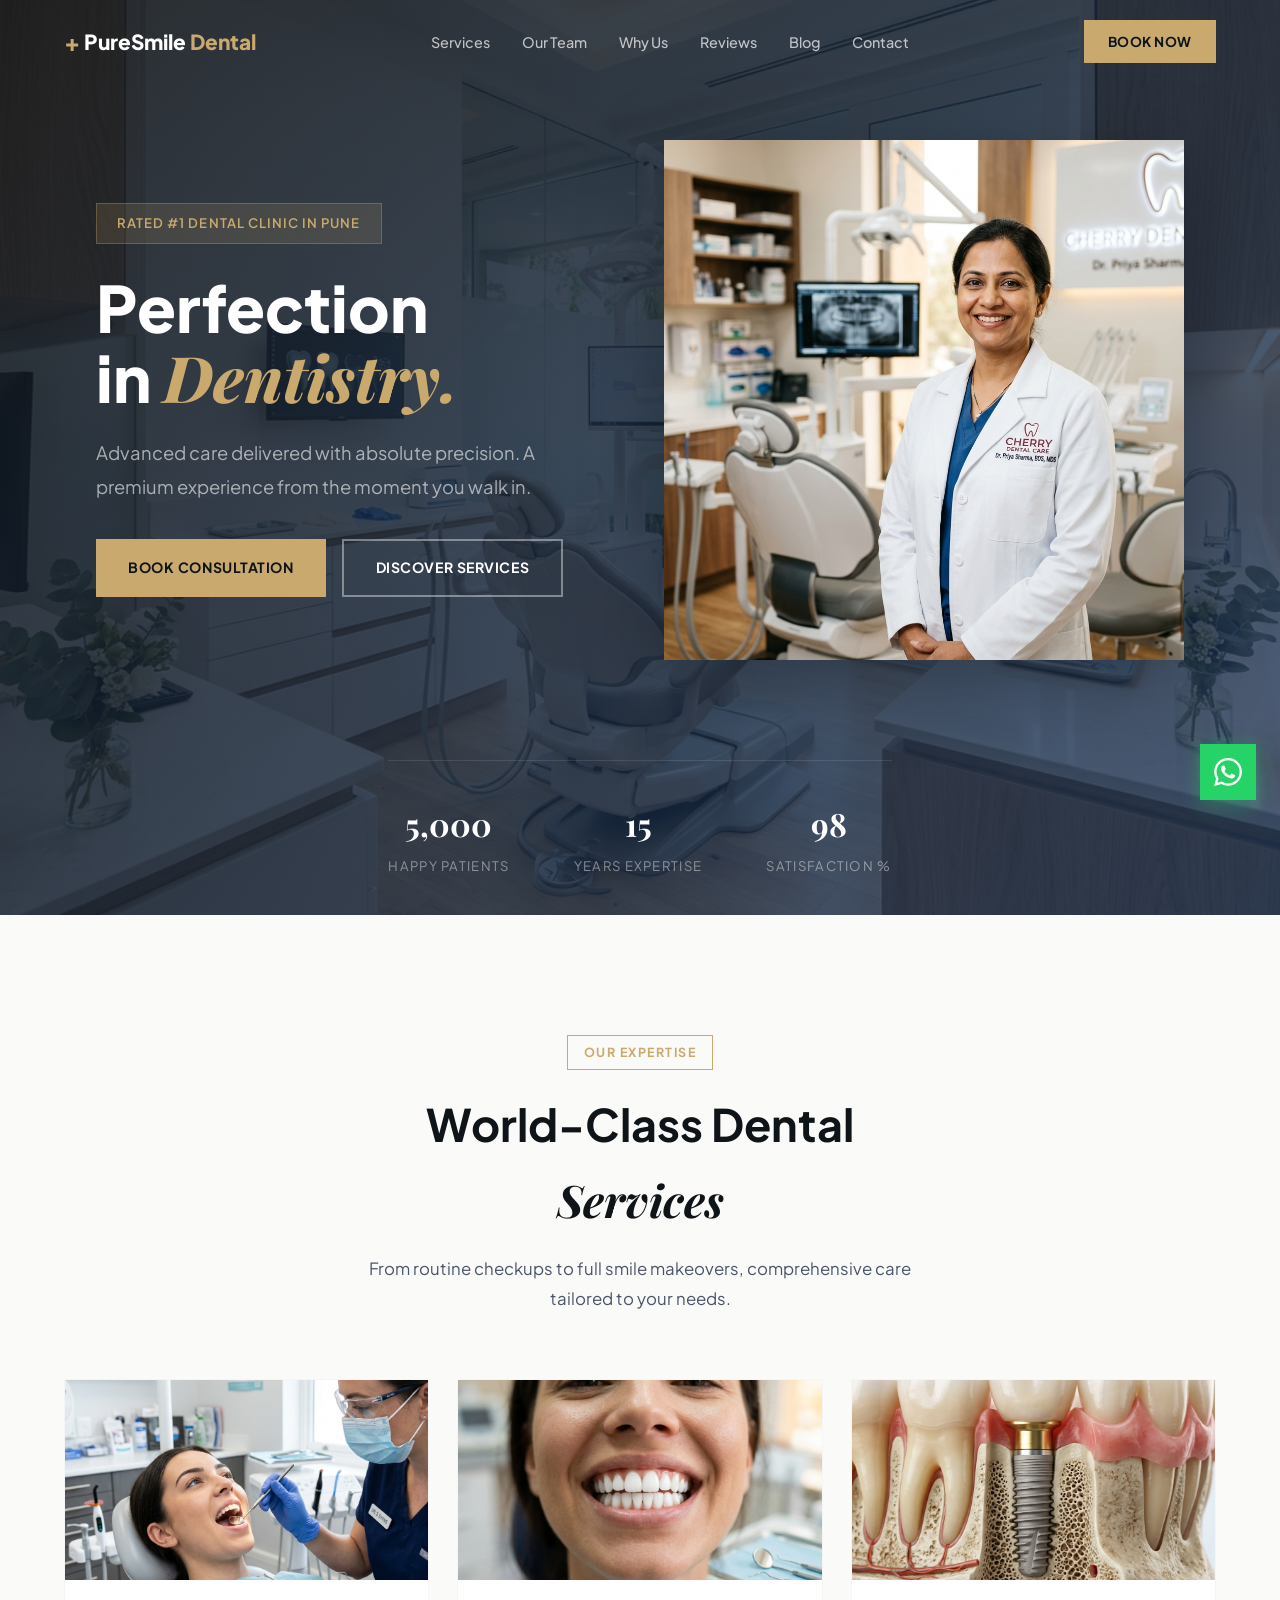
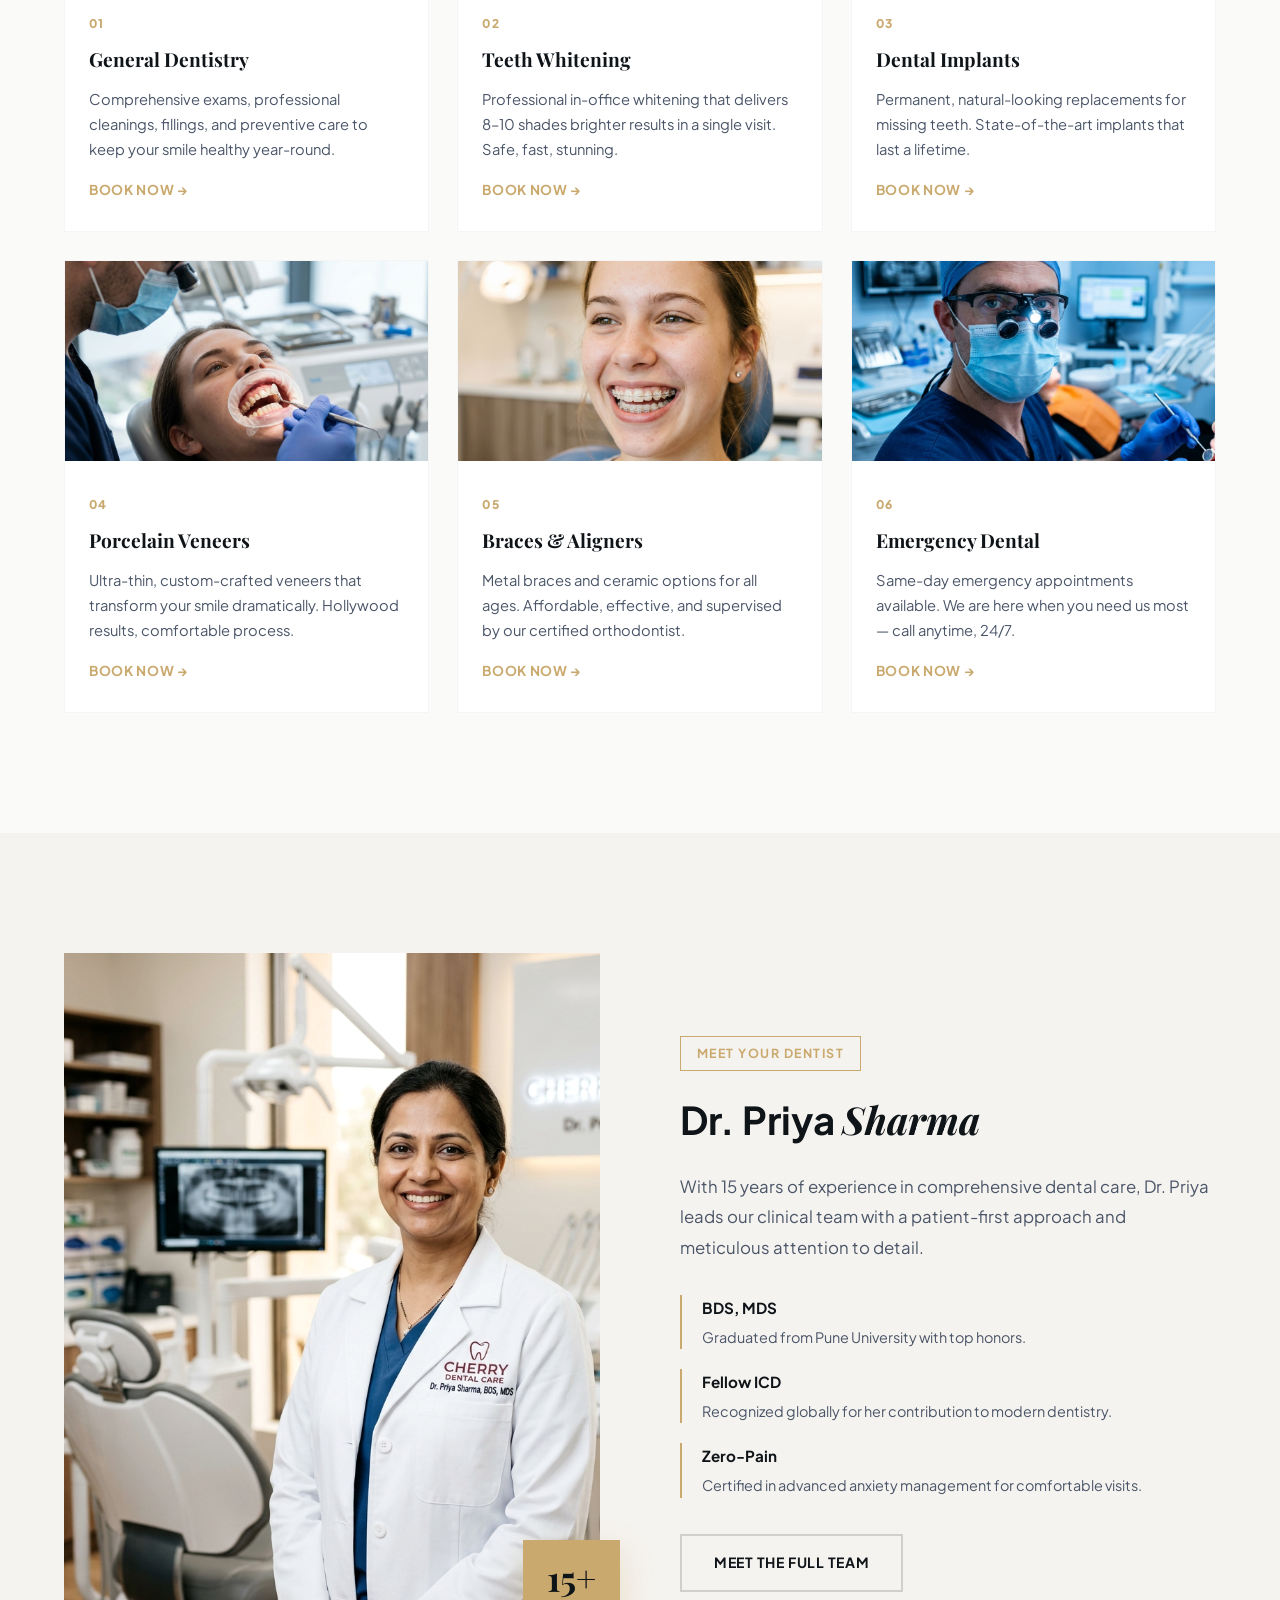
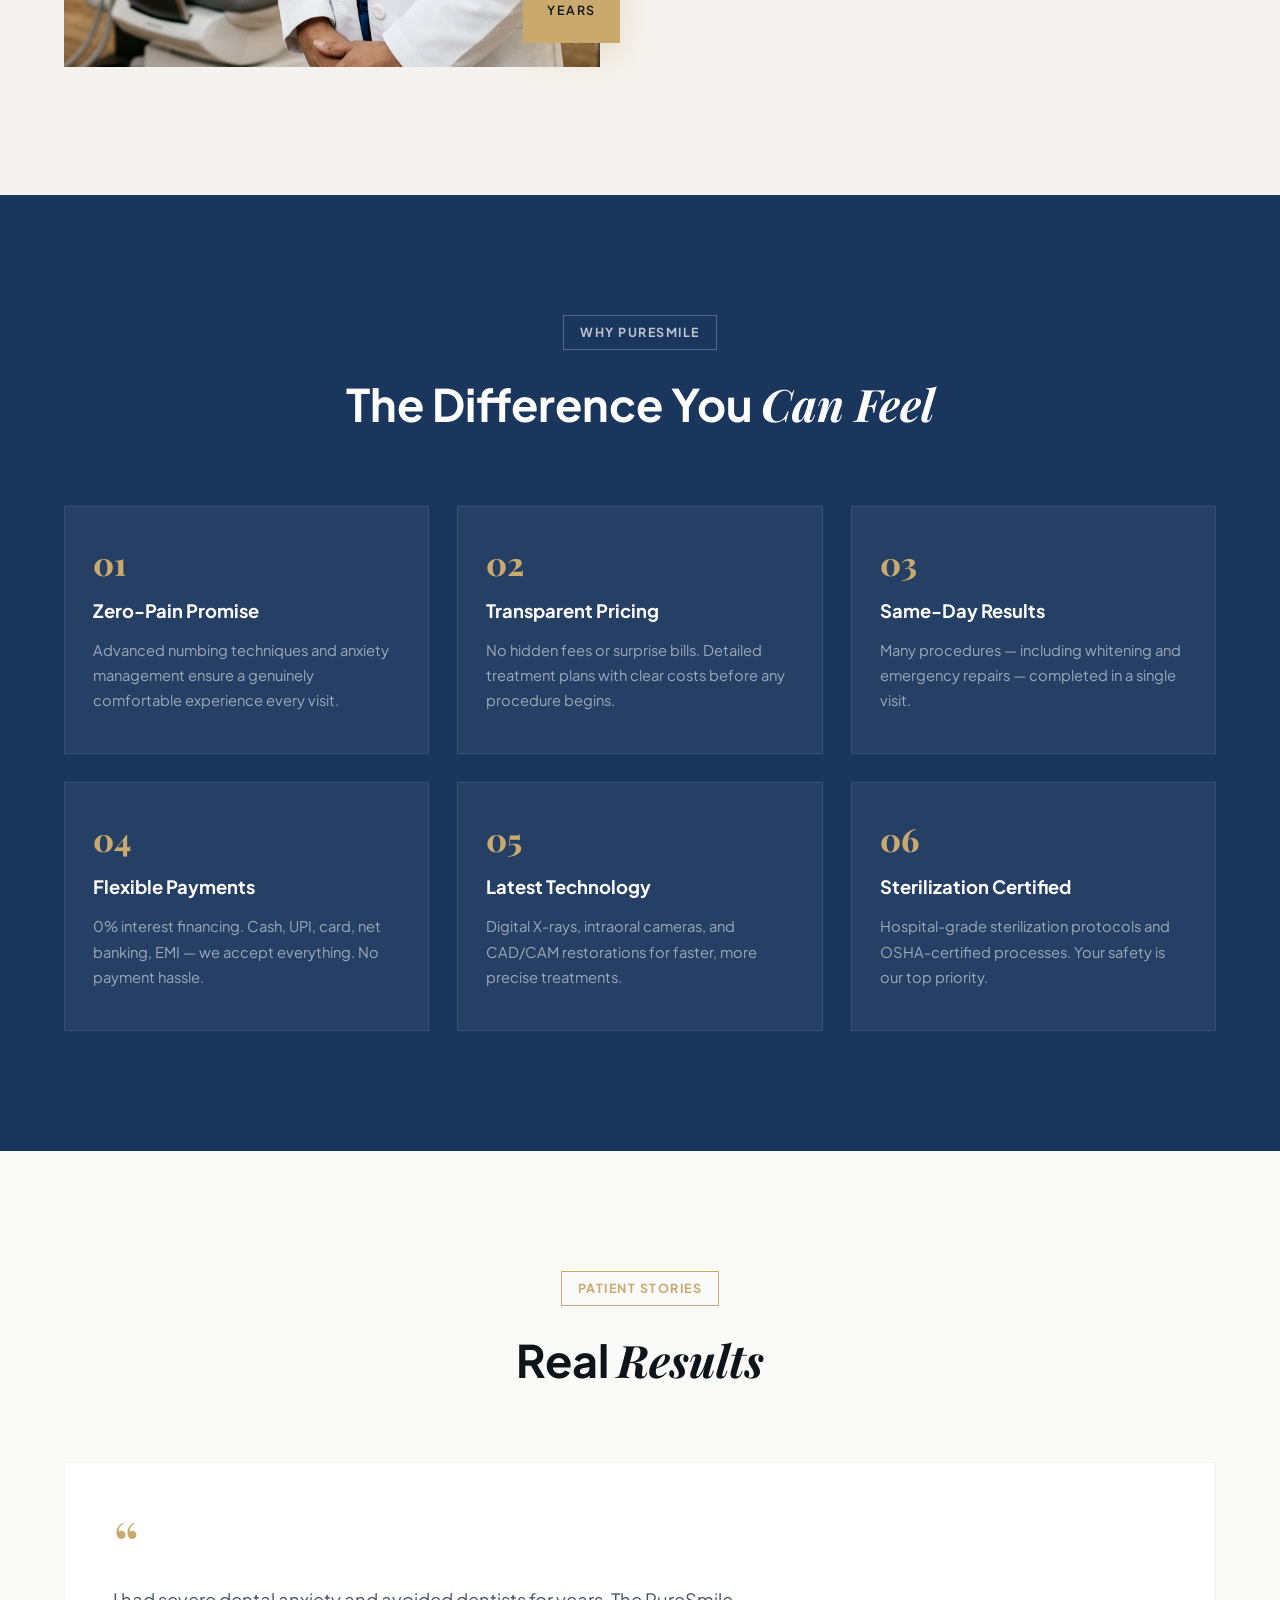
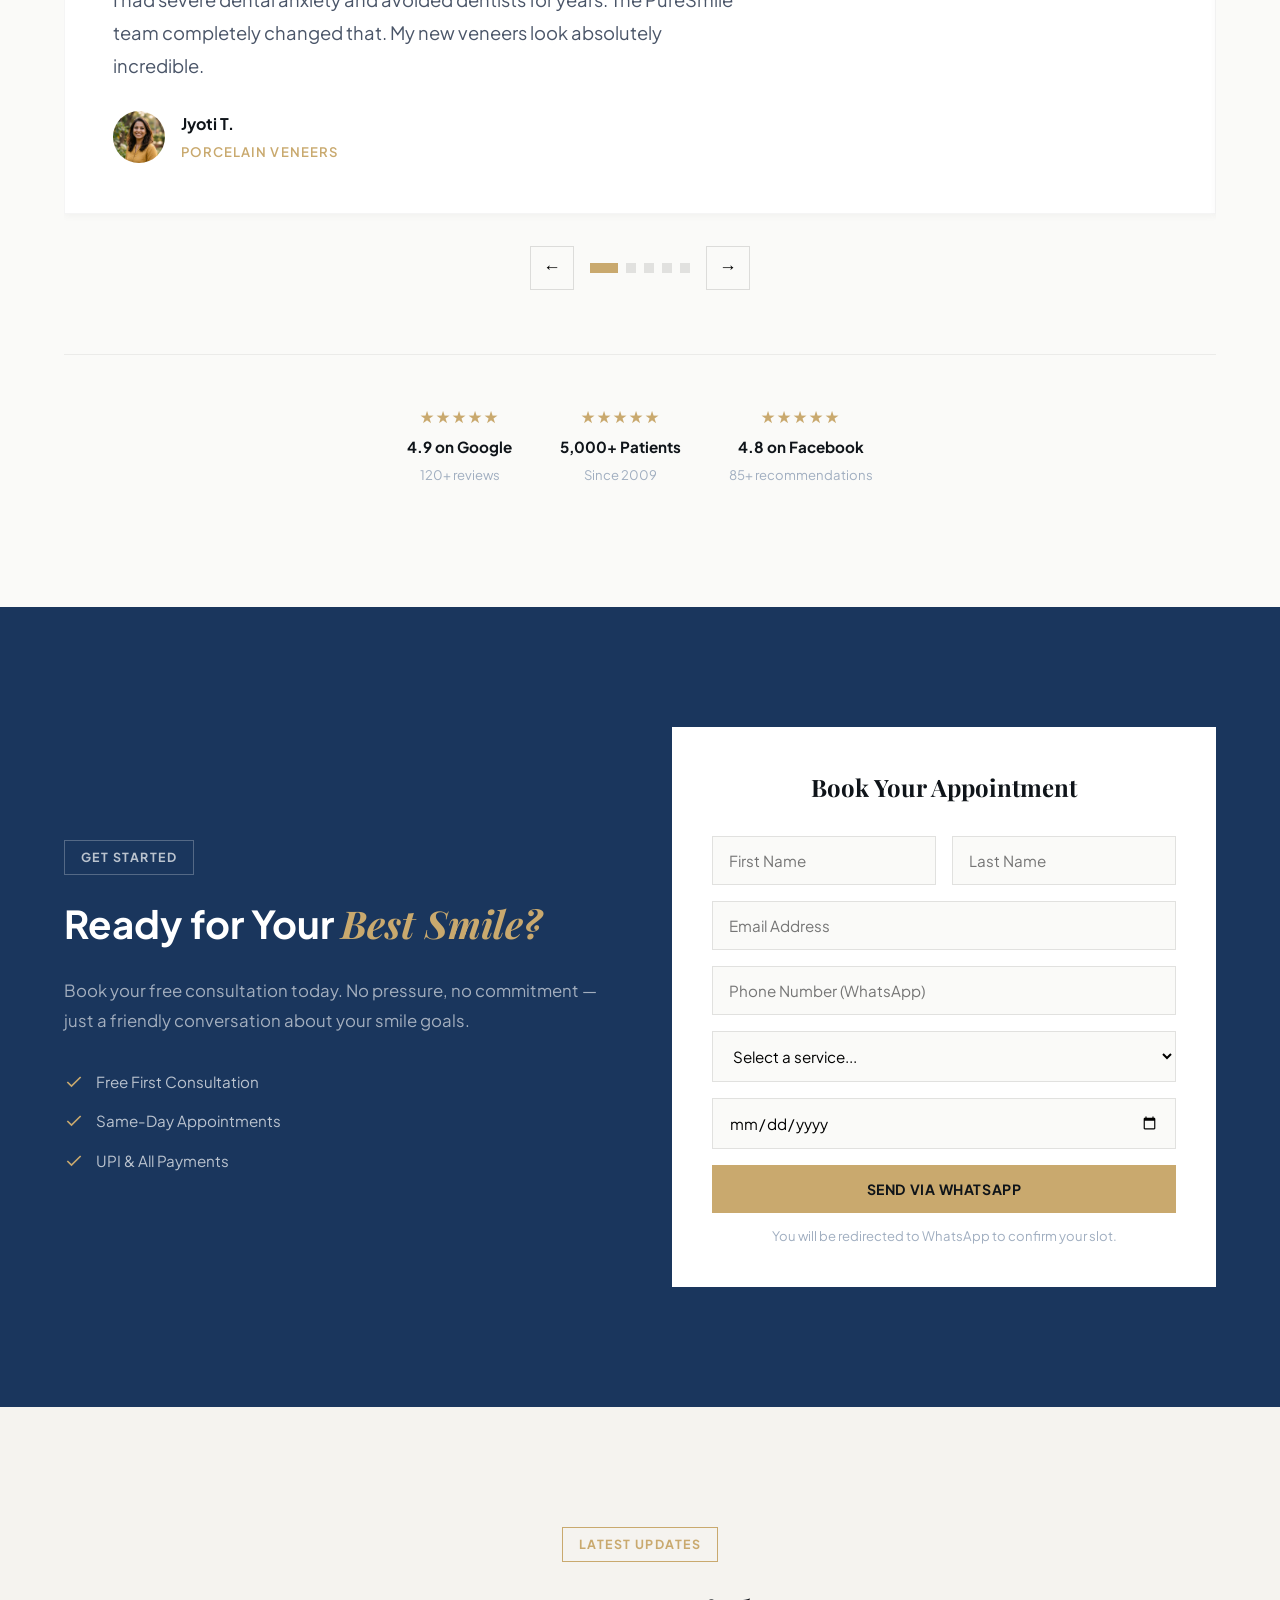
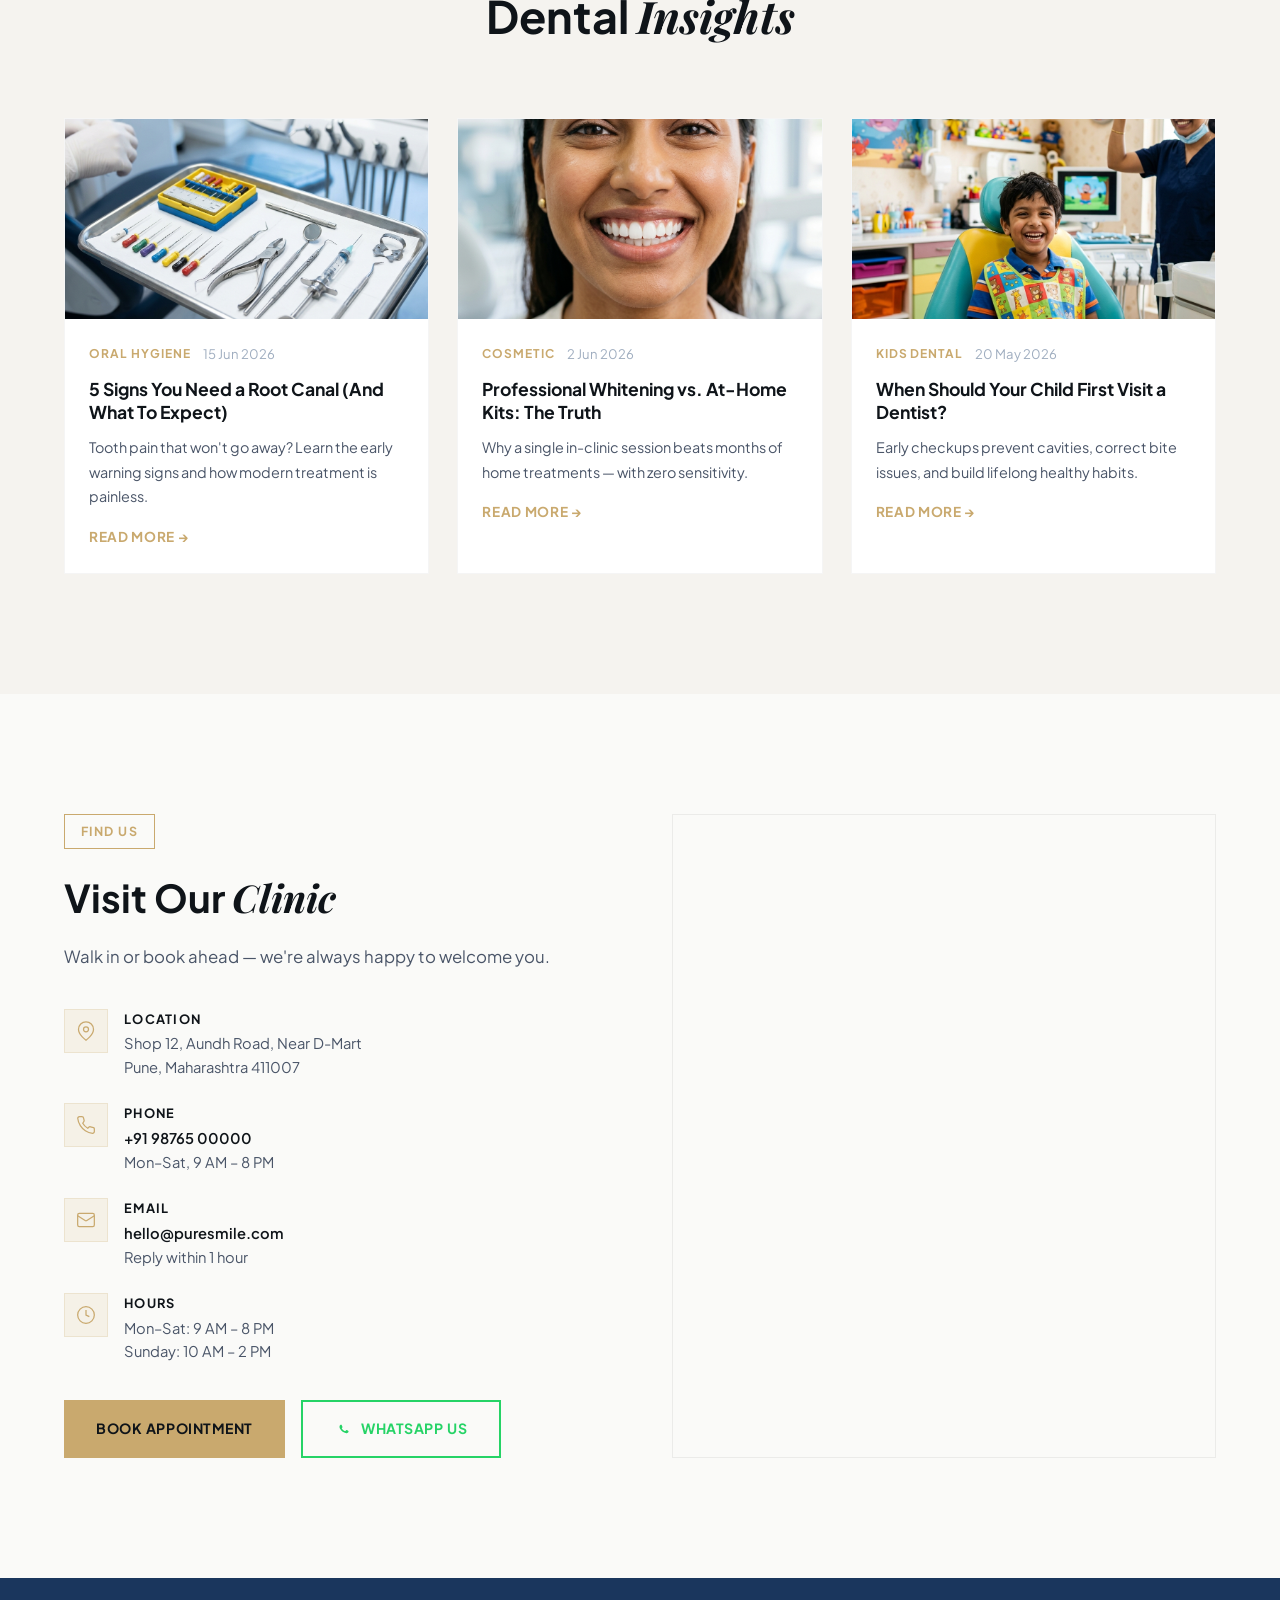
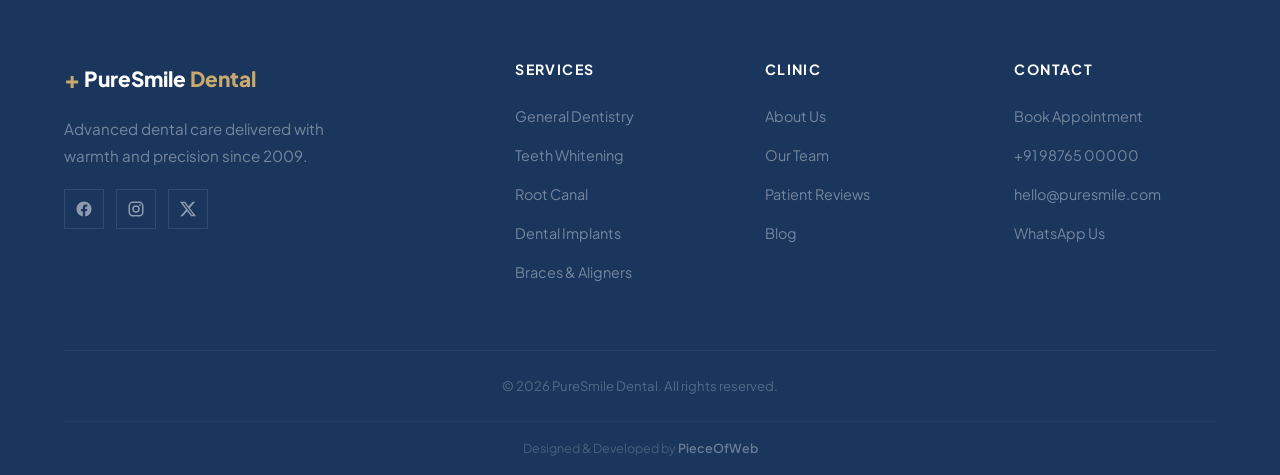
==== commit ecf85b99: "full restructure: rewrite index.html, style.css, script.js from scratch - Clean, modern page structu" ====
--- a/index.html
+++ b/index.html
@@ -6,35 +6,20 @@
   <title>PureSmile Dental | Advanced Dental Care in Pune</title>
   <meta name="description" content="PureSmile Dental offers advanced, compassionate dental care in Pune with cutting-edge technology. Book your appointment today for a healthier, brighter smile." />
   <link rel="canonical" href="https://pure-smile-dental.com/" />
-  
-  <!-- Open Graph / Facebook -->
   <meta property="og:type" content="website" />
   <meta property="og:url" content="https://pure-smile-dental.com/" />
   <meta property="og:title" content="PureSmile Dental | Advanced Dental Care in Pune" />
-  <meta property="og:description" content="PureSmile Dental offers advanced, compassionate dental care in Pune with cutting-edge technology. Book your appointment today for a healthier, brighter smile." />
+  <meta property="og:description" content="PureSmile Dental offers advanced, compassionate dental care in Pune with cutting-edge technology." />
   <meta property="og:image" content="https://pure-smile-dental.com/images/dental_hero_bg.png" />
-
-  <!-- Twitter -->
   <meta property="twitter:card" content="summary_large_image" />
-  <meta property="twitter:url" content="https://pure-smile-dental.com/" />
-  <meta property="twitter:title" content="PureSmile Dental | Advanced Dental Care in Pune" />
-  <meta property="twitter:description" content="PureSmile Dental offers advanced, compassionate dental care in Pune with cutting-edge technology." />
-  <meta property="twitter:image" content="https://pure-smile-dental.com/images/dental_hero_bg.png" />
-
-  <!-- Preconnect and Fonts -->
+
   <link rel="preconnect" href="https://fonts.googleapis.com" />
   <link rel="preconnect" href="https://fonts.gstatic.com" crossorigin />
   <link href="https://fonts.googleapis.com/css2?family=Plus+Jakarta+Sans:wght@300;400;500;600;700;800&family=Playfair+Display:ital,wght@0,400;0,500;0,600;0,700;1,400;1,500;1,600&display=swap" rel="stylesheet" />
-  
-  <!-- Favicon -->
-  <link rel="icon" type="image/svg+xml" href="data:image/svg+xml,%3Csvg xmlns='http://www.w3.org/2000/svg' viewBox='0 0 100 100'%3E%3Cpath d='M50 8c-12 0-22 8-25 20-2 8 0 16 2 24 3 10 6 20 8 30 1 5 4 8 7 10 2 1 5 2 8 0 3-2 6-5 7-10 2-10 5-20 8-30 2-8 4-16 2-24C64 16 58 8 50 8z' fill='%230284c7'/%3E%3Ccircle cx='42' cy='30' r='4' fill='white' opacity='0.8'/%3E%3Ccircle cx='58' cy='30' r='4' fill='white' opacity='0.8'/%3E%3C/svg%3E" />
-
+  <link rel="icon" type="image/svg+xml" href="data:image/svg+xml,%3Csvg xmlns='http://www.w3.org/2000/svg' viewBox='0 0 100 100'%3E%3Cpath d='M50 8c-12 0-22 8-25 20-2 8 0 16 2 24 3 10 6 20 8 30 1 5 4 8 7 10 2 1 5 2 8 0 3-2 6-5 7-10 2-10 5-20 8-30 2-8 4-16 2-24C64 16 58 8 50 8z' fill='%231a365d'/%3E%3Ccircle cx='42' cy='30' r='4' fill='white' opacity='0.8'/%3E%3Ccircle cx='58' cy='30' r='4' fill='white' opacity='0.8'/%3E%3C/svg%3E" />
   <link rel="stylesheet" href="style.css" />
-
-  <!-- Preload hero image -->
   <link rel="preload" as="image" href="images/dental_hero_bg.png" />
 
-  <!-- Schema.org JSON-LD -->
   <script type="application/ld+json">
   {
     "@context": "https://schema.org",
@@ -51,16 +36,9 @@
       "postalCode": "411004",
       "addressCountry": "IN"
     },
-    "geo": {
-      "@type": "GeoCoordinates",
-      "latitude": 18.5204,
-      "longitude": 73.8567
-    },
     "openingHoursSpecification": {
       "@type": "OpeningHoursSpecification",
-      "dayOfWeek": [
-        "Monday", "Tuesday", "Wednesday", "Thursday", "Friday", "Saturday"
-      ],
+      "dayOfWeek": ["Monday","Tuesday","Wednesday","Thursday","Friday","Saturday"],
       "opens": "09:00",
       "closes": "20:00"
     }
@@ -68,19 +46,10 @@
   </script>
 </head>
 <body>
-  <!-- Page Preloader -->
-  <div class="page-loader" id="pageLoader">
-    <div class="loader-tooth">
-      <svg viewBox="0 0 100 100" fill="none" xmlns="http://www.w3.org/2000/svg">
-        <path d="M50 8c-12 0-22 8-25 20-2 8 0 16 2 24 3 10 6 20 8 30 1 5 4 8 7 10 2 1 5 2 8 0 3-2 6-5 7-10 2-10 5-20 8-30 2-8 4-16 2-24C64 16 58 8 50 8z" fill="#0284c7"/>
-        <circle cx="42" cy="30" r="4" fill="white" opacity="0.8"/>
-        <circle cx="58" cy="30" r="4" fill="white" opacity="0.8"/>
-      </svg>
-    </div>
-  </div>
-
+
+  <!-- ===================== NAV ===================== -->
   <nav class="nav" id="navbar">
-    <div class="nav-container">
+    <div class="container nav-inner">
       <a href="#" class="nav-logo"><span class="logo-icon">+</span> PureSmile<span class="logo-accent">Dental</span></a>
       <ul class="nav-links" id="navLinks">
         <li><a href="#services">Services</a></li>
@@ -95,341 +64,272 @@
     </div>
   </nav>
 
-  <section class="hero cinematic" id="home">
+  <!-- ===================== HERO ===================== -->
+  <section class="hero" id="home">
     <div class="hero-bg">
       <img src="images/dental_hero_bg.png" alt="PureSmile Dental Clinic" />
       <div class="hero-overlay"></div>
     </div>
-    <div class="hero-split">
-      <div class="container hero-content-cinematic">
-        <div class="hero-badge-clean animate-fade-up">Rated #1 Dental Clinic in Pune</div>
-        <h1 class="hero-title-large animate-fade-up delay-1">Perfection<br/>in Dentistry.</h1>
-        <p class="hero-subtitle-light animate-fade-up delay-2">Advanced care delivered with absolute precision. A premium experience from the moment you walk in.</p>
-        <div class="hero-actions animate-fade-up delay-3">
-          <a href="#booking" class="btn btn-sharp-primary">Book Consultation</a>
-          <a href="#services" class="btn btn-sharp-outline">Discover Services</a>
-        </div>
-      </div>
-      <div class="hero-doctor-wrap animate-slide-right">
-        <img src="images/team_priya.png" alt="Dr. Priya Sharma" class="hero-doctor-img" />
-      </div>
-    </div>
-    <div class="hero-stats-bar animate-fade-up delay-4">
-      <div class="stat-clean"><strong>5000+</strong> <span>Happy Patients</span></div>
-      <div class="stat-clean"><strong>15+</strong> <span>Years Expertise</span></div>
-      <div class="stat-clean"><strong>98%</strong> <span>Satisfaction Rate</span></div>
-    </div>
-  </section>
-
-  <section class="trust-bar">
-    <div class="container">
-      <div class="trust-items">
-        <div class="trust-item"><span>Award-Winning Care</span></div>
-        <div class="trust-item"><span>Premium Materials</span></div>
-        <div class="trust-item"><span>Latest Technology</span></div>
-        <div class="trust-item"><span>Pain-Free Guarantee</span></div>
-        <div class="trust-item"><span>Flexible Scheduling</span></div>
-      </div>
-    </div>
-  </section>
-
-  <!-- Social Proof / Reviews -->
-  <section class="social-proof">
-    <div class="container">
-      <div class="social-proof-inner">
-        <div class="sp-badge">
-          <div class="sp-badge-icon">
-            <svg viewBox="0 0 24 24" xmlns="http://www.w3.org/2000/svg"><path d="M22.56 12.25c0-.78-.07-1.53-.2-2.25H12v4.26h5.92a5.06 5.06 0 01-2.2 3.32v2.77h3.57c2.08-1.92 3.28-4.74 3.28-8.1z" fill="#4285F4"/><path d="M12 23c2.97 0 5.46-.98 7.28-2.66l-3.57-2.77c-.98.66-2.23 1.06-3.71 1.06-2.86 0-5.29-1.93-6.16-4.53H2.18v2.84C3.99 20.53 7.7 23 12 23z" fill="#34A853"/><path d="M5.84 14.09c-.22-.66-.35-1.36-.35-2.09s.13-1.43.35-2.09V7.07H2.18C1.43 8.55 1 10.22 1 12s.43 3.45 1.18 4.93l2.85-2.22.81-.62z" fill="#FBBC05"/><path d="M12 5.38c1.62 0 3.06.56 4.21 1.64l3.15-3.15C17.45 2.09 14.97 1 12 1 7.7 1 3.99 3.47 2.18 7.07l3.66 2.84c.87-2.6 3.3-4.53 6.16-4.53z" fill="#EA4335"/></svg>
-          </div>
-          <div class="sp-badge-text">
-            <div class="sp-stars">★★★★★</div>
-            <strong>4.9 on Google</strong>
-            <span>120+ verified reviews</span>
-          </div>
-        </div>
-        <div class="sp-badge">
-          <div class="sp-badge-icon">
-            <svg viewBox="0 0 24 24" xmlns="http://www.w3.org/2000/svg"><path d="M12 0C5.373 0 0 5.373 0 12s5.373 12 12 12 12-5.373 12-12S18.627 0 12 0zm5.562 8.161c-.18 1.897-.962 6.502-1.359 8.627-.168.9-.5 1.201-.82 1.23-.697.064-1.226-.461-1.901-.903-1.056-.692-1.653-1.123-2.678-1.799-1.185-.781-.417-1.21.258-1.911.177-.184 3.247-2.977 3.307-3.23.007-.032.014-.15-.056-.212s-.174-.041-.249-.024c-.106.024-1.793 1.14-5.061 3.345-.479.33-.913.49-1.302.48-.428-.008-1.252-.241-1.865-.44-.752-.245-1.349-.374-1.297-.789.027-.216.325-.437.893-.663 3.498-1.524 5.83-2.529 6.998-3.014 3.332-1.386 4.025-1.627 4.476-1.635.099-.002.321.023.465.141.12.098.153.229.169.354.015.12.035.389.019.6z" fill="#0088CC"/></svg>
-          </div>
-          <div class="sp-badge-text">
-            <div class="sp-stars">★★★★★</div>
-            <strong>Trusted by 5,000+</strong>
-            <span>Happy patients since 2009</span>
-          </div>
-        </div>
-        <div class="sp-badge">
-          <div class="sp-badge-icon">
-            <svg viewBox="0 0 24 24" xmlns="http://www.w3.org/2000/svg"><path d="M12 2.04C6.5 2.04 2 6.53 2 12.06C2 17.06 5.66 21.21 10.44 21.96V14.96H7.9V12.06H10.44V9.85C10.44 7.34 11.93 5.96 14.22 5.96C15.31 5.96 16.45 6.15 16.45 6.15V8.62H15.19C13.95 8.62 13.56 9.39 13.56 10.18V12.06H16.34L15.89 14.96H13.56V21.96A10 10 0 0022 12.06C22 6.53 17.5 2.04 12 2.04Z" fill="#1877F2"/></svg>
-          </div>
-          <div class="sp-badge-text">
-            <div class="sp-stars">★★★★★</div>
-            <strong>4.8 on Facebook</strong>
-            <span>85+ recommendations</span>
-          </div>
-        </div>
-      </div>
-    </div>
-  </section>
-
-  <section class="services section" id="services">
-    <div class="container">
-      <div class="services-header-split">
-        <div class="sh-left">
-          <span class="section-tag">Our Expertise</span>
-          <h2>World-Class Dental Services</h2>
-        </div>
-        <div class="sh-right">
-          <p>From routine checkups to full smile makeovers, we offer comprehensive care tailored to your unique needs.</p>
-        </div>
-      </div>
-      <div class="services-accordion">
-        <div class="sa-item">
-          <div class="sa-bg">
-            <img loading="lazy" src="images/service_general.png" alt="General Dentistry">
-          </div>
-          <div class="sa-content">
-            <div class="sa-header">
-              <span class="sa-num">01</span>
-              <h3>General Dentistry</h3>
-            </div>
-            <div class="sa-body">
-              <p>Comprehensive exams, professional cleanings, fillings, and preventive care to keep your smile healthy year-round.</p>
-              <a href="#booking" class="sa-link">Learn More &rarr;</a>
-            </div>
-          </div>
-        </div>
-        <div class="sa-item">
-          <div class="sa-bg">
-            <img loading="lazy" src="images/service_whitening.png" alt="Teeth Whitening">
-          </div>
-          <div class="sa-content">
-            <div class="sa-header">
-              <span class="sa-num">02</span>
-              <h3>Teeth Whitening</h3>
-            </div>
-            <div class="sa-body">
-              <p>Professional in-office whitening that delivers 8-10 shades brighter results in a single visit. Safe, fast, stunning.</p>
-              <a href="#booking" class="sa-link">Learn More &rarr;</a>
-            </div>
-          </div>
-        </div>
-        <div class="sa-item">
-          <div class="sa-bg">
-            <img loading="lazy" src="images/service_implants.png" alt="Dental Implants">
-          </div>
-          <div class="sa-content">
-            <div class="sa-header">
-              <span class="sa-num">03</span>
-              <h3>Dental Implants</h3>
-            </div>
-            <div class="sa-body">
-              <p>Permanent, natural-looking replacements for missing teeth. State-of-the-art implants that last a lifetime.</p>
-              <a href="#booking" class="sa-link">Learn More &rarr;</a>
-            </div>
-          </div>
-        </div>
-        <div class="sa-item">
-          <div class="sa-bg">
-            <img loading="lazy" src="images/service_veneers.png" alt="Porcelain Veneers">
-          </div>
-          <div class="sa-content">
-            <div class="sa-header">
-              <span class="sa-num">04</span>
-              <h3>Porcelain Veneers</h3>
-            </div>
-            <div class="sa-body">
-              <p>Ultra-thin, custom-crafted veneers that transform your smile dramatically. Hollywood results, comfortable process.</p>
-              <a href="#booking" class="sa-link">Learn More &rarr;</a>
-            </div>
-          </div>
-        </div>
-        <div class="sa-item">
-          <div class="sa-bg">
-            <img loading="lazy" src="images/service_braces.png" alt="Braces and Aligners">
-          </div>
-          <div class="sa-content">
-            <div class="sa-header">
-              <span class="sa-num">05</span>
-              <h3>Braces &amp; Aligners</h3>
-            </div>
-            <div class="sa-body">
-              <p>Metal braces and ceramic options for all ages. Affordable, effective, and supervised by our certified orthodontist.</p>
-              <a href="#booking" class="sa-link">Learn More &rarr;</a>
-            </div>
-          </div>
-        </div>
-        <div class="sa-item">
-          <div class="sa-bg">
-            <img loading="lazy" src="images/service_emergency.png" alt="Emergency Dental">
-          </div>
-          <div class="sa-content">
-            <div class="sa-header">
-              <span class="sa-num">06</span>
-              <h3>Emergency Dental</h3>
-            </div>
-            <div class="sa-body">
-              <p>Same-day emergency appointments available. We are here when you need us most - call anytime, 24/7.</p>
-              <a href="#booking" class="sa-link">Learn More &rarr;</a>
-            </div>
-          </div>
-        </div>
-      </div>
-    </div>
-  </section>
-
-
-  <section class="about section" id="about">
-    <div class="container about-container-cinematic">
-      <div class="about-image-wrap-cinematic">
-        <img loading="lazy" src="images/team_priya.png" alt="Dr. Priya Sharma" class="about-img-cinematic" />
-        <div class="about-exp-badge-sharp"><strong>15+</strong><span>Years</span></div>
-      </div>
-      <div class="about-content-cinematic">
-        <span class="section-tag-sharp">Meet Your Dentist</span>
-        <h2 class="about-title-large">Dr. Priya Sharma</h2>
-        <p class="about-lead-sharp">With 15 years of experience in comprehensive dental care, Dr. Priya leads our clinical team with a patient-first approach and meticulous attention to detail.</p>
-        <div class="about-features-sharp">
-          <div class="about-feature-sharp">
+    <div class="container hero-grid">
+      <div class="hero-content">
+        <span class="hero-badge">Rated #1 Dental Clinic in Pune</span>
+        <h1>Perfection<br/>in <em>Dentistry.</em></h1>
+        <p>Advanced care delivered with absolute precision. A premium experience from the moment you walk in.</p>
+        <div class="hero-actions">
+          <a href="#booking" class="btn btn-primary">Book Consultation</a>
+          <a href="#services" class="btn btn-outline">Discover Services</a>
+        </div>
+      </div>
+      <div class="hero-doctor">
+        <img src="images/team_priya.png" alt="Dr. Priya Sharma" />
+      </div>
+    </div>
+    <div class="hero-stats" id="heroStats">
+      <div class="hero-stat"><strong class="stat-num" data-target="5000">0</strong><span>Happy Patients</span></div>
+      <div class="hero-stat"><strong class="stat-num" data-target="15">0</strong><span>Years Expertise</span></div>
+      <div class="hero-stat"><strong class="stat-num" data-target="98">0</strong><span>Satisfaction %</span></div>
+    </div>
+  </section>
+
+  <!-- ===================== SERVICES ===================== -->
+  <section class="section" id="services">
+    <div class="container">
+      <div class="section-header">
+        <span class="tag">Our Expertise</span>
+        <h2>World-Class Dental <em>Services</em></h2>
+        <p>From routine checkups to full smile makeovers, comprehensive care tailored to your needs.</p>
+      </div>
+      <div class="services-grid">
+        <div class="service-card reveal">
+          <div class="service-img"><img loading="lazy" src="images/service_general.png" alt="General Dentistry" /></div>
+          <div class="service-body">
+            <span class="service-num">01</span>
+            <h3>General Dentistry</h3>
+            <p>Comprehensive exams, professional cleanings, fillings, and preventive care to keep your smile healthy year-round.</p>
+            <a href="#booking" class="link-arrow">Book Now &rarr;</a>
+          </div>
+        </div>
+        <div class="service-card reveal">
+          <div class="service-img"><img loading="lazy" src="images/service_whitening.png" alt="Teeth Whitening" /></div>
+          <div class="service-body">
+            <span class="service-num">02</span>
+            <h3>Teeth Whitening</h3>
+            <p>Professional in-office whitening that delivers 8–10 shades brighter results in a single visit. Safe, fast, stunning.</p>
+            <a href="#booking" class="link-arrow">Book Now &rarr;</a>
+          </div>
+        </div>
+        <div class="service-card reveal">
+          <div class="service-img"><img loading="lazy" src="images/service_implants.png" alt="Dental Implants" /></div>
+          <div class="service-body">
+            <span class="service-num">03</span>
+            <h3>Dental Implants</h3>
+            <p>Permanent, natural-looking replacements for missing teeth. State-of-the-art implants that last a lifetime.</p>
+            <a href="#booking" class="link-arrow">Book Now &rarr;</a>
+          </div>
+        </div>
+        <div class="service-card reveal">
+          <div class="service-img"><img loading="lazy" src="images/service_veneers.png" alt="Porcelain Veneers" /></div>
+          <div class="service-body">
+            <span class="service-num">04</span>
+            <h3>Porcelain Veneers</h3>
+            <p>Ultra-thin, custom-crafted veneers that transform your smile dramatically. Hollywood results, comfortable process.</p>
+            <a href="#booking" class="link-arrow">Book Now &rarr;</a>
+          </div>
+        </div>
+        <div class="service-card reveal">
+          <div class="service-img"><img loading="lazy" src="images/service_braces.png" alt="Braces and Aligners" /></div>
+          <div class="service-body">
+            <span class="service-num">05</span>
+            <h3>Braces &amp; Aligners</h3>
+            <p>Metal braces and ceramic options for all ages. Affordable, effective, and supervised by our certified orthodontist.</p>
+            <a href="#booking" class="link-arrow">Book Now &rarr;</a>
+          </div>
+        </div>
+        <div class="service-card reveal">
+          <div class="service-img"><img loading="lazy" src="images/service_emergency.png" alt="Emergency Dental" /></div>
+          <div class="service-body">
+            <span class="service-num">06</span>
+            <h3>Emergency Dental</h3>
+            <p>Same-day emergency appointments available. We are here when you need us most — call anytime, 24/7.</p>
+            <a href="#booking" class="link-arrow">Book Now &rarr;</a>
+          </div>
+        </div>
+      </div>
+    </div>
+  </section>
+
+  <!-- ===================== ABOUT ===================== -->
+  <section class="section section-alt" id="about">
+    <div class="container about-grid">
+      <div class="about-image">
+        <img loading="lazy" src="images/team_priya.png" alt="Dr. Priya Sharma" />
+        <div class="about-badge"><strong>15+</strong><span>Years</span></div>
+      </div>
+      <div class="about-content">
+        <span class="tag">Meet Your Dentist</span>
+        <h2>Dr. Priya <em>Sharma</em></h2>
+        <p class="about-lead">With 15 years of experience in comprehensive dental care, Dr. Priya leads our clinical team with a patient-first approach and meticulous attention to detail.</p>
+        <div class="about-features">
+          <div class="about-feature">
             <strong>BDS, MDS</strong>
             <p>Graduated from Pune University with top honors.</p>
           </div>
-          <div class="about-feature-sharp">
+          <div class="about-feature">
             <strong>Fellow ICD</strong>
             <p>Recognized globally for her contribution to modern dentistry.</p>
           </div>
-          <div class="about-feature-sharp">
+          <div class="about-feature">
             <strong>Zero-Pain</strong>
-            <p>Certified in advanced anxiety management to ensure comfortable visits.</p>
-          </div>
-        </div>
-        <a href="team.html" class="btn btn-sharp-outline dark-btn">Meet the Full Team</a>
-      </div>
-    </div>
-  </section>
-
-  <section class="why-us cinematic section" id="why-us">
-    <div class="container">
-      <div class="section-header-left">
-        <span class="section-tag-sharp">Why PureSmile</span>
-        <h2 class="about-title-large">The Difference You Can Feel</h2>
-      </div>
-      <div class="why-list-cinematic">
-        <div class="why-row-cinematic">
-          <div class="why-num-large">01</div>
-          <div class="why-text-wrap">
-            <h3>Zero-Pain Promise</h3>
-            <p>Our advanced numbing techniques and anxiety management protocols ensure a genuinely comfortable experience every visit.</p>
-          </div>
-        </div>
-        <div class="why-row-cinematic">
-          <div class="why-num-large">02</div>
-          <div class="why-text-wrap">
-            <h3>Transparent Pricing</h3>
-            <p>No hidden fees, no surprise bills. We provide detailed treatment plans with clear costs before any procedure begins.</p>
-          </div>
-        </div>
-        <div class="why-row-cinematic">
-          <div class="why-num-large">03</div>
-          <div class="why-text-wrap">
-            <h3>Same-Day Results</h3>
-            <p>Many of our procedures - including whitening and emergency repairs - can be completed in a single visit.</p>
-          </div>
-        </div>
-        <div class="why-row-cinematic">
-          <div class="why-num-large">04</div>
-          <div class="why-text-wrap">
-            <h3>Flexible Payment Plans</h3>
-            <p>0% interest financing options available. We work with your budget so premium care is never out of reach.</p>
-          </div>
-        </div>
-        <div class="why-row-cinematic">
-          <div class="why-num-large">05</div>
-          <div class="why-text-wrap">
-            <h3>All Payment Modes</h3>
-            <p>Cash, UPI, card, net banking &mdash; we accept all. EMI &amp; cashless options available. No payment hassle, ever.</p>
-          </div>
-        </div>
-        <div class="why-row-cinematic">
-          <div class="why-num-large">06</div>
-          <div class="why-text-wrap">
-            <h3>Sterilization Certified</h3>
-            <p>Hospital-grade sterilization protocols and OSHA-certified processes. Your safety is our top priority.</p>
-          </div>
-        </div>
-      </div>
-    </div>
-  </section>
-
-  <section class="testimonials cinematic section" id="testimonials">
+            <p>Certified in advanced anxiety management for comfortable visits.</p>
+          </div>
+        </div>
+        <a href="team.html" class="btn btn-outline-dark">Meet the Full Team</a>
+      </div>
+    </div>
+  </section>
+
+  <!-- ===================== WHY US ===================== -->
+  <section class="section section-dark" id="why-us">
+    <div class="container">
+      <div class="section-header section-header-light">
+        <span class="tag tag-light">Why PureSmile</span>
+        <h2>The Difference You <em>Can Feel</em></h2>
+      </div>
+      <div class="why-grid">
+        <div class="why-card reveal">
+          <span class="why-num">01</span>
+          <h3>Zero-Pain Promise</h3>
+          <p>Advanced numbing techniques and anxiety management ensure a genuinely comfortable experience every visit.</p>
+        </div>
+        <div class="why-card reveal">
+          <span class="why-num">02</span>
+          <h3>Transparent Pricing</h3>
+          <p>No hidden fees or surprise bills. Detailed treatment plans with clear costs before any procedure begins.</p>
+        </div>
+        <div class="why-card reveal">
+          <span class="why-num">03</span>
+          <h3>Same-Day Results</h3>
+          <p>Many procedures — including whitening and emergency repairs — completed in a single visit.</p>
+        </div>
+        <div class="why-card reveal">
+          <span class="why-num">04</span>
+          <h3>Flexible Payments</h3>
+          <p>0% interest financing. Cash, UPI, card, net banking, EMI — we accept everything. No payment hassle.</p>
+        </div>
+        <div class="why-card reveal">
+          <span class="why-num">05</span>
+          <h3>Latest Technology</h3>
+          <p>Digital X-rays, intraoral cameras, and CAD/CAM restorations for faster, more precise treatments.</p>
+        </div>
+        <div class="why-card reveal">
+          <span class="why-num">06</span>
+          <h3>Sterilization Certified</h3>
+          <p>Hospital-grade sterilization protocols and OSHA-certified processes. Your safety is our top priority.</p>
+        </div>
+      </div>
+    </div>
+  </section>
+
+  <!-- ===================== TESTIMONIALS ===================== -->
+  <section class="section" id="testimonials">
     <div class="container">
       <div class="section-header">
-        <span class="section-tag-sharp">Patient Stories</span>
-        <h2 class="about-title-large">Real Results</h2>
-      </div>
-      <div class="testimonials-track" id="testimonialsTrack">
-        <div class="testimonial-card cinematic">
-          <div class="quote-icon-large">&quot;</div>
-          <p class="testimonial-text-large">I had severe dental anxiety and avoided dentists for years. The PureSmile team completely changed that. The entire experience was gentle, professional, and almost enjoyable. My new veneers look absolutely incredible.</p>
-          <div class="testimonial-author-sharp">
-            <strong>Jyoti T.</strong><span>Porcelain Veneers</span>
-          </div>
-        </div>
-        <div class="testimonial-card cinematic">
-          <div class="quote-icon-large">&quot;</div>
-          <p class="testimonial-text-large">Got braces done here at 32 and it has been life-changing. The doctor walked me through everything patiently. 14 months later and I have the perfectly aligned smile I always wanted. Worth every rupee!</p>
-          <div class="testimonial-author-sharp">
-            <strong>Mihir R.</strong><span>Braces &amp; Aligners</span>
-          </div>
-        </div>
-        <div class="testimonial-card cinematic">
-          <div class="quote-icon-large">&quot;</div>
-          <p class="testimonial-text-large">Had a dental emergency on a Sunday. Called PureSmile and they had me in within 2 hours. Fixed it same-day, no pain whatsoever. I have been a loyal patient ever since. Simply the best.</p>
-          <div class="testimonial-author-sharp">
-            <strong>Anika S.</strong><span>Emergency Dental</span>
-          </div>
-        </div>
-        <div class="testimonial-card cinematic">
-          <div class="quote-icon-large">&quot;</div>
-          <p class="testimonial-text-large">The teeth whitening results were beyond what I expected. In one session my teeth went from coffee-stained to movie-star white. The hygienist was so professional and made me feel completely at ease.</p>
-          <div class="testimonial-author-sharp">
-            <strong>Dev K.</strong><span>Whitening</span>
-          </div>
-        </div>
-        <div class="testimonial-card cinematic">
-          <div class="quote-icon-large">&quot;</div>
-          <p class="testimonial-text-large">Two implants done here and I could not be happier. Completely natural feeling, you would never know they were not my real teeth. The payment plan made it affordable. Best investment I have ever made in myself.</p>
-          <div class="testimonial-author-sharp">
-            <strong>Lata M.</strong><span>Dental Implants</span>
-          </div>
-        </div>
-      </div>
-      <div class="testimonials-controls">
-        <button class="t-btn" id="tPrev" aria-label="Previous">&larr;</button>
-        <div class="t-dots" id="tDots"></div>
-        <button class="t-btn" id="tNext" aria-label="Next">&rarr;</button>
-      </div>
-    </div>
-  </section>
-
-  <section class="booking cinematic section" id="booking">
-    <div class="booking-bg"></div>
-    <div class="container booking-container-cinematic">
+        <span class="tag">Patient Stories</span>
+        <h2>Real <em>Results</em></h2>
+      </div>
+      <div class="testimonials-slider">
+        <div class="testimonials-track" id="testimonialsTrack">
+          <div class="testimonial-card">
+            <div class="t-quote">&ldquo;</div>
+            <p>I had severe dental anxiety and avoided dentists for years. The PureSmile team completely changed that. My new veneers look absolutely incredible.</p>
+            <div class="t-author">
+              <img loading="lazy" src="images/patient_jyoti.png" alt="Jyoti T." />
+              <div><strong>Jyoti T.</strong><span>Porcelain Veneers</span></div>
+            </div>
+          </div>
+          <div class="testimonial-card">
+            <div class="t-quote">&ldquo;</div>
+            <p>Got braces done here at 32 and it has been life-changing. 14 months later and I have the perfectly aligned smile I always wanted. Worth every rupee!</p>
+            <div class="t-author">
+              <img loading="lazy" src="images/patient_mihir.png" alt="Mihir R." />
+              <div><strong>Mihir R.</strong><span>Braces &amp; Aligners</span></div>
+            </div>
+          </div>
+          <div class="testimonial-card">
+            <div class="t-quote">&ldquo;</div>
+            <p>Had a dental emergency on a Sunday. Called PureSmile and they had me in within 2 hours. Fixed it same-day, no pain. Simply the best.</p>
+            <div class="t-author">
+              <img loading="lazy" src="images/patient_anika.png" alt="Anika S." />
+              <div><strong>Anika S.</strong><span>Emergency Dental</span></div>
+            </div>
+          </div>
+          <div class="testimonial-card">
+            <div class="t-quote">&ldquo;</div>
+            <p>The teeth whitening results were beyond what I expected. In one session my teeth went from coffee-stained to movie-star white.</p>
+            <div class="t-author">
+              <img loading="lazy" src="images/patient_dev.png" alt="Dev K." />
+              <div><strong>Dev K.</strong><span>Whitening</span></div>
+            </div>
+          </div>
+          <div class="testimonial-card">
+            <div class="t-quote">&ldquo;</div>
+            <p>Two implants done here and I could not be happier. Completely natural feeling. The payment plan made it affordable. Best investment ever.</p>
+            <div class="t-author">
+              <img loading="lazy" src="images/patient_lata.png" alt="Lata M." />
+              <div><strong>Lata M.</strong><span>Dental Implants</span></div>
+            </div>
+          </div>
+        </div>
+        <div class="testimonials-controls">
+          <button class="t-btn" id="tPrev" aria-label="Previous">&larr;</button>
+          <div class="t-dots" id="tDots"></div>
+          <button class="t-btn" id="tNext" aria-label="Next">&rarr;</button>
+        </div>
+      </div>
+      <!-- Social Proof -->
+      <div class="trust-row">
+        <div class="trust-badge">
+          <div class="trust-stars">&#9733;&#9733;&#9733;&#9733;&#9733;</div>
+          <strong>4.9 on Google</strong>
+          <span>120+ reviews</span>
+        </div>
+        <div class="trust-badge">
+          <div class="trust-stars">&#9733;&#9733;&#9733;&#9733;&#9733;</div>
+          <strong>5,000+ Patients</strong>
+          <span>Since 2009</span>
+        </div>
+        <div class="trust-badge">
+          <div class="trust-stars">&#9733;&#9733;&#9733;&#9733;&#9733;</div>
+          <strong>4.8 on Facebook</strong>
+          <span>85+ recommendations</span>
+        </div>
+      </div>
+    </div>
+  </section>
+
+  <!-- ===================== BOOKING ===================== -->
+  <section class="section section-booking" id="booking">
+    <div class="container booking-grid">
       <div class="booking-content">
-        <span class="section-tag-sharp">Get Started</span>
-        <h2 class="about-title-large">Ready for Your Best Smile?</h2>
-        <p class="about-lead-sharp">Book your free consultation today. No pressure, no commitment - just a friendly conversation about your smile goals.</p>
-        <div class="booking-perks-sharp"><span>Free First Consultation</span><span>Same-Day Appointments</span><span>UPI &amp; All Payments Accepted</span></div>
+        <span class="tag tag-light">Get Started</span>
+        <h2>Ready for Your <em>Best Smile?</em></h2>
+        <p>Book your free consultation today. No pressure, no commitment — just a friendly conversation about your smile goals.</p>
+        <div class="booking-perks">
+          <div class="perk"><svg viewBox="0 0 24 24" fill="none" stroke="currentColor" stroke-width="2"><polyline points="20 6 9 17 4 12"/></svg>Free First Consultation</div>
+          <div class="perk"><svg viewBox="0 0 24 24" fill="none" stroke="currentColor" stroke-width="2"><polyline points="20 6 9 17 4 12"/></svg>Same-Day Appointments</div>
+          <div class="perk"><svg viewBox="0 0 24 24" fill="none" stroke="currentColor" stroke-width="2"><polyline points="20 6 9 17 4 12"/></svg>UPI &amp; All Payments</div>
+        </div>
       </div>
       <div class="booking-form-wrap">
-        <form class="booking-form-sharp" id="bookingForm" novalidate>
-          <h3 class="about-title-large booking-form-title">Book Your Appointment</h3>
-          <div class="form-row-sharp">
-            <div class="form-group-sharp"><input type="text" id="fname" placeholder="First Name" required /></div>
-            <div class="form-group-sharp"><input type="text" id="lname" placeholder="Last Name" required /></div>
-          </div>
-          <div class="form-group-sharp"><input type="email" id="email" placeholder="Email Address" required /></div>
-          <div class="form-group-sharp"><input type="tel" id="phone" placeholder="Phone Number (WhatsApp)" required /></div>
-          <div class="form-group-sharp">
+        <form class="booking-form" id="bookingForm" novalidate>
+          <h3>Book Your Appointment</h3>
+          <div class="form-row">
+            <div class="form-group"><input type="text" id="fname" placeholder="First Name" required /></div>
+            <div class="form-group"><input type="text" id="lname" placeholder="Last Name" required /></div>
+          </div>
+          <div class="form-group"><input type="email" id="email" placeholder="Email Address" required /></div>
+          <div class="form-group"><input type="tel" id="phone" placeholder="Phone Number (WhatsApp)" required /></div>
+          <div class="form-group">
             <select id="service">
               <option value="">Select a service...</option>
               <option>General Checkup &amp; Cleaning</option>
@@ -441,234 +341,130 @@
               <option>Emergency Dental Care</option>
             </select>
           </div>
-          <div class="form-group-sharp"><input type="date" id="apptdate" /></div>
-          <button type="submit" class="btn btn-sharp-primary btn-full-width" id="submitBtn">Send via WhatsApp</button>
-          <p class="form-note-sharp">You will be redirected to WhatsApp to confirm your slot.</p>
+          <div class="form-group"><input type="date" id="apptdate" /></div>
+          <button type="submit" class="btn btn-primary btn-full" id="submitBtn">Send via WhatsApp</button>
+          <p class="form-note">You will be redirected to WhatsApp to confirm your slot.</p>
         </form>
-        <div class="booking-success-sharp" id="bookingSuccess" style="display:none;">
-          <h3>You are All Set!</h3>
-          <p>We have received your request and will call to confirm within 2 hours. We cannot wait to meet you!</p>
-        </div>
-      </div>
-    </div>
-  </section>
-
-
-  <!-- SMILE GALLERY -->
-  <section class="gallery-section section" id="gallery">
+        <div class="booking-success" id="bookingSuccess" style="display:none;">
+          <h3>You're All Set!</h3>
+          <p>We've received your request and will call to confirm within 2 hours.</p>
+        </div>
+      </div>
+    </div>
+  </section>
+
+  <!-- ===================== BLOG ===================== -->
+  <section class="section section-alt" id="blog">
     <div class="container">
       <div class="section-header">
-        <span class="section-tag-sharp gallery-tag">Smile Gallery</span>
-        <h2 class="about-title-large gallery-title">Transformations That Speak</h2>
-        <p class="gallery-subtitle">Real results from real patients. Every smile tells a story of renewed confidence.</p>
-      </div>
-      <div class="gallery-grid">
-        <div class="gallery-card reveal-stagger">
-          <span class="ba-label">Before &amp; After</span>
-          <img loading="lazy" src="images/service_veneers.png" alt="Veneer transformation" />
-          <div class="gallery-card-overlay">
-            <h4>Complete Smile Makeover</h4>
-            <span>Porcelain Veneers &bull; 2 Visits</span>
-          </div>
-        </div>
-        <div class="gallery-card reveal-stagger">
-          <span class="ba-label">Before &amp; After</span>
-          <img loading="lazy" src="images/service_whitening.png" alt="Whitening transformation" />
-          <div class="gallery-card-overlay">
-            <h4>Professional Whitening</h4>
-            <span>8 Shades Brighter &bull; 1 Session</span>
-          </div>
-        </div>
-        <div class="gallery-card reveal-stagger">
-          <span class="ba-label">Before &amp; After</span>
-          <img loading="lazy" src="images/service_braces.png" alt="Braces transformation" />
-          <div class="gallery-card-overlay">
-            <h4>Orthodontic Alignment</h4>
-            <span>Ceramic Braces &bull; 14 Months</span>
-          </div>
-        </div>
-        <div class="gallery-card reveal-stagger">
-          <span class="ba-label">Before &amp; After</span>
-          <img loading="lazy" src="images/service_implants.png" alt="Implant transformation" />
-          <div class="gallery-card-overlay">
-            <h4>Dental Implant</h4>
-            <span>Single Tooth Replacement</span>
-          </div>
-        </div>
-        <div class="gallery-card reveal-stagger">
-          <span class="ba-label">Before &amp; After</span>
-          <img loading="lazy" src="images/service_general.png" alt="General dentistry result" />
-          <div class="gallery-card-overlay">
-            <h4>Deep Cleaning &amp; Restoration</h4>
-            <span>General Dentistry &bull; 1 Visit</span>
-          </div>
-        </div>
-        <div class="gallery-card reveal-stagger">
-          <span class="ba-label">Before &amp; After</span>
-          <img loading="lazy" src="images/service_emergency.png" alt="Emergency dental repair" />
-          <div class="gallery-card-overlay">
-            <h4>Emergency Repair</h4>
-            <span>Same-Day Bonding &bull; 1 Hour</span>
-          </div>
-        </div>
-      </div>
-    </div>
-  </section>
-
-  <!-- BLOG -->
-  <section class="blog cinematic section" id="blog">
-    <div class="container">
-      <div class="section-header">
-        <span class="section-tag-sharp">Latest Updates</span>
-        <h2 class="about-title-large">Dental Insights</h2>
-      </div>
-      <div class="blog-grid-cinematic">
-        <article class="blog-card-sharp">
-          <div class="blog-img-wrap-sharp">
-            <img loading="lazy" src="images/blog_root_canal.png" alt="Root Canal" />
-          </div>
-          <div class="blog-body-sharp">
-            <div class="blog-meta-sharp"><span class="blog-tag-sharp">Oral Hygiene</span><span class="blog-date-sharp">15 Jun 2026</span></div>
+        <span class="tag">Latest Updates</span>
+        <h2>Dental <em>Insights</em></h2>
+      </div>
+      <div class="blog-grid">
+        <article class="blog-card reveal">
+          <div class="blog-img"><img loading="lazy" src="images/blog_root_canal.png" alt="Root Canal" /></div>
+          <div class="blog-body">
+            <div class="blog-meta"><span class="blog-tag">Oral Hygiene</span><span class="blog-date">15 Jun 2026</span></div>
             <h3>5 Signs You Need a Root Canal (And What To Expect)</h3>
-            <p>Tooth pain that won't go away? Sensitivity to hot and cold? Learn the early warning signs of an infected tooth and how modern root canal treatment is painless.</p>
-            <a href="blog-root-canal.html" class="service-link-sharp">Read More &rarr;</a>
+            <p>Tooth pain that won't go away? Learn the early warning signs and how modern treatment is painless.</p>
+            <a href="blog-root-canal.html" class="link-arrow">Read More &rarr;</a>
           </div>
         </article>
-        <article class="blog-card-sharp">
-          <div class="blog-img-wrap-sharp">
-            <img loading="lazy" src="images/blog_whitening.png" alt="Teeth Whitening" />
-          </div>
-          <div class="blog-body-sharp">
-            <div class="blog-meta-sharp"><span class="blog-tag-sharp">Cosmetic</span><span class="blog-date-sharp">2 Jun 2026</span></div>
-            <h3>Professional Teeth Whitening vs. At-Home Kits: The Truth</h3>
-            <p>Store-bought whitening strips promise a lot but deliver little. Here is why a single in-clinic session beats months of home treatments &mdash; with zero sensitivity.</p>
-            <a href="blog-whitening.html" class="service-link-sharp">Read More &rarr;</a>
+        <article class="blog-card reveal">
+          <div class="blog-img"><img loading="lazy" src="images/blog_whitening.png" alt="Teeth Whitening" /></div>
+          <div class="blog-body">
+            <div class="blog-meta"><span class="blog-tag">Cosmetic</span><span class="blog-date">2 Jun 2026</span></div>
+            <h3>Professional Whitening vs. At-Home Kits: The Truth</h3>
+            <p>Why a single in-clinic session beats months of home treatments — with zero sensitivity.</p>
+            <a href="blog-whitening.html" class="link-arrow">Read More &rarr;</a>
           </div>
         </article>
-        <article class="blog-card-sharp">
-          <div class="blog-img-wrap-sharp">
-            <img loading="lazy" src="images/blog_kids.png" alt="Kids Dental" />
-          </div>
-          <div class="blog-body-sharp">
-            <div class="blog-meta-sharp"><span class="blog-tag-sharp">Kids Dental</span><span class="blog-date-sharp">20 May 2026</span></div>
+        <article class="blog-card reveal">
+          <div class="blog-img"><img loading="lazy" src="images/blog_kids.png" alt="Kids Dental" /></div>
+          <div class="blog-body">
+            <div class="blog-meta"><span class="blog-tag">Kids Dental</span><span class="blog-date">20 May 2026</span></div>
             <h3>When Should Your Child First Visit a Dentist?</h3>
-            <p>The Indian Dental Association recommends a first visit by age 1. Early checkups prevent cavities, correct bite issues, and build lifelong healthy habits for your child.</p>
-            <a href="blog-kids-dental.html" class="service-link-sharp">Read More &rarr;</a>
+            <p>Early checkups prevent cavities, correct bite issues, and build lifelong healthy habits.</p>
+            <a href="blog-kids-dental.html" class="link-arrow">Read More &rarr;</a>
           </div>
         </article>
       </div>
-      <div class="section-cta-center">
-        <a href="blog.html" class="btn btn-sharp-outline dark-btn">View All Articles</a>
-      </div>
-    </div>
-  </section>
-
-  <section class="contact-v2 section" id="contact">
-    <div class="container">
-      <div class="contact-v2-grid">
-        <!-- Left: Info -->
-        <div class="contact-v2-info">
-          <span class="section-tag-sharp">Find Us</span>
-          <h2 class="about-title-large">Visit Our Clinic</h2>
-          <p class="contact-v2-lead">Walk in or book ahead — we're always happy to welcome you.</p>
-
-          <div class="contact-v2-items">
-            <div class="contact-v2-item">
-              <div class="contact-v2-icon">
-                <svg viewBox="0 0 24 24" fill="none" stroke="currentColor" stroke-width="1.5"><path d="M21 10c0 7-9 13-9 13s-9-6-9-13a9 9 0 0118 0z"/><circle cx="12" cy="10" r="3"/></svg>
-              </div>
-              <div>
-                <strong>Location</strong>
-                <p>Shop 12, Aundh Road, Near D-Mart<br />Pune, Maharashtra 411007</p>
-              </div>
-            </div>
-            <div class="contact-v2-item">
-              <div class="contact-v2-icon">
-                <svg viewBox="0 0 24 24" fill="none" stroke="currentColor" stroke-width="1.5"><path d="M22 16.92v3a2 2 0 01-2.18 2 19.79 19.79 0 01-8.63-3.07 19.5 19.5 0 01-6-6 19.79 19.79 0 01-3.07-8.67A2 2 0 014.11 2h3a2 2 0 012 1.72 12.84 12.84 0 00.7 2.81 2 2 0 01-.45 2.11L8.09 9.91a16 16 0 006 6l1.27-1.27a2 2 0 012.11-.45 12.84 12.84 0 002.81.7A2 2 0 0122 16.92z"/></svg>
-              </div>
-              <div>
-                <strong>Phone</strong>
-                <p><a href="tel:+919876500000">+91 98765 00000</a><br />Mon–Sat, 9 AM – 8 PM</p>
-              </div>
-            </div>
-            <div class="contact-v2-item">
-              <div class="contact-v2-icon">
-                <svg viewBox="0 0 24 24" fill="none" stroke="currentColor" stroke-width="1.5"><rect x="2" y="4" width="20" height="16" rx="2"/><path d="M22 7l-8.97 5.7a1.94 1.94 0 01-2.06 0L2 7"/></svg>
-              </div>
-              <div>
-                <strong>Email</strong>
-                <p><a href="mailto:hello@puresmile.com">hello@puresmile.com</a><br />Reply within 1 hour</p>
-              </div>
-            </div>
-            <div class="contact-v2-item">
-              <div class="contact-v2-icon">
-                <svg viewBox="0 0 24 24" fill="none" stroke="currentColor" stroke-width="1.5"><circle cx="12" cy="12" r="10"/><polyline points="12 6 12 12 16 14"/></svg>
-              </div>
-              <div>
-                <strong>Hours</strong>
-                <p>Mon–Sat: 9:00 AM – 8:00 PM<br />Sunday: 10:00 AM – 2:00 PM</p>
-              </div>
-            </div>
-          </div>
-
-          <div class="contact-v2-actions">
-            <a href="#booking" class="btn btn-sharp-primary">Book Appointment</a>
-            <a href="https://wa.me/919876500000" class="btn btn-whatsapp-outline" target="_blank" rel="noopener">
+    </div>
+  </section>
+
+  <!-- ===================== CONTACT ===================== -->
+  <section class="section" id="contact">
+    <div class="container">
+      <div class="contact-grid">
+        <div class="contact-info">
+          <span class="tag">Find Us</span>
+          <h2>Visit Our <em>Clinic</em></h2>
+          <p class="contact-lead">Walk in or book ahead — we're always happy to welcome you.</p>
+          <div class="contact-items">
+            <div class="contact-item">
+              <div class="contact-icon"><svg viewBox="0 0 24 24" fill="none" stroke="currentColor" stroke-width="1.5"><path d="M21 10c0 7-9 13-9 13s-9-6-9-13a9 9 0 0118 0z"/><circle cx="12" cy="10" r="3"/></svg></div>
+              <div><strong>Location</strong><p>Shop 12, Aundh Road, Near D-Mart<br/>Pune, Maharashtra 411007</p></div>
+            </div>
+            <div class="contact-item">
+              <div class="contact-icon"><svg viewBox="0 0 24 24" fill="none" stroke="currentColor" stroke-width="1.5"><path d="M22 16.92v3a2 2 0 01-2.18 2 19.79 19.79 0 01-8.63-3.07 19.5 19.5 0 01-6-6 19.79 19.79 0 01-3.07-8.67A2 2 0 014.11 2h3a2 2 0 012 1.72c.12.8.3 1.57.56 2.3a2 2 0 01-.45 2.11L8.09 9.91a16 16 0 006 6l1.27-1.27a2 2 0 012.11-.45c.73.26 1.5.44 2.3.56A2 2 0 0122 16.92z"/></svg></div>
+              <div><strong>Phone</strong><p><a href="tel:+919876500000">+91 98765 00000</a><br/>Mon–Sat, 9 AM – 8 PM</p></div>
+            </div>
+            <div class="contact-item">
+              <div class="contact-icon"><svg viewBox="0 0 24 24" fill="none" stroke="currentColor" stroke-width="1.5"><rect x="2" y="4" width="20" height="16" rx="2"/><path d="M22 7l-8.97 5.7a1.94 1.94 0 01-2.06 0L2 7"/></svg></div>
+              <div><strong>Email</strong><p><a href="mailto:hello@puresmile.com">hello@puresmile.com</a><br/>Reply within 1 hour</p></div>
+            </div>
+            <div class="contact-item">
+              <div class="contact-icon"><svg viewBox="0 0 24 24" fill="none" stroke="currentColor" stroke-width="1.5"><circle cx="12" cy="12" r="10"/><polyline points="12 6 12 12 16 14"/></svg></div>
+              <div><strong>Hours</strong><p>Mon–Sat: 9 AM – 8 PM<br/>Sunday: 10 AM – 2 PM</p></div>
+            </div>
+          </div>
+          <div class="contact-actions">
+            <a href="#booking" class="btn btn-primary">Book Appointment</a>
+            <a href="https://wa.me/919876500000" class="btn btn-wa" target="_blank" rel="noopener">
               <svg viewBox="0 0 24 24" fill="currentColor" width="18" height="18"><path d="M17.472 14.382c-.297-.149-1.758-.867-2.03-.967-.273-.099-.471-.148-.67.15-.197.297-.767.966-.94 1.164-.173.199-.347.223-.644.075-.297-.15-1.255-.463-2.39-1.475-.883-.788-1.48-1.761-1.653-2.059-.173-.297-.018-.458.13-.606.134-.133.298-.347.446-.52.149-.174.198-.298.298-.497.099-.198.05-.371-.025-.52-.075-.149-.669-1.612-.916-2.207-.242-.579-.487-.5-.669-.51-.173-.008-.371-.01-.57-.01-.198 0-.52.074-.792.372-.272.297-1.04 1.016-1.04 2.479 0 1.462 1.065 2.875 1.213 3.074.149.198 2.096 3.2 5.077 4.487.709.306 1.262.489 1.694.625.712.227 1.36.195 1.871.118.571-.085 1.758-.719 2.006-1.413.248-.694.248-1.289.173-1.413-.074-.124-.272-.198-.57-.347z"/></svg>
               WhatsApp Us
             </a>
           </div>
         </div>
-        <!-- Right: Map -->
-        <div class="contact-v2-map">
-          <iframe
-            title="PureSmile Dental Location"
-            src="https://www.google.com/maps/embed?pb=!1m18!1m12!1m3!1d3781.5955!2d73.8076!3d18.5588!2m3!1f0!2f0!3f0!3m2!1i1024!2i768!4f13.1!3m3!1m2!1s0x3bc2b9b9b9b9b9b9%3A0x1!2sAundh%2C+Pune%2C+Maharashtra!5e0!3m2!1sen!2sin!4v1700000000000"
-            width="100%" height="100%" allowfullscreen loading="lazy"
-            referrerpolicy="no-referrer-when-downgrade">
-          </iframe>
-        </div>
-      </div>
-    </div>
-  </section>
-
-  <footer class="footer cinematic">
-    <div class="container footer-inner-cinematic">
-      <div class="footer-brand-sharp">
-        <a href="#" class="nav-logo-sharp"><span class="logo-icon-sharp">+</span> PureSmile Dental</a>
-        <p>Advanced dental care delivered with warmth and precision since 2009.</p>
-        <div class="footer-social-sharp"><a href="#" aria-label="Facebook"><svg viewBox="0 0 24 24"><path d="M12 2.04C6.5 2.04 2 6.53 2 12.06C2 17.06 5.66 21.21 10.44 21.96V14.96H7.9V12.06H10.44V9.85C10.44 7.34 11.93 5.96 14.22 5.96C15.31 5.96 16.45 6.15 16.45 6.15V8.62H15.19C13.95 8.62 13.56 9.39 13.56 10.18V12.06H16.34L15.89 14.96H13.56V21.96A10 10 0 0022 12.06C22 6.53 17.5 2.04 12 2.04Z" fill="currentColor"/></svg></a><a href="#" aria-label="Instagram"><svg viewBox="0 0 24 24"><path d="M7.8 2h8.4C19.4 2 22 4.6 22 7.8v8.4a5.8 5.8 0 01-5.8 5.8H7.8C4.6 22 2 19.4 2 16.2V7.8A5.8 5.8 0 017.8 2m-.2 2A3.6 3.6 0 004 7.6v8.8C4 18.39 5.61 20 7.6 20h8.8a3.6 3.6 0 003.6-3.6V7.6C20 5.61 18.39 4 16.4 4H7.6m9.65 1.5a1.25 1.25 0 110 2.5 1.25 1.25 0 010-2.5M12 7a5 5 0 110 10 5 5 0 010-10m0 2a3 3 0 100 6 3 3 0 000-6z" fill="currentColor"/></svg></a><a href="#" aria-label="Twitter / X"><svg viewBox="0 0 24 24"><path d="M18.244 2.25h3.308l-7.227 8.26 8.502 11.24H16.17l-5.214-6.817L4.99 21.75H1.68l7.73-8.835L1.254 2.25H8.08l4.713 6.231zm-1.161 17.52h1.833L7.084 4.126H5.117z" fill="currentColor"/></svg></a><a href="#" aria-label="Google"><svg viewBox="0 0 24 24"><path d="M22.56 12.25c0-.78-.07-1.53-.2-2.25H12v4.26h5.92a5.06 5.06 0 01-2.2 3.32v2.77h3.57c2.08-1.92 3.28-4.74 3.28-8.1z" fill="currentColor" opacity="0.8"/><path d="M12 23c2.97 0 5.46-.98 7.28-2.66l-3.57-2.77c-.98.66-2.23 1.06-3.71 1.06-2.86 0-5.29-1.93-6.16-4.53H2.18v2.84C3.99 20.53 7.7 23 12 23z" fill="currentColor" opacity="0.6"/><path d="M5.84 14.09c-.22-.66-.35-1.36-.35-2.09s.13-1.43.35-2.09V7.07H2.18C1.43 8.55 1 10.22 1 12s.43 3.45 1.18 4.93l2.85-2.22.81-.62z" fill="currentColor" opacity="0.7"/><path d="M12 5.38c1.62 0 3.06.56 4.21 1.64l3.15-3.15C17.45 2.09 14.97 1 12 1 7.7 1 3.99 3.47 2.18 7.07l3.66 2.84c.87-2.6 3.3-4.53 6.16-4.53z" fill="currentColor" opacity="0.9"/></svg></a></div>
-      </div>
-      <div class="footer-links-sharp"><h4>Services</h4><ul><li><a href="#services">General Dentistry</a></li><li><a href="#services">Teeth Whitening</a></li><li><a href="blog-root-canal.html">Root Canal Treatment</a></li><li><a href="#services">Dental Implants</a></li><li><a href="#services">Braces &amp; Aligners</a></li></ul></div>
-      <div class="footer-links-sharp"><h4>Clinic</h4><ul><li><a href="#about">About Us</a></li><li><a href="team.html">Our Team</a></li><li><a href="#testimonials">Patient Reviews</a></li><li><a href="blog.html">Blog</a></li></ul></div>
-      <div class="footer-links-sharp"><h4>Contact</h4><ul><li><a href="#booking">Book Appointment</a></li><li><a href="tel:+919876500000">+91 98765 00000</a></li><li><a href="mailto:hello@puresmile.com">hello@puresmile.com</a></li><li><a href="https://wa.me/919876500000" target="_blank">WhatsApp Us</a></li></ul></div>
-    </div>
-    <div class="footer-bottom-sharp"><div class="container"><p>&copy; 2026 PureSmile Dental. All rights reserved. <span><a href="#">Privacy Policy</a> <a href="#">Terms of Service</a></span></p></div></div>
-    <div class="powered-by"><div class="container">Designed &amp; Developed by <a href="https://pieceofweb.com" target="_blank" rel="noopener">PieceOfWeb</a></div></div>
+        <div class="contact-map">
+          <iframe title="PureSmile Dental Location" src="https://www.google.com/maps/embed?pb=!1m18!1m12!1m3!1d3781.5955!2d73.8076!3d18.5588!2m3!1f0!2f0!3f0!3m2!1i1024!2i768!4f13.1!3m3!1m2!1s0x3bc2b9b9b9b9b9b9%3A0x1!2sAundh%2C+Pune%2C+Maharashtra!5e0!3m2!1sen!2sin!4v1700000000000" width="100%" height="100%" allowfullscreen loading="lazy" referrerpolicy="no-referrer-when-downgrade"></iframe>
+        </div>
+      </div>
+    </div>
+  </section>
+
+  <!-- ===================== FOOTER ===================== -->
+  <footer class="footer">
+    <div class="container">
+      <div class="footer-grid">
+        <div class="footer-brand">
+          <a href="#" class="nav-logo"><span class="logo-icon">+</span> PureSmile<span class="logo-accent">Dental</span></a>
+          <p>Advanced dental care delivered with warmth and precision since 2009.</p>
+          <div class="footer-social">
+            <a href="#" aria-label="Facebook"><svg viewBox="0 0 24 24"><path d="M12 2.04C6.5 2.04 2 6.53 2 12.06C2 17.06 5.66 21.21 10.44 21.96V14.96H7.9V12.06H10.44V9.85C10.44 7.34 11.93 5.96 14.22 5.96C15.31 5.96 16.45 6.15 16.45 6.15V8.62H15.19C13.95 8.62 13.56 9.39 13.56 10.18V12.06H16.34L15.89 14.96H13.56V21.96A10 10 0 0022 12.06C22 6.53 17.5 2.04 12 2.04Z" fill="currentColor"/></svg></a>
+            <a href="#" aria-label="Instagram"><svg viewBox="0 0 24 24"><path d="M7.8 2h8.4C19.4 2 22 4.6 22 7.8v8.4a5.8 5.8 0 01-5.8 5.8H7.8C4.6 22 2 19.4 2 16.2V7.8A5.8 5.8 0 017.8 2m-.2 2A3.6 3.6 0 004 7.6v8.8C4 18.39 5.61 20 7.6 20h8.8a3.6 3.6 0 003.6-3.6V7.6C20 5.61 18.39 4 16.4 4H7.6m9.65 1.5a1.25 1.25 0 110 2.5 1.25 1.25 0 010-2.5M12 7a5 5 0 110 10 5 5 0 010-10m0 2a3 3 0 100 6 3 3 0 000-6z" fill="currentColor"/></svg></a>
+            <a href="#" aria-label="Twitter / X"><svg viewBox="0 0 24 24"><path d="M18.244 2.25h3.308l-7.227 8.26 8.502 11.24H16.17l-5.214-6.817L4.99 21.75H1.68l7.73-8.835L1.254 2.25H8.08l4.713 6.231zm-1.161 17.52h1.833L7.084 4.126H5.117z" fill="currentColor"/></svg></a>
+          </div>
+        </div>
+        <div class="footer-links"><h4>Services</h4><ul><li><a href="#services">General Dentistry</a></li><li><a href="#services">Teeth Whitening</a></li><li><a href="blog-root-canal.html">Root Canal</a></li><li><a href="#services">Dental Implants</a></li><li><a href="#services">Braces &amp; Aligners</a></li></ul></div>
+        <div class="footer-links"><h4>Clinic</h4><ul><li><a href="#about">About Us</a></li><li><a href="team.html">Our Team</a></li><li><a href="#testimonials">Patient Reviews</a></li><li><a href="blog.html">Blog</a></li></ul></div>
+        <div class="footer-links"><h4>Contact</h4><ul><li><a href="#booking">Book Appointment</a></li><li><a href="tel:+919876500000">+91 98765 00000</a></li><li><a href="mailto:hello@puresmile.com">hello@puresmile.com</a></li><li><a href="https://wa.me/919876500000" target="_blank">WhatsApp Us</a></li></ul></div>
+      </div>
+      <div class="footer-bottom"><p>&copy; 2026 PureSmile Dental. All rights reserved.</p></div>
+      <div class="powered-by">Designed &amp; Developed by <a href="https://pieceofweb.com" target="_blank" rel="noopener">PieceOfWeb</a></div>
+    </div>
   </footer>
 
-  <!-- Mobile Sticky CTA Bar -->
-  <div class="mobile-cta-bar">
-    <div class="mobile-cta-bar-inner">
-      <a href="tel:+919876500000" class="mobile-cta-link">
-        <svg viewBox="0 0 24 24" fill="none" stroke="currentColor" stroke-width="2"><path d="M22 16.92v3a2 2 0 01-2.18 2 19.79 19.79 0 01-8.63-3.07 19.5 19.5 0 01-6-6 19.79 19.79 0 01-3.07-8.67A2 2 0 014.11 2h3a2 2 0 012 1.72 12.84 12.84 0 00.7 2.81 2 2 0 01-.45 2.11L8.09 9.91a16 16 0 006 6l1.27-1.27a2 2 0 012.11-.45 12.84 12.84 0 002.81.7A2 2 0 0122 16.92z"/></svg>
-        Call Now
-      </a>
-      <a href="#booking" class="mobile-cta-link">
-        <svg viewBox="0 0 24 24" fill="none" stroke="currentColor" stroke-width="2"><rect x="3" y="4" width="18" height="18" rx="2" ry="2"/><line x1="16" y1="2" x2="16" y2="6"/><line x1="8" y1="2" x2="8" y2="6"/><line x1="3" y1="10" x2="21" y2="10"/></svg>
-        Book Now
-      </a>
-      <a href="https://wa.me/919876500000" class="mobile-cta-link wa" target="_blank" rel="noopener">
-        <svg viewBox="0 0 24 24" fill="currentColor"><path d="M17.472 14.382c-.297-.149-1.758-.867-2.03-.967-.273-.099-.471-.148-.67.15-.197.297-.767.966-.94 1.164-.173.199-.347.223-.644.075-.297-.15-1.255-.463-2.39-1.475-.883-.788-1.48-1.761-1.653-2.059-.173-.297-.018-.458.13-.606.134-.133.298-.347.446-.52.149-.174.198-.298.298-.497.099-.198.05-.371-.025-.52-.075-.149-.669-1.612-.916-2.207-.242-.579-.487-.5-.669-.51-.173-.008-.371-.01-.57-.01-.198 0-.52.074-.792.372-.272.297-1.04 1.016-1.04 2.479 0 1.462 1.065 2.875 1.213 3.074.149.198 2.096 3.2 5.077 4.487.709.306 1.262.489 1.694.625.712.227 1.36.195 1.871.118.571-.085 1.758-.719 2.006-1.413.248-.694.248-1.289.173-1.413-.074-.124-.272-.198-.57-.347z"/></svg>
-        WhatsApp
-      </a>
-    </div>
+  <!-- Mobile Sticky CTA -->
+  <div class="mobile-cta">
+    <a href="tel:+919876500000" class="mobile-cta-btn"><svg viewBox="0 0 24 24" fill="none" stroke="currentColor" stroke-width="2"><path d="M22 16.92v3a2 2 0 01-2.18 2 19.79 19.79 0 01-8.63-3.07 19.5 19.5 0 01-6-6 19.79 19.79 0 01-3.07-8.67A2 2 0 014.11 2h3a2 2 0 012 1.72 12.84 12.84 0 00.7 2.81 2 2 0 01-.45 2.11L8.09 9.91a16 16 0 006 6l1.27-1.27a2 2 0 012.11-.45 12.84 12.84 0 002.81.7A2 2 0 0122 16.92z"/></svg>Call</a>
+    <a href="#booking" class="mobile-cta-btn"><svg viewBox="0 0 24 24" fill="none" stroke="currentColor" stroke-width="2"><rect x="3" y="4" width="18" height="18" rx="2"/><line x1="16" y1="2" x2="16" y2="6"/><line x1="8" y1="2" x2="8" y2="6"/><line x1="3" y1="10" x2="21" y2="10"/></svg>Book</a>
+    <a href="https://wa.me/919876500000" class="mobile-cta-btn cta-wa" target="_blank" rel="noopener"><svg viewBox="0 0 24 24" fill="currentColor"><path d="M17.472 14.382c-.297-.149-1.758-.867-2.03-.967-.273-.099-.471-.148-.67.15-.197.297-.767.966-.94 1.164-.173.199-.347.223-.644.075-.297-.15-1.255-.463-2.39-1.475-.883-.788-1.48-1.761-1.653-2.059-.173-.297-.018-.458.13-.606.134-.133.298-.347.446-.52.149-.174.198-.298.298-.497.099-.198.05-.371-.025-.52-.075-.149-.669-1.612-.916-2.207-.242-.579-.487-.5-.669-.51-.173-.008-.371-.01-.57-.01-.198 0-.52.074-.792.372-.272.297-1.04 1.016-1.04 2.479 0 1.462 1.065 2.875 1.213 3.074.149.198 2.096 3.2 5.077 4.487.709.306 1.262.489 1.694.625.712.227 1.36.195 1.871.118.571-.085 1.758-.719 2.006-1.413.248-.694.248-1.289.173-1.413-.074-.124-.272-.198-.57-.347z"/></svg>WhatsApp</a>
   </div>
 
-  <!-- WhatsApp Floating Button -->
+  <!-- WhatsApp Float -->
   <a href="https://wa.me/919876500000?text=Hi%20PureSmile%20Dental!%20I%20would%20like%20to%20book%20an%20appointment." class="whatsapp-float" target="_blank" rel="noopener" aria-label="Chat on WhatsApp">
-    <svg xmlns="http://www.w3.org/2000/svg" width="30" height="30" viewBox="0 0 24 24" fill="white"><path d="M17.472 14.382c-.297-.149-1.758-.867-2.03-.967-.273-.099-.471-.148-.67.15-.197.297-.767.966-.94 1.164-.173.199-.347.223-.644.075-.297-.15-1.255-.463-2.39-1.475-.883-.788-1.48-1.761-1.653-2.059-.173-.297-.018-.458.13-.606.134-.133.298-.347.446-.52.149-.174.198-.298.298-.497.099-.198.05-.371-.025-.52-.075-.149-.669-1.612-.916-2.207-.242-.579-.487-.5-.669-.51-.173-.008-.371-.01-.57-.01-.198 0-.52.074-.792.372-.272.297-1.04 1.016-1.04 2.479 0 1.462 1.065 2.875 1.213 3.074.149.198 2.096 3.2 5.077 4.487.709.306 1.262.489 1.694.625.712.227 1.36.195 1.871.118.571-.085 1.758-.719 2.006-1.413.248-.694.248-1.289.173-1.413-.074-.124-.272-.198-.57-.347m-5.421 7.403h-.004a9.87 9.87 0 01-5.031-1.378l-.361-.214-3.741.982.998-3.648-.235-.374a9.86 9.86 0 01-1.51-5.26c.001-5.45 4.436-9.884 9.888-9.884 2.64 0 5.122 1.03 6.988 2.898a9.825 9.825 0 012.893 6.994c-.003 5.45-4.437 9.884-9.885 9.884m8.413-18.297A11.815 11.815 0 0012.05 0C5.495 0 .16 5.335.157 11.892c0 2.096.547 4.142 1.588 5.945L.057 24l6.305-1.654a11.882 11.882 0 005.683 1.448h.005c6.554 0 11.89-5.335 11.893-11.893a11.821 11.821 0 00-3.48-8.413Z"/></svg>
-    <span>Chat with Us</span>
+    <svg xmlns="http://www.w3.org/2000/svg" width="28" height="28" viewBox="0 0 24 24" fill="white"><path d="M17.472 14.382c-.297-.149-1.758-.867-2.03-.967-.273-.099-.471-.148-.67.15-.197.297-.767.966-.94 1.164-.173.199-.347.223-.644.075-.297-.15-1.255-.463-2.39-1.475-.883-.788-1.48-1.761-1.653-2.059-.173-.297-.018-.458.13-.606.134-.133.298-.347.446-.52.149-.174.198-.298.298-.497.099-.198.05-.371-.025-.52-.075-.149-.669-1.612-.916-2.207-.242-.579-.487-.5-.669-.51-.173-.008-.371-.01-.57-.01-.198 0-.52.074-.792.372-.272.297-1.04 1.016-1.04 2.479 0 1.462 1.065 2.875 1.213 3.074.149.198 2.096 3.2 5.077 4.487.709.306 1.262.489 1.694.625.712.227 1.36.195 1.871.118.571-.085 1.758-.719 2.006-1.413.248-.694.248-1.289.173-1.413-.074-.124-.272-.198-.57-.347m-5.421 7.403h-.004a9.87 9.87 0 01-5.031-1.378l-.361-.214-3.741.982.998-3.648-.235-.374a9.86 9.86 0 01-1.51-5.26c.001-5.45 4.436-9.884 9.888-9.884 2.64 0 5.122 1.03 6.988 2.898a9.825 9.825 0 012.893 6.994c-.003 5.45-4.437 9.884-9.885 9.884m8.413-18.297A11.815 11.815 0 0012.05 0C5.495 0 .16 5.335.157 11.892c0 2.096.547 4.142 1.588 5.945L.057 24l6.305-1.654a11.882 11.882 0 005.683 1.448h.005c6.554 0 11.89-5.335 11.893-11.893a11.821 11.821 0 00-3.48-8.413Z"/></svg>
   </a>
 
   <script src="script.js"></script>
--- a/style.css
+++ b/style.css
@@ -4,1297 +4,421 @@
 *, *::before, *::after { margin: 0; padding: 0; box-sizing: border-box; }
 
 :root {
-  /* Premium Dental Palette — Dark Navy + Warm Gold */
-  --primary: #1a365d;        /* Deep Navy */
+  --primary: #1a365d;
   --primary-light: #2b6cb0;
-  --accent: #c9a96e;         /* Warm Gold */
+  --accent: #c9a96e;
   --accent-light: #d4b98a;
-  --accent-glow: rgba(201, 169, 110, 0.15);
-  --bg-color: #fafaf8;       /* Warm Off-White */
+  --accent-glow: rgba(201, 169, 110, 0.12);
+  --bg: #fafaf8;
   --surface: #ffffff;
-  --surface-alt: #f5f3ef;    /* Warm Light */
-
-  --text-main: #0f1419;      /* Near Black */
-  --text-muted: #4a5568;     /* Slate */
-  --text-light: #a0aec0;     /* Light Slate */
-
+  --surface-alt: #f5f3ef;
+  --text: #0f1419;
+  --text-muted: #4a5568;
+  --text-light: #a0aec0;
   --font-body: 'Plus Jakarta Sans', sans-serif;
   --font-display: 'Playfair Display', serif;
-
-  --radius-sm: 0px;
-  --radius-md: 0px;
-  --radius-lg: 0px;
-  --radius-xl: 0px;
-
   --shadow-sm: 0 2px 8px rgba(0,0,0,0.04);
   --shadow-md: 0 8px 30px rgba(0,0,0,0.06);
   --shadow-lg: 0 20px 60px rgba(0,0,0,0.08);
-  --shadow-gold: 0 8px 30px rgba(201, 169, 110, 0.2);
-
   --transition: all 0.4s cubic-bezier(0.25, 1, 0.5, 1);
 }
 
 html { scroll-behavior: smooth; }
-
-body {
+body { font-family: var(--font-body); background: var(--bg); color: var(--text); line-height: 1.7; overflow-x: hidden; -webkit-font-smoothing: antialiased; }
+.container { max-width: 1200px; margin: 0 auto; padding: 0 24px; }
+.section { padding: 120px 0; }
+.section-alt { background: var(--surface-alt); }
+.section-dark { background: var(--primary); }
+h2 em, h1 em { font-family: var(--font-display); font-style: italic; }
+a { text-decoration: none; }
+
+/* ===========================
+   COMPONENTS
+   =========================== */
+.tag {
+  display: inline-block;
+  font-size: 0.78rem; font-weight: 700;
+  text-transform: uppercase; letter-spacing: 0.12em;
+  color: var(--accent); border: 1px solid var(--accent);
+  padding: 6px 16px; margin-bottom: 16px;
+}
+.tag-light { color: rgba(255,255,255,0.7); border-color: rgba(255,255,255,0.25); }
+
+.section-header { text-align: center; max-width: 600px; margin: 0 auto 64px; }
+.section-header h2 { font-size: clamp(1.8rem, 3.5vw, 2.8rem); margin-bottom: 16px; }
+.section-header p { color: var(--text-muted); font-size: 1.05rem; line-height: 1.8; }
+.section-header-light h2 { color: #fff; }
+.section-header-light p { color: rgba(255,255,255,0.6); }
+
+.btn {
+  display: inline-flex; align-items: center; gap: 8px;
+  padding: 15px 32px; font-weight: 700; font-size: 0.88rem;
+  text-transform: uppercase; letter-spacing: 0.04em;
+  transition: var(--transition); cursor: pointer; border: none;
   font-family: var(--font-body);
-  background: var(--bg-color);
-  color: var(--text-main);
-  line-height: 1.7;
-  overflow-x: hidden;
-  -webkit-font-smoothing: antialiased;
-  -moz-osx-font-smoothing: grayscale;
-}
-
-.container { max-width: 1280px; margin: 0 auto; padding: 0 32px; }
-.section { padding: 140px 0; }
-
-/* ===========================
-   TYPOGRAPHY
-   =========================== */
-h1, h2, h3, h4 {
-  font-family: var(--font-display);
-  font-weight: 500;
-  line-height: 1.12;
-  color: var(--text-main);
-}
-h1 { font-size: clamp(3.2rem, 6.5vw, 6rem); letter-spacing: -0.03em; }
-h2 { font-size: clamp(2.4rem, 4.5vw, 3.8rem); letter-spacing: -0.02em; }
-h3 { font-size: 1.4rem; font-family: var(--font-body); font-weight: 600; letter-spacing: -0.01em; }
-p { color: var(--text-muted); font-size: 1.05rem; line-height: 1.85; }
-a { text-decoration: none; color: inherit; }
-
-/* ===========================
-   SECTION HEADERS
-   =========================== */
-.section-header { text-align: center; max-width: 680px; margin: 0 auto 80px; }
-.section-header h2 { margin: 20px 0 24px; }
-.section-header p { font-size: 1.15rem; }
-
-.section-tag {
-  display: inline-block;
-  padding: 8px 20px;
-  background: var(--accent-glow);
-  color: var(--accent);
-  font-size: 0.8rem;
-  font-weight: 700;
-  letter-spacing: 0.12em;
-  text-transform: uppercase;
-  font-family: var(--font-body);
-}
-
-/* ===========================
-   BUTTONS
-   =========================== */
-.btn {
-  display: inline-flex;
-  align-items: center;
-  gap: 10px;
-  padding: 18px 40px;
-  font-family: var(--font-body);
-  font-size: 1rem;
-  font-weight: 600;
-  cursor: pointer;
-  border: none;
+}
+.btn-primary { background: var(--accent); color: var(--text); }
+.btn-primary:hover { background: var(--accent-light); transform: translateY(-2px); box-shadow: 0 8px 24px rgba(201,169,110,0.3); }
+.btn-outline { background: transparent; color: #fff; border: 2px solid rgba(255,255,255,0.4); }
+.btn-outline:hover { background: rgba(255,255,255,0.1); border-color: #fff; }
+.btn-outline-dark { background: transparent; color: var(--text); border: 2px solid rgba(0,0,0,0.15); }
+.btn-outline-dark:hover { border-color: var(--accent); color: var(--accent); }
+.btn-full { width: 100%; justify-content: center; }
+.btn-wa { background: transparent; color: #25D366; border: 2px solid #25D366; }
+.btn-wa svg { width: 18px; height: 18px; }
+.btn-wa:hover { background: #25D366; color: #fff; transform: translateY(-2px); }
+
+.link-arrow {
+  display: inline-block; margin-top: 16px;
+  font-size: 0.85rem; font-weight: 700; color: var(--accent);
+  text-transform: uppercase; letter-spacing: 0.05em;
+  transition: color 0.3s;
+}
+.link-arrow:hover { color: var(--primary); }
+
+/* Reveal animation */
+.reveal { opacity: 0; transform: translateY(24px); transition: opacity 0.6s ease, transform 0.6s ease; }
+.reveal.visible { opacity: 1; transform: translateY(0); }
+
+/* ===========================
+   NAV
+   =========================== */
+.nav {
+  position: fixed; top: 0; left: 0; right: 0; z-index: 1000;
+  padding: 20px 0; transition: var(--transition);
+}
+.nav.scrolled { background: rgba(255,255,255,0.97); backdrop-filter: blur(12px); padding: 14px 0; box-shadow: 0 1px 0 rgba(0,0,0,0.06); }
+.nav-inner { display: flex; align-items: center; justify-content: space-between; }
+.nav-logo { font-size: 1.3rem; font-weight: 800; color: #fff; display: flex; align-items: center; gap: 4px; }
+.nav.scrolled .nav-logo { color: var(--text); }
+.logo-icon { color: var(--accent); font-weight: 900; font-size: 1.5rem; }
+.logo-accent { color: var(--accent); }
+.nav-links { display: flex; list-style: none; gap: 32px; }
+.nav-links a { color: rgba(255,255,255,0.7); font-size: 0.9rem; font-weight: 500; transition: color 0.3s; }
+.nav-links a:hover, .nav-links a.active { color: #fff; }
+.nav.scrolled .nav-links a { color: var(--text-muted); }
+.nav.scrolled .nav-links a:hover, .nav.scrolled .nav-links a.active { color: var(--accent); }
+.nav-cta { padding: 10px 24px; background: var(--accent); color: var(--text); font-weight: 700; font-size: 0.85rem; text-transform: uppercase; letter-spacing: 0.04em; transition: var(--transition); }
+.nav-cta:hover { background: var(--accent-light); transform: translateY(-1px); }
+.nav-hamburger { display: none; background: none; border: none; cursor: pointer; flex-direction: column; gap: 5px; padding: 4px; }
+.nav-hamburger span { display: block; width: 24px; height: 2px; background: #fff; transition: 0.3s; }
+.nav.scrolled .nav-hamburger span { background: var(--text); }
+
+/* ===========================
+   HERO
+   =========================== */
+.hero {
+  position: relative; min-height: 100vh;
+  display: flex; flex-direction: column; justify-content: center;
+  overflow: hidden;
+}
+.hero-bg { position: absolute; inset: 0; z-index: 0; }
+.hero-bg img { width: 100%; height: 100%; object-fit: cover; }
+.hero-overlay { position: absolute; inset: 0; background: linear-gradient(135deg, rgba(15,20,25,0.88) 0%, rgba(26,54,93,0.75) 100%); }
+.hero-grid {
+  position: relative; z-index: 1;
+  display: grid; grid-template-columns: 1fr 1fr;
+  align-items: center; gap: 48px;
+  padding: 140px 0 100px;
+}
+.hero-content { max-width: 560px; }
+.hero-badge {
+  display: inline-block; padding: 8px 20px;
+  background: rgba(201,169,110,0.15); border: 1px solid rgba(201,169,110,0.3);
+  color: var(--accent); font-size: 0.82rem; font-weight: 600;
+  text-transform: uppercase; letter-spacing: 0.08em; margin-bottom: 28px;
+}
+.hero-content h1 {
+  font-size: clamp(2.5rem, 5vw, 4rem); font-weight: 800;
+  color: #fff; line-height: 1.1; margin-bottom: 24px;
+}
+.hero-content h1 em { font-family: var(--font-display); font-style: italic; color: var(--accent); }
+.hero-content p { color: rgba(255,255,255,0.6); font-size: 1.15rem; line-height: 1.8; margin-bottom: 36px; max-width: 460px; }
+.hero-actions { display: flex; gap: 16px; flex-wrap: wrap; }
+.hero-doctor { display: flex; justify-content: center; }
+.hero-doctor img { max-height: 520px; width: auto; object-fit: contain; filter: drop-shadow(0 20px 40px rgba(0,0,0,0.3)); }
+.hero-stats {
+  position: relative; z-index: 1;
+  display: flex; justify-content: center; gap: 64px;
+  padding: 36px 0; margin: 0 auto;
+  border-top: 1px solid rgba(255,255,255,0.1);
+  max-width: 600px;
+}
+.hero-stat { text-align: center; }
+.hero-stat strong { display: block; font-size: 2rem; color: #fff; font-family: var(--font-display); }
+.hero-stat span { font-size: 0.82rem; color: rgba(255,255,255,0.45); text-transform: uppercase; letter-spacing: 0.1em; }
+
+/* ===========================
+   SERVICES
+   =========================== */
+.services-grid {
+  display: grid; grid-template-columns: repeat(3, 1fr);
+  gap: 28px;
+}
+.service-card {
+  background: var(--surface); border: 1px solid rgba(0,0,0,0.04);
+  overflow: hidden; transition: var(--transition);
+}
+.service-card:hover { transform: translateY(-6px); box-shadow: var(--shadow-lg); }
+.service-img { height: 200px; overflow: hidden; }
+.service-img img { width: 100%; height: 100%; object-fit: cover; transition: transform 0.6s ease; }
+.service-card:hover .service-img img { transform: scale(1.05); }
+.service-body { padding: 28px 24px; }
+.service-num { font-size: 0.75rem; font-weight: 800; color: var(--accent); letter-spacing: 0.1em; }
+.service-body h3 { font-size: 1.2rem; margin: 8px 0 12px; font-family: var(--font-display); }
+.service-body p { font-size: 0.92rem; color: var(--text-muted); line-height: 1.7; }
+
+/* ===========================
+   ABOUT
+   =========================== */
+.about-grid {
+  display: grid; grid-template-columns: 1fr 1fr;
+  gap: 80px; align-items: center;
+}
+.about-image { position: relative; }
+.about-image img { width: 100%; aspect-ratio: 3/4; object-fit: cover; object-position: top; filter: grayscale(15%) contrast(1.05); }
+.about-badge {
+  position: absolute; bottom: 32px; right: -20px;
+  background: var(--accent); padding: 20px 24px; text-align: center;
+  box-shadow: 0 12px 32px rgba(201,169,110,0.3);
+}
+.about-badge strong { display: block; font-size: 2.2rem; font-family: var(--font-display); color: var(--text); line-height: 1; }
+.about-badge span { font-size: 0.78rem; text-transform: uppercase; letter-spacing: 0.12em; font-weight: 600; color: var(--text); }
+.about-content h2 { font-size: clamp(1.8rem, 3vw, 2.5rem); margin-bottom: 20px; }
+.about-lead { font-size: 1.05rem; color: var(--text-muted); line-height: 1.8; margin-bottom: 32px; }
+.about-features { display: flex; flex-direction: column; gap: 20px; margin-bottom: 36px; }
+.about-feature { padding-left: 20px; border-left: 2px solid var(--accent); }
+.about-feature strong { display: block; font-size: 0.95rem; margin-bottom: 4px; }
+.about-feature p { font-size: 0.9rem; color: var(--text-muted); margin: 0; }
+
+/* ===========================
+   WHY US
+   =========================== */
+.why-grid {
+  display: grid; grid-template-columns: repeat(3, 1fr);
+  gap: 28px;
+}
+.why-card {
+  background: rgba(255,255,255,0.05); border: 1px solid rgba(255,255,255,0.08);
+  padding: 40px 28px; transition: var(--transition);
+}
+.why-card:hover { background: rgba(255,255,255,0.08); transform: translateY(-4px); }
+.why-num { font-size: 2rem; font-weight: 800; color: var(--accent); font-family: var(--font-display); line-height: 1; margin-bottom: 16px; display: block; }
+.why-card h3 { color: #fff; font-size: 1.15rem; margin-bottom: 12px; }
+.why-card p { color: rgba(255,255,255,0.55); font-size: 0.92rem; line-height: 1.7; }
+
+/* ===========================
+   TESTIMONIALS
+   =========================== */
+.testimonials-slider { position: relative; overflow: hidden; }
+.testimonials-track {
+  display: flex; transition: transform 0.5s ease;
+}
+.testimonial-card {
+  min-width: 100%; padding: 48px;
+  background: var(--surface); border: 1px solid rgba(0,0,0,0.04);
+  box-shadow: var(--shadow-sm);
+}
+.t-quote { font-size: 4rem; line-height: 1; color: var(--accent); font-family: var(--font-display); margin-bottom: 8px; }
+.testimonial-card > p { font-size: 1.15rem; line-height: 1.8; color: var(--text-muted); margin-bottom: 28px; max-width: 640px; }
+.t-author { display: flex; align-items: center; gap: 16px; }
+.t-author img { width: 52px; height: 52px; border-radius: 50%; object-fit: cover; }
+.t-author strong { display: block; font-size: 1rem; }
+.t-author span { font-size: 0.82rem; color: var(--accent); font-weight: 600; text-transform: uppercase; letter-spacing: 0.08em; }
+.testimonials-controls { display: flex; align-items: center; justify-content: center; gap: 16px; margin-top: 32px; }
+.t-btn { width: 44px; height: 44px; display: flex; align-items: center; justify-content: center; border: 1px solid rgba(0,0,0,0.12); background: transparent; cursor: pointer; font-size: 1.1rem; transition: var(--transition); }
+.t-btn:hover { background: var(--accent); color: #fff; border-color: var(--accent); }
+.t-dots { display: flex; gap: 8px; }
+.t-dot { width: 10px; height: 10px; background: rgba(0,0,0,0.1); cursor: pointer; transition: 0.3s; }
+.t-dot.active { background: var(--accent); width: 28px; }
+
+/* Trust Row */
+.trust-row { display: flex; justify-content: center; gap: 48px; margin-top: 64px; padding-top: 48px; border-top: 1px solid rgba(0,0,0,0.06); flex-wrap: wrap; }
+.trust-badge { text-align: center; }
+.trust-stars { color: var(--accent); font-size: 1rem; margin-bottom: 4px; letter-spacing: 2px; }
+.trust-badge strong { display: block; font-size: 0.95rem; }
+.trust-badge span { font-size: 0.82rem; color: var(--text-light); }
+
+/* ===========================
+   BOOKING
+   =========================== */
+.section-booking { background: var(--primary); }
+.booking-grid {
+  display: grid; grid-template-columns: 1fr 1fr;
+  gap: 64px; align-items: center;
+}
+.booking-content h2 { color: #fff; font-size: clamp(1.8rem, 3vw, 2.5rem); margin-bottom: 20px; }
+.booking-content h2 em { color: var(--accent); }
+.booking-content > p { color: rgba(255,255,255,0.6); font-size: 1.05rem; line-height: 1.8; margin-bottom: 32px; }
+.booking-perks { display: flex; flex-direction: column; gap: 14px; }
+.perk { display: flex; align-items: center; gap: 12px; color: rgba(255,255,255,0.7); font-size: 0.95rem; }
+.perk svg { width: 20px; height: 20px; color: var(--accent); flex-shrink: 0; }
+.booking-form-wrap { background: var(--surface); padding: 40px; }
+.booking-form h3 { font-size: 1.5rem; font-family: var(--font-display); margin-bottom: 28px; text-align: center; }
+.form-row { display: grid; grid-template-columns: 1fr 1fr; gap: 16px; }
+.form-group { margin-bottom: 16px; }
+.form-group input, .form-group select {
+  width: 100%; padding: 14px 16px;
+  border: 1px solid rgba(0,0,0,0.1); background: var(--bg);
+  font-family: var(--font-body); font-size: 0.95rem;
+  transition: border-color 0.3s;
+}
+.form-group input:focus, .form-group select:focus { outline: none; border-color: var(--accent); }
+.form-note { text-align: center; font-size: 0.82rem; color: var(--text-light); margin-top: 12px; }
+.booking-success { text-align: center; padding: 60px 20px; }
+.booking-success h3 { font-size: 1.5rem; color: var(--accent); margin-bottom: 12px; }
+.booking-success p { color: var(--text-muted); }
+input.error, select.error { border-color: #ef4444 !important; background: #fef2f2 !important; }
+
+/* ===========================
+   BLOG
+   =========================== */
+.blog-grid { display: grid; grid-template-columns: repeat(3, 1fr); gap: 28px; }
+.blog-card { background: var(--surface); border: 1px solid rgba(0,0,0,0.04); overflow: hidden; transition: var(--transition); }
+.blog-card:hover { transform: translateY(-4px); box-shadow: var(--shadow-md); }
+.blog-img { height: 200px; overflow: hidden; }
+.blog-img img { width: 100%; height: 100%; object-fit: cover; transition: transform 0.6s; }
+.blog-card:hover .blog-img img { transform: scale(1.05); }
+.blog-body { padding: 24px; }
+.blog-meta { display: flex; gap: 12px; align-items: center; margin-bottom: 12px; }
+.blog-tag { font-size: 0.75rem; color: var(--accent); font-weight: 700; text-transform: uppercase; letter-spacing: 0.08em; }
+.blog-date { font-size: 0.82rem; color: var(--text-light); }
+.blog-body h3 { font-size: 1.1rem; margin-bottom: 10px; line-height: 1.35; }
+.blog-body p { font-size: 0.9rem; color: var(--text-muted); line-height: 1.7; }
+
+/* ===========================
+   CONTACT
+   =========================== */
+.contact-grid { display: grid; grid-template-columns: 1fr 1fr; gap: 64px; align-items: stretch; }
+.contact-info h2 { font-size: clamp(1.8rem, 3vw, 2.5rem); margin-bottom: 12px; }
+.contact-lead { color: var(--text-muted); font-size: 1.05rem; line-height: 1.8; margin-bottom: 36px; }
+.contact-items { display: flex; flex-direction: column; gap: 24px; margin-bottom: 36px; }
+.contact-item { display: flex; gap: 16px; align-items: flex-start; }
+.contact-icon {
+  width: 44px; height: 44px; min-width: 44px;
+  background: var(--accent-glow); border: 1px solid rgba(201,169,110,0.2);
+  display: flex; align-items: center; justify-content: center;
+}
+.contact-icon svg { width: 20px; height: 20px; color: var(--accent); }
+.contact-item strong { display: block; font-size: 0.8rem; text-transform: uppercase; letter-spacing: 0.1em; margin-bottom: 2px; }
+.contact-item p { font-size: 0.92rem; color: var(--text-muted); line-height: 1.6; margin: 0; }
+.contact-item a { color: var(--text); font-weight: 600; transition: color 0.3s; }
+.contact-item a:hover { color: var(--accent); }
+.contact-actions { display: flex; gap: 16px; flex-wrap: wrap; }
+.contact-map { min-height: 460px; border: 1px solid rgba(0,0,0,0.06); overflow: hidden; }
+.contact-map iframe { display: block; border: 0; }
+
+/* ===========================
+   FOOTER
+   =========================== */
+.footer { background: var(--primary); padding: 80px 0 0; color: #fff; }
+.footer-grid { display: grid; grid-template-columns: 2fr 1fr 1fr 1fr; gap: 48px; padding-bottom: 64px; }
+.footer-brand { }
+.footer-brand .nav-logo { color: #fff; margin-bottom: 16px; }
+.footer-brand p { color: rgba(255,255,255,0.4); font-size: 0.95rem; line-height: 1.8; max-width: 280px; }
+.footer-social { display: flex; gap: 12px; margin-top: 20px; }
+.footer-social a {
+  width: 40px; height: 40px; border: 1px solid rgba(255,255,255,0.1);
+  display: flex; align-items: center; justify-content: center;
+  color: rgba(255,255,255,0.5); transition: var(--transition);
+}
+.footer-social a svg { width: 18px; height: 18px; }
+.footer-social a:hover { background: var(--accent); color: var(--text); border-color: var(--accent); transform: translateY(-2px); }
+.footer-links h4 { font-size: 0.88rem; font-weight: 700; text-transform: uppercase; letter-spacing: 0.1em; margin-bottom: 20px; }
+.footer-links ul { list-style: none; display: flex; flex-direction: column; gap: 12px; }
+.footer-links a { color: rgba(255,255,255,0.4); font-size: 0.9rem; transition: color 0.3s; }
+.footer-links a:hover { color: var(--accent); }
+.footer-bottom { border-top: 1px solid rgba(255,255,255,0.06); padding: 24px 0; }
+.footer-bottom p { font-size: 0.82rem; color: rgba(255,255,255,0.25); text-align: center; }
+.powered-by { text-align: center; padding: 16px 0; font-size: 0.78rem; color: rgba(255,255,255,0.2); border-top: 1px solid rgba(255,255,255,0.04); }
+.powered-by a { color: rgba(255,255,255,0.35); font-weight: 600; transition: color 0.3s; }
+.powered-by a:hover { color: var(--accent); }
+
+/* ===========================
+   WHATSAPP FLOAT
+   =========================== */
+.whatsapp-float {
+  position: fixed; bottom: 100px; right: 24px; z-index: 999;
+  width: 56px; height: 56px; background: #25D366;
+  display: flex; align-items: center; justify-content: center;
+  box-shadow: 0 4px 20px rgba(37,211,102,0.4);
   transition: var(--transition);
-  text-align: center;
-  text-decoration: none;
-  letter-spacing: 0.02em;
-}
-.btn-primary {
-  background: var(--primary);
-  color: var(--surface);
-  box-shadow: var(--shadow-md);
-}
-.btn-primary:hover {
-  transform: translateY(-3px);
-  box-shadow: var(--shadow-lg);
-  background: #0f2440;
-}
-.btn-ghost {
-  background: transparent;
-  color: var(--primary);
-  border: 2px solid var(--primary);
-}
-.btn-ghost:hover {
-  background: var(--primary);
-  color: var(--surface);
-}
-
-/* ===========================
-   NAV
-   =========================== */
-.nav {
-  position: fixed;
-  top: 0; left: 0; right: 0;
-  z-index: 1000;
-  padding: 28px 0;
-  transition: var(--transition);
-}
-.nav.scrolled {
-  background: rgba(255, 255, 255, 0.97);
-  backdrop-filter: blur(12px);
-  padding: 16px 0;
-  box-shadow: 0 1px 0 rgba(0,0,0,0.06);
-}
-.nav-container {
-  max-width: 1280px;
-  margin: 0 auto;
-  padding: 0 32px;
-  display: flex;
-  align-items: center;
-  gap: 40px;
-}
-
-.nav-logo {
-  font-family: var(--font-display);
-  font-size: 1.5rem;
-  font-weight: 600;
-  color: #fff;
-  display: flex;
-  align-items: center;
-  gap: 8px;
-  transition: var(--transition);
-}
-.nav.scrolled .nav-logo { color: var(--text-main); }
-.logo-icon { color: var(--accent); font-family: var(--font-body); font-weight: 300; font-size: 1.8rem; }
-.logo-accent { font-style: italic; color: rgba(255,255,255,0.8); }
-.nav.scrolled .logo-accent { color: var(--primary); }
-
-.nav-links { display: flex; list-style: none; gap: 8px; margin: 0 auto; }
-.nav-links a {
-  padding: 8px 16px;
-  font-weight: 500;
-  color: rgba(255,255,255,0.85);
-  transition: var(--transition);
-  font-size: 0.95rem;
-  letter-spacing: 0.01em;
-}
-.nav.scrolled .nav-links a { color: var(--text-muted); }
-.nav-links a:hover, .nav-links a.active {
-  color: var(--accent);
-}
-
-.nav-cta {
-  background: var(--accent);
-  color: var(--text-main);
-  padding: 12px 28px;
-  font-weight: 700;
-  font-size: 0.9rem;
-  transition: var(--transition);
-  white-space: nowrap;
-  letter-spacing: 0.03em;
-  text-transform: uppercase;
-}
-.nav-cta:hover { background: #b8944f; color: #fff; transform: translateY(-2px); }
-
-.nav-hamburger { display: none; flex-direction: column; gap: 6px; background: none; border: none; cursor: pointer; padding: 4px; }
-.nav-hamburger span { display: block; width: 28px; height: 2px; background: #fff; transition: var(--transition); }
-.nav.scrolled .nav-hamburger span { background: var(--text-main); }
-
-/* ===========================
-   HERO
-   =========================== */
-.hero.cinematic {
-  min-height: 100vh;
-  display: flex;
-  flex-direction: column;
-  justify-content: center;
-  position: relative;
-  overflow: hidden;
-  padding: 160px 0 200px;
-  max-width: 100%;
-}
-.hero-bg {
-  position: absolute;
-  inset: 0;
-  z-index: 0;
-}
-.hero-bg img {
-  width: 100%;
-  height: 100%;
-  object-fit: cover;
-}
-.hero-overlay {
-  position: absolute;
-  inset: 0;
-  background: linear-gradient(135deg, rgba(10,22,40,0.92) 0%, rgba(26,54,93,0.75) 50%, rgba(10,22,40,0.85) 100%);
-}
-.hero-split {
-  position: relative;
-  z-index: 2;
-  display: flex;
-  align-items: center;
-  justify-content: space-between;
-  width: 100%;
-  max-width: 1280px;
-  margin: auto;
-  padding: 0 32px;
-  gap: 64px;
-}
-.hero-content-cinematic {
-  position: relative;
-  z-index: 2;
-  width: 100%;
-  max-width: 720px;
-  padding: 0 32px;
-}
-.hero-badge-clean {
-  display: inline-block;
-  color: var(--accent);
-  border: 1px solid rgba(201, 169, 110, 0.3);
-  background: rgba(201, 169, 110, 0.08);
-  padding: 10px 20px;
-  font-size: 0.8rem;
-  letter-spacing: 0.15em;
-  text-transform: uppercase;
-  margin-bottom: 36px;
-  font-weight: 600;
-}
-.hero-title-large {
-  font-size: clamp(3.5rem, 6vw, 5.5rem);
-  color: #fff;
-  line-height: 1.05;
-  margin-bottom: 32px;
-  letter-spacing: -0.03em;
-}
-.hero-subtitle-light {
-  font-size: 1.2rem;
-  color: rgba(255,255,255,0.65);
-  max-width: 540px;
-  line-height: 1.9;
-  margin-bottom: 48px;
-}
-.hero-actions { display: flex; gap: 20px; flex-wrap: wrap; }
-
-.btn-sharp-primary {
-  display: inline-flex;
-  align-items: center;
-  justify-content: center;
-  background: var(--accent);
-  color: var(--text-main);
-  padding: 18px 36px;
-  font-weight: 700;
-  font-size: 0.95rem;
-  border: none;
-  transition: var(--transition);
-  text-decoration: none;
-  letter-spacing: 0.03em;
-  text-transform: uppercase;
-}
-.btn-sharp-primary:hover {
-  background: #b8944f;
-  color: #fff;
-  transform: translateY(-3px);
-  box-shadow: var(--shadow-gold);
-}
-.btn-sharp-outline {
-  display: inline-flex;
-  align-items: center;
-  justify-content: center;
-  background: transparent;
-  color: #fff;
-  padding: 18px 36px;
-  font-weight: 600;
-  font-size: 0.95rem;
-  border: 1px solid rgba(255,255,255,0.25);
-  transition: var(--transition);
-  text-decoration: none;
-  letter-spacing: 0.03em;
-}
-.btn-sharp-outline:hover {
-  background: rgba(255,255,255,0.08);
-  border-color: rgba(255,255,255,0.5);
-}
-
-.hero-doctor-wrap {
-  flex-shrink: 0;
-  width: 380px;
-  height: 520px;
-  overflow: hidden;
-  border: 2px solid rgba(201, 169, 110, 0.2);
-  position: relative;
-}
-.hero-doctor-wrap::after {
-  content: '';
-  position: absolute;
-  inset: 0;
-  border: 1px solid rgba(201, 169, 110, 0.15);
-  pointer-events: none;
-  z-index: 2;
-  margin: 8px;
-}
-.hero-doctor-img {
-  width: 100%;
-  height: 100%;
-  object-fit: cover;
-  object-position: top;
-  filter: contrast(1.05) brightness(0.95);
-}
-
-.hero-stats-bar {
-  position: absolute;
-  bottom: 0;
-  left: 0;
-  width: 100%;
-  background: rgba(10, 22, 40, 0.6);
-  backdrop-filter: blur(16px);
-  z-index: 2;
-  display: flex;
-  justify-content: center;
-  padding: 36px 0;
-  border-top: 1px solid rgba(201, 169, 110, 0.15);
-}
-.stat-clean {
-  color: #fff;
-  display: flex;
-  flex-direction: column;
-  align-items: center;
-  padding: 0 72px;
-  border-right: 1px solid rgba(255,255,255,0.08);
-}
-.stat-clean:last-child { border-right: none; }
-.stat-clean strong {
-  font-size: 2.8rem;
-  font-family: var(--font-display);
-  font-weight: 400;
-  color: var(--accent);
-}
-.stat-clean span {
-  font-size: 0.8rem;
-  text-transform: uppercase;
-  letter-spacing: 0.15em;
-  color: rgba(255,255,255,0.45);
-  margin-top: 4px;
-}
-
-/* ===========================
-   TRUST BAR
-   =========================== */
-.trust-bar {
-  background: var(--primary);
-  padding: 0;
-  border: none;
-}
-.trust-items { display: flex; justify-content: center; flex-wrap: wrap; gap: 0; }
-.trust-item {
-  display: flex;
-  align-items: center;
-  gap: 12px;
-  padding: 20px 40px;
-  color: rgba(255,255,255,0.7);
-  font-weight: 500;
-  font-size: 0.9rem;
-  border-right: 1px solid rgba(255,255,255,0.08);
-  letter-spacing: 0.03em;
-  text-transform: uppercase;
-}
-.trust-item:last-child { border-right: none; }
-
-/* ===========================
-   SOCIAL PROOF / REVIEWS
-   =========================== */
-.social-proof {
-  background: var(--surface);
-  padding: 80px 0;
-  border-bottom: 1px solid rgba(0,0,0,0.04);
-}
-.social-proof-inner {
-  display: flex;
-  align-items: center;
-  justify-content: center;
-  gap: 48px;
-  flex-wrap: wrap;
-}
-.sp-badge {
-  display: flex;
-  align-items: center;
-  gap: 20px;
-  padding: 24px 36px;
-  border: 1px solid rgba(0,0,0,0.06);
-  transition: var(--transition);
-  background: var(--surface);
-}
-.sp-badge:hover {
-  box-shadow: var(--shadow-md);
-  border-color: transparent;
-  transform: translateY(-2px);
-}
-.sp-badge-icon { width: 44px; height: 44px; display: flex; align-items: center; justify-content: center; flex-shrink: 0; }
-.sp-badge-icon svg { width: 100%; height: 100%; }
-.sp-badge-text { display: flex; flex-direction: column; }
-.sp-stars { color: #F59E0B; font-size: 1.1rem; letter-spacing: 2px; margin-bottom: 2px; }
-.sp-badge-text strong { font-size: 1rem; color: var(--text-main); }
-.sp-badge-text span { font-size: 0.82rem; color: var(--text-muted); }
-
-/* ===========================
-   SERVICES
-   =========================== */
-.services { background: var(--surface); }
-.services-header-split {
-  display: flex;
-  justify-content: space-between;
-  align-items: flex-end;
-  margin-bottom: 72px;
-  gap: 48px;
-}
-.services-header-split .sh-left h2 { margin: 16px 0 0; }
-.services-header-split .sh-right { max-width: 400px; }
-.services-header-split .sh-right p { margin: 0; }
-
-.services-accordion {
-  display: flex;
-  height: 620px;
-  width: 100%;
-  gap: 3px;
-  margin-top: 40px;
-}
-.sa-item {
-  flex: 1;
-  position: relative;
-  overflow: hidden;
-  transition: flex 0.7s cubic-bezier(0.25, 1, 0.5, 1);
-  background: var(--primary);
-  display: flex;
-  align-items: flex-end;
-  cursor: pointer;
-}
-.sa-item:hover { flex: 4.5; }
-.sa-bg {
-  position: absolute;
-  inset: 0;
-  z-index: 1;
-  opacity: 0.35;
-  transition: opacity 0.7s ease, transform 0.7s ease;
-}
-.sa-bg img { width: 100%; height: 100%; object-fit: cover; }
-.sa-item:hover .sa-bg { opacity: 0.6; transform: scale(1.06); }
-.sa-content {
-  position: relative;
-  z-index: 2;
-  padding: 40px;
-  color: #fff;
-  width: 100%;
-  display: flex;
-  flex-direction: column;
-}
-.sa-header { display: flex; flex-direction: column; transition: transform 0.4s; }
-.sa-num {
-  font-family: var(--font-display);
-  font-size: 1.3rem;
-  margin-bottom: 8px;
-  color: var(--accent);
-  opacity: 0.8;
-}
-.sa-header h3 {
-  font-family: var(--font-display);
-  font-size: 1.6rem;
-  margin: 0;
-  white-space: nowrap;
-  text-shadow: 0 2px 12px rgba(0,0,0,0.4);
-  color: #fff;
-}
-.sa-body {
-  height: 0;
-  opacity: 0;
-  overflow: hidden;
-  transition: opacity 0.4s, height 0.4s;
-}
-.sa-item:hover .sa-body {
-  height: 130px;
-  opacity: 1;
-  margin-top: 16px;
-  transition: opacity 0.4s 0.2s, height 0.4s 0.2s;
-}
-.sa-body p {
-  margin: 0 0 16px;
-  line-height: 1.7;
-  font-size: 0.95rem;
-  text-shadow: 0 1px 6px rgba(0,0,0,0.4);
-  max-width: 380px;
-  white-space: normal;
-  color: rgba(255,255,255,0.85);
-}
-.sa-link {
-  color: var(--accent);
-  font-weight: 600;
-  display: inline-flex;
-  align-items: center;
-  gap: 8px;
-  text-decoration: none;
-  transition: var(--transition);
-  font-size: 0.9rem;
-  text-transform: uppercase;
-  letter-spacing: 0.05em;
-}
-.sa-link:hover { gap: 14px; }
-
-/* ===========================
-   BOOKING
-   =========================== */
-.booking.cinematic { position: relative; overflow: hidden; background: var(--surface-alt); padding: 140px 0; }
-.booking-container-cinematic {
-  display: grid;
-  grid-template-columns: 1fr 1fr;
-  gap: 100px;
-  align-items: center;
-}
-.booking-content { padding-right: 20px; }
-.booking-perks-sharp {
-  display: flex;
-  flex-direction: column;
-  gap: 24px;
-  border-left: 2px solid var(--accent);
-  padding-left: 24px;
-}
-.booking-perks-sharp span {
-  display: flex;
-  align-items: center;
-  gap: 16px;
-  font-weight: 500;
-  color: var(--text-main);
-  font-size: 1rem;
-  letter-spacing: 0.02em;
-}
-.booking-perks-sharp span::before { content: ''; width: 24px; height: 1px; background: var(--accent); }
-
-.booking-form-sharp {
-  background: var(--surface);
-  padding: 64px 56px;
-  box-shadow: var(--shadow-lg);
-  border: 1px solid rgba(0,0,0,0.04);
-}
-.booking-form-sharp h3 { margin-bottom: 40px; }
-.form-row-sharp { display: grid; grid-template-columns: 1fr 1fr; gap: 32px; }
-.form-group-sharp { margin-bottom: 32px; }
-.form-group-sharp input,
-.form-group-sharp select {
-  padding: 16px 0;
-  border: none;
-  border-bottom: 1px solid rgba(0,0,0,0.12);
-  font-family: var(--font-body);
-  font-size: 1rem;
-  color: var(--text-main);
-  background: transparent;
-  transition: var(--transition);
-  outline: none;
-  width: 100%;
-}
-.form-group-sharp input:focus,
-.form-group-sharp select:focus { border-bottom-color: var(--accent); }
-.form-group-sharp input::placeholder { color: var(--text-light); }
-.form-group-sharp select { appearance: none; cursor: pointer; color: var(--text-light); }
-.form-group-sharp select:valid { color: var(--text-main); }
-
-.form-note-sharp { font-size: 0.85rem; color: var(--text-light); margin-top: 20px; }
-.booking-success-sharp { background: var(--surface); padding: 64px 56px; box-shadow: var(--shadow-lg); text-align: center; }
-
-/* ===========================
-   ABOUT
-   =========================== */
-.about { background: var(--bg-color); padding: 140px 0; }
-.about-container-cinematic {
-  display: grid;
-  grid-template-columns: 1fr 1fr;
-  gap: 100px;
-  align-items: center;
-}
-.about-image-wrap-cinematic { position: relative; width: 100%; }
-.about-img-cinematic {
-  width: 100%;
-  aspect-ratio: 3/4;
-  display: block;
-  object-fit: cover;
-  object-position: top;
-  filter: grayscale(15%) contrast(1.05);
-}
-.about-exp-badge-sharp {
-  position: absolute;
-  bottom: -32px;
-  right: -32px;
-  background: var(--primary);
-  color: #fff;
-  padding: 40px;
-  display: flex;
-  flex-direction: column;
-  align-items: center;
-  justify-content: center;
-}
-.about-exp-badge-sharp strong {
-  font-size: 3.5rem;
-  font-family: var(--font-display);
-  font-weight: 400;
-  line-height: 1;
-  color: var(--accent);
-}
-.about-exp-badge-sharp span {
-  text-transform: uppercase;
-  letter-spacing: 0.15em;
-  font-size: 0.8rem;
-  margin-top: 8px;
-  color: rgba(255,255,255,0.6);
-}
-.about-content-cinematic { padding-right: 40px; }
-.section-tag-sharp {
-  display: inline-block;
-  text-transform: uppercase;
-  letter-spacing: 0.15em;
-  font-size: 0.78rem;
-  font-weight: 700;
-  color: var(--accent);
-  margin-bottom: 24px;
-  border-bottom: 2px solid var(--accent);
-  padding-bottom: 6px;
-}
-.about-title-large {
-  font-size: clamp(2.5rem, 4vw, 3.8rem);
-  margin-bottom: 32px;
-  color: var(--text-main);
-  letter-spacing: -0.02em;
-}
-.about-lead-sharp {
-  font-size: 1.15rem;
-  color: var(--text-muted);
-  line-height: 1.9;
-  margin-bottom: 48px;
-}
-.about-features-sharp {
-  display: flex;
-  flex-direction: column;
-  gap: 28px;
-  margin-bottom: 48px;
-  border-left: 2px solid var(--accent);
-  padding-left: 24px;
-}
-.about-feature-sharp strong {
-  display: block;
-  font-size: 1.1rem;
-  color: var(--text-main);
-  margin-bottom: 6px;
-}
-.about-feature-sharp p { color: var(--text-muted); margin: 0; font-size: 0.95rem; }
-.dark-btn {
-  border: 1px solid var(--text-main);
-  color: var(--text-main);
-  background: transparent;
-  padding: 16px 32px;
-  font-weight: 600;
-  font-size: 0.9rem;
-  letter-spacing: 0.03em;
-  text-transform: uppercase;
-  display: inline-flex;
-  transition: var(--transition);
-  text-decoration: none;
-}
-.dark-btn:hover {
-  background: var(--text-main);
-  color: #fff;
-}
-
-/* ===========================
-   WHY US
-   =========================== */
-.why-us.cinematic {
-  background: var(--surface);
-  padding: 140px 0;
-  border-top: 1px solid rgba(0,0,0,0.04);
-}
-.section-header-left { margin-bottom: 80px; }
-.why-list-cinematic { display: flex; flex-direction: column; }
-.why-row-cinematic {
-  display: flex;
-  align-items: flex-start;
-  gap: 64px;
-  padding: 56px 0;
-  border-top: 1px solid rgba(0,0,0,0.06);
-  transition: all 0.5s ease;
-}
-.why-row-cinematic:hover {
-  background: var(--surface-alt);
-  padding-left: 40px;
-  padding-right: 40px;
-}
-.why-num-large {
-  font-size: 4.5rem;
-  font-family: var(--font-display);
-  color: var(--text-light);
-  line-height: 0.85;
-  transition: color 0.4s ease;
-  flex-shrink: 0;
-  width: 100px;
-}
-.why-row-cinematic:hover .why-num-large { color: var(--accent); }
-.why-text-wrap h3 {
-  font-size: 1.6rem;
-  color: var(--text-main);
-  margin-bottom: 12px;
-  font-family: var(--font-display);
-}
-.why-text-wrap p {
-  font-size: 1.05rem;
-  color: var(--text-muted);
-  margin: 0;
-  max-width: 560px;
-}
-
-/* ===========================
-   TESTIMONIALS
-   =========================== */
-.testimonials.cinematic { background: var(--primary); padding: 140px 0; overflow: hidden; }
-.testimonials.cinematic .section-header h2,
-.testimonials.cinematic .section-header p { color: #fff; }
-.testimonials.cinematic .section-tag-sharp { color: var(--accent); border-color: var(--accent); }
-
-.testimonials-track {
-  display: flex;
-  gap: 0;
-  transition: transform 0.7s cubic-bezier(0.25, 1, 0.5, 1);
-  padding: 0;
-}
-.testimonial-card.cinematic {
-  position: relative;
-  background: rgba(255,255,255,0.05);
-  border: 1px solid rgba(255,255,255,0.08);
-  padding: 80px 100px;
-  flex: 0 0 100%;
-  width: 100%;
-  min-width: 0;
-  max-width: 100%;
-  box-sizing: border-box;
-  display: flex;
-  flex-direction: column;
-  align-items: center;
-  text-align: center;
-  backdrop-filter: blur(8px);
-}
-.quote-icon-large {
-  font-family: var(--font-display);
-  font-size: 100px;
-  line-height: 0.5;
-  color: var(--accent);
-  opacity: 0.3;
-  margin-bottom: 24px;
-}
-.testimonial-text-large {
-  font-size: 1.8rem;
-  color: #fff;
-  line-height: 1.6;
-  margin: 0 auto 48px;
-  max-width: 850px;
-  font-family: var(--font-display);
-  font-weight: 400;
-}
-.testimonial-author-sharp {
-  display: flex;
-  flex-direction: column;
-  align-items: center;
-  gap: 6px;
-}
-.testimonial-author-sharp strong {
-  font-size: 1.1rem;
-  color: var(--accent);
-  text-transform: uppercase;
-  letter-spacing: 0.15em;
-}
-.testimonial-author-sharp span { color: rgba(255,255,255,0.5); font-size: 0.9rem; }
-
-.testimonials-controls {
-  display: flex;
-  justify-content: center;
-  align-items: center;
-  gap: 24px;
-  margin-top: 16px;
-}
-.t-btn {
-  width: 52px; height: 52px;
-  border: 1px solid rgba(255,255,255,0.2);
-  background: transparent;
-  color: #fff;
-  font-size: 1.1rem;
-  cursor: pointer;
-  transition: var(--transition);
-  display: flex; align-items: center; justify-content: center;
-}
-.t-btn:hover { background: var(--accent); color: var(--text-main); border-color: var(--accent); }
-.t-dots { display: flex; gap: 12px; }
-.t-dot {
-  width: 32px; height: 2px;
-  background: rgba(255,255,255,0.15);
-  cursor: pointer;
-  transition: var(--transition);
-}
-.t-dot.active { background: var(--accent); }
-
-/* ===========================
-   SMILE GALLERY
-   =========================== */
-.gallery-section {
-  background: var(--text-main);
-  padding: 140px 0;
-  overflow: hidden;
-}
-.gallery-section .section-header h2,
-.gallery-section .section-header p { color: #fff; }
-.gallery-section .section-tag-sharp {
-  color: var(--accent);
-  border-color: var(--accent);
-}
-.gallery-grid {
-  display: grid;
-  grid-template-columns: repeat(3, 1fr);
-  gap: 24px;
-  margin-top: 64px;
-}
-.gallery-card {
-  position: relative;
-  overflow: hidden;
-  aspect-ratio: 4/3;
-  cursor: pointer;
-}
-.gallery-card img {
-  width: 100%;
-  height: 100%;
-  object-fit: cover;
-  transition: transform 0.7s ease, filter 0.7s ease;
-  filter: grayscale(25%) brightness(0.9);
-}
-.gallery-card:hover img {
-  transform: scale(1.08);
-  filter: grayscale(0%) brightness(1);
-}
-.gallery-card-overlay {
-  position: absolute;
-  inset: 0;
-  background: linear-gradient(to top, rgba(0,0,0,0.8) 0%, transparent 50%);
-  display: flex;
-  flex-direction: column;
-  justify-content: flex-end;
-  padding: 28px;
-  opacity: 0;
-  transition: opacity 0.4s ease;
-}
-.gallery-card:hover .gallery-card-overlay { opacity: 1; }
-.gallery-card-overlay h4 {
-  color: #fff;
-  font-size: 1.2rem;
-  font-family: var(--font-display);
-  margin-bottom: 6px;
-}
-.gallery-card-overlay span {
-  color: var(--accent-light);
-  font-size: 0.82rem;
-  text-transform: uppercase;
-  letter-spacing: 0.08em;
-}
-.ba-label {
-  position: absolute;
-  top: 16px;
-  left: 16px;
-  background: var(--accent);
-  color: var(--text-main);
-  padding: 6px 14px;
-  font-size: 0.7rem;
-  font-weight: 700;
-  text-transform: uppercase;
-  letter-spacing: 0.08em;
-  z-index: 2;
-}
-
-/* ===========================
-   BLOG
-   =========================== */
-.blog.cinematic { background: var(--bg-color); padding: 140px 0; }
-.blog-grid-cinematic { display: grid; grid-template-columns: repeat(3, 1fr); gap: 48px; }
-.blog-card-sharp {
-  background: transparent;
-  display: flex; flex-direction: column;
-}
-.blog-img-wrap-sharp {
-  height: 300px;
-  overflow: hidden;
-  margin-bottom: 28px;
-  position: relative;
-}
-.blog-img-wrap-sharp img {
-  width: 100%;
-  height: 100%;
-  object-fit: cover;
-  transition: transform 0.7s ease, filter 0.6s ease;
-  filter: grayscale(8%);
-}
-.blog-card-sharp:hover .blog-img-wrap-sharp img {
-  transform: scale(1.05);
-  filter: grayscale(0%);
-}
-.blog-body-sharp { display: flex; flex-direction: column; flex: 1; gap: 14px; }
-.blog-meta-sharp { display: flex; align-items: center; gap: 16px; margin-bottom: 4px; }
-.blog-tag-sharp {
-  color: var(--accent);
-  font-size: 0.78rem;
-  font-weight: 700;
-  text-transform: uppercase;
-  letter-spacing: 0.1em;
-  border-bottom: 1px solid var(--accent);
-  padding-bottom: 2px;
-}
-.blog-date-sharp { font-size: 0.88rem; color: var(--text-light); }
-.blog-card-sharp h3 {
-  font-size: 1.5rem;
-  font-family: var(--font-display);
-  line-height: 1.35;
-  color: var(--text-main);
-}
-.blog-card-sharp p { flex: 1; margin: 0; color: var(--text-muted); font-size: 0.95rem; }
-.service-link-sharp {
-  display: inline-block;
-  font-weight: 600;
-  font-size: 0.85rem;
-  text-transform: uppercase;
-  letter-spacing: 0.08em;
-  color: var(--text-main);
-  margin-top: 12px;
-  transition: color 0.3s ease;
-}
-.service-link-sharp:hover { color: var(--accent); }
-
-/* ===========================
-   CONTACT
-   =========================== */
-.contact.cinematic {
-  background: var(--surface);
-  padding: 140px 0;
-  border-top: 1px solid rgba(0,0,0,0.04);
-}
-/* Contact V2 — Two-column layout with icons */
-.contact-v2 { background: var(--surface-alt); }
-.contact-v2-grid {
-  display: grid;
-  grid-template-columns: 1fr 1fr;
-  gap: 64px;
-  align-items: stretch;
-}
-.contact-v2-info { display: flex; flex-direction: column; }
-.contact-v2-lead { color: var(--text-muted); font-size: 1.1rem; line-height: 1.8; margin: 16px 0 40px; max-width: 480px; }
-.contact-v2-items { display: flex; flex-direction: column; gap: 28px; margin-bottom: 40px; }
-.contact-v2-item { display: flex; gap: 20px; align-items: flex-start; }
-.contact-v2-icon {
-  width: 48px; height: 48px;
-  min-width: 48px;
-  background: var(--accent-glow);
-  display: flex; align-items: center; justify-content: center;
-  border: 1px solid rgba(201, 169, 110, 0.2);
-}
-.contact-v2-icon svg { width: 22px; height: 22px; color: var(--accent); }
-.contact-v2-item strong { display: block; font-size: 0.82rem; text-transform: uppercase; letter-spacing: 0.1em; margin-bottom: 4px; color: var(--text-main); }
-.contact-v2-item p { font-size: 0.95rem; color: var(--text-muted); line-height: 1.6; margin: 0; }
-.contact-v2-item a { color: var(--text-main); font-weight: 600; text-decoration: none; transition: color 0.3s; }
-.contact-v2-item a:hover { color: var(--accent); }
-.contact-v2-actions { display: flex; gap: 16px; flex-wrap: wrap; margin-top: auto; }
-.btn-whatsapp-outline {
-  display: inline-flex; align-items: center; gap: 8px;
-  background: transparent; color: #25D366;
-  border: 2px solid #25D366;
-  padding: 14px 28px; font-weight: 700; font-size: 0.88rem;
-  text-transform: uppercase; letter-spacing: 0.04em; text-decoration: none;
-  transition: all 0.3s ease;
-}
-.btn-whatsapp-outline svg { width: 18px; height: 18px; }
-.btn-whatsapp-outline:hover { background: #25D366; color: #fff; transform: translateY(-2px); }
-.contact-v2-map {
-  min-height: 480px;
-  border: 1px solid rgba(0,0,0,0.06);
-  overflow: hidden;
-}
-.contact-v2-map iframe { display: block; border: 0; }
-
-/* ===========================
-   FOOTER
-   =========================== */
-.footer { background: #0a1628; color: rgba(255,255,255,0.6); padding: 100px 0 0; font-family: var(--font-body); }
-.footer.cinematic { background: #0a1628; }
-.footer-inner-cinematic { display: grid; grid-template-columns: 2fr 1fr 1fr 1fr; gap: 72px; padding-bottom: 72px; }
-
-.footer .nav-logo-sharp {
-  font-family: var(--font-display);
-  font-size: 1.8rem;
-  color: #fff;
-  text-decoration: none;
-  display: flex;
-  align-items: center;
-  gap: 8px;
-  margin-bottom: 20px;
-}
-.footer .logo-icon-sharp { color: var(--accent); font-weight: 300; }
-.footer-brand-sharp p { font-size: 1rem; line-height: 1.8; max-width: 300px; color: rgba(255,255,255,0.4); }
-.footer-social-sharp { display: flex; gap: 12px; margin-top: 28px; }
-.footer-social-sharp a {
-  width: 42px; height: 42px;
-  border: 1px solid rgba(255,255,255,0.1);
-  display: flex; align-items: center; justify-content: center;
-  font-size: 0.9rem; color: rgba(255,255,255,0.6);
-  transition: all 0.3s ease;
-  text-decoration: none;
-  background: transparent;
-}
-.footer-social-sharp a:hover { background: var(--accent); color: var(--text-main); border-color: var(--accent); transform: translateY(-3px); }
-.footer-social-sharp a svg,
-.footer-social a svg { width: 16px; height: 16px; fill: currentColor; }
-
-.footer-links-sharp h4 {
-  color: #fff;
-  font-size: 1rem;
-  font-weight: 600;
-  margin-bottom: 28px;
-  font-family: var(--font-body);
-  letter-spacing: 0.08em;
-  text-transform: uppercase;
-}
-.footer-links-sharp ul { list-style: none; display: flex; flex-direction: column; gap: 14px; padding: 0; margin: 0; }
-.footer-links-sharp li a {
-  font-size: 0.95rem;
-  color: rgba(255,255,255,0.4);
-  transition: all 0.3s ease;
-  text-decoration: none;
-  display: inline-block;
-}
-.footer-links-sharp li a:hover { color: var(--accent); transform: translateX(6px); }
-
-.footer-bottom-sharp { border-top: 1px solid rgba(255,255,255,0.06); padding: 28px 0; }
-.footer-bottom-sharp .container { display: flex; justify-content: space-between; align-items: center; flex-wrap: wrap; gap: 16px; }
-.footer-bottom-sharp p { font-size: 0.85rem; color: rgba(255,255,255,0.25); margin: 0; }
-.footer-bottom-sharp span { display: flex; gap: 24px; }
-.footer-bottom-sharp a { color: rgba(255,255,255,0.25); text-decoration: none; transition: color 0.3s ease; }
-.footer-bottom-sharp a:hover { color: var(--accent); }
-
-/* Powered By */
-.powered-by {
-  text-align: center;
-  padding: 16px 0;
-  font-size: 0.78rem;
-  color: rgba(255,255,255,0.2);
-  border-top: 1px solid rgba(255,255,255,0.04);
-}
-.powered-by a {
-  color: rgba(255,255,255,0.35);
-  font-weight: 600;
-  text-decoration: none;
-  transition: color 0.3s ease;
-}
-.powered-by a:hover { color: var(--accent); }
-
-/* ===========================
-   WHATSAPP FLOAT
-   =========================== */
-.whatsapp-float {
-  position: fixed; bottom: 32px; right: 32px; z-index: 9999;
-  display: flex; align-items: center; gap: 12px;
-  background: #25D366; color: var(--surface);
-  padding: 16px 24px;
-  font-weight: 700; font-size: 0.95rem;
-  box-shadow: 0 8px 28px rgba(37, 211, 102, 0.35);
-  transition: var(--transition);
-  animation: waPulse 3s ease-in-out infinite;
-  text-decoration: none;
-}
-.whatsapp-float:hover { transform: translateY(-4px) scale(1.03); }
-@keyframes waPulse {
-  0%, 100% { box-shadow: 0 8px 28px rgba(37,211,102,0.35); }
-  50% { box-shadow: 0 8px 40px rgba(37,211,102,0.55), 0 0 0 10px rgba(37,211,102,0.1); }
-}
-
-/* ===========================
-   MOBILE STICKY CTA BAR
-   =========================== */
-.mobile-cta-bar {
-  display: none;
-  position: fixed;
-  bottom: 0;
-  left: 0;
-  right: 0;
-  z-index: 9998;
-  background: var(--primary);
-  padding: 0;
-  box-shadow: 0 -4px 24px rgba(0,0,0,0.2);
-}
-.mobile-cta-bar-inner { display: flex; }
-.mobile-cta-link {
-  flex: 1;
-  display: flex;
-  align-items: center;
-  justify-content: center;
-  gap: 8px;
-  padding: 16px;
-  color: #fff;
-  font-weight: 600;
-  font-size: 0.88rem;
-  text-decoration: none;
-  transition: background 0.3s ease;
-  border-right: 1px solid rgba(255,255,255,0.08);
-  letter-spacing: 0.02em;
-}
-.mobile-cta-link:last-child { border-right: none; }
-.mobile-cta-link:active { background: rgba(255,255,255,0.1); }
-.mobile-cta-link svg { width: 18px; height: 18px; flex-shrink: 0; }
-.mobile-cta-link.wa { background: #25D366; }
-.mobile-cta-link.wa:active { background: #1da851; }
-
-/* ===========================
-   PAGE PRELOADER
-   =========================== */
-.page-loader {
-  position: fixed;
-  inset: 0;
-  z-index: 99999;
-  background: #fff;
-  display: flex;
-  align-items: center;
-  justify-content: center;
-  transition: opacity 0.5s ease, visibility 0.5s ease;
-}
-.page-loader.loaded {
-  opacity: 0;
-  visibility: hidden;
-  pointer-events: none;
-}
-.loader-tooth {
-  width: 44px;
-  height: 44px;
-  animation: loaderPulse 1s ease-in-out infinite;
-}
-.loader-tooth svg { width: 100%; height: 100%; }
-@keyframes loaderPulse {
-  0%, 100% { transform: scale(1); opacity: 0.6; }
-  50% { transform: scale(1.12); opacity: 1; }
-}
-
-/* ===========================
-   ANIMATIONS
-   =========================== */
-@keyframes fadeUp { from { opacity: 0; transform: translateY(40px); } to { opacity: 1; transform: translateY(0); } }
-@keyframes slideRight { from { opacity: 0; transform: translateX(80px); } to { opacity: 1; transform: translateX(0); } }
-
-.animate-fade-up { opacity: 0; animation: fadeUp 0.9s cubic-bezier(0.25, 1, 0.5, 1) forwards; }
-.animate-slide-right { opacity: 0; animation: slideRight 1s cubic-bezier(0.25, 1, 0.5, 1) 0.3s forwards; }
-.delay-1 { animation-delay: 0.15s; }
-.delay-2 { animation-delay: 0.3s; }
-.delay-3 { animation-delay: 0.45s; }
-.delay-4 { animation-delay: 0.6s; }
-
-.reveal { opacity: 0; transform: translateY(40px); transition: opacity 0.8s cubic-bezier(0.25, 1, 0.5, 1), transform 0.8s cubic-bezier(0.25, 1, 0.5, 1); }
-.reveal.visible { opacity: 1; transform: translateY(0); }
-
-.reveal-stagger { opacity: 0; transform: translateY(30px); transition: opacity 0.7s cubic-bezier(0.25, 1, 0.5, 1), transform 0.7s cubic-bezier(0.25, 1, 0.5, 1); }
-.reveal-stagger.visible { opacity: 1; transform: translateY(0); }
-.reveal-stagger:nth-child(2) { transition-delay: 0.08s; }
-.reveal-stagger:nth-child(3) { transition-delay: 0.16s; }
-.reveal-stagger:nth-child(4) { transition-delay: 0.24s; }
-.reveal-stagger:nth-child(5) { transition-delay: 0.32s; }
-.reveal-stagger:nth-child(6) { transition-delay: 0.4s; }
+}
+.whatsapp-float:hover { transform: scale(1.08); box-shadow: 0 6px 28px rgba(37,211,102,0.5); }
+
+/* ===========================
+   MOBILE STICKY CTA
+   =========================== */
+.mobile-cta {
+  display: none; position: fixed; bottom: 0; left: 0; right: 0; z-index: 998;
+  background: var(--surface); border-top: 1px solid rgba(0,0,0,0.08);
+  padding: 10px 16px; gap: 8px;
+}
+.mobile-cta-btn {
+  flex: 1; display: flex; align-items: center; justify-content: center; gap: 6px;
+  padding: 12px; font-size: 0.82rem; font-weight: 700; text-transform: uppercase;
+  color: var(--text); background: var(--surface-alt); transition: 0.3s;
+}
+.mobile-cta-btn svg { width: 18px; height: 18px; }
+.mobile-cta-btn.cta-wa { background: #25D366; color: #fff; }
 
 /* ===========================
    RESPONSIVE
    =========================== */
 @media (max-width: 1024px) {
-  .services-accordion { flex-direction: column; height: 900px; }
-  .sa-header h3 { font-size: 1.4rem; }
-  .why-list-cinematic { gap: 0; }
-  .why-row-cinematic { gap: 32px; padding: 40px 0; }
-  .why-num-large { font-size: 3.5rem; }
-  .about-container-cinematic { grid-template-columns: 1fr; gap: 64px; }
-  .about-image-wrap-cinematic { max-width: 560px; margin: 0 auto; }
-  .about-exp-badge-sharp { bottom: 16px; right: 16px; padding: 24px; }
-  .booking-container-cinematic { grid-template-columns: 1fr; gap: 64px; }
-  .contact-v2-grid { gap: 40px; }
-  .footer-inner-cinematic { grid-template-columns: 1fr 1fr; gap: 56px; }
-  .hero-split { flex-direction: column; text-align: center; }
-  .hero-content-cinematic { max-width: 100%; }
-  .hero-subtitle-light { margin-left: auto; margin-right: auto; }
+  .services-grid, .why-grid, .blog-grid { grid-template-columns: repeat(2, 1fr); }
+  .about-grid, .booking-grid, .contact-grid { grid-template-columns: 1fr; gap: 48px; }
+  .hero-grid { grid-template-columns: 1fr; text-align: center; }
+  .hero-content { max-width: 100%; margin: 0 auto; }
+  .hero-content p { margin: 0 auto 36px; }
   .hero-actions { justify-content: center; }
-  .hero-doctor-wrap { width: 280px; height: 380px; margin: 0 auto; }
-  .blog-grid-cinematic { grid-template-columns: 1fr 1fr; gap: 36px; }
-  .gallery-grid { grid-template-columns: 1fr 1fr; gap: 16px; }
-  .social-proof-inner { gap: 24px; }
+  .hero-doctor img { max-height: 380px; }
+  .hero-stats { gap: 40px; }
+  .footer-grid { grid-template-columns: 1fr 1fr; gap: 40px; }
+  .about-badge { right: 16px; }
 }
 
 @media (max-width: 768px) {
-  .section { padding: 100px 0; }
-  .nav-links { display: none; }
-  .nav-cta { display: none; }
+  .section { padding: 80px 0; }
+  .nav-links { display: none; position: absolute; top: 100%; left: 0; right: 0; background: var(--surface); flex-direction: column; padding: 24px; gap: 0; box-shadow: var(--shadow-md); }
+  .nav-links.open { display: flex; }
+  .nav-links a { color: var(--text) !important; padding: 12px 0; border-bottom: 1px solid rgba(0,0,0,0.04); }
   .nav-hamburger { display: flex; }
-  .nav-links.open {
-    display: flex; flex-direction: column;
-    position: fixed; inset: 72px 0 0;
-    background: var(--bg-color);
-    padding: 40px 32px;
-    gap: 8px;
-    z-index: 999;
-    border-top: 1px solid rgba(0,0,0,0.05);
-  }
-  .nav-links.open a {
-    font-size: 1.15rem;
-    padding: 16px 24px;
-    color: var(--text-main) !important;
-    min-height: 44px;
-    display: flex;
-    align-items: center;
-  }
-  .services-accordion { height: 900px; }
-  .services-header-split { flex-direction: column; align-items: flex-start; gap: 16px; }
-  .sa-body p { font-size: 0.88rem; }
-  .trust-items { gap: 0; flex-wrap: wrap; }
-  .trust-item { padding: 14px 20px; font-size: 0.82rem; border-right: none; border-bottom: 1px solid rgba(255,255,255,0.06); width: 50%; justify-content: center; text-align: center; }
-  .form-row-sharp { grid-template-columns: 1fr; gap: 0; }
-  .contact-v2-grid { grid-template-columns: 1fr; }
-  .contact-v2-map { min-height: 350px; }
-  .contact-v2-actions { flex-direction: column; }
-  .footer-inner-cinematic { grid-template-columns: 1fr; gap: 40px; }
-  .testimonial-card.cinematic { padding: 48px 28px; min-width: 100%; }
-  .testimonial-text-large { font-size: 1.25rem; }
-  .whatsapp-float span { display: none; }
-  .whatsapp-float { padding: 16px; bottom: 80px; }
-  .hero-doctor-wrap { width: 220px; height: 300px; }
-  .hero-title-large { font-size: 2.8rem; }
-  .about-title-large { font-size: 2.4rem; }
-  .blog-grid-cinematic { grid-template-columns: 1fr; gap: 40px; }
-  .why-row-cinematic { flex-direction: column; gap: 12px; }
-  .why-num-large { font-size: 2.8rem; }
-  .booking-form-sharp { padding: 40px 28px; }
-  .nav-hamburger, .t-btn, .service-link-sharp { min-height: 44px; min-width: 44px; }
-  .mobile-cta-bar { display: block; }
-  .footer { padding-bottom: 72px; }
-  .gallery-grid { grid-template-columns: 1fr 1fr; gap: 12px; }
-  .sp-badge { width: 100%; padding: 18px 24px; }
-  .hero-stats-bar { flex-wrap: wrap; padding: 20px 0; }
-  .stat-clean { padding: 12px 32px; }
-  .stat-clean strong { font-size: 2rem; }
+  .services-grid, .why-grid, .blog-grid { grid-template-columns: 1fr; }
+  .hero-grid { padding: 120px 0 60px; }
+  .hero-content h1 { font-size: 2.2rem; }
+  .hero-doctor { display: none; }
+  .hero-stats { flex-direction: row; gap: 24px; }
+  .hero-stat strong { font-size: 1.5rem; }
+  .hero-stat span { font-size: 0.72rem; }
+  .section-header { margin-bottom: 48px; }
+  .footer-grid { grid-template-columns: 1fr; gap: 32px; }
+  .trust-row { flex-direction: column; align-items: center; gap: 24px; }
+  .contact-map { min-height: 300px; }
+  .contact-actions { flex-direction: column; }
+  .booking-form-wrap { padding: 28px 20px; }
+  .form-row { grid-template-columns: 1fr; }
+  .mobile-cta { display: flex; }
+  .whatsapp-float { bottom: 80px; right: 16px; width: 48px; height: 48px; }
+  .whatsapp-float svg { width: 24px; height: 24px; }
 }
 
 @media (max-width: 480px) {
-  h1 { font-size: 2.6rem; }
-  h2 { font-size: 2rem; }
-  .hero-title-large { font-size: 2.4rem; }
-  .about-title-large { font-size: 1.9rem; }
-  .hero-doctor-wrap { width: 180px; height: 240px; }
-  .booking-form-sharp { padding: 32px 20px; }
-  .trust-item { width: 100%; }
-  .stat-clean { padding: 10px 20px; }
-  .stat-clean strong { font-size: 1.6rem; }
-  .gallery-grid { grid-template-columns: 1fr; }
-}
-
-/* ===========================
-   ACCESSIBILITY & FORM VALIDATION
+  .container { padding: 0 16px; }
+  .hero-content h1 { font-size: 1.8rem; }
+  .hero-badge { font-size: 0.72rem; padding: 6px 14px; }
+  .btn { padding: 13px 24px; font-size: 0.82rem; }
+  .service-body { padding: 20px 16px; }
+  .testimonial-card { padding: 28px 20px; }
+  .t-quote { font-size: 3rem; }
+}
+
+/* ===========================
+   ACCESSIBILITY
    =========================== */
 :focus-visible { outline: 3px solid var(--accent); outline-offset: 2px; }
-input.error, select.error { border-color: #ef4444; background-color: #fef2f2; }
-input.error:focus, select.error:focus { box-shadow: 0 0 0 4px rgba(239, 68, 68, 0.15); border-color: #ef4444; }
-
-/* =========================
-   UTILITY CLASSES
-   ========================= */
-.btn-full-width { width: 100%; }
-.booking-form-title { font-size: 2rem; }
-.gallery-tag { color: var(--primary-light) !important; border-color: var(--primary-light) !important; }
-.gallery-title { color: #fff !important; }
-.gallery-subtitle { color: rgba(255,255,255,0.6) !important; }
-.section-cta-center { text-align: center; margin-top: 80px; }
+
+/* Inner page compat */
+.nav-container { display: flex; align-items: center; justify-content: space-between; max-width: 1200px; margin: 0 auto; padding: 0 24px; }
+.section-tag { display: inline-block; font-size: 0.78rem; font-weight: 700; text-transform: uppercase; letter-spacing: 0.12em; color: var(--accent); border: 1px solid var(--accent); padding: 6px 16px; margin-bottom: 16px; }
+.footer-inner { display: grid; grid-template-columns: 2fr 1fr 1fr 1fr; gap: 48px; padding-bottom: 64px; }
